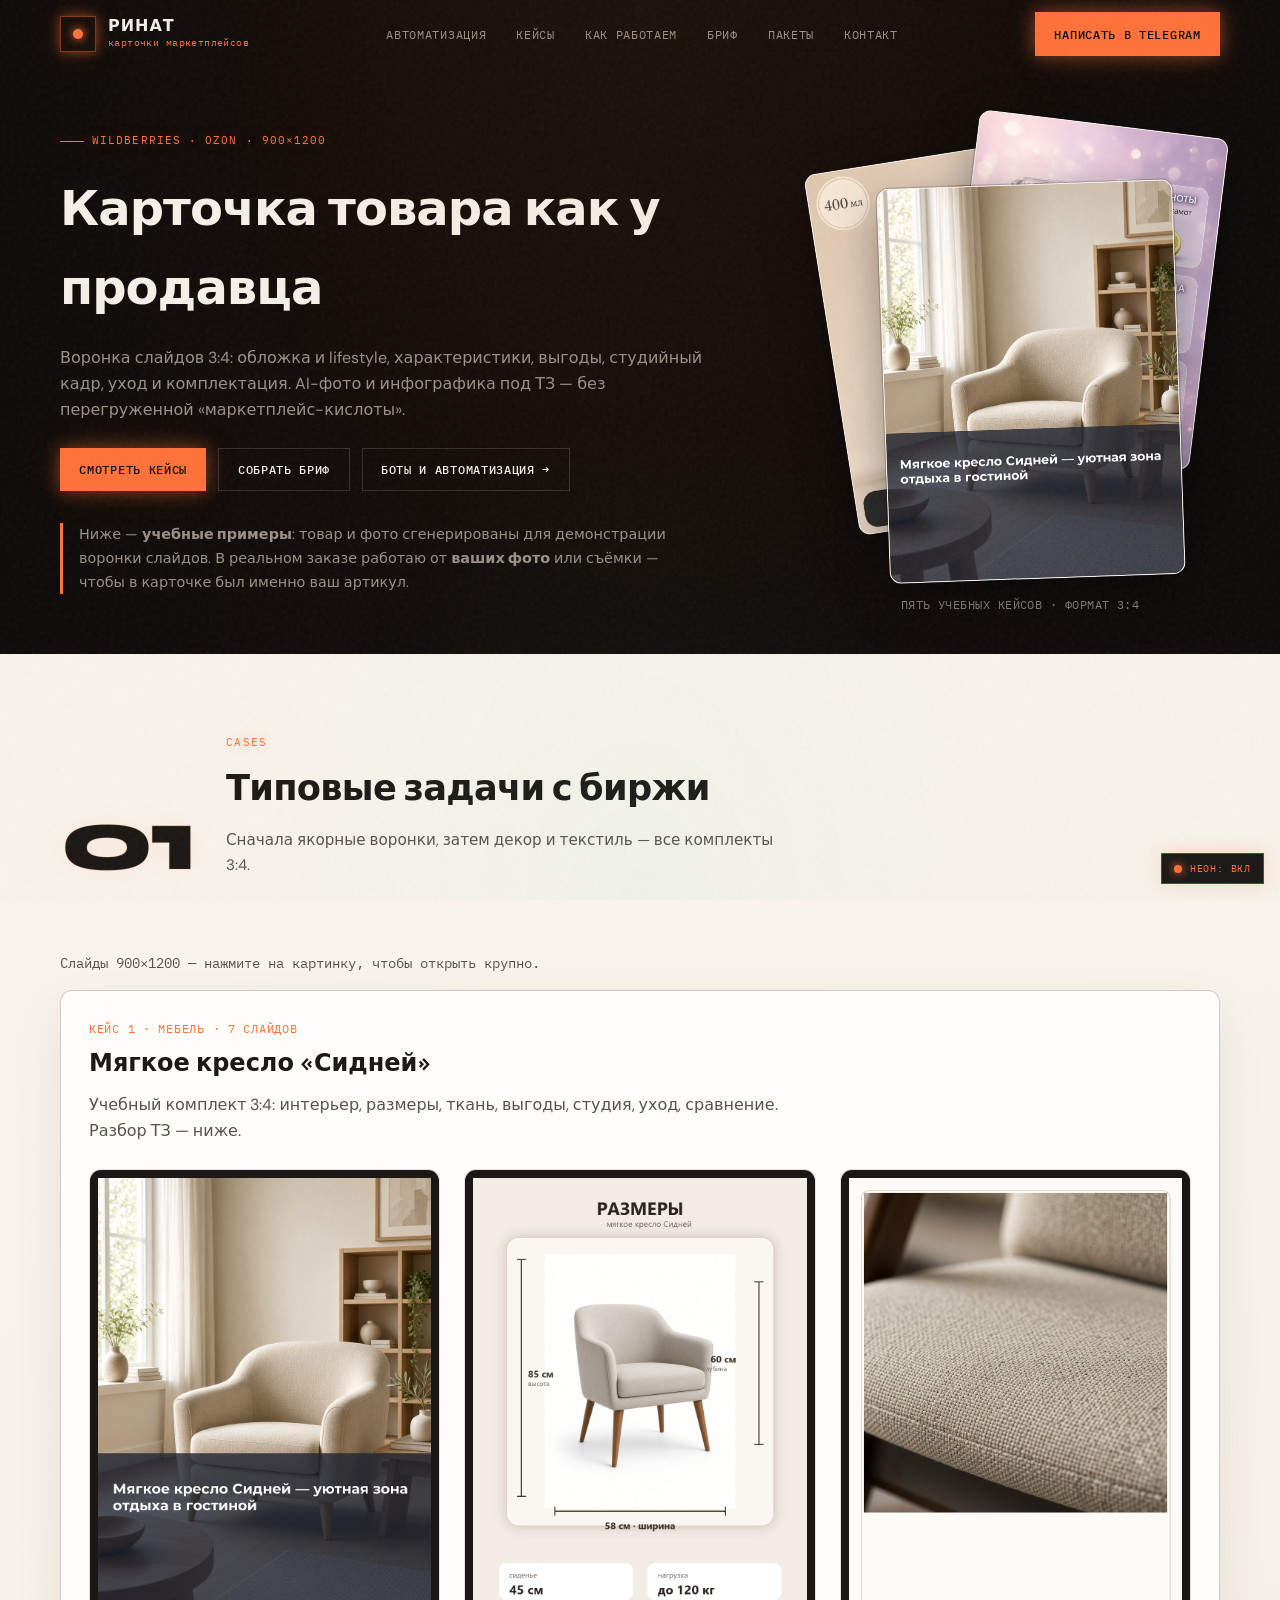
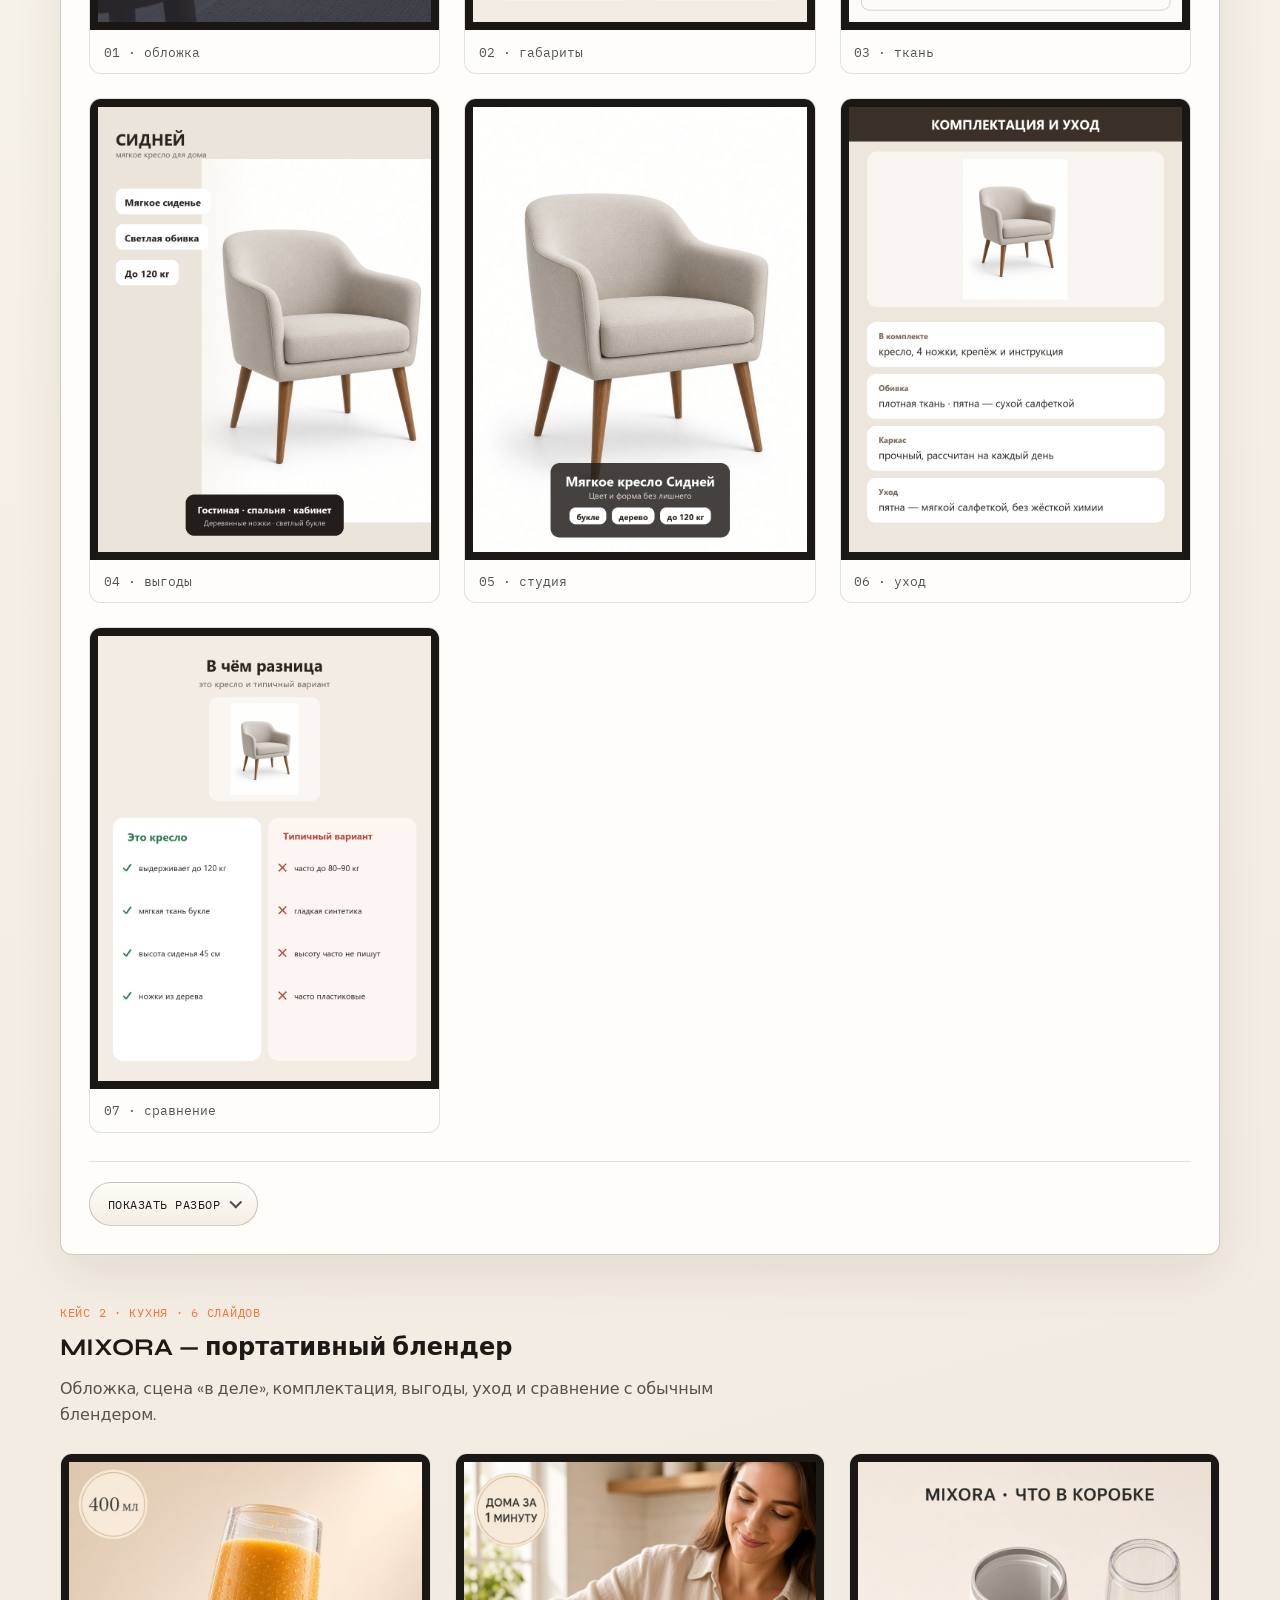
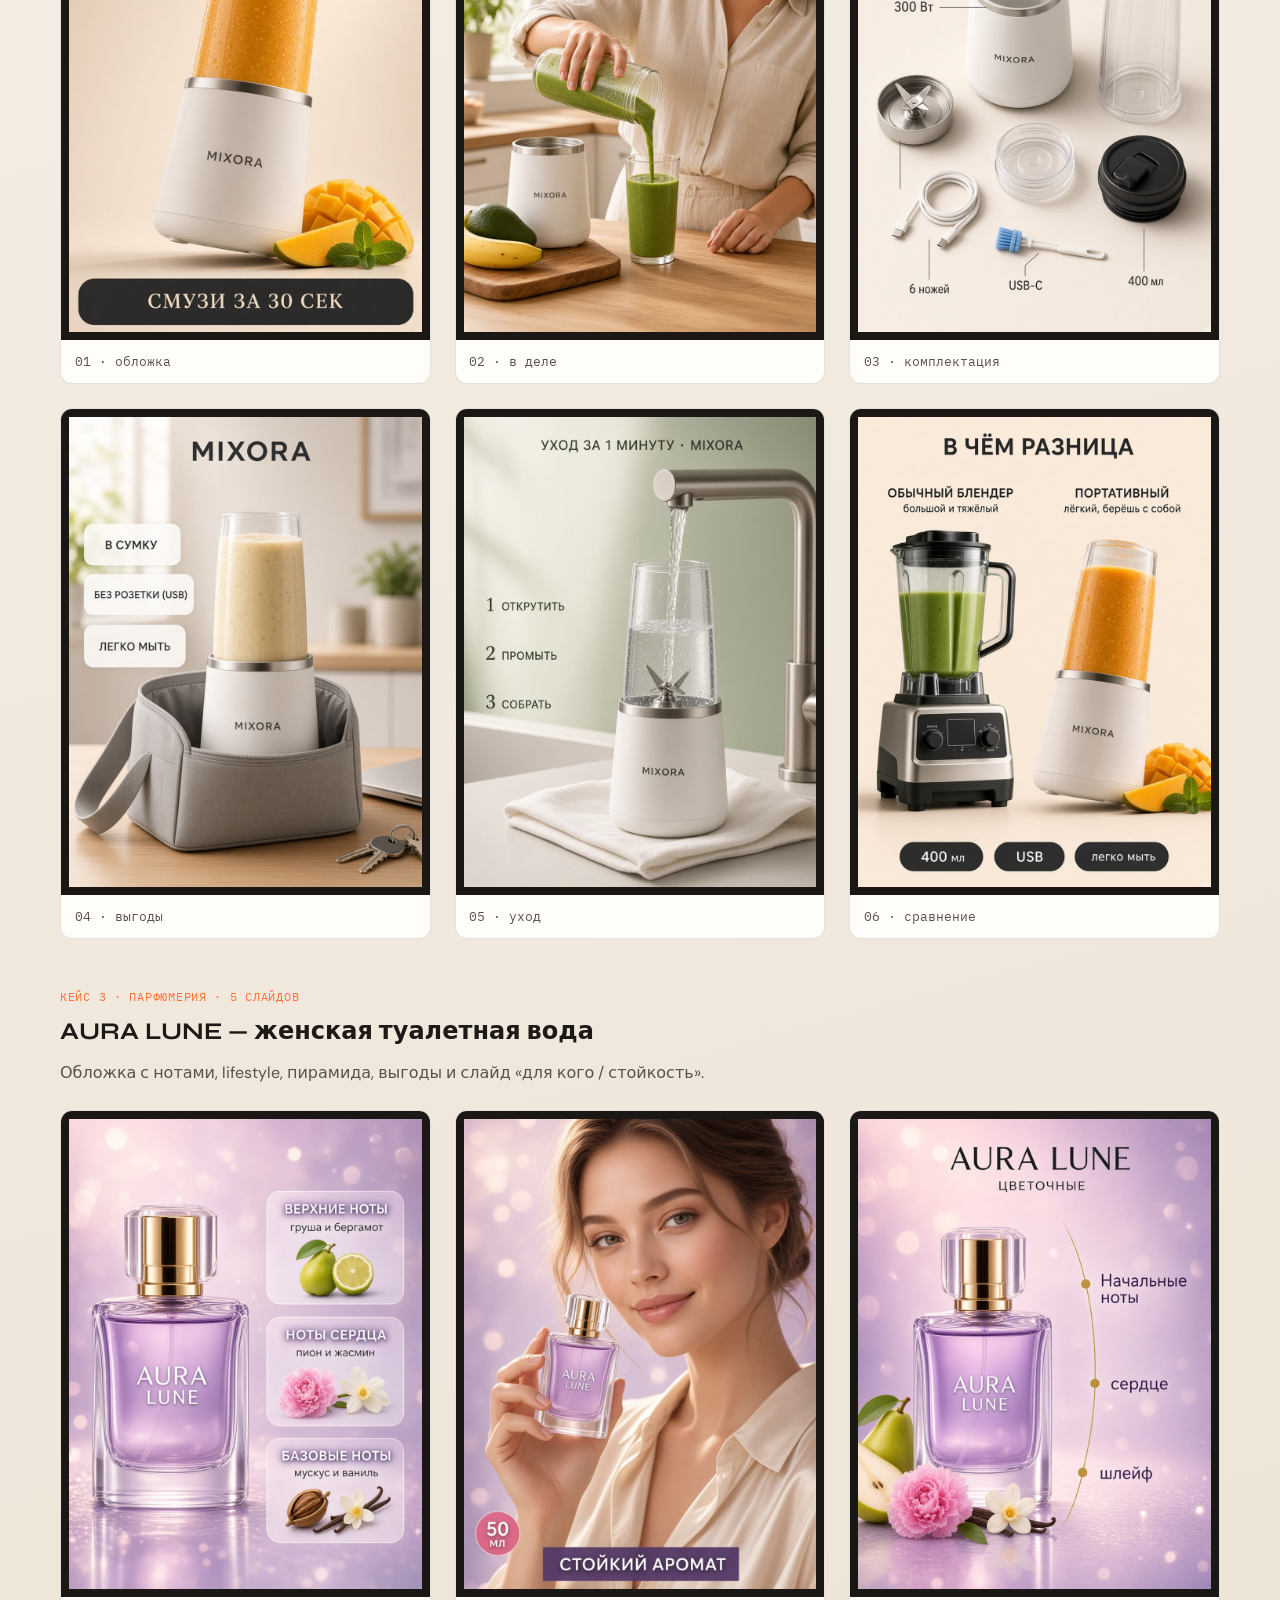
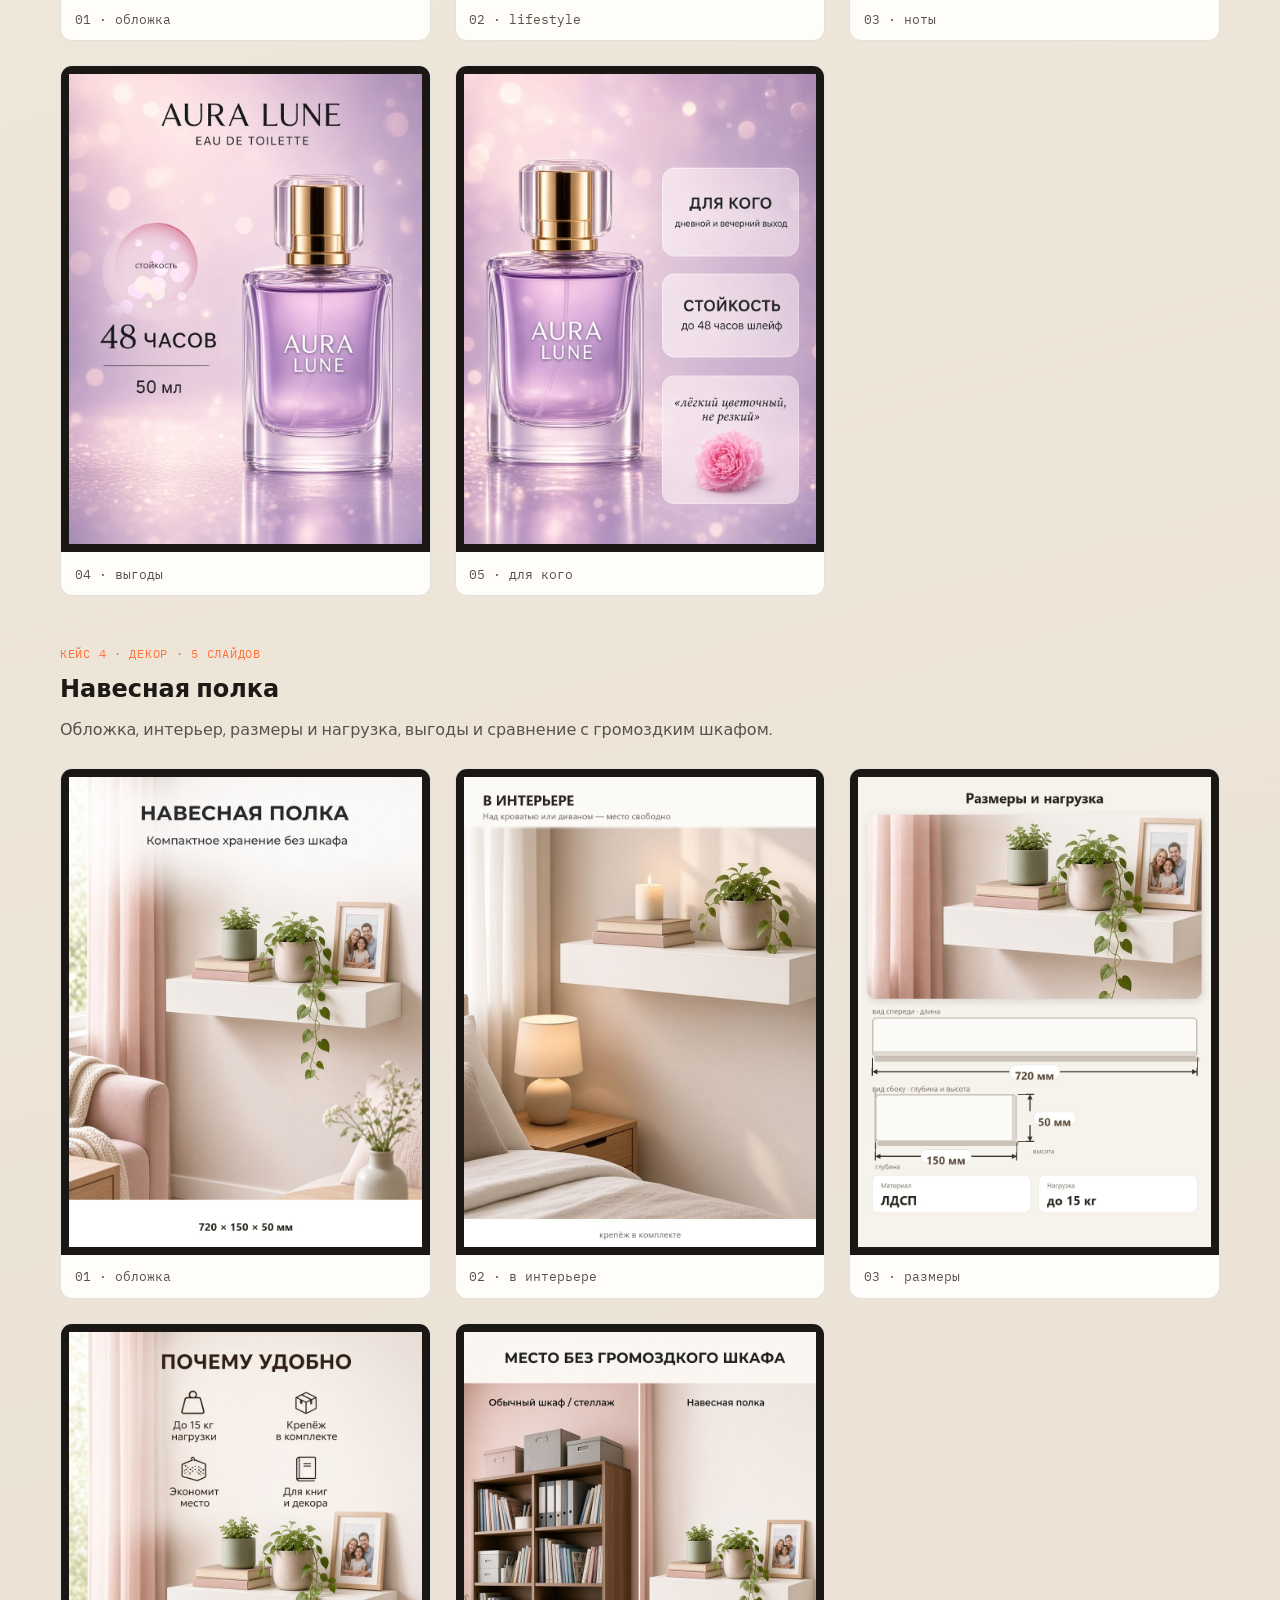
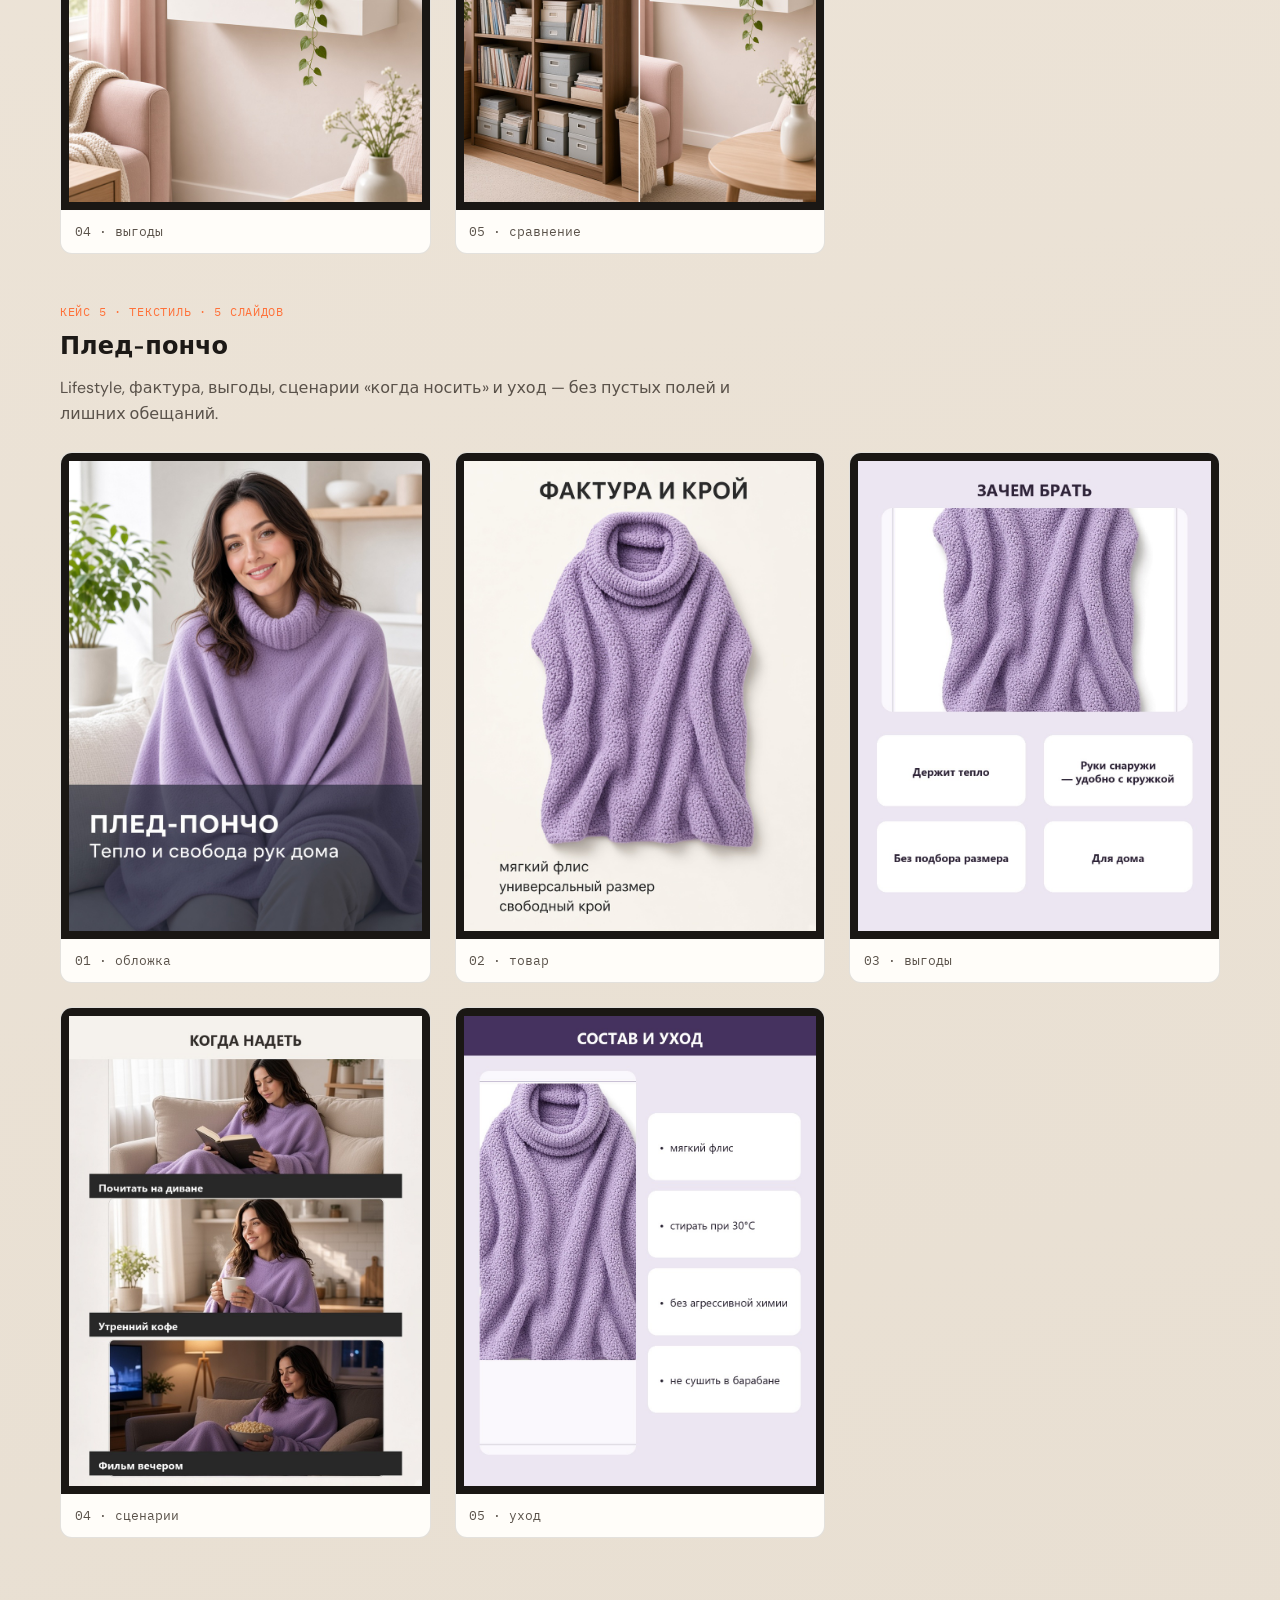
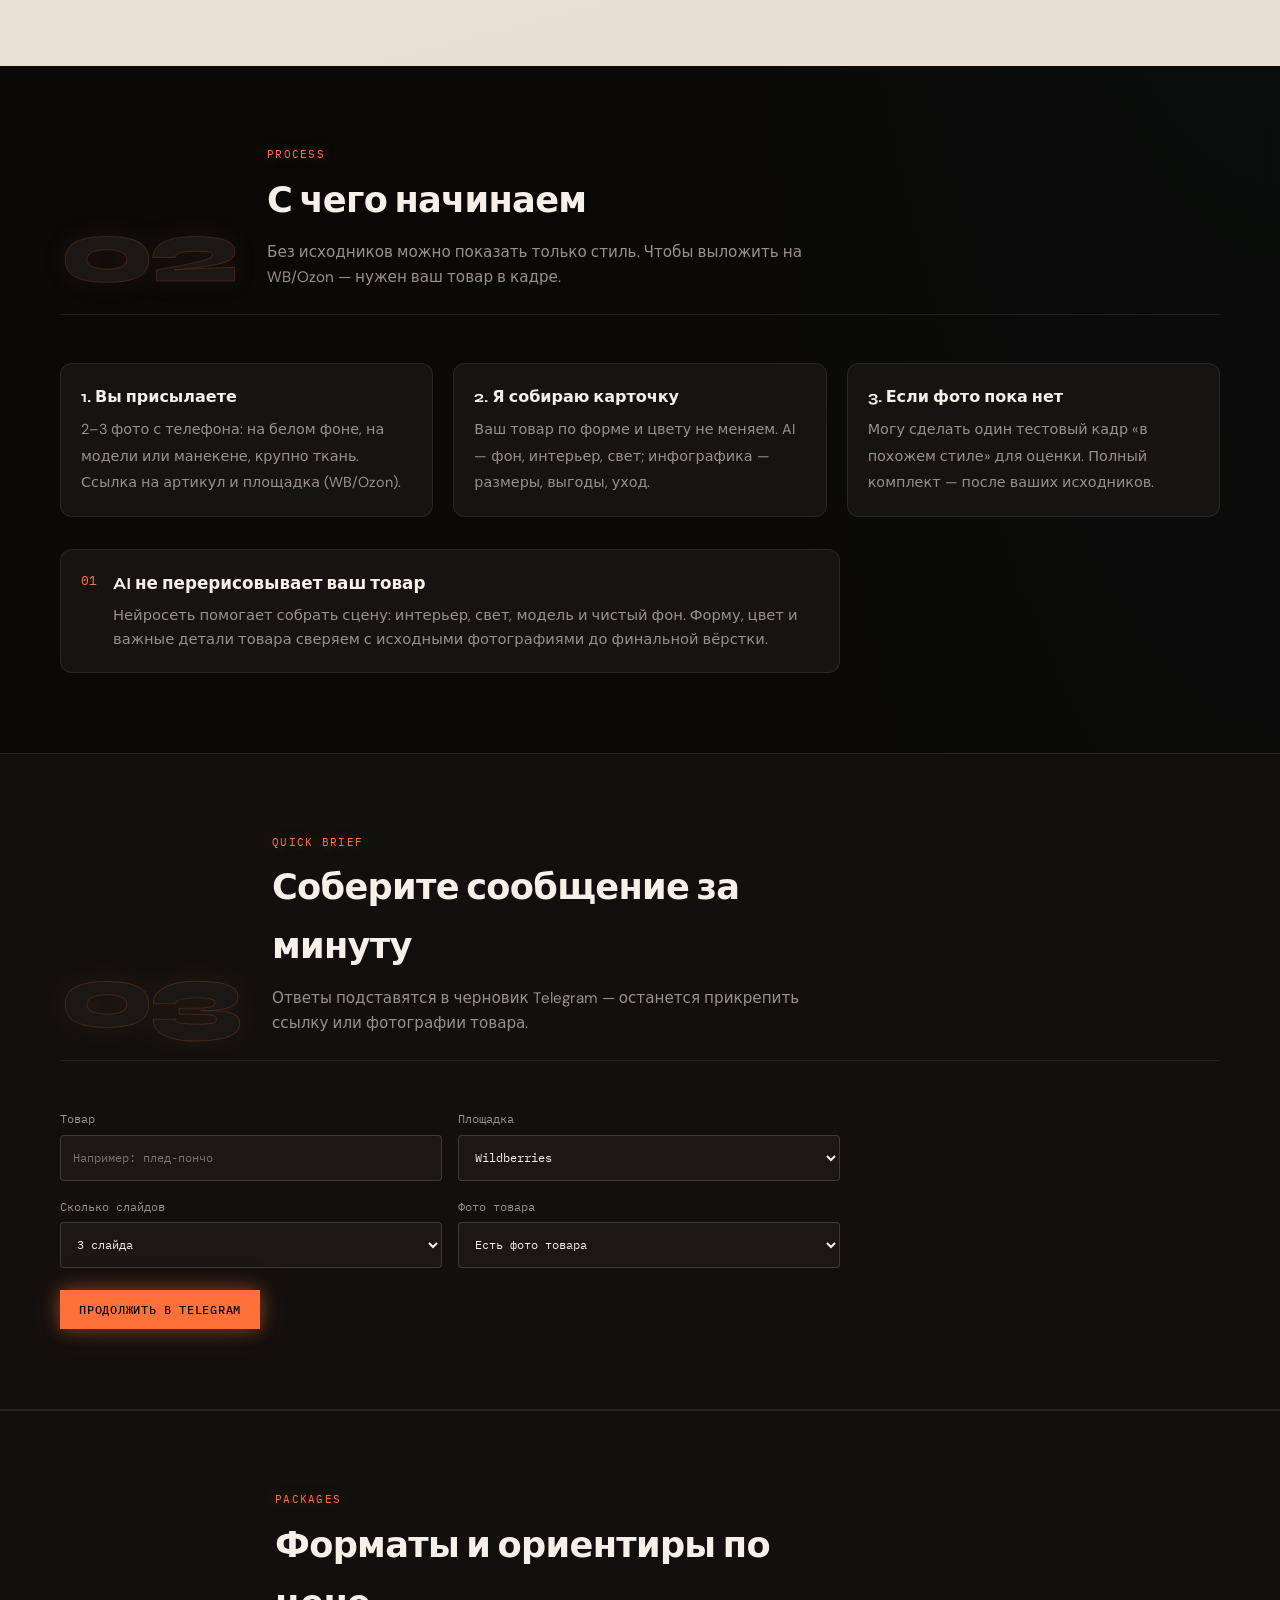
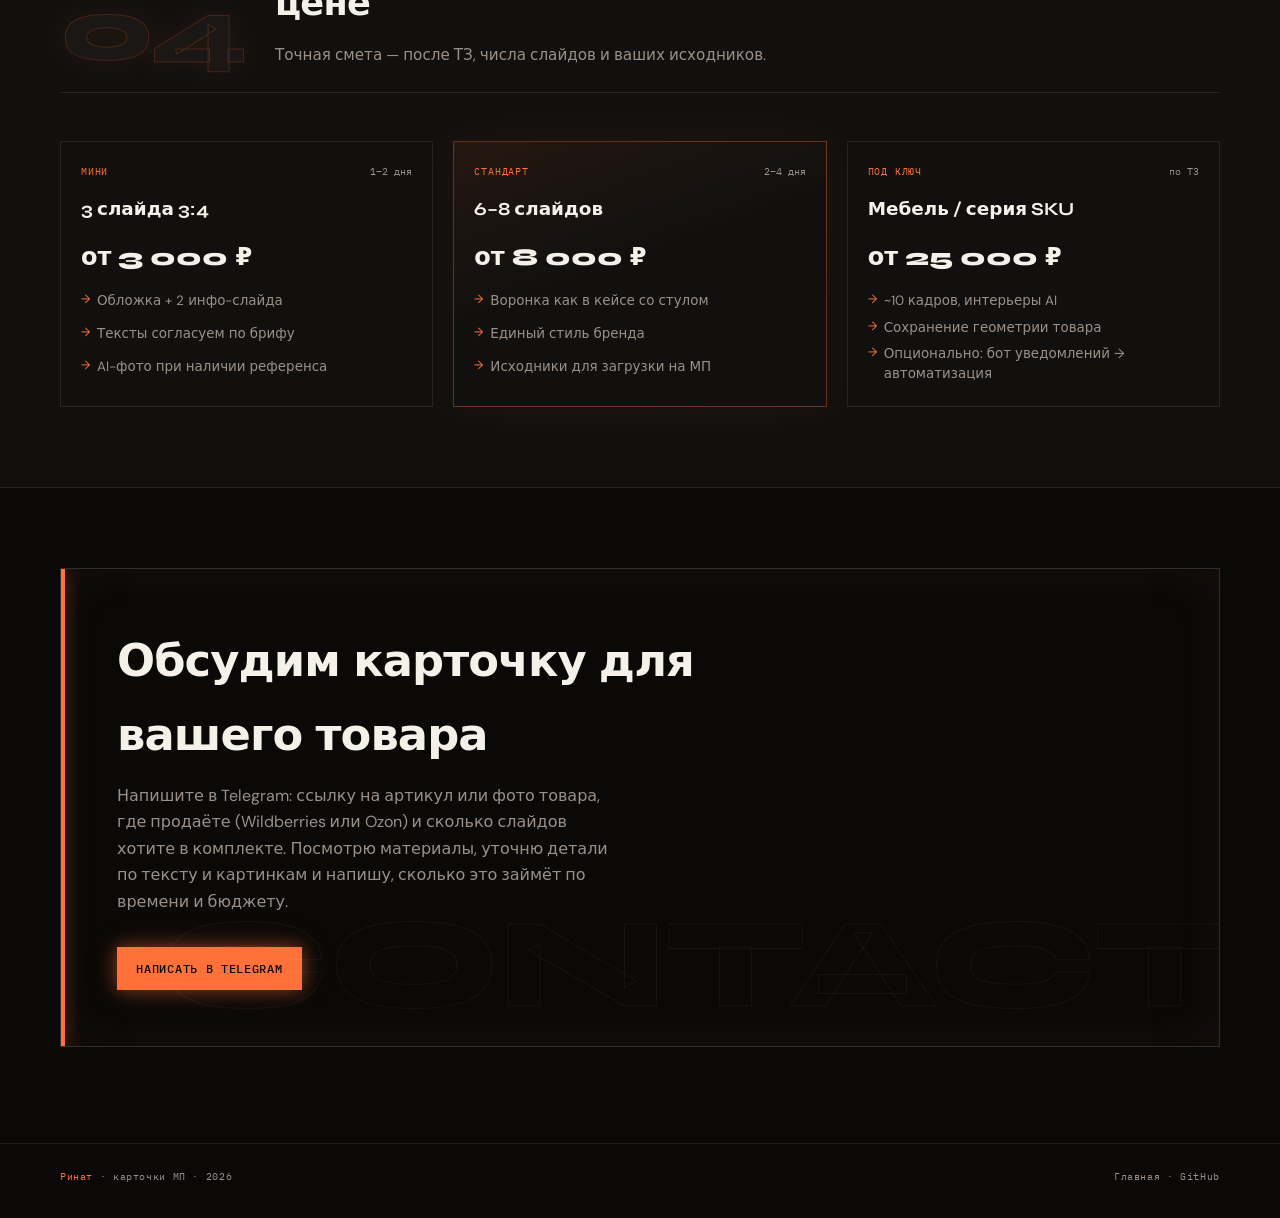
==== public/marketplace/index.html @ 420890e5 "Fix shelf 02 header strip and 03 title overlap. Remove the accidental white bar on lifestyle; give d" ====
<!DOCTYPE html>
<html lang="ru" data-theme="neon">
<head>
  <meta charset="UTF-8">
  <meta name="viewport" content="width=device-width, initial-scale=1.0">
  <title>Ринат — карточки WB/Ozon (AI + инфографика)</title>
  <meta name="description" content="Слайды 3:4 для Wildberries и Ozon: AI-фото, инфографика, воронка карточки. Примеры работ по типовым ТЗ селлеров.">
  <link rel="preconnect" href="https://fonts.googleapis.com">
  <link rel="preconnect" href="https://fonts.gstatic.com" crossorigin>
  <link href="https://fonts.googleapis.com/css2?family=DM+Sans:ital,opsz,wght@0,9..40,400;0,9..40,500;0,9..40,600&family=IBM+Plex+Mono:wght@400;500&family=Syne:wght@600;700;800&display=swap" rel="stylesheet">
  <link rel="stylesheet" href="../css/styles.css?v=20261019e">
  <link rel="stylesheet" href="../css/neon.css?v=20261019e">
  <link rel="stylesheet" href="../css/marketplace.css?v=20261019e">
</head>
<body class="page-marketplace">

  <header class="header" id="header">
    <div class="container header__inner">
      <a href="../index.html" class="logo">
        <div class="logo__mark" aria-hidden="true"></div>
        <div class="logo__text">
          <span class="logo__name">Ринат</span>
          <span class="logo__tag header__tag--mp">карточки маркетплейсов</span>
        </div>
      </a>
      <nav class="nav" id="nav">
        <a href="../index.html">Автоматизация</a>
        <a href="#cases">Кейсы</a>
        <a href="#start">Как работаем</a>
        <a href="#brief">Бриф</a>
        <a href="#packages">Пакеты</a>
        <a href="#contact">Контакт</a>
      </nav>
      <div class="header__actions">
        <a href="#" class="btn btn--primary site-link" data-site-link="telegram">Написать в Telegram</a>
      </div>
      <button class="menu-toggle" id="menuToggle" aria-label="Меню">Menu</button>
    </div>
  </header>

  <section class="mp-hero">
    <div class="container reveal">
      <div class="mp-hero__grid">
        <div class="mp-hero__copy">
          <div class="prod-label">Wildberries · Ozon · 900×1200</div>
          <h1 class="mp-hero__title">Карточка товара как у продавца</h1>
          <p class="mp-hero__lead">
            Воронка слайдов 3:4: обложка и lifestyle, характеристики, выгоды, студийный кадр, уход и комплектация.
            AI-фото и инфографика под ТЗ — без перегруженной «маркетплейс-кислоты».
          </p>
          <div class="mp-hero__links">
            <a href="#cases" class="btn btn--primary">Смотреть кейсы</a>
            <a href="#brief" class="btn btn--ghost">Собрать бриф</a>
            <a href="../index.html" class="btn btn--ghost">Боты и автоматизация →</a>
          </div>
          <p class="mp-disclaimer">
            Ниже — <strong>учебные примеры</strong>: товар и фото сгенерированы для демонстрации воронки слайдов.
            В реальном заказе работаю от <strong>ваших фото</strong> или съёмки — чтобы в карточке был именно ваш артикул.
          </p>
        </div>
        <div class="mp-hero__visual">
          <div class="mp-hero-stack" aria-hidden="true">
            <img class="mp-hero-stack__card mp-hero-stack__card--back" src="../images/marketplace/case5/01_cover.jpg" alt="" width="450" height="600" decoding="async">
            <img class="mp-hero-stack__card mp-hero-stack__card--mid" src="../images/marketplace/case4/01_cover_pyramid.jpg" alt="" width="450" height="600" decoding="async">
            <img class="mp-hero-stack__card mp-hero-stack__card--front" src="../images/marketplace/case1/01_cover_interior.png" alt="" width="450" height="600" decoding="async">
          </div>
          <p class="mp-hero-stack__caption">Пять учебных кейсов · формат 3:4</p>
        </div>
      </div>
    </div>
  </section>

  <section class="section section--mp-showcase" id="cases">
    <div class="container">
      <div class="section__head reveal">
        <div class="section__index">01</div>
        <div class="section__head-text">
          <div class="section__label">Cases</div>
          <h2 class="section__title">Типовые задачи с биржи</h2>
          <p class="section__text">Сначала якорные воронки, затем декор и текстиль — все комплекты 3:4.</p>
        </div>
      </div>
      <p class="mp-slides-hint reveal">Слайды 900×1200 — нажмите на картинку, чтобы открыть крупно.</p>

      <article class="mp-case mp-case--featured reveal" id="case-chair">
        <div class="mp-case__head">
          <div class="mp-case__tags">Кейс 1 · мебель · 7 слайдов</div>
          <h3 class="mp-case__title">Мягкое кресло «Сидней»</h3>
          <p class="mp-case__text">
            Учебный комплект 3:4: интерьер, размеры, ткань, выгоды, студия, уход, сравнение. Разбор ТЗ — ниже.
          </p>
        </div>

        <div class="mp-slides mp-slides--expandable" id="chairSlides" data-expandable>
          <figure class="mp-slide"><img src="../images/marketplace/case1/01_cover_interior.png" alt="Обложка, интерьер" loading="lazy" width="450" height="600"><figcaption>01 · обложка</figcaption></figure>
          <figure class="mp-slide"><img src="../images/marketplace/case1/02_dimensions.png?v=20261027f" alt="Габариты" loading="lazy" width="450" height="600"><figcaption>02 · габариты</figcaption></figure>
          <figure class="mp-slide"><img src="../images/marketplace/case1/03_fabric_detail.png" alt="Ткань" loading="lazy" width="450" height="600"><figcaption>03 · ткань</figcaption></figure>
          <figure class="mp-slide mp-slide--more"><img src="../images/marketplace/case1/04_benefits.png?v=20261027f" alt="Преимущества" loading="lazy" width="450" height="600"><figcaption>04 · выгоды</figcaption></figure>
          <figure class="mp-slide mp-slide--more"><img src="../images/marketplace/case1/05_studio_product.png?v=20261027" alt="Студия" loading="lazy" width="450" height="600"><figcaption>05 · студия</figcaption></figure>
          <figure class="mp-slide mp-slide--more"><img src="../images/marketplace/case1/06_care_structure.png?v=20261027" alt="Уход и комплектация" loading="lazy" width="450" height="600"><figcaption>06 · уход</figcaption></figure>
          <figure class="mp-slide mp-slide--more"><img src="../images/marketplace/case1/07_compare.png?v=20261027f" alt="Сравнение с типичным" loading="lazy" width="450" height="600"><figcaption>07 · сравнение</figcaption></figure>
        </div>
        <button type="button" class="btn btn--ghost mp-slides-more" data-expand-target="chairSlides" aria-expanded="false">Показать все 7 слайдов</button>

        <div class="mp-breakdown-wrap">
          <button
            type="button"
            class="mp-breakdown-toggle"
            id="chairBreakdownBtn"
            aria-expanded="false"
            aria-controls="chairBreakdown"
            data-breakdown-toggle
          >
            <span class="mp-breakdown-toggle__text">Показать разбор</span>
            <span class="mp-breakdown-toggle__chev" aria-hidden="true"></span>
          </button>

          <div class="mp-breakdown" id="chairBreakdown" data-breakdown hidden>
            <div class="mp-breakdown__clip">
              <div class="mp-breakdown__inner">
                <div class="mp-deep">
                  <div class="mp-deep__col">
                    <h4 class="mp-deep__title">Что требовал заказчик</h4>
                    <ul class="mp-deep__list">
                      <li><strong>Товар</strong> — мягкий стул, линейки Сидней / Нью-Йорк; геометрию, швы, ножки и цвет ткани не искажать.</li>
                      <li><strong>Визуал</strong> — светлый, тёплый, без перегруженной «маркетплейс-кислоты»; интерьер и свет можно собирать в AI.</li>
                      <li><strong>Крупные планы</strong> — опираться на реальное фото стула; окружение и lifestyle — генерация.</li>
                      <li><strong>Итог</strong> — воронка слайдов для WB/Ozon: обложка, размеры, ткань, выгоды, студия, уход, сравнение с типичным.</li>
                    </ul>
                  </div>
                  <div class="mp-deep__col">
                    <h4 class="mp-deep__title">Как это легло на слайды</h4>
                    <ol class="mp-map">
                      <li><strong>Обложка · интерьер</strong><span>Стул в светлой гостиной — первый экран карточки, эмоция и контекст.</span></li>
                      <li><strong>Габариты</strong><span>Размеры на товаре и нагрузка — ответ на «влезет ли домой».</span></li>
                      <li><strong>Ткань</strong><span>Макро обивки — фактура и цвет без сюжетного шума.</span></li>
                      <li><strong>Выгоды</strong><span>Короткие тезисы на кадре, без стены плашек.</span></li>
                      <li><strong>Студия</strong><span>Чистый предметный кадр на нейтральном фоне.</span></li>
                      <li><strong>Комплектация и уход</strong><span>Фото + текст: что в коробке и как ухаживать.</span></li>
                      <li><strong>Сравнение</strong><span>Сидней vs типичный вариант — без названий конкурентов.</span></li>
                    </ol>
                  </div>
                </div>

                <div class="mp-compare">
                  <h4 class="mp-compare__title">От AI-исходника к слайду в комплекте</h4>
                  <p class="mp-compare__note">Сначала фотореалистичная база по референсу (промпт + согласование формы), затем вёрстка под WB: поля, типографика, единый стиль серии.</p>
                  <div class="mp-compare__grid mp-compare__grid--pair">
                    <figure class="mp-compare__card">
                      <img src="../images/marketplace/case1/source_chair_interior.png" alt="Исходник: интерьерный кадр" loading="lazy" width="450" height="600">
                      <figcaption>Исходник · lifestyle (AI)</figcaption>
                    </figure>
                    <span class="mp-compare__arrow" aria-hidden="true">→</span>
                    <figure class="mp-compare__card">
                      <img src="../images/marketplace/case1/01_cover_interior.png" alt="Финал: обложка карточки" loading="lazy" width="450" height="600">
                      <figcaption>Слайд 01 · обложка в карточке</figcaption>
                    </figure>
                  </div>
                  <div class="mp-compare__grid mp-compare__grid--pair" style="margin-top:1.25rem">
                    <figure class="mp-compare__card">
                      <img src="../images/marketplace/case1/source_chair_studio.png" alt="Исходник: студийный кадр" loading="lazy" width="450" height="600">
                      <figcaption>Исходник · студия (AI)</figcaption>
                    </figure>
                    <span class="mp-compare__arrow" aria-hidden="true">→</span>
                    <figure class="mp-compare__card">
                      <img src="../images/marketplace/case1/05_studio_product.png?v=20261027" alt="Финал: студийный слайд" loading="lazy" width="450" height="600">
                      <figcaption>Слайд 05 · в комплекте с инфографикой</figcaption>
                    </figure>
                  </div>
                </div>

                <p class="mp-footnote">В коммерческом заказе на этом этапе уточняем город съёмки, файл xlsx с артикулами и эталонные фото «до → после». Здесь — демонстрация логики воронки на учебных материалах.</p>
              </div>
            </div>
          </div>
        </div>
      </article>

      <article class="mp-case reveal" id="case-blender">
        <div class="mp-case__head">
          <div class="mp-case__tags">Кейс 2 · кухня · 6 слайдов</div>
          <h3 class="mp-case__title">MIXORA — портативный блендер</h3>
          <p class="mp-case__text">Обложка, сцена «в деле», комплектация, выгоды, уход и сравнение с обычным блендером.</p>
        </div>
        <div class="mp-slides">
          <figure class="mp-slide"><img src="../images/marketplace/case5/01_cover.jpg" alt="Обложка блендера" loading="lazy" width="450" height="600"><figcaption>01 · обложка</figcaption></figure>
          <figure class="mp-slide"><img src="../images/marketplace/case5/02_lifestyle.jpg" alt="Lifestyle: наливает смузи" loading="lazy" width="450" height="600"><figcaption>02 · в деле</figcaption></figure>
          <figure class="mp-slide"><img src="../images/marketplace/case5/03_kit.jpg?v=20261027f" alt="Комплектация" loading="lazy" width="450" height="600"><figcaption>03 · комплектация</figcaption></figure>
          <figure class="mp-slide"><img src="../images/marketplace/case5/04_benefits.jpg?v=20261027f" alt="Выгоды" loading="lazy" width="450" height="600"><figcaption>04 · выгоды</figcaption></figure>
          <figure class="mp-slide"><img src="../images/marketplace/case5/05_care.jpg?v=20261027f" alt="Уход за блендером" loading="lazy" width="450" height="600"><figcaption>05 · уход</figcaption></figure>
          <figure class="mp-slide"><img src="../images/marketplace/case5/06_compare.jpg?v=20261027f" alt="Сравнение: обычный и портативный блендер" loading="lazy" width="450" height="600"><figcaption>06 · сравнение</figcaption></figure>
        </div>
      </article>

      <article class="mp-case reveal" id="case-perfume">
        <div class="mp-case__head">
          <div class="mp-case__tags">Кейс 3 · парфюмерия · 5 слайдов</div>
          <h3 class="mp-case__title">AURA LUNE — женская туалетная вода</h3>
          <p class="mp-case__text">Обложка с нотами, lifestyle, пирамида, выгоды и слайд «для кого / стойкость».</p>
        </div>
        <div class="mp-slides">
          <figure class="mp-slide"><img src="../images/marketplace/case4/01_cover_pyramid.jpg" alt="Обложка с пирамидой нот" loading="lazy" width="450" height="600"><figcaption>01 · обложка</figcaption></figure>
          <figure class="mp-slide"><img src="../images/marketplace/case4/02_lifestyle.jpg" alt="Lifestyle с моделью" loading="lazy" width="450" height="600"><figcaption>02 · lifestyle</figcaption></figure>
          <figure class="mp-slide"><img src="../images/marketplace/case4/03_notes.jpg?v=20261027f" alt="Инфографика нот" loading="lazy" width="450" height="600"><figcaption>03 · ноты</figcaption></figure>
          <figure class="mp-slide"><img src="../images/marketplace/case4/04_benefits.jpg?v=20261027f" alt="Выгоды" loading="lazy" width="450" height="600"><figcaption>04 · выгоды</figcaption></figure>
          <figure class="mp-slide"><img src="../images/marketplace/case4/05_proof.jpg?v=20261027f" alt="Для кого и стойкость" loading="lazy" width="450" height="600"><figcaption>05 · для кого</figcaption></figure>
        </div>
      </article>

      <article class="mp-case reveal" id="case-shelf">
        <div class="mp-case__head">
          <div class="mp-case__tags">Кейс 4 · декор · 5 слайдов</div>
          <h3 class="mp-case__title">Навесная полка</h3>
          <p class="mp-case__text">Обложка, интерьер, размеры и нагрузка, выгоды и сравнение с громоздким шкафом.</p>
        </div>
        <div class="mp-slides">
          <figure class="mp-slide"><img src="../images/marketplace/case2/01_cover.jpg?v=20261027h" alt="Обложка навесной полки" loading="lazy" width="450" height="600"><figcaption>01 · обложка</figcaption></figure>
          <figure class="mp-slide"><img src="../images/marketplace/case2/02_lifestyle.jpg?v=20261027j" alt="Полка в интерьере" loading="lazy" width="450" height="600"><figcaption>02 · в интерьере</figcaption></figure>
          <figure class="mp-slide"><img src="../images/marketplace/case2/03_specs_dims.jpg?v=20261027j" alt="Размеры и нагрузка" loading="lazy" width="450" height="600"><figcaption>03 · размеры</figcaption></figure>
          <figure class="mp-slide"><img src="../images/marketplace/case2/04_benefits.jpg?v=20261027f" alt="Выгоды полки" loading="lazy" width="450" height="600"><figcaption>04 · выгоды</figcaption></figure>
          <figure class="mp-slide"><img src="../images/marketplace/case2/05_compare.jpg?v=20261027f" alt="Сравнение со шкафом" loading="lazy" width="450" height="600"><figcaption>05 · сравнение</figcaption></figure>
        </div>
      </article>

      <article class="mp-case reveal" id="case-poncho">
        <div class="mp-case__head">
          <div class="mp-case__tags">Кейс 5 · текстиль · 5 слайдов</div>
          <h3 class="mp-case__title">Плед-пончо</h3>
          <p class="mp-case__text">Lifestyle, фактура, выгоды, сценарии «когда носить» и уход — без пустых полей и лишних обещаний.</p>
        </div>
        <div class="mp-slides">
          <figure class="mp-slide"><img src="../images/marketplace/case3/01_cover.jpg" alt="Обложка плед-пончо" loading="lazy" width="450" height="600"><figcaption>01 · обложка</figcaption></figure>
          <figure class="mp-slide"><img src="../images/marketplace/case3/02_product.jpg" alt="Фактура и крой" loading="lazy" width="450" height="600"><figcaption>02 · товар</figcaption></figure>
          <figure class="mp-slide"><img src="../images/marketplace/case3/03_benefits.jpg?v=20261027h" alt="Выгоды" loading="lazy" width="450" height="600"><figcaption>03 · выгоды</figcaption></figure>
          <figure class="mp-slide"><img src="../images/marketplace/case3/04_scenarios.jpg?v=20261027f" alt="Когда носить" loading="lazy" width="450" height="600"><figcaption>04 · сценарии</figcaption></figure>
          <figure class="mp-slide"><img src="../images/marketplace/case3/05_care.jpg?v=20261027h" alt="Состав и уход" loading="lazy" width="450" height="600"><figcaption>05 · уход</figcaption></figure>
        </div>
      </article>
    </div>
  </section>

  <section class="section" id="start">
    <div class="container">
      <div class="section__head reveal">
        <div class="section__index">02</div>
        <div class="section__head-text">
          <div class="section__label">Process</div>
          <h2 class="section__title">С чего начинаем</h2>
          <p class="section__text">Без исходников можно показать только стиль. Чтобы выложить на WB/Ozon — нужен ваш товар в кадре.</p>
        </div>
      </div>
      <div class="mp-teaser-grid reveal">
        <div class="mp-teaser-card" style="cursor:default">
          <strong>1. Вы присылаете</strong>
          <span>2–3 фото с телефона: на белом фоне, на модели или манекене, крупно ткань. Ссылка на артикул и площадка (WB/Ozon).</span>
        </div>
        <div class="mp-teaser-card" style="cursor:default">
          <strong>2. Я собираю карточку</strong>
          <span>Ваш товар по форме и цвету не меняем. AI — фон, интерьер, свет; инфографика — размеры, выгоды, уход.</span>
        </div>
        <div class="mp-teaser-card" style="cursor:default">
          <strong>3. Если фото пока нет</strong>
          <span>Могу сделать один тестовый кадр «в похожем стиле» для оценки. Полный комплект — после ваших исходников.</span>
        </div>
      </div>
      <div class="mp-rule reveal">
        <div class="mp-rule__mark" aria-hidden="true">01</div>
        <div>
          <h3 class="mp-rule__title">AI не перерисовывает ваш товар</h3>
          <p class="mp-rule__text">Нейросеть помогает собрать сцену: интерьер, свет, модель и чистый фон. Форму, цвет и важные детали товара сверяем с исходными фотографиями до финальной вёрстки.</p>
        </div>
      </div>
    </div>
  </section>

  <section class="section section--ink" id="brief">
    <div class="container">
      <div class="section__head reveal">
        <div class="section__index">03</div>
        <div class="section__head-text">
          <div class="section__label">Quick brief</div>
          <h2 class="section__title">Соберите сообщение за минуту</h2>
          <p class="section__text">Ответы подставятся в черновик Telegram — останется прикрепить ссылку или фотографии товара.</p>
        </div>
      </div>
      <form class="mp-brief reveal" id="mpBrief">
        <label class="mp-brief__field">
          <span>Товар</span>
          <input name="product" type="text" placeholder="Например: плед-пончо" required>
        </label>
        <label class="mp-brief__field">
          <span>Площадка</span>
          <select name="platform">
            <option>Wildberries</option>
            <option>Ozon</option>
            <option>WB и Ozon</option>
            <option>Другая</option>
          </select>
        </label>
        <label class="mp-brief__field">
          <span>Сколько слайдов</span>
          <select name="slides">
            <option>3 слайда</option>
            <option>6–8 слайдов</option>
            <option>10+ слайдов / серия SKU</option>
            <option>Нужна рекомендация</option>
          </select>
        </label>
        <label class="mp-brief__field">
          <span>Фото товара</span>
          <select name="photos">
            <option>Есть фото товара</option>
            <option>Пока нет, нужен тестовый кадр</option>
          </select>
        </label>
        <button type="submit" class="btn btn--primary mp-brief__submit">Продолжить в Telegram</button>
      </form>
    </div>
  </section>

  <section class="section section--ink" id="packages">
    <div class="container">
      <div class="section__head reveal">
        <div class="section__index">04</div>
        <div class="section__head-text">
          <div class="section__label">Packages</div>
          <h2 class="section__title">Форматы и ориентиры по цене</h2>
          <p class="section__text">Точная смета — после ТЗ, числа слайдов и ваших исходников.</p>
        </div>
      </div>
      <div class="packages-grid reveal">
        <article class="package-card">
          <div class="package-card__head">
            <span class="package-card__tier">Мини</span>
            <span class="package-card__term">1–2 дня</span>
          </div>
          <h3 class="package-card__title">3 слайда 3:4</h3>
          <p class="package-card__price">от 3 000 ₽</p>
          <ul class="package-card__list">
            <li>Обложка + 2 инфо-слайда</li>
            <li>Тексты согласуем по брифу</li>
            <li>AI-фото при наличии референса</li>
          </ul>
        </article>
        <article class="package-card package-card--featured">
          <div class="package-card__head">
            <span class="package-card__tier">Стандарт</span>
            <span class="package-card__term">2–4 дня</span>
          </div>
          <h3 class="package-card__title">6–8 слайдов</h3>
          <p class="package-card__price">от 8 000 ₽</p>
          <ul class="package-card__list">
            <li>Воронка как в кейсе со стулом</li>
            <li>Единый стиль бренда</li>
            <li>Исходники для загрузки на МП</li>
          </ul>
        </article>
        <article class="package-card">
          <div class="package-card__head">
            <span class="package-card__tier">Под ключ</span>
            <span class="package-card__term">по ТЗ</span>
          </div>
          <h3 class="package-card__title">Мебель / серия SKU</h3>
          <p class="package-card__price">от 25 000 ₽</p>
          <ul class="package-card__list">
            <li>~10 кадров, интерьеры AI</li>
            <li>Сохранение геометрии товара</li>
            <li>Опционально: бот уведомлений → <a href="../index.html">автоматизация</a></li>
          </ul>
        </article>
      </div>
    </div>
  </section>

  <section class="cta" id="contact">
    <div class="container">
      <div class="cta__panel reveal">
        <h2 class="cta__title">Обсудим карточку для вашего товара</h2>
        <p class="cta__text">
          Напишите в Telegram: ссылку на артикул или фото товара, где продаёте (Wildberries или Ozon) и сколько слайдов хотите в комплекте.
          Посмотрю материалы, уточню детали по тексту и картинкам и напишу, сколько это займёт по времени и бюджету.
        </p>
        <div class="cta__actions">
          <a href="#" class="btn btn--primary site-link" data-site-link="telegram">Написать в Telegram</a>
        </div>
      </div>
    </div>
  </section>

  <footer class="footer">
    <div class="container footer__inner">
      <span><span class="footer__brand">Ринат</span> · карточки МП · 2026</span>
      <span><a href="../index.html">Главная</a> · <a href="https://github.com/SpiritWalker84" target="_blank" rel="noopener">GitHub</a></span>
    </div>
  </footer>

  <button type="button" class="theme-toggle" id="themeToggle" aria-label="Переключить оформление">
    <span class="theme-toggle__dot" aria-hidden="true"></span>
    <span id="themeToggleLabel">Неон: вкл</span>
  </button>

  <script src="../js/site-config.js?v=20261019e"></script>
  <script src="../js/apply-site-config.js?v=20261019e"></script>
  <script src="../js/marketplace-lightbox.js?v=20261019e"></script>
  <script src="../js/marketplace-case-expand.js?v=20261019e"></script>
  <script src="../js/marketplace-breakdown.js?v=20261019e"></script>
  <script src="../js/marketplace-brief.js?v=20261019e"></script>
  <script src="../js/main.js?v=20261019e"></script>
</body>
</html>
---- public/css/styles.css ----
/* ── SIGNAL brand system ──────────────────────────────────────────
   Accent: one color only (#e07840 clay signal)
   Type: Syne (display) + DM Sans (body) + IBM Plex Mono (tags)
   Layout: editorial rows, production labels, warm ink background
   Ref: editorial portfolios 2026, Swiss grid, mono production tags
   ─────────────────────────────────────────────────────────────── */

:root {
  --ink: #0a0908;
  --ink-2: #12100e;
  --ink-3: #1a1714;
  --surface: #161412;
  --border: rgba(245, 240, 232, 0.09);
  --border-strong: rgba(245, 240, 232, 0.16);
  --text: #f5f0e8;
  --muted: #9a9088;
  --accent: #e07840;
  --accent-dim: rgba(224, 120, 64, 0.14);
  --accent-glow: rgba(224, 120, 64, 0.35);
  --shadow: 0 32px 80px rgba(0, 0, 0, 0.55);
  --radius: 4px;
  --radius-lg: 12px;
  --container: 1160px;
  --font-display: "Syne", system-ui, sans-serif;
  --font-body: "DM Sans", system-ui, sans-serif;
  --font-mono: "IBM Plex Mono", ui-monospace, monospace;
}

*,
*::before,
*::after {
  box-sizing: border-box;
}

html {
  scroll-behavior: smooth;
}

body {
  margin: 0;
  font-family: var(--font-body);
  background: var(--ink);
  color: var(--text);
  line-height: 1.65;
  -webkit-font-smoothing: antialiased;
  overflow-x: hidden;
}

body::before {
  content: "";
  position: fixed;
  inset: 0;
  pointer-events: none;
  z-index: 9999;
  opacity: 0.045;
  background-image: url("data:image/svg+xml,%3Csvg viewBox='0 0 256 256' xmlns='http://www.w3.org/2000/svg'%3E%3Cfilter id='n'%3E%3CfeTurbulence type='fractalNoise' baseFrequency='0.85' numOctaves='4' stitchTiles='stitch'/%3E%3C/filter%3E%3Crect width='100%25' height='100%25' filter='url(%23n)'/%3E%3C/svg%3E");
}

a {
  color: inherit;
  text-decoration: none;
}

.container {
  width: min(var(--container), calc(100% - 2.5rem));
  margin: 0 auto;
}

/* ── Header ─────────────────────────────────────────────────────── */

.header {
  position: fixed;
  top: 0;
  left: 0;
  right: 0;
  z-index: 100;
  border-bottom: 1px solid transparent;
  transition: border-color 0.3s, background 0.3s;
}

.header.is-scrolled {
  background: rgba(10, 9, 8, 0.88);
  backdrop-filter: blur(16px);
  border-bottom-color: var(--border);
}

.header__inner {
  display: flex;
  align-items: center;
  justify-content: space-between;
  gap: 1rem;
  min-height: 68px;
}

.logo {
  display: flex;
  align-items: center;
  gap: 0.75rem;
}

.logo__mark {
  width: 36px;
  height: 36px;
  border: 1px solid var(--border-strong);
  display: grid;
  place-items: center;
  position: relative;
}

.logo__mark::before {
  content: "";
  width: 10px;
  height: 10px;
  background: var(--accent);
  border-radius: 50%;
  box-shadow: 0 0 16px var(--accent-glow);
  animation: pulse 2.4s ease-in-out infinite;
}

@keyframes pulse {
  0%, 100% { opacity: 1; transform: scale(1); }
  50% { opacity: 0.65; transform: scale(0.88); }
}

.logo__text {
  display: flex;
  flex-direction: column;
  gap: 0;
}

.logo__name {
  font-family: var(--font-display);
  font-weight: 800;
  font-size: 1rem;
  letter-spacing: 0.06em;
  text-transform: uppercase;
  line-height: 1.1;
}

.logo__tag {
  font-family: var(--font-mono);
  font-size: 0.65rem;
  color: var(--muted);
  letter-spacing: 0.04em;
}

.nav {
  display: flex;
  gap: 0.25rem;
}

.nav a {
  font-family: var(--font-mono);
  font-size: 0.72rem;
  letter-spacing: 0.06em;
  text-transform: uppercase;
  color: var(--muted);
  padding: 0.45rem 0.75rem;
  border: 1px solid transparent;
  transition: color 0.2s, border-color 0.2s;
}

.nav a:hover {
  color: var(--text);
  border-color: var(--border);
}

.header__actions {
  display: flex;
  gap: 0.5rem;
}

.btn {
  display: inline-flex;
  align-items: center;
  justify-content: center;
  gap: 0.5rem;
  padding: 0.7rem 1.15rem;
  font-family: var(--font-mono);
  font-size: 0.72rem;
  font-weight: 500;
  letter-spacing: 0.06em;
  text-transform: uppercase;
  border: 1px solid var(--border-strong);
  transition: background 0.2s, border-color 0.2s, transform 0.2s;
}

.btn:hover {
  transform: translateY(-1px);
}

.btn--primary {
  background: var(--accent);
  border-color: var(--accent);
  color: var(--ink);
}

.btn--primary:hover {
  background: #eb8a52;
  border-color: #eb8a52;
}

.btn--ghost {
  background: transparent;
  color: var(--text);
}

.btn--ghost:hover {
  border-color: var(--accent);
  color: var(--accent);
}

.menu-toggle {
  display: none;
  background: none;
  border: 1px solid var(--border);
  color: var(--text);
  font-family: var(--font-mono);
  font-size: 0.75rem;
  padding: 0.4rem 0.6rem;
  cursor: pointer;
}

/* ── Hero ─────────────────────────────────────────────────────── */

.hero {
  position: relative;
  min-height: 100svh;
  display: flex;
  align-items: center;
  padding: 6.5rem 0 4rem;
  overflow: hidden;
  isolation: isolate;
}

.hero__rain {
  position: absolute;
  inset: 0;
  z-index: 0;
  opacity: 0.55;
  pointer-events: none;
}

.hero__scanlines {
  position: absolute;
  inset: 0;
  z-index: 1;
  pointer-events: none;
  background: repeating-linear-gradient(
    0deg,
    transparent,
    transparent 2px,
    rgba(0, 0, 0, 0.03) 2px,
    rgba(0, 0, 0, 0.03) 4px
  );
  opacity: 0.4;
}

.hero__scanlines::after {
  content: "";
  position: absolute;
  inset: 0;
  background: linear-gradient(
    180deg,
    transparent 0%,
    rgba(224, 120, 64, 0.03) 50%,
    transparent 100%
  );
  animation: scan-sweep 8s linear infinite;
}

@keyframes scan-sweep {
  0% { transform: translateY(-100%); }
  100% { transform: translateY(100%); }
}

.hero__grid-bg {
  position: absolute;
  inset: 0;
  z-index: 0;
  background-image:
    linear-gradient(var(--border) 1px, transparent 1px),
    linear-gradient(90deg, var(--border) 1px, transparent 1px);
  background-size: 64px 64px;
  mask-image: radial-gradient(ellipse 70% 60% at 50% 40%, black, transparent);
  pointer-events: none;
}

.hero__orb {
  position: absolute;
  top: -10%;
  right: -5%;
  z-index: 0;
  width: min(55vw, 520px);
  height: min(55vw, 520px);
  border-radius: 50%;
  background: radial-gradient(circle, var(--accent-glow), transparent 68%);
  filter: blur(40px);
  pointer-events: none;
  animation: orb-drift 12s ease-in-out infinite alternate;
}

@keyframes orb-drift {
  from { transform: translate(0, 0); }
  to { transform: translate(-40px, 30px); }
}

.hero__watermark {
  position: absolute;
  bottom: 5%;
  left: -2%;
  z-index: 0;
  font-family: var(--font-display);
  font-size: clamp(5rem, 16vw, 14rem);
  font-weight: 800;
  letter-spacing: -0.04em;
  color: transparent;
  -webkit-text-stroke: 1px rgba(245, 240, 232, 0.04);
  pointer-events: none;
  user-select: none;
  line-height: 0.85;
}

.hero__layout {
  position: relative;
  z-index: 2;
  display: grid;
  grid-template-columns: 1fr minmax(300px, 360px);
  gap: 2rem;
  align-items: start;
}

.hero__aside {
  display: flex;
  flex-direction: column;
  gap: 1rem;
}

/* Deploy console — hero aside */
.console-panel {
  border: 1px solid var(--border);
  background: var(--ink-2);
  overflow: hidden;
}

.console-panel__bar {
  display: flex;
  align-items: center;
  gap: 0.65rem;
  padding: 0.55rem 0.85rem;
  border-bottom: 1px solid var(--border);
  background: var(--ink-3);
}

.console-panel__dots {
  display: flex;
  gap: 4px;
}

.console-panel__dots i {
  width: 7px;
  height: 7px;
  border-radius: 50%;
  background: var(--border-strong);
  font-style: normal;
}

.console-panel__dots i:first-child {
  background: var(--accent);
}

.console-panel__title {
  font-family: var(--font-mono);
  font-size: 0.62rem;
  letter-spacing: 0.06em;
  color: var(--muted);
  text-transform: uppercase;
}

.console-panel__log {
  padding: 0.75rem 0.85rem 0;
  font-family: var(--font-mono);
  font-size: 0.65rem;
  line-height: 1.55;
  color: var(--muted);
  display: grid;
  gap: 0.15rem;
  border-bottom: 1px solid var(--border);
}

.console-panel__body {
  margin: 0;
  padding: 1rem 0.85rem;
  font-family: var(--font-mono);
  font-size: 0.68rem;
  line-height: 1.65;
  color: var(--muted);
  overflow-x: auto;
  white-space: pre;
}

.console-form {
  padding: 0.85rem;
  display: grid;
  gap: 0.65rem;
}

.console-form__field {
  display: grid;
  gap: 0.25rem;
}

.console-form__label {
  font-family: var(--font-mono);
  font-size: 0.62rem;
  letter-spacing: 0.06em;
  text-transform: lowercase;
}

.console-form__input {
  width: 100%;
  padding: 0.45rem 0.55rem;
  font-family: var(--font-mono);
  font-size: 0.72rem;
  color: var(--text);
  background: rgba(0, 0, 0, 0.25);
  border: 1px solid var(--border);
  border-left: 2px solid var(--border-strong);
  outline: none;
  transition: border-color 0.2s, box-shadow 0.2s;
}

.console-form__input::placeholder {
  color: rgba(154, 144, 136, 0.55);
}

.console-form__input:focus {
  border-color: rgba(224, 120, 64, 0.45);
  border-left-color: var(--accent);
  box-shadow: inset 0 0 0 1px rgba(224, 120, 64, 0.08);
}

.console-form__input--area {
  resize: vertical;
  min-height: 2.8rem;
  line-height: 1.45;
}

.console-form__submit {
  width: 100%;
  margin-top: 0.25rem;
  cursor: pointer;
  font-size: 0.68rem;
}

.console-panel__foot {
  display: flex;
  justify-content: space-between;
  align-items: center;
  padding: 0.55rem 0.85rem;
  border-top: 1px solid var(--border);
  font-family: var(--font-mono);
  font-size: 0.62rem;
  letter-spacing: 0.06em;
  text-transform: uppercase;
}

.console-panel__status {
  color: var(--accent);
}

.console-panel__meta {
  color: var(--muted);
}

.console-line {
  display: block;
}

.console-line--dim {
  color: rgba(154, 144, 136, 0.65);
}

.console-prompt {
  color: var(--accent);
  user-select: none;
}

.console-prompt::before {
  content: ">";
  margin-right: 0.35rem;
  opacity: 0.7;
}

.console-ok {
  color: var(--accent);
}

.console-dim {
  color: rgba(154, 144, 136, 0.75);
}

.glitch {
  animation: glitch-shift 5s infinite;
}

.glitch::before,
.glitch::after {
  content: attr(data-text);
  position: absolute;
  top: 0;
  left: 0;
  width: 100%;
  height: 100%;
  opacity: 0;
}

.glitch::before {
  color: var(--accent);
  animation: glitch-1 5s infinite;
  clip-path: inset(0 0 70% 0);
}

.glitch::after {
  color: rgba(245, 240, 232, 0.6);
  animation: glitch-2 5s infinite;
  clip-path: inset(60% 0 0 0);
}

@keyframes glitch-shift {
  0%, 88%, 100% { transform: none; }
  89% { transform: skewX(-2deg); }
  90% { transform: skewX(1deg); }
  91% { transform: none; }
}

@keyframes glitch-1 {
  0%, 88%, 100% { opacity: 0; transform: none; }
  89% { opacity: 0.7; transform: translateX(-3px); }
  90% { opacity: 0; }
}

@keyframes glitch-2 {
  0%, 90%, 100% { opacity: 0; transform: none; }
  91% { opacity: 0.5; transform: translateX(3px); }
  92% { opacity: 0; }
}

.hero__main {
  max-width: 720px;
}

.prod-label {
  display: inline-flex;
  align-items: center;
  gap: 0.5rem;
  font-family: var(--font-mono);
  font-size: 0.68rem;
  letter-spacing: 0.1em;
  text-transform: uppercase;
  color: var(--accent);
  margin-bottom: 1.25rem;
}

.prod-label::before {
  content: "";
  width: 24px;
  height: 1px;
  background: var(--accent);
}

.hero__title {
  font-family: var(--font-display);
  font-size: clamp(2.8rem, 6.5vw, 5rem);
  font-weight: 800;
  line-height: 0.95;
  letter-spacing: -0.03em;
  margin: 0 0 1.25rem;
}

.hero__title em.glitch {
  font-style: normal;
  color: var(--accent);
  position: relative;
  display: inline-block;
}

.hero__lead {
  max-width: 52ch;
  color: var(--muted);
  font-size: 1.05rem;
  margin: 0 0 2rem;
}

.hero__actions {
  display: flex;
  flex-wrap: wrap;
  gap: 0.75rem;
  margin-bottom: 3rem;
}

.hero__meta {
  display: flex;
  flex-wrap: wrap;
  gap: 2rem;
  padding-top: 2rem;
  border-top: 1px solid var(--border);
}

.meta-item__val {
  font-family: var(--font-display);
  font-size: 1.75rem;
  font-weight: 800;
  letter-spacing: -0.02em;
  line-height: 1;
  margin-bottom: 0.35rem;
}

.meta-item__lbl {
  font-family: var(--font-mono);
  font-size: 0.65rem;
  letter-spacing: 0.08em;
  text-transform: uppercase;
  color: var(--muted);
}

.hero__dock {
  border: 1px solid var(--border);
  background: var(--ink-2);
  padding: 0;
}

.dock__head {
  display: flex;
  align-items: center;
  justify-content: space-between;
  padding: 0.65rem 1rem;
  border-bottom: 1px solid var(--border);
  font-family: var(--font-mono);
  font-size: 0.65rem;
  letter-spacing: 0.08em;
  text-transform: uppercase;
  color: var(--muted);
}

.dock__dots {
  display: flex;
  gap: 4px;
}

.dock__dots span {
  width: 6px;
  height: 6px;
  border-radius: 50%;
  background: var(--border-strong);
}

.dock__dots span:first-child { background: var(--accent); }

.dock__body {
  padding: 1rem;
  display: grid;
  gap: 0;
}

.dock__row {
  display: grid;
  grid-template-columns: 28px 1fr;
  gap: 0.75rem;
  padding: 0.85rem 0;
  border-bottom: 1px solid var(--border);
  align-items: start;
}

.dock__row:last-child {
  border-bottom: 0;
}

.dock__num {
  font-family: var(--font-mono);
  font-size: 0.65rem;
  color: var(--accent);
  padding-top: 0.15rem;
}

.dock__row strong {
  display: block;
  font-size: 0.92rem;
  margin-bottom: 0.2rem;
}

.dock__row span {
  font-size: 0.82rem;
  color: var(--muted);
  line-height: 1.45;
}

/* ── Marquee ────────────────────────────────────────────────────── */

.marquee-wrap {
  border-block: 1px solid var(--border);
  background: var(--ink-2);
  overflow: hidden;
  padding: 0.85rem 0;
}

.marquee {
  display: flex;
  width: max-content;
  animation: marquee 28s linear infinite;
}

.marquee__track {
  display: flex;
  align-items: center;
  gap: 2.5rem;
  padding-right: 2.5rem;
}

.marquee__item {
  font-family: var(--font-mono);
  font-size: 0.72rem;
  letter-spacing: 0.12em;
  text-transform: uppercase;
  color: var(--muted);
  white-space: nowrap;
}

.marquee__item::after {
  content: "◆";
  margin-left: 2.5rem;
  color: var(--accent);
  font-size: 0.5rem;
  vertical-align: middle;
}

@keyframes marquee {
  from { transform: translateX(0); }
  to { transform: translateX(-50%); }
}

/* ── Sections ───────────────────────────────────────────────────── */

.section {
  padding: 5rem 0;
}

.section--ink {
  background: var(--ink-2);
  border-block: 1px solid var(--border);
}

.section__head {
  display: grid;
  grid-template-columns: auto 1fr;
  gap: 2rem;
  align-items: end;
  margin-bottom: 3rem;
  padding-bottom: 1.5rem;
  border-bottom: 1px solid var(--border);
}

.section__index {
  font-family: var(--font-display);
  font-size: clamp(3rem, 8vw, 5.5rem);
  font-weight: 800;
  line-height: 0.85;
  letter-spacing: -0.04em;
  color: var(--ink-3);
  -webkit-text-stroke: 1px var(--border-strong);
}

.section__head-text {
  max-width: 560px;
}

.section__label {
  font-family: var(--font-mono);
  font-size: 0.68rem;
  letter-spacing: 0.12em;
  text-transform: uppercase;
  color: var(--accent);
  margin-bottom: 0.5rem;
}

.section__title {
  margin: 0 0 0.65rem;
  font-family: var(--font-display);
  font-size: clamp(1.6rem, 3vw, 2.2rem);
  font-weight: 700;
  letter-spacing: -0.02em;
}

.section__text {
  margin: 0;
  color: var(--muted);
  font-size: 0.95rem;
}

/* ── Service rows (editorial) ───────────────────────────────────── */

.service-rows {
  display: grid;
  gap: 0;
}

.service-row {
  display: grid;
  grid-template-columns: 56px 1fr auto;
  gap: 1.5rem;
  align-items: center;
  padding: 1.75rem 0;
  border-bottom: 1px solid var(--border);
  transition: padding-left 0.25s ease;
}

.service-row:first-child {
  border-top: 1px solid var(--border);
}

.service-row:hover {
  padding-left: 0.5rem;
}

.service-row__num {
  font-family: var(--font-mono);
  font-size: 0.72rem;
  color: var(--accent);
}

.service-row__title {
  margin: 0 0 0.3rem;
  font-family: var(--font-display);
  font-size: 1.25rem;
  font-weight: 700;
}

.service-row__desc {
  margin: 0;
  color: var(--muted);
  font-size: 0.92rem;
  max-width: 52ch;
}

.service-row__tag {
  font-family: var(--font-mono);
  font-size: 0.65rem;
  letter-spacing: 0.08em;
  text-transform: uppercase;
  color: var(--muted);
  border: 1px solid var(--border);
  padding: 0.35rem 0.65rem;
  white-space: nowrap;
}

/* ── Kwork packages ──────────────────────────────────────────────── */

.packages-grid {
  display: grid;
  grid-template-columns: repeat(3, 1fr);
  gap: 1.25rem;
}

.packages-grid--2 {
  grid-template-columns: repeat(2, 1fr);
}

.packages__group {
  font-family: var(--font-mono);
  font-size: 0.68rem;
  letter-spacing: 0.1em;
  text-transform: uppercase;
  color: var(--accent);
  margin: 0 0 1rem;
}

.packages__group:not(:first-of-type) {
  margin-top: 2.25rem;
}

.package-card {
  display: flex;
  flex-direction: column;
  gap: 0.85rem;
  padding: 1.35rem 1.25rem 1.4rem;
  border: 1px solid var(--border);
  background: var(--ink-2);
  transition: border-color 0.25s, transform 0.25s;
}

.package-card:hover {
  border-color: var(--border-strong);
  transform: translateY(-2px);
}

.package-card--featured {
  border-color: rgba(224, 120, 64, 0.35);
  background:
    linear-gradient(160deg, rgba(224, 120, 64, 0.06), transparent 45%),
    var(--ink-2);
}

.package-card__head {
  display: flex;
  align-items: center;
  justify-content: space-between;
  gap: 0.5rem;
}

.package-card__tier {
  font-family: var(--font-mono);
  font-size: 0.62rem;
  letter-spacing: 0.08em;
  text-transform: uppercase;
  color: var(--accent);
}

.package-card__term {
  font-family: var(--font-mono);
  font-size: 0.6rem;
  color: var(--muted);
}

.package-card__title {
  margin: 0;
  font-family: var(--font-display);
  font-size: 1.15rem;
  font-weight: 700;
}

.package-card__price {
  margin: 0;
  font-family: var(--font-display);
  font-size: 1.5rem;
  font-weight: 800;
  color: var(--text);
}

.package-card__list {
  margin: 0;
  padding: 0;
  list-style: none;
  display: grid;
  gap: 0.45rem;
  flex: 1;
}

.package-card__list li {
  position: relative;
  padding-left: 1rem;
  font-size: 0.84rem;
  color: var(--muted);
  line-height: 1.45;
}

.package-card__list li::before {
  content: "→";
  position: absolute;
  left: 0;
  color: var(--accent);
  font-size: 0.75rem;
}

.package-card__link {
  margin-top: auto;
  font-family: var(--font-mono);
  font-size: 0.72rem;
  letter-spacing: 0.04em;
  color: var(--text);
  text-decoration: none;
  padding-top: 0.75rem;
  border-top: 1px solid var(--border);
  transition: color 0.2s;
}

.package-card__link:hover {
  color: var(--accent);
}

.package-card__note {
  margin: auto 0 0;
  padding-top: 0.75rem;
  border-top: 1px solid var(--border);
  font-family: var(--font-mono);
  font-size: 0.68rem;
  letter-spacing: 0.04em;
  color: var(--muted);
}

.packages__note {
  margin: 1.75rem 0 0;
  font-size: 0.85rem;
  color: var(--muted);
  text-align: center;
}

.packages__note-link {
  color: var(--accent);
  text-decoration: none;
  border-bottom: 1px solid rgba(224, 120, 64, 0.35);
}

.packages__note-link:hover {
  border-bottom-color: var(--accent);
}

/* ── Case rows (editorial) ─────────────────────────────────────── */

.case-list {
  display: grid;
  gap: 0;
}

.case-row {
  display: grid;
  grid-template-columns: 56px 1fr auto;
  gap: 1.5rem;
  align-items: center;
  padding: 1.5rem 0;
  border-bottom: 1px solid var(--border);
  transition: background 0.2s;
}

.case-row:first-child {
  border-top: 1px solid var(--border);
}

.case-row:hover {
  background: rgba(224, 120, 64, 0.04);
}

.case-row__num {
  font-family: var(--font-mono);
  font-size: 0.72rem;
  color: var(--muted);
}

.case-row:hover .case-row__num {
  color: var(--accent);
}

.case-row__body {
  min-width: 0;
}

.case-row__tags {
  font-family: var(--font-mono);
  font-size: 0.62rem;
  letter-spacing: 0.08em;
  text-transform: uppercase;
  color: var(--accent);
  margin-bottom: 0.35rem;
}

.case-row__title {
  margin: 0 0 0.25rem;
  font-family: var(--font-display);
  font-size: 1.15rem;
  font-weight: 700;
}

.case-row__desc {
  margin: 0;
  color: var(--muted);
  font-size: 0.88rem;
}

.case-row__link {
  font-family: var(--font-mono);
  font-size: 0.68rem;
  letter-spacing: 0.06em;
  text-transform: uppercase;
  color: var(--text);
  border: 1px solid var(--border-strong);
  padding: 0.5rem 0.85rem;
  white-space: nowrap;
  transition: border-color 0.2s, color 0.2s;
}

.case-row__link:hover {
  border-color: var(--accent);
  color: var(--accent);
}

.case-row__link--muted {
  cursor: default;
  color: var(--muted);
  border-color: var(--border);
}

.case-row__link--muted:hover {
  color: var(--muted);
  border-color: var(--border);
}

/* ── Visual showcase ─────────────────────────────────────────────── */

.showcase {
  display: grid;
  grid-template-columns: repeat(2, 1fr);
  gap: 1.25rem;
}

.showcase__card {
  display: flex;
  flex-direction: column;
  border: 1px solid var(--border);
  background: var(--ink-2);
  transition: border-color 0.25s, transform 0.25s;
  overflow: hidden;
}

a.showcase__card:hover {
  border-color: var(--accent);
  transform: translateY(-3px);
}

.showcase__group {
  font-family: var(--font-mono);
  font-size: 0.68rem;
  letter-spacing: 0.1em;
  text-transform: uppercase;
  color: var(--accent);
  margin: 0 0 1rem;
}

.showcase__group:not(:first-of-type) {
  margin-top: 2.5rem;
}

.showcase--bots {
  grid-template-columns: repeat(3, 1fr);
}

.browser__screen--tg {
  aspect-ratio: 4 / 5;
  padding: 0;
  background: #0e1621;
}

.tg-mock {
  display: flex;
  flex-direction: column;
  height: 100%;
  font-size: 0.68rem;
  line-height: 1.45;
}

.tg-mock__head {
  display: flex;
  align-items: center;
  gap: 0.55rem;
  padding: 0.55rem 0.65rem;
  background: #17212b;
  border-bottom: 1px solid rgba(255, 255, 255, 0.05);
}

.tg-mock__avatar {
  width: 28px;
  height: 28px;
  border-radius: 50%;
  background: linear-gradient(135deg, #e07840, #c96a38);
  display: grid;
  place-items: center;
  font-family: var(--font-mono);
  font-size: 0.55rem;
  font-weight: 600;
  color: #fff;
  flex-shrink: 0;
}

.tg-mock__avatar--ai {
  background: linear-gradient(135deg, #5eb8ff, #3d8cc7);
}

.tg-mock__avatar--svc {
  background: linear-gradient(135deg, #6b7280, #4b5563);
}

.tg-mock__name {
  font-weight: 600;
  color: #f5f5f5;
  font-size: 0.72rem;
}

.tg-mock__meta {
  font-size: 0.58rem;
  color: #6d8395;
}

.tg-mock__body {
  flex: 1;
  padding: 0.55rem 0.5rem 0.65rem;
  display: flex;
  flex-direction: column;
  gap: 0.35rem;
  overflow: hidden;
  background:
    radial-gradient(circle at 100% 0%, rgba(94, 166, 255, 0.06), transparent 40%),
    #0e1621;
}

.tg-mock__day {
  align-self: center;
  font-size: 0.55rem;
  color: #6d8395;
  background: rgba(0, 0, 0, 0.2);
  padding: 0.15rem 0.45rem;
  border-radius: 999px;
  margin-bottom: 0.15rem;
}

.tg-mock__row {
  display: flex;
  max-width: 92%;
}

.tg-mock__row--in {
  align-self: flex-start;
}

.tg-mock__row--out {
  align-self: flex-end;
}

.tg-mock__bubble {
  padding: 0.4rem 0.55rem;
  border-radius: 10px 10px 10px 4px;
  background: #182533;
  color: #e8edf2;
  word-break: break-word;
}

.tg-mock__row--out .tg-mock__bubble {
  background: #2b5278;
  border-radius: 10px 10px 4px 10px;
}

.tg-mock__bubble--ok {
  background: #1a2e1f;
  border: 1px solid rgba(76, 175, 80, 0.25);
  color: #a5d6a7;
}

.tg-mock__bubble strong {
  font-weight: 600;
  color: #fff;
}

.tg-mock__bubble b {
  color: #7ec8ff;
}

.tg-mock__muted {
  display: block;
  margin-top: 0.25rem;
  color: #8fa4b5;
  font-size: 0.62rem;
}

.tg-mock__keys {
  display: grid;
  grid-template-columns: repeat(3, 1fr);
  gap: 0.25rem;
  margin: 0.15rem 0;
}

.tg-mock__keys--2 {
  grid-template-columns: 1fr 1fr;
}

.tg-mock__keys span {
  text-align: center;
  padding: 0.3rem 0.25rem;
  background: rgba(43, 82, 120, 0.35);
  border: 1px solid rgba(94, 166, 255, 0.15);
  border-radius: 6px;
  color: #7ec8ff;
  font-size: 0.58rem;
}

.showcase__card--wide {
  grid-column: 1 / -1;
}

.showcase__card--ui {
  cursor: default;
}

.browser {
  display: flex;
  flex-direction: column;
}

.browser__bar {
  display: flex;
  align-items: center;
  gap: 0.75rem;
  padding: 0.55rem 0.85rem;
  border-bottom: 1px solid var(--border);
  background: var(--ink-3);
}

.browser__dots {
  display: flex;
  gap: 4px;
}

.browser__dots i {
  width: 7px;
  height: 7px;
  border-radius: 50%;
  background: var(--border-strong);
  font-style: normal;
}

.browser__dots i:first-child { background: var(--accent); }

.browser__url {
  font-family: var(--font-mono);
  font-size: 0.62rem;
  letter-spacing: 0.04em;
  color: var(--muted);
  overflow: hidden;
  text-overflow: ellipsis;
  white-space: nowrap;
}

.browser__screen {
  aspect-ratio: 16 / 10;
  overflow: hidden;
  background: var(--ink);
}

.browser__screen img {
  width: 100%;
  height: 100%;
  object-fit: cover;
  object-position: top center;
  transition: transform 0.5s cubic-bezier(0.22, 1, 0.36, 1);
}

a.showcase__card:hover .browser__screen img {
  transform: scale(1.03);
}

.browser__screen--chat {
  display: flex;
  align-items: center;
  justify-content: center;
  padding: 1.25rem;
  background:
    radial-gradient(circle at 30% 20%, var(--accent-dim), transparent 50%),
    var(--ink);
}

.chat-mock {
  width: 100%;
  max-width: 280px;
  display: grid;
  gap: 0.55rem;
}

.chat-mock__bubble {
  padding: 0.55rem 0.75rem;
  border-radius: 12px 12px 12px 4px;
  font-size: 0.78rem;
  line-height: 1.4;
  max-width: 92%;
}

.chat-mock__bubble--bot {
  background: var(--ink-3);
  border: 1px solid var(--border);
  color: var(--text);
}

.chat-mock__bubble--user {
  justify-self: end;
  background: var(--accent-dim);
  border: 1px solid rgba(224, 120, 64, 0.25);
  color: var(--text);
  border-radius: 12px 12px 4px 12px;
}

.chat-mock__status {
  font-family: var(--font-mono);
  font-size: 0.62rem;
  letter-spacing: 0.06em;
  color: var(--accent);
  text-align: center;
  padding-top: 0.35rem;
}

.showcase__caption {
  display: grid;
  gap: 0.2rem;
  padding: 1rem 1.1rem 1.15rem;
  border-top: 1px solid var(--border);
}

.showcase__tag {
  font-family: var(--font-mono);
  font-size: 0.62rem;
  letter-spacing: 0.08em;
  text-transform: uppercase;
  color: var(--accent);
}

.showcase__caption strong {
  font-family: var(--font-display);
  font-size: 1.05rem;
  font-weight: 700;
}

.showcase__caption span:last-child {
  font-size: 0.82rem;
  color: var(--muted);
}

.showcase__note {
  margin: 1.5rem 0 0;
  font-family: var(--font-mono);
  font-size: 0.68rem;
  letter-spacing: 0.06em;
  color: var(--muted);
}

.showcase__note-link {
  color: var(--accent);
  border-bottom: 1px solid rgba(224, 120, 64, 0.35);
}

.showcase__note-link:hover {
  border-bottom-color: var(--accent);
}

/* ── Stack grid ─────────────────────────────────────────────────── */

.stack-grid {
  display: grid;
  grid-template-columns: repeat(auto-fill, minmax(140px, 1fr));
  gap: 1px;
  background: var(--border);
  border: 1px solid var(--border);
}

.stack-cell {
  background: var(--ink);
  padding: 1.1rem 1rem;
  font-family: var(--font-mono);
  font-size: 0.72rem;
  letter-spacing: 0.04em;
  color: var(--muted);
  transition: color 0.2s, background 0.2s;
}

.stack-cell:hover {
  background: var(--accent-dim);
  color: var(--text);
}

/* ── Process ────────────────────────────────────────────────────── */

.process-grid {
  display: grid;
  grid-template-columns: repeat(4, 1fr);
  gap: 1px;
  background: var(--border);
  border: 1px solid var(--border);
}

.process-step {
  background: var(--ink);
  padding: 1.5rem;
}

.process-step__num {
  font-family: var(--font-display);
  font-size: 2.5rem;
  font-weight: 800;
  color: var(--ink-3);
  -webkit-text-stroke: 1px var(--border-strong);
  line-height: 1;
  margin-bottom: 1rem;
}

.process-step__title {
  margin: 0 0 0.4rem;
  font-family: var(--font-display);
  font-size: 1rem;
  font-weight: 700;
}

.process-step__text {
  margin: 0;
  color: var(--muted);
  font-size: 0.85rem;
}

/* ── CTA ────────────────────────────────────────────────────────── */

.cta {
  padding: 5rem 0 6rem;
}

.cta__panel {
  position: relative;
  border: 1px solid var(--border-strong);
  padding: clamp(2rem, 5vw, 3.5rem);
  overflow: hidden;
}

.cta__panel::before {
  content: "";
  position: absolute;
  top: 0;
  left: 0;
  width: 4px;
  height: 100%;
  background: var(--accent);
}

.cta__panel::after {
  content: "CONTACT";
  position: absolute;
  right: -1rem;
  bottom: -1.5rem;
  font-family: var(--font-display);
  font-size: clamp(4rem, 12vw, 8rem);
  font-weight: 800;
  color: transparent;
  -webkit-text-stroke: 1px rgba(245, 240, 232, 0.05);
  pointer-events: none;
}

.cta__title {
  margin: 0 0 0.65rem;
  font-family: var(--font-display);
  font-size: clamp(1.8rem, 4vw, 2.8rem);
  font-weight: 800;
  letter-spacing: -0.02em;
  max-width: 16ch;
}

.cta__text {
  margin: 0 0 2rem;
  color: var(--muted);
  max-width: 46ch;
}

.cta__actions {
  display: flex;
  flex-wrap: wrap;
  gap: 0.75rem;
}

/* ── Footer ─────────────────────────────────────────────────────── */

.footer {
  padding: 1.5rem 0 2rem;
  border-top: 1px solid var(--border);
}

.footer__inner {
  display: flex;
  justify-content: space-between;
  align-items: center;
  gap: 1rem;
  flex-wrap: wrap;
  font-family: var(--font-mono);
  font-size: 0.65rem;
  letter-spacing: 0.06em;
  color: var(--muted);
}

.footer__brand {
  color: var(--accent);
}

/* ── Reveal ─────────────────────────────────────────────────────── */

.reveal {
  opacity: 0;
  transform: translateY(24px);
  transition: opacity 0.7s cubic-bezier(0.22, 1, 0.36, 1),
    transform 0.7s cubic-bezier(0.22, 1, 0.36, 1);
}

.reveal.is-visible {
  opacity: 1;
  transform: translateY(0);
}

/* ── Responsive ─────────────────────────────────────────────────── */

@media (max-width: 960px) {
  .nav,
  .header__actions .btn--ghost {
    display: none;
  }

  .menu-toggle {
    display: block;
  }

  .nav.is-open {
    display: flex;
    flex-direction: column;
    position: fixed;
    top: 68px;
    left: 0;
    right: 0;
    padding: 1rem;
    background: rgba(10, 9, 8, 0.97);
    border-bottom: 1px solid var(--border);
  }

  .hero__layout {
    grid-template-columns: 1fr;
  }

  .hero__aside {
    order: -1;
  }

  .console-panel {
    max-width: 100%;
  }

  .service-row,
  .case-row {
    grid-template-columns: 40px 1fr;
  }

  .service-row__tag,
  .case-row__link {
    grid-column: 2;
    justify-self: start;
    margin-top: 0.5rem;
  }

  .section__head {
    grid-template-columns: 1fr;
    gap: 0.75rem;
  }

  .process-grid {
    grid-template-columns: 1fr 1fr;
  }

  .showcase {
    grid-template-columns: 1fr;
  }

  .showcase--bots {
    grid-template-columns: 1fr;
  }

  .packages-grid {
    grid-template-columns: 1fr;
  }

  .packages-grid--2 {
    grid-template-columns: 1fr;
  }

  .showcase__card--wide {
    grid-column: auto;
  }
}

@media (max-width: 520px) {
  .process-grid {
    grid-template-columns: 1fr;
  }

  .hero__meta {
    gap: 1.25rem;
  }
}

/* ── Showcase page (Kwork, no contacts) ─────────────────────────── */

.page-showcase {
  padding-top: 4.5rem;
}

.kwork-banner {
  margin: 0 0 2rem;
  padding: 0.75rem 1rem;
  border: 1px solid var(--border);
  background: var(--ink-2);
  font-family: var(--font-mono);
  font-size: 0.72rem;
  letter-spacing: 0.03em;
  color: var(--muted);
  text-align: center;
}

.kwork-banner strong {
  color: var(--accent);
  font-weight: 500;
}

.showcase-page-hero {
  padding: 2.5rem 0 3rem;
  border-bottom: 1px solid var(--border);
}

.showcase-page-hero__title {
  margin: 0 0 0.75rem;
  font-family: var(--font-display);
  font-size: clamp(1.75rem, 4vw, 2.5rem);
  font-weight: 800;
  letter-spacing: -0.02em;
}

.showcase-page-hero__text {
  margin: 0;
  max-width: 42rem;
  color: var(--muted);
  font-size: 1rem;
  line-height: 1.6;
}

.header--minimal .header__actions .btn--primary {
  display: none;
}

.footer--minimal {
  padding: 2rem 0;
  border-top: 1px solid var(--border);
  font-size: 0.82rem;
  color: var(--muted);
}

.footer--minimal a {
  color: var(--text);
  text-decoration: none;
}

.footer--minimal a:hover {
  color: var(--accent);
}

.console-form__hp {
  position: absolute;
  left: -9999px;
  width: 1px;
  height: 1px;
  opacity: 0;
  pointer-events: none;
}

.btn--static {
  pointer-events: none;
  cursor: default;
  opacity: 0.85;
}

.site-link.is-disabled {
  opacity: 0.55;
  cursor: not-allowed;
}

@media (prefers-reduced-motion: reduce) {
  .marquee { animation: none; }
  .hero__orb { animation: none; }
  .logo__mark::before { animation: none; }
  .hero__scanlines::after { animation: none; }
  .console-cursor { animation: none; opacity: 1; }
  .glitch,
  .glitch::before,
  .glitch::after { animation: none; }
  .hero__rain { display: none; }
  .reveal { opacity: 1; transform: none; transition: none; }
}
---- public/css/neon.css ----
/* v2 neon layer — orange accent + cyan accents, toggle via html[data-theme="neon"] */

html[data-theme="neon"] {
  --accent: #ff7139;
  --accent-dim: rgba(255, 113, 57, 0.18);
  --accent-glow: rgba(255, 113, 57, 0.55);
  --neon-cyan: #2ee8d0;
  --neon-cyan-dim: rgba(46, 232, 208, 0.12);
}

html[data-theme="neon"] body {
  background:
    radial-gradient(ellipse 80% 50% at 50% -20%, rgba(255, 113, 57, 0.07), transparent),
    radial-gradient(ellipse 60% 40% at 100% 50%, rgba(46, 232, 208, 0.04), transparent),
    var(--ink);
}

html[data-theme="neon"] .header.is-scrolled {
  box-shadow: 0 1px 0 rgba(255, 113, 57, 0.12), 0 0 32px rgba(255, 113, 57, 0.06);
}

html[data-theme="neon"] .nav a:hover {
  color: var(--accent);
  text-shadow: 0 0 14px var(--accent-glow);
  border-color: rgba(255, 113, 57, 0.2);
}

html[data-theme="neon"] .logo__mark {
  box-shadow:
    0 0 12px rgba(255, 113, 57, 0.5),
    0 0 28px rgba(255, 113, 57, 0.15),
    inset 0 0 8px rgba(255, 113, 57, 0.08);
  border-color: rgba(255, 113, 57, 0.45);
}

html[data-theme="neon"] .logo__mark::before {
  box-shadow:
    0 0 10px var(--accent),
    0 0 22px var(--accent-glow);
}

html[data-theme="neon"] .btn--primary {
  box-shadow:
    0 0 18px rgba(255, 113, 57, 0.45),
    0 0 36px rgba(255, 113, 57, 0.15);
}

html[data-theme="neon"] .btn--primary:hover {
  box-shadow:
    0 0 24px rgba(255, 113, 57, 0.55),
    0 0 48px rgba(255, 113, 57, 0.2);
}

html[data-theme="neon"] .btn--ghost:hover {
  border-color: rgba(255, 113, 57, 0.55);
  color: var(--accent);
  box-shadow: 0 0 16px rgba(46, 232, 208, 0.12);
  text-shadow: 0 0 12px rgba(46, 232, 208, 0.35);
}

html[data-theme="neon"] .hero__orb {
  background: radial-gradient(
    circle,
    rgba(255, 113, 57, 0.45),
    rgba(46, 232, 208, 0.08) 45%,
    transparent 68%
  );
  filter: blur(48px);
}

html[data-theme="neon"] .hero__grid-bg {
  background-image:
    linear-gradient(rgba(255, 113, 57, 0.06) 1px, transparent 1px),
    linear-gradient(90deg, rgba(46, 232, 208, 0.04) 1px, transparent 1px);
}

html[data-theme="neon"] .hero__title {
  text-shadow: 0 0 40px rgba(255, 113, 57, 0.12);
}

html[data-theme="neon"] .hero__title em.glitch {
  text-shadow:
    0 0 20px rgba(255, 113, 57, 0.55),
    0 0 40px rgba(255, 113, 57, 0.2);
}

html[data-theme="neon"] .console-panel {
  box-shadow:
    0 0 0 1px rgba(255, 113, 57, 0.15),
    0 0 28px rgba(255, 113, 57, 0.08),
    inset 0 0 40px rgba(255, 113, 57, 0.02);
}

html[data-theme="neon"] .console-panel:focus-within {
  box-shadow:
    0 0 0 1px rgba(255, 113, 57, 0.35),
    0 0 32px rgba(255, 113, 57, 0.15),
    0 0 64px rgba(46, 232, 208, 0.06);
}

html[data-theme="neon"] .console-form__input:focus {
  border-left-color: var(--accent);
  box-shadow:
    inset 0 0 0 1px rgba(255, 113, 57, 0.12),
    0 0 14px rgba(255, 113, 57, 0.12);
}

html[data-theme="neon"] .console-prompt {
  text-shadow: 0 0 8px rgba(255, 113, 57, 0.25);
}

html[data-theme="neon"] .console-panel__status,
html[data-theme="neon"] .prod-label,
html[data-theme="neon"] .section__label {
  text-shadow: 0 0 14px rgba(255, 113, 57, 0.4);
}

html[data-theme="neon"] .hero__dock {
  box-shadow:
    0 0 22px rgba(255, 113, 57, 0.12),
    inset 0 0 24px rgba(255, 113, 57, 0.04);
  border-color: rgba(255, 113, 57, 0.14);
}

html[data-theme="neon"] .package-card--featured {
  border-color: rgba(255, 113, 57, 0.35);
  background:
    linear-gradient(160deg, rgba(255, 113, 57, 0.08), transparent 45%),
    var(--ink-2);
  box-shadow: 0 0 32px rgba(255, 113, 57, 0.06);
}

html[data-theme="neon"] .package-card:hover {
  box-shadow: 0 0 28px rgba(255, 113, 57, 0.08);
}

html[data-theme="neon"] .showcase__card:hover {
  box-shadow: 0 0 36px rgba(255, 113, 57, 0.14);
}

html[data-theme="neon"] .browser__screen--tg {
  box-shadow: inset 0 0 40px rgba(255, 113, 57, 0.06);
}

html[data-theme="neon"] .case-row:hover {
  box-shadow: inset 3px 0 0 var(--accent), 0 0 20px rgba(255, 113, 57, 0.06);
}

html[data-theme="neon"] .marquee-wrap {
  box-shadow:
    inset 0 1px 0 rgba(255, 113, 57, 0.12),
    inset 0 -1px 0 rgba(46, 232, 208, 0.08);
}

html[data-theme="neon"] .marquee__item {
  text-shadow: 0 0 8px rgba(255, 113, 57, 0.15);
}

html[data-theme="neon"] .marquee__item::after {
  color: var(--accent);
  text-shadow: 0 0 8px rgba(255, 113, 57, 0.8);
}

html[data-theme="neon"] .cta__panel::before {
  background: var(--accent);
  box-shadow: 0 0 16px rgba(255, 113, 57, 0.6);
}

html[data-theme="neon"] .cta__panel {
  box-shadow: inset 0 0 50px rgba(255, 113, 57, 0.06);
}

html[data-theme="neon"] .stack-cell:hover {
  box-shadow: inset 0 0 20px rgba(46, 232, 208, 0.08);
  text-shadow: 0 0 10px rgba(46, 232, 208, 0.35);
  color: var(--accent);
}

html[data-theme="neon"] .section__index {
  -webkit-text-stroke: 1px rgba(255, 113, 57, 0.2);
  filter: drop-shadow(0 0 12px rgba(255, 113, 57, 0.08));
}

html[data-theme="neon"] .service-row:hover {
  box-shadow: inset 0 0 28px rgba(255, 113, 57, 0.06);
}

html[data-theme="neon"] .service-row__tag {
  text-shadow: 0 0 8px rgba(255, 113, 57, 0.2);
}

html[data-theme="neon"] .case-row__link:hover {
  border-color: rgba(255, 113, 57, 0.55);
  color: var(--accent);
  box-shadow: 0 0 16px rgba(255, 113, 57, 0.2);
}

html[data-theme="neon"] .dock__num {
  text-shadow: 0 0 8px rgba(255, 113, 57, 0.35);
}

html[data-theme="neon"] .case-row__tags {
  text-shadow: 0 0 8px rgba(255, 113, 57, 0.2);
}

html[data-theme="neon"] body::after {
  content: "";
  position: fixed;
  inset: 0;
  pointer-events: none;
  z-index: 9998;
  background:
    radial-gradient(ellipse at top, rgba(255, 113, 57, 0.04), transparent 50%),
    radial-gradient(ellipse at bottom, rgba(46, 232, 208, 0.03), transparent 40%);
}

html[data-theme="neon"] .hero__rain {
  opacity: 0.65;
}

.theme-toggle {
  position: fixed;
  bottom: 1rem;
  right: 1rem;
  z-index: 10000;
  display: flex;
  align-items: center;
  gap: 0.5rem;
  padding: 0.5rem 0.75rem;
  font-family: var(--font-mono);
  font-size: 0.62rem;
  letter-spacing: 0.08em;
  text-transform: uppercase;
  color: var(--muted);
  background: rgba(10, 9, 8, 0.92);
  border: 1px solid var(--border-strong);
  cursor: pointer;
  backdrop-filter: blur(8px);
  transition: border-color 0.2s, box-shadow 0.2s, color 0.2s;
}

.theme-toggle:hover {
  color: var(--text);
  border-color: var(--accent);
}

html[data-theme="neon"] .theme-toggle {
  color: var(--accent);
  border-color: rgba(255, 113, 57, 0.4);
  box-shadow: 0 0 20px rgba(255, 113, 57, 0.2);
}

.theme-toggle__dot {
  width: 8px;
  height: 8px;
  border-radius: 50%;
  background: var(--muted);
  transition: background 0.2s, box-shadow 0.2s;
}

html[data-theme="neon"] .theme-toggle__dot {
  background: var(--accent);
  box-shadow: 0 0 10px var(--accent);
}

@media (prefers-reduced-motion: reduce) {
  html[data-theme="neon"] .logo__mark,
  html[data-theme="neon"] .btn--primary {
    box-shadow: none;
  }
}
---- public/css/marketplace.css ----
/* Карточки WB/Ozon — сетка слайдов 3:4 */
.mp-hero {
  padding: 6.5rem 0 2.5rem;
  overflow: hidden;
}

.mp-hero__grid {
  display: grid;
  gap: 2.5rem;
  align-items: center;
}

@media (min-width: 900px) {
  .mp-hero__grid {
    grid-template-columns: minmax(0, 1.05fr) minmax(260px, 400px);
    gap: 3rem;
  }
}

.mp-hero__visual {
  position: relative;
}

.mp-hero-stack {
  position: relative;
  width: min(100%, 380px);
  aspect-ratio: 4 / 5;
  margin: 0 auto;
}

.mp-hero-stack__card {
  position: absolute;
  display: block;
  width: 72%;
  height: auto;
  aspect-ratio: 3 / 4;
  object-fit: cover;
  object-position: center top;
  border-radius: var(--radius-lg);
  border: 1px solid rgba(255, 255, 255, 0.12);
  box-shadow:
    0 18px 50px rgba(0, 0, 0, 0.45),
    0 0 0 1px rgba(0, 0, 0, 0.2);
  background: #f5f0e8;
  animation: mp-hero-float 7s ease-in-out infinite;
}

.mp-hero-stack__card--back {
  left: 0;
  top: 10%;
  transform: rotate(-9deg);
  z-index: 1;
  animation-delay: -2.5s;
}

.mp-hero-stack__card--mid {
  right: 0;
  top: 4%;
  width: 66%;
  transform: rotate(7deg);
  z-index: 2;
  animation-delay: -4.5s;
}

.mp-hero-stack__card--front {
  left: 14%;
  bottom: 0;
  width: 78%;
  transform: rotate(-2deg);
  z-index: 3;
}

.mp-hero-stack__caption {
  margin: 1rem 0 0;
  text-align: center;
  font-family: var(--font-mono);
  font-size: 0.72rem;
  letter-spacing: 0.04em;
  text-transform: uppercase;
  color: var(--muted);
}

@keyframes mp-hero-float {
  0%,
  100% {
    translate: 0 0;
  }
  50% {
    translate: 0 -10px;
  }
}

@media (prefers-reduced-motion: reduce) {
  .mp-hero-stack__card {
    animation: none;
  }
}

.mp-hero__title {
  font-family: var(--font-display);
  font-size: clamp(2rem, 5vw, 3rem);
  margin: 0 0 1rem;
  letter-spacing: -0.02em;
}

.mp-hero__lead {
  max-width: 42rem;
  color: var(--muted);
  margin: 0 0 1.5rem;
}

.mp-hero__links {
  display: flex;
  flex-wrap: wrap;
  gap: 0.75rem;
  align-items: center;
}

.mp-disclaimer {
  font-size: 0.9rem;
  color: var(--muted);
  border-left: 3px solid var(--accent);
  padding-left: 1rem;
  margin: 2rem 0 0;
  max-width: 40rem;
}

.mp-case {
  margin-bottom: 4rem;
}

.mp-case__head {
  margin-bottom: 1.5rem;
}

.mp-case__tags {
  font-family: var(--font-mono);
  font-size: 0.75rem;
  color: var(--accent);
  text-transform: uppercase;
  letter-spacing: 0.06em;
}

.mp-case__title {
  font-family: var(--font-display);
  font-size: 1.5rem;
  margin: 0.35rem 0 0.5rem;
}

.mp-case__text {
  color: var(--muted);
  margin: 0;
  max-width: 46rem;
}

/* Компактный маркетинговый бриф кейса */
.mp-mkt {
  display: grid;
  gap: 0.65rem;
  margin: 1rem 0 0;
  max-width: 52rem;
  padding: 0.95rem 1.1rem;
  border-radius: var(--radius);
  border: 1px solid var(--mp-showcase-border, var(--border));
  background: rgba(255, 253, 249, 0.72);
  font-size: 0.88rem;
  color: var(--mp-showcase-muted, var(--muted));
}

.mp-mkt p {
  margin: 0;
}

.mp-mkt strong {
  color: var(--mp-showcase-text, var(--text));
  font-weight: 600;
}

.mp-mkt__row {
  display: grid;
  gap: 0.15rem;
}

@media (min-width: 720px) {
  .mp-mkt {
    grid-template-columns: 1fr 1fr;
    gap: 0.75rem 1.25rem;
  }

  .mp-mkt__row--full {
    grid-column: 1 / -1;
  }
}

.section--mp-showcase .mp-mkt {
  border-color: var(--mp-showcase-border);
}

/* Не больше 3 колонок — иначе слайды 900×1200 сжимаются до «полоски» */
.mp-slides {
  display: grid;
  gap: 1.5rem;
  grid-template-columns: 1fr;
}

@media (min-width: 640px) {
  .mp-slides {
    grid-template-columns: repeat(2, minmax(0, 1fr));
  }
}

@media (min-width: 1024px) {
  .mp-slides {
    grid-template-columns: repeat(3, minmax(0, 1fr));
  }
}

.mp-slide {
  display: flex;
  flex-direction: column;
  border-radius: var(--radius-lg);
  overflow: hidden;
  border: 1px solid var(--border);
  background: var(--surface);
  transition:
    border-color 0.22s ease,
    box-shadow 0.28s ease,
    transform 0.28s ease;
  margin: 0;
}

.mp-slide:hover {
  border-color: var(--border-strong);
  box-shadow: 0 14px 44px rgba(0, 0, 0, 0.28);
  transform: translateY(-5px);
}

.mp-slide__link {
  display: block;
  flex: 1;
  padding: 0.5rem;
  background: var(--ink-3);
  cursor: zoom-in;
  text-decoration: none;
  line-height: 0;
}

.mp-slide img {
  display: block;
  width: 100%;
  height: auto;
  aspect-ratio: 3 / 4;
  object-fit: contain;
  object-position: center top;
  background: #f5f0e8;
}

[data-theme="neon"] .mp-slide img {
  background: #eae6df;
}

.mp-slide figcaption {
  padding: 0.65rem 0.85rem;
  font-size: 0.8rem;
  color: var(--muted);
  font-family: var(--font-mono);
  border-top: 1px solid var(--border);
}

.mp-slides-hint {
  font-size: 0.85rem;
  color: var(--muted);
  margin: 0 0 1rem;
  font-family: var(--font-mono);
}

/* Лайтбокс */
.mp-lightbox {
  padding: 0;
  border: none;
  max-width: min(96vw, 520px);
  width: 100%;
  background: transparent;
  color: var(--text);
  opacity: 0;
  transition: opacity 0.22s ease, overlay 0.22s ease allow-discrete;
}

.mp-lightbox[open] {
  opacity: 1;
}

@starting-style {
  .mp-lightbox[open] {
    opacity: 0;
  }
}

.mp-lightbox::backdrop {
  background: rgba(5, 5, 5, 0.88);
}

.mp-lightbox__inner {
  position: relative;
  margin: 0;
  padding: 0.5rem;
  background: var(--ink-2);
  border: 1px solid var(--border-strong);
  border-radius: var(--radius-lg);
}

.mp-lightbox__img {
  display: block;
  width: 100%;
  height: auto;
  max-height: 90vh;
  object-fit: contain;
}

.mp-lightbox__close {
  position: absolute;
  top: 0.35rem;
  right: 0.35rem;
  z-index: 2;
  width: 2.25rem;
  height: 2.25rem;
  border: none;
  border-radius: var(--radius);
  background: rgba(0, 0, 0, 0.65);
  color: #fff;
  font-size: 1.35rem;
  line-height: 1;
  cursor: pointer;
}

.mp-lightbox__close:hover {
  background: var(--accent);
}

.mp-teaser-grid {
  display: grid;
  grid-template-columns: repeat(auto-fit, minmax(240px, 1fr));
  gap: 1.25rem;
}

.mp-teaser-card {
  display: block;
  padding: 1.25rem;
  border: 1px solid var(--border);
  border-radius: var(--radius-lg);
  text-decoration: none;
  color: inherit;
  background: var(--surface);
  transition: border-color 0.2s;
}

.mp-teaser-card:hover {
  border-color: var(--accent);
}

.mp-teaser-card strong {
  display: block;
  font-family: var(--font-display);
  margin-bottom: 0.35rem;
}

.mp-teaser-card span {
  font-size: 0.9rem;
  color: var(--muted);
}

.mp-rule {
  display: grid;
  grid-template-columns: auto 1fr;
  gap: 1rem;
  max-width: 780px;
  margin: 2rem 0 0;
  padding: 1.25rem;
  border: 1px solid var(--border);
  border-radius: var(--radius-lg);
  background: var(--surface);
}

.mp-rule__mark {
  font-family: var(--font-mono);
  color: var(--accent);
  font-size: 0.8rem;
}

.mp-rule__title {
  font-family: var(--font-display);
  font-size: 1.05rem;
  margin: 0 0 0.35rem;
}

.mp-rule__text {
  color: var(--muted);
  font-size: 0.92rem;
  margin: 0;
}

.mp-brief {
  display: grid;
  grid-template-columns: repeat(2, minmax(0, 1fr));
  gap: 1rem;
  max-width: 780px;
}

.mp-brief__field {
  display: grid;
  gap: 0.35rem;
  font-family: var(--font-mono);
  font-size: 0.75rem;
  color: var(--muted);
}

.mp-brief input,
.mp-brief select {
  width: 100%;
  min-height: 46px;
  padding: 0.65rem 0.75rem;
  border: 1px solid var(--border-strong);
  border-radius: var(--radius);
  background: var(--ink-3);
  color: var(--text);
  font: inherit;
}

.mp-brief input:focus,
.mp-brief select:focus {
  border-color: var(--accent);
  outline: 2px solid rgba(224, 120, 64, 0.18);
  outline-offset: 2px;
}

.mp-brief__submit {
  grid-column: 1 / -1;
  justify-self: start;
  margin-top: 0.35rem;
}

@media (max-width: 640px) {
  .mp-brief {
    grid-template-columns: 1fr;
  }
}

.page-marketplace .header__tag--mp {
  color: var(--accent);
}

/* Светлая витрина кейсов */
.section--mp-showcase {
  --mp-showcase-text: #1c1916;
  --mp-showcase-muted: #5a524a;
  --mp-showcase-border: rgba(28, 25, 22, 0.12);
  --mp-showcase-border-strong: rgba(28, 25, 22, 0.22);
  --mp-showcase-surface: #fffdf9;
  --mp-showcase-ink: #f3ebe0;

  background: linear-gradient(165deg, #f8f4ed 0%, #efe6da 55%, #e8dfd2 100%);
  color: var(--mp-showcase-text);
}

.section--mp-showcase .section__title,
.section--mp-showcase .mp-case__title,
.section--mp-showcase .mp-deep__title,
.section--mp-showcase .mp-compare__title {
  color: var(--mp-showcase-text);
}

.section--mp-showcase .section__text,
.section--mp-showcase .mp-case__text,
.section--mp-showcase .mp-deep__list,
.section--mp-showcase .mp-map li,
.section--mp-showcase .mp-compare__note,
.section--mp-showcase .mp-footnote,
.section--mp-showcase .mp-slides-hint,
.section--mp-showcase .mp-slide figcaption,
.section--mp-showcase .mp-compare__card figcaption {
  color: var(--mp-showcase-muted);
}

.section--mp-showcase .mp-map li {
  border-bottom-color: var(--mp-showcase-border);
}

.section--mp-showcase .mp-map strong,
.section--mp-showcase .mp-deep__list strong {
  color: var(--mp-showcase-text);
}

.section--mp-showcase .mp-slide,
.section--mp-showcase .mp-compare__card,
.section--mp-showcase .mp-teaser-card {
  border-color: var(--mp-showcase-border);
  background: var(--mp-showcase-surface);
}

.section--mp-showcase .mp-slide:hover {
  border-color: var(--mp-showcase-border-strong);
  box-shadow: 0 16px 40px rgba(60, 45, 30, 0.14);
}

.section--mp-showcase .mp-footnote {
  border-top-color: var(--mp-showcase-border);
}

.section--mp-showcase .mp-case {
  margin-bottom: 3rem;
}

.mp-slides-block__title {
  margin: 1.5rem 0 1rem;
}

.mp-slides-more {
  margin-top: 1rem;
}

@media (min-width: 768px) {
  .mp-slides-more {
    display: none;
  }
}

@media (max-width: 767px) {
  .mp-slides--expandable:not(.is-expanded) .mp-slide--more {
    display: none;
  }

  .mp-slides--expandable.is-expanded + .mp-slides-more {
    display: none;
  }
}

/* Углублённый разбор кейса */
.mp-case--featured {
  padding: 1.75rem;
  border: 1px solid var(--border-strong);
  border-radius: var(--radius-lg);
  background: rgba(22, 20, 18, 0.55);
}

.section--mp-showcase .mp-case--featured {
  border-color: var(--mp-showcase-border-strong);
  background: var(--mp-showcase-surface);
  box-shadow: 0 20px 50px rgba(50, 38, 28, 0.08);
}

.mp-deep {
  display: grid;
  gap: 1.75rem;
  margin-bottom: 2rem;
}

@media (min-width: 800px) {
  .mp-deep {
    grid-template-columns: 1fr 1fr;
  }
}

.mp-deep__title {
  font-family: var(--font-display);
  font-size: 1.05rem;
  margin: 0 0 0.75rem;
}

.mp-deep__list {
  margin: 0;
  padding-left: 1.15rem;
  color: var(--muted);
  font-size: 0.95rem;
}

.mp-deep__list li {
  margin-bottom: 0.45rem;
}

.mp-deep__list strong {
  color: var(--text);
  font-weight: 600;
}

.mp-map {
  margin: 0;
  padding: 0;
  list-style: none;
  counter-reset: mpmap;
}

.mp-map li {
  counter-increment: mpmap;
  position: relative;
  padding: 0.65rem 0 0.65rem 2.5rem;
  border-bottom: 1px solid var(--border);
  font-size: 0.92rem;
  color: var(--muted);
}

.mp-map li:last-child {
  border-bottom: none;
}

.mp-map li::before {
  content: counter(mpmap, decimal-leading-zero);
  position: absolute;
  left: 0;
  top: 0.6rem;
  font-family: var(--font-mono);
  font-size: 0.72rem;
  color: var(--accent);
}

.mp-map strong {
  display: block;
  color: var(--text);
  font-weight: 600;
  margin-bottom: 0.2rem;
}

.mp-map li span {
  display: block;
}

.mp-compare {
  margin-bottom: 2rem;
}

.mp-compare__title {
  font-family: var(--font-display);
  font-size: 1.05rem;
  margin: 0 0 0.35rem;
}

.mp-compare__note {
  font-size: 0.88rem;
  color: var(--muted);
  margin: 0 0 1rem;
  max-width: 40rem;
}

.mp-compare__grid {
  display: grid;
  gap: 1.25rem;
  grid-template-columns: 1fr;
}

@media (min-width: 720px) {
  .mp-compare__grid {
    grid-template-columns: 1fr 1fr;
  }
}

.mp-compare__card {
  margin: 0;
  border-radius: var(--radius-lg);
  overflow: hidden;
  border: 1px solid var(--border);
  background: var(--ink-3);
}

.mp-compare__card img {
  display: block;
  width: 100%;
  aspect-ratio: 3 / 4;
  object-fit: contain;
  background: #eae6df;
}

.mp-compare__card figcaption {
  padding: 0.6rem 0.85rem;
  font-size: 0.8rem;
  font-family: var(--font-mono);
  color: var(--muted);
  border-top: 1px solid var(--border);
}

.mp-compare__arrow {
  display: none;
  align-items: center;
  justify-content: center;
  color: var(--accent);
  font-size: 1.5rem;
}

@media (min-width: 720px) {
  .mp-compare__grid--pair {
    grid-template-columns: 1fr auto 1fr;
  }

  .mp-compare__arrow {
    display: flex;
  }
}

.mp-footnote {
  font-size: 0.85rem;
  color: var(--muted);
  margin: 1.25rem 0 0;
  padding-top: 1rem;
  border-top: 1px dashed var(--border);
}

/* Кейс гаджета — другая компоновка, не сетка 3 в ряд */
.mp-case--gadget {
  padding: 1.75rem;
  border: 1px solid var(--mp-showcase-border-strong, var(--border-strong));
  border-radius: var(--radius-lg);
  background:
    radial-gradient(120% 80% at 100% 0%, rgba(224, 120, 64, 0.1), transparent 55%),
    var(--mp-showcase-surface, var(--surface));
  box-shadow: 0 18px 48px rgba(50, 38, 28, 0.07);
}

.mp-funnel-strip {
  list-style: none;
  margin: 0 0 1.5rem;
  padding: 0;
  display: grid;
  gap: 0.65rem;
  grid-template-columns: 1fr;
}

@media (min-width: 720px) {
  .mp-funnel-strip {
    grid-template-columns: repeat(4, minmax(0, 1fr));
    gap: 0.75rem;
  }

  .mp-funnel-strip--5 {
    grid-template-columns: repeat(5, minmax(0, 1fr));
  }

  .mp-funnel-strip--6 {
    grid-template-columns: repeat(3, minmax(0, 1fr));
  }
}

@media (min-width: 1100px) {
  .mp-funnel-strip--6 {
    grid-template-columns: repeat(6, minmax(0, 1fr));
  }
}

@media (max-width: 1100px) and (min-width: 720px) {
  .mp-funnel-strip--5 {
    grid-template-columns: repeat(3, minmax(0, 1fr));
  }
}

.mp-gadget-proof {
  margin-top: 1.25rem;
}

@media (min-width: 900px) {
  .mp-gadget-proof {
    max-width: 42%;
  }
}

.mp-pro-badge {
  display: inline-block;
  margin-bottom: 0.35rem;
  padding: 0.2rem 0.55rem;
  border-radius: 999px;
  font-family: var(--font-mono);
  font-size: 0.68rem;
  letter-spacing: 0.06em;
  text-transform: uppercase;
  color: var(--accent);
  border: 1px solid rgba(224, 120, 64, 0.35);
  background: rgba(224, 120, 64, 0.08);
}

.mp-funnel-strip li {
  display: grid;
  gap: 0.2rem;
  padding: 0.85rem 0.9rem;
  border-radius: var(--radius);
  border: 1px solid var(--mp-showcase-border, var(--border));
  background: rgba(255, 253, 249, 0.85);
  font-size: 0.82rem;
  color: var(--mp-showcase-muted, var(--muted));
}

.mp-funnel-strip__n {
  font-family: var(--font-mono);
  font-size: 0.68rem;
  letter-spacing: 0.06em;
  color: var(--accent);
}

.mp-funnel-strip strong {
  color: var(--mp-showcase-text, var(--text));
  font-size: 0.92rem;
}

.mp-gadget-layout {
  display: grid;
  gap: 1.25rem;
  grid-template-columns: 1fr;
}

@media (min-width: 900px) {
  .mp-gadget-layout {
    grid-template-columns: 1.2fr 1fr 1fr;
    grid-template-rows: auto auto;
    align-items: stretch;
  }

  .mp-gadget-layout__hero {
    grid-column: 1;
    grid-row: 1 / span 2;
    align-self: start;
  }

  /* contain — не обрезать баннеры и текст внизу обложки */
  .mp-gadget-layout__hero img {
    width: 100%;
    height: auto;
    aspect-ratio: 3 / 4;
    object-fit: contain;
    object-position: center top;
  }

  /* 5 слайдов: обложка слева на 2 ряда, справа 2×2 */
  .mp-gadget-layout--5 {
    grid-template-columns: 1.15fr 1fr 1fr;
    grid-template-rows: auto auto;
  }

  .mp-gadget-layout--5 .mp-gadget-layout__hero {
    grid-column: 1;
    grid-row: 1 / span 2;
  }
}

.mp-gadget-logic {
  display: grid;
  gap: 1rem;
}

@media (min-width: 720px) {
  .mp-gadget-logic {
    grid-template-columns: 1fr 1fr;
  }
}

.mp-gadget-logic__card {
  padding: 1.1rem 1.15rem;
  border: 1px solid var(--mp-showcase-border, var(--border));
  border-radius: var(--radius);
  background: rgba(255, 253, 249, 0.75);
}

.section--mp-showcase .mp-funnel-strip li,
.section--mp-showcase .mp-gadget-logic__card {
  border-color: var(--mp-showcase-border);
}

/* Раскрывающийся разбор кейса */
.mp-breakdown-wrap {
  margin-top: 1.75rem;
  padding-top: 1.25rem;
  border-top: 1px solid var(--mp-showcase-border, var(--border));
}

.mp-breakdown-toggle {
  display: inline-flex;
  align-items: center;
  gap: 0.65rem;
  min-height: 44px;
  padding: 0.55rem 1.1rem;
  border: 1px solid var(--mp-showcase-border-strong, var(--border-strong));
  border-radius: 999px;
  background: linear-gradient(180deg, rgba(255, 253, 249, 0.95), rgba(243, 235, 224, 0.9));
  color: var(--mp-showcase-text, var(--text));
  font-family: var(--font-mono);
  font-size: 0.78rem;
  letter-spacing: 0.04em;
  text-transform: uppercase;
  cursor: pointer;
  transition:
    border-color 0.25s ease,
    box-shadow 0.3s ease,
    transform 0.25s ease,
    background 0.25s ease;
}

.mp-breakdown-toggle:hover {
  border-color: var(--accent);
  box-shadow: 0 8px 24px rgba(60, 45, 30, 0.1);
  transform: translateY(-1px);
}

.mp-breakdown-toggle:focus-visible {
  outline: 2px solid var(--accent);
  outline-offset: 3px;
}

.mp-breakdown-toggle__chev {
  width: 0.55rem;
  height: 0.55rem;
  border-right: 2px solid currentColor;
  border-bottom: 2px solid currentColor;
  transform: rotate(45deg) translateY(-2px);
  transition: transform 0.45s cubic-bezier(0.22, 1, 0.36, 1);
  opacity: 0.75;
}

.mp-breakdown-toggle.is-open .mp-breakdown-toggle__chev {
  transform: rotate(225deg) translateY(-1px);
}

.mp-breakdown {
  height: 0;
  overflow: hidden;
  opacity: 0;
  margin-top: 0;
  transition:
    height 0.55s cubic-bezier(0.22, 1, 0.36, 1),
    opacity 0.35s ease,
    margin-top 0.35s ease;
}

.mp-breakdown.is-open {
  opacity: 1;
  margin-top: 1.25rem;
}

.mp-breakdown[hidden] {
  display: none;
}

.mp-breakdown__clip {
  overflow: hidden;
}

.mp-breakdown__inner {
  padding-top: 0.25rem;
}

.mp-breakdown__inner > * {
  opacity: 0;
  transform: translateY(14px);
  transition:
    opacity 0.45s ease,
    transform 0.55s cubic-bezier(0.22, 1, 0.36, 1);
}

.mp-breakdown.is-open .mp-breakdown__inner > *:nth-child(1) {
  transition-delay: 0.06s;
}
.mp-breakdown.is-open .mp-breakdown__inner > *:nth-child(2) {
  transition-delay: 0.14s;
}
.mp-breakdown.is-open .mp-breakdown__inner > *:nth-child(3) {
  transition-delay: 0.22s;
}

.mp-breakdown.is-open .mp-breakdown__inner > * {
  opacity: 1;
  transform: translateY(0);
}

@media (prefers-reduced-motion: reduce) {
  .mp-breakdown,
  .mp-breakdown__inner > *,
  .mp-breakdown-toggle,
  .mp-breakdown-toggle__chev {
    transition: none !important;
  }

  .mp-breakdown.is-open .mp-breakdown__inner > * {
    opacity: 1;
    transform: none;
  }
}
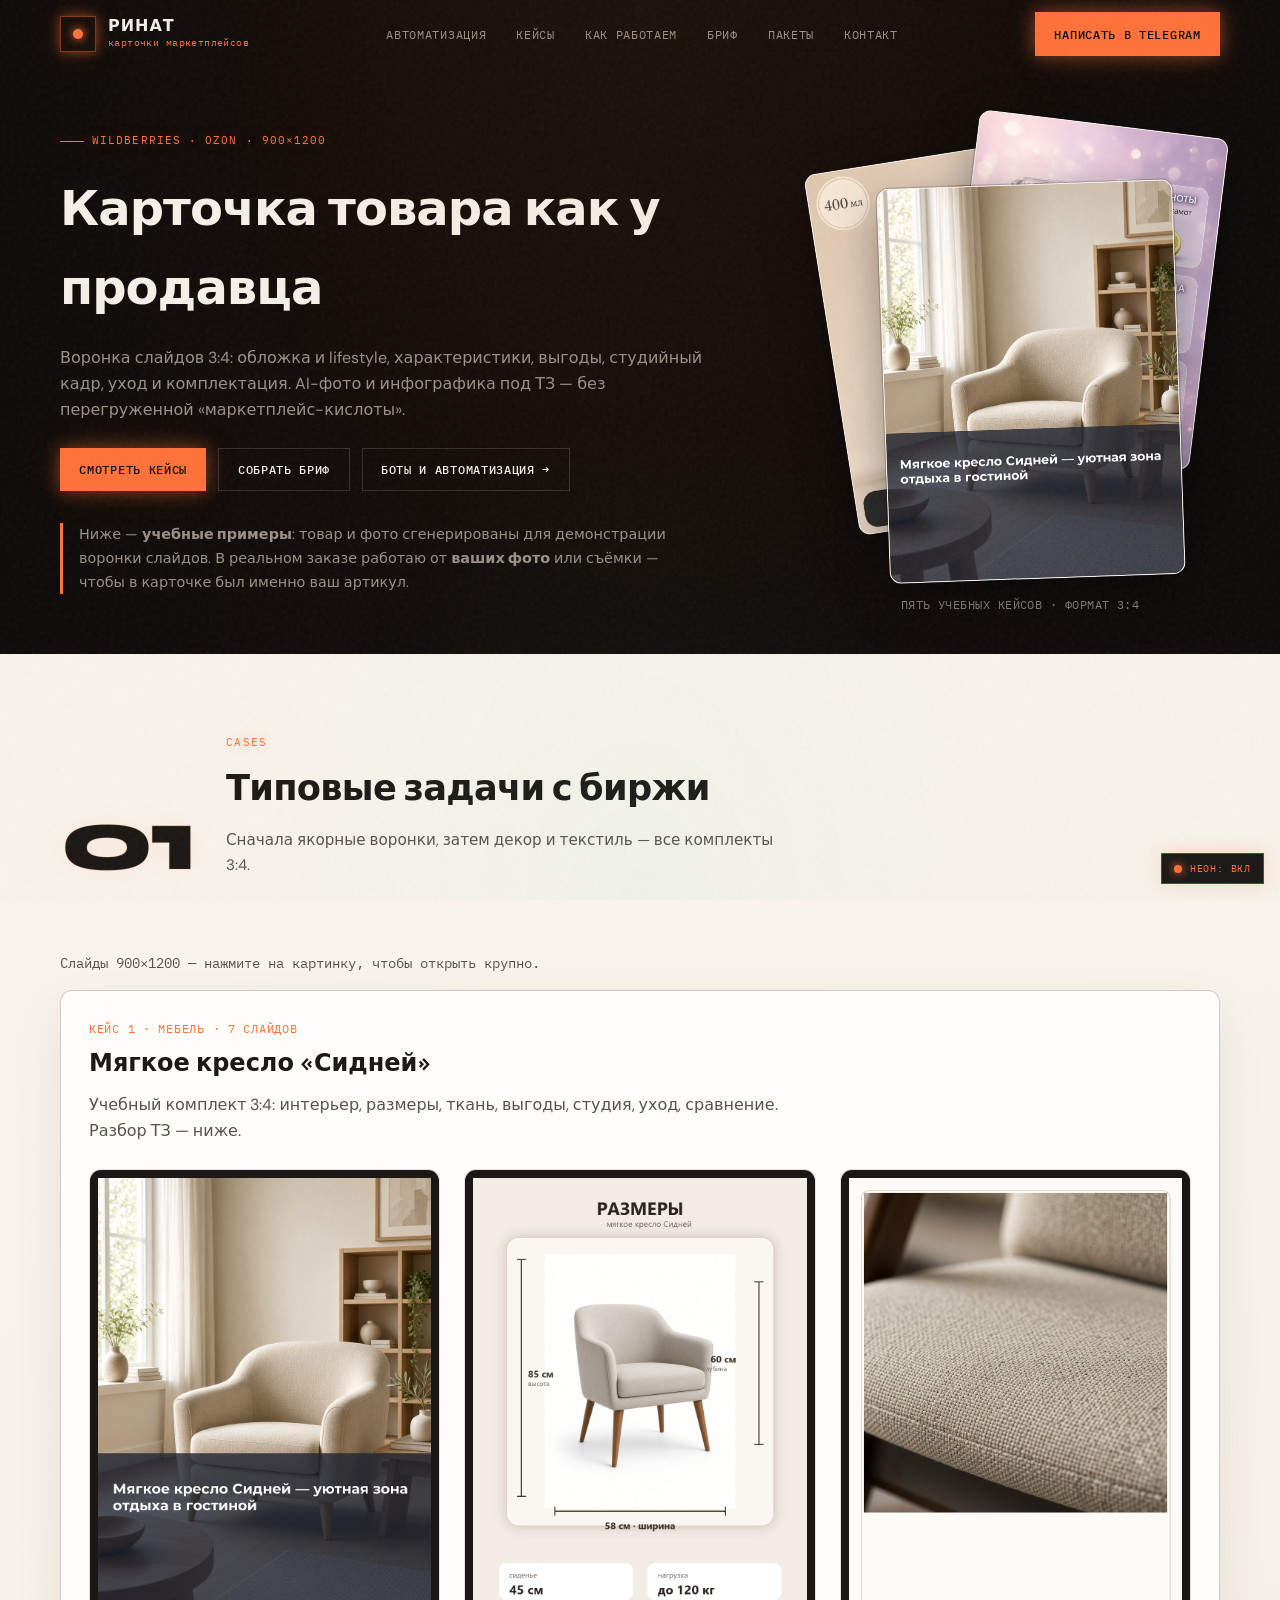
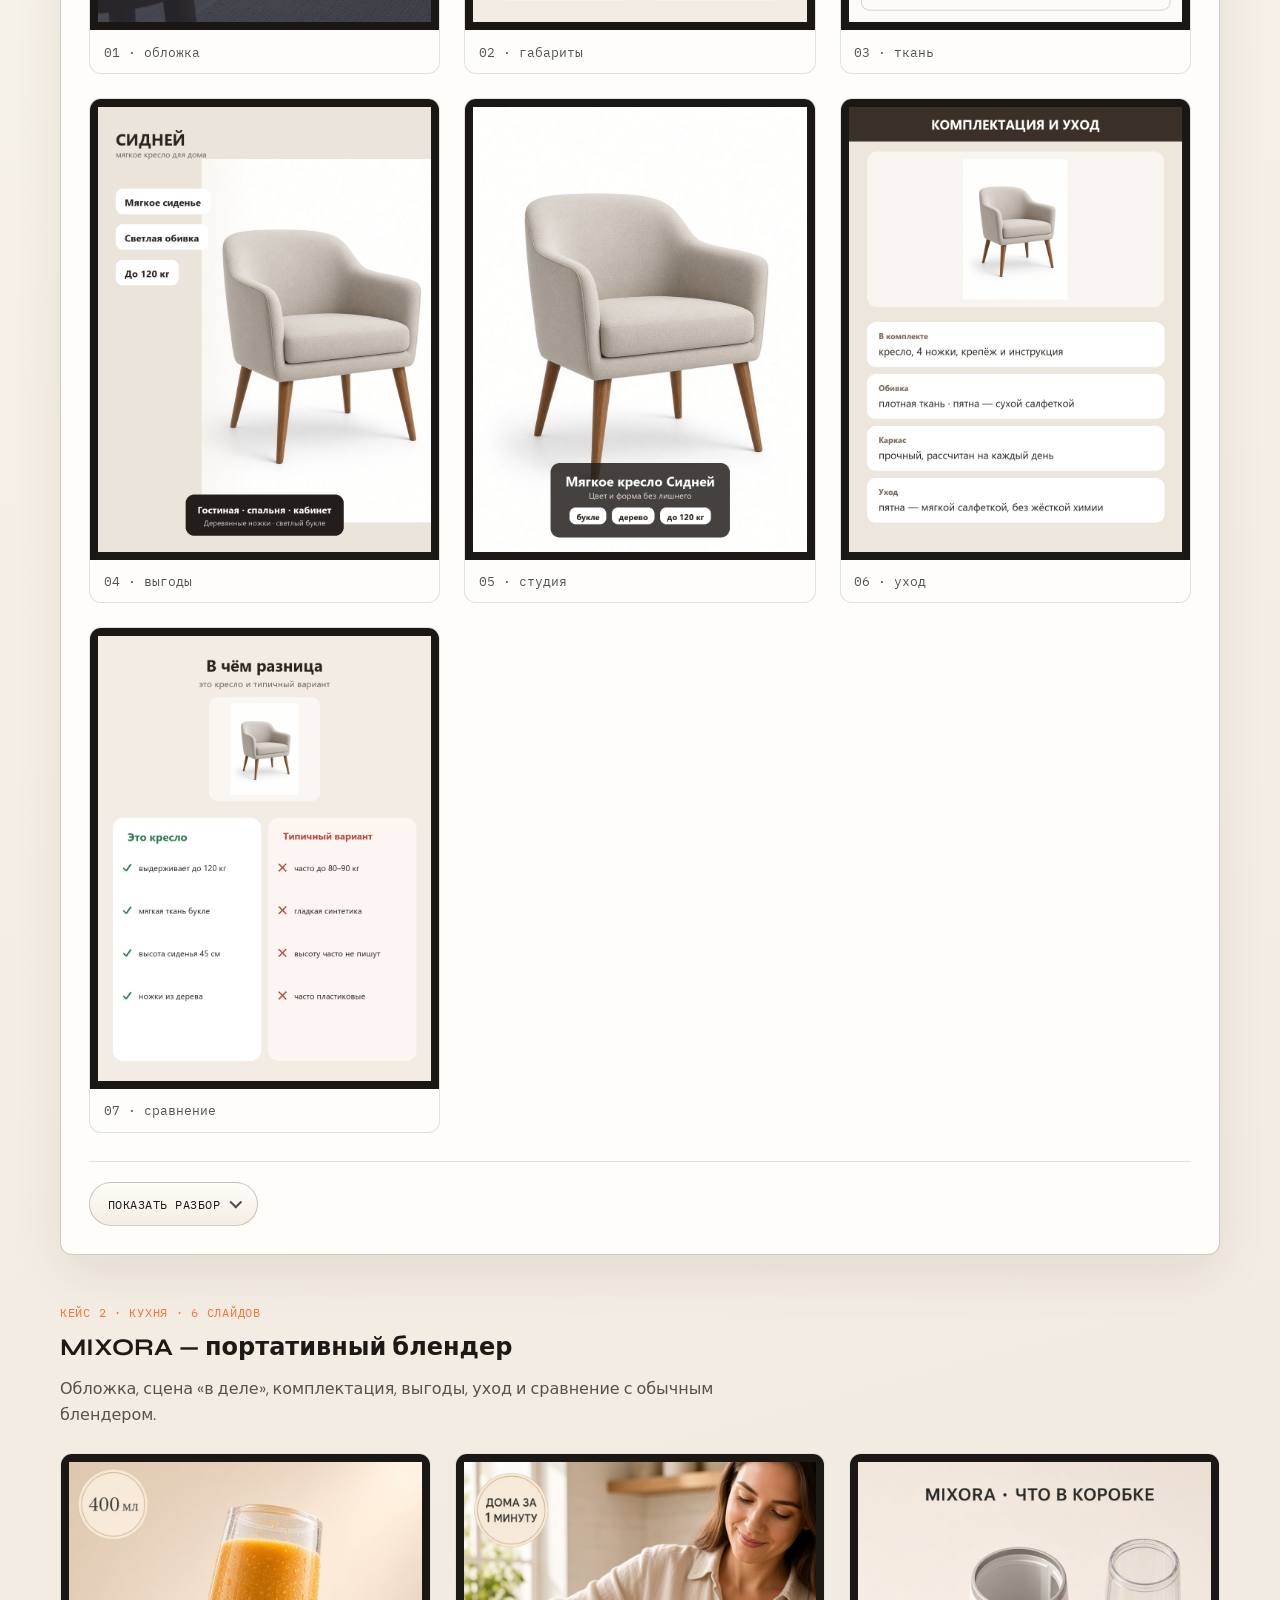
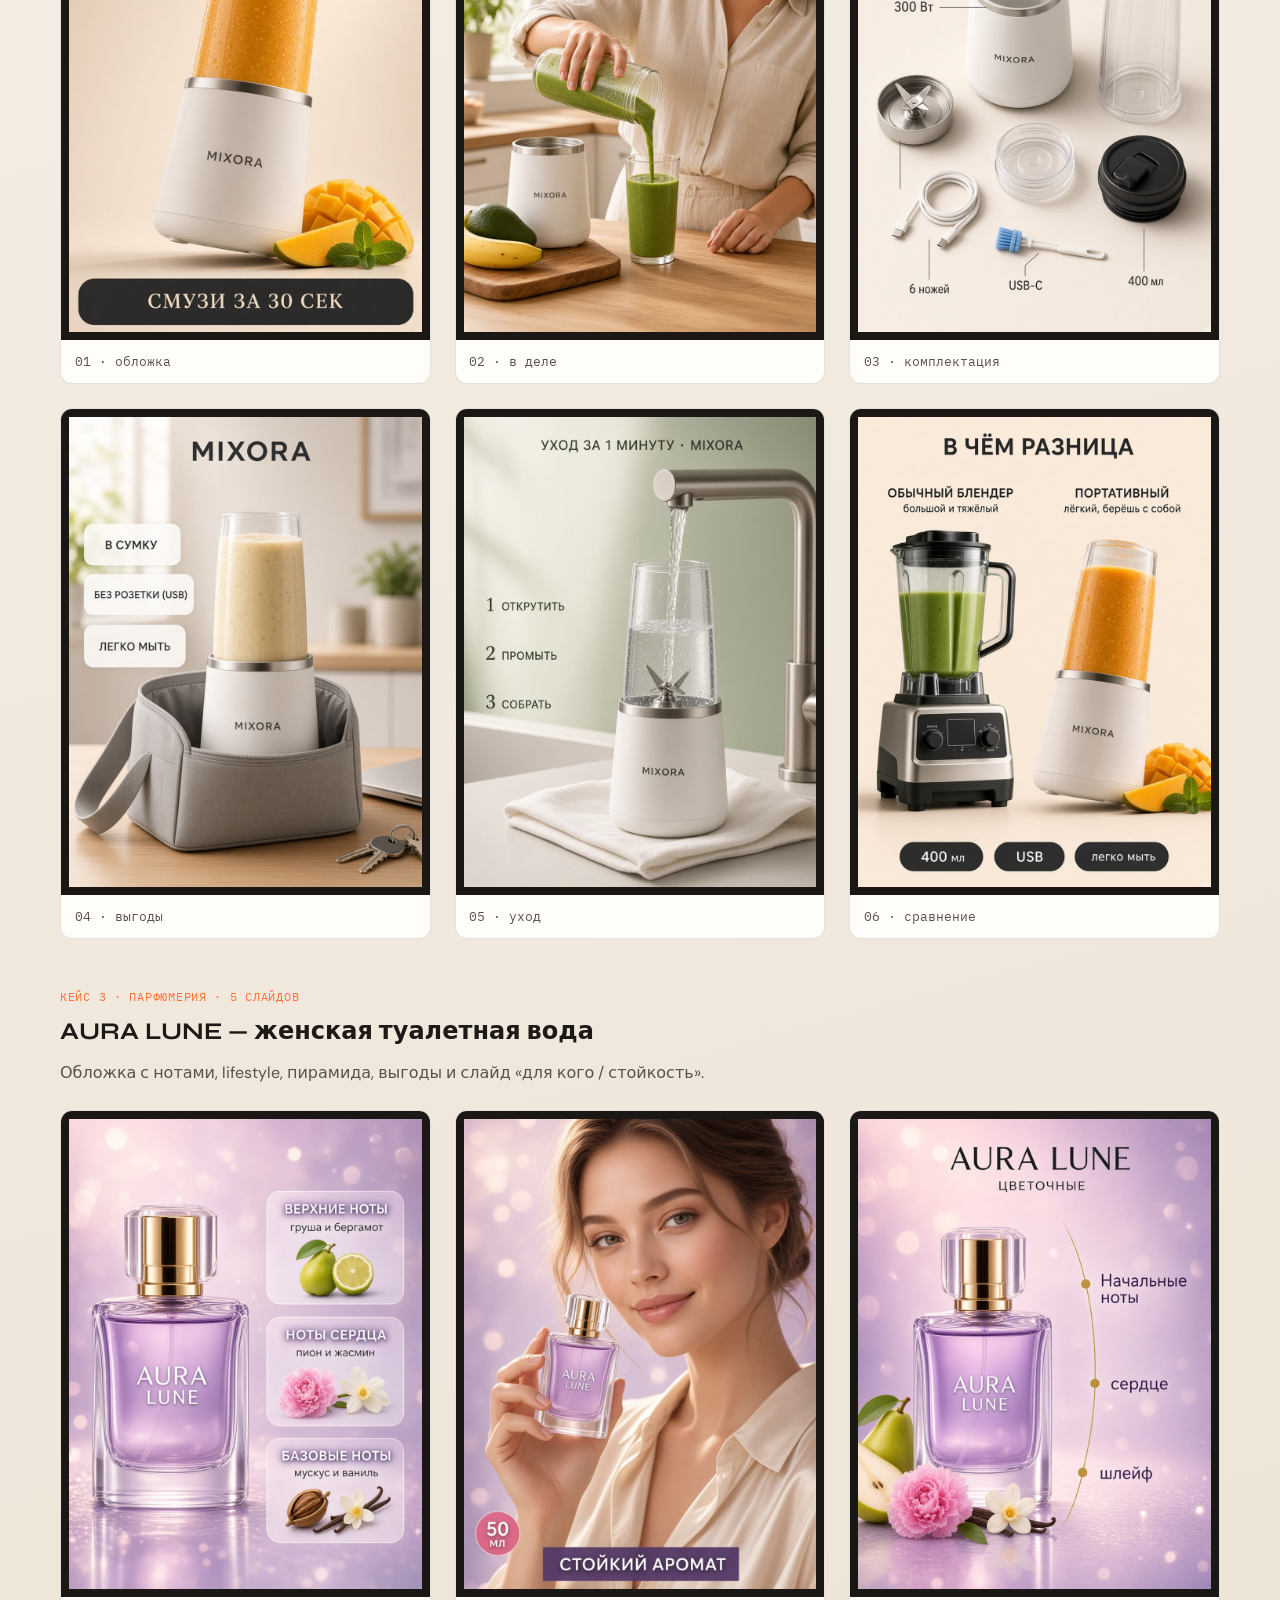
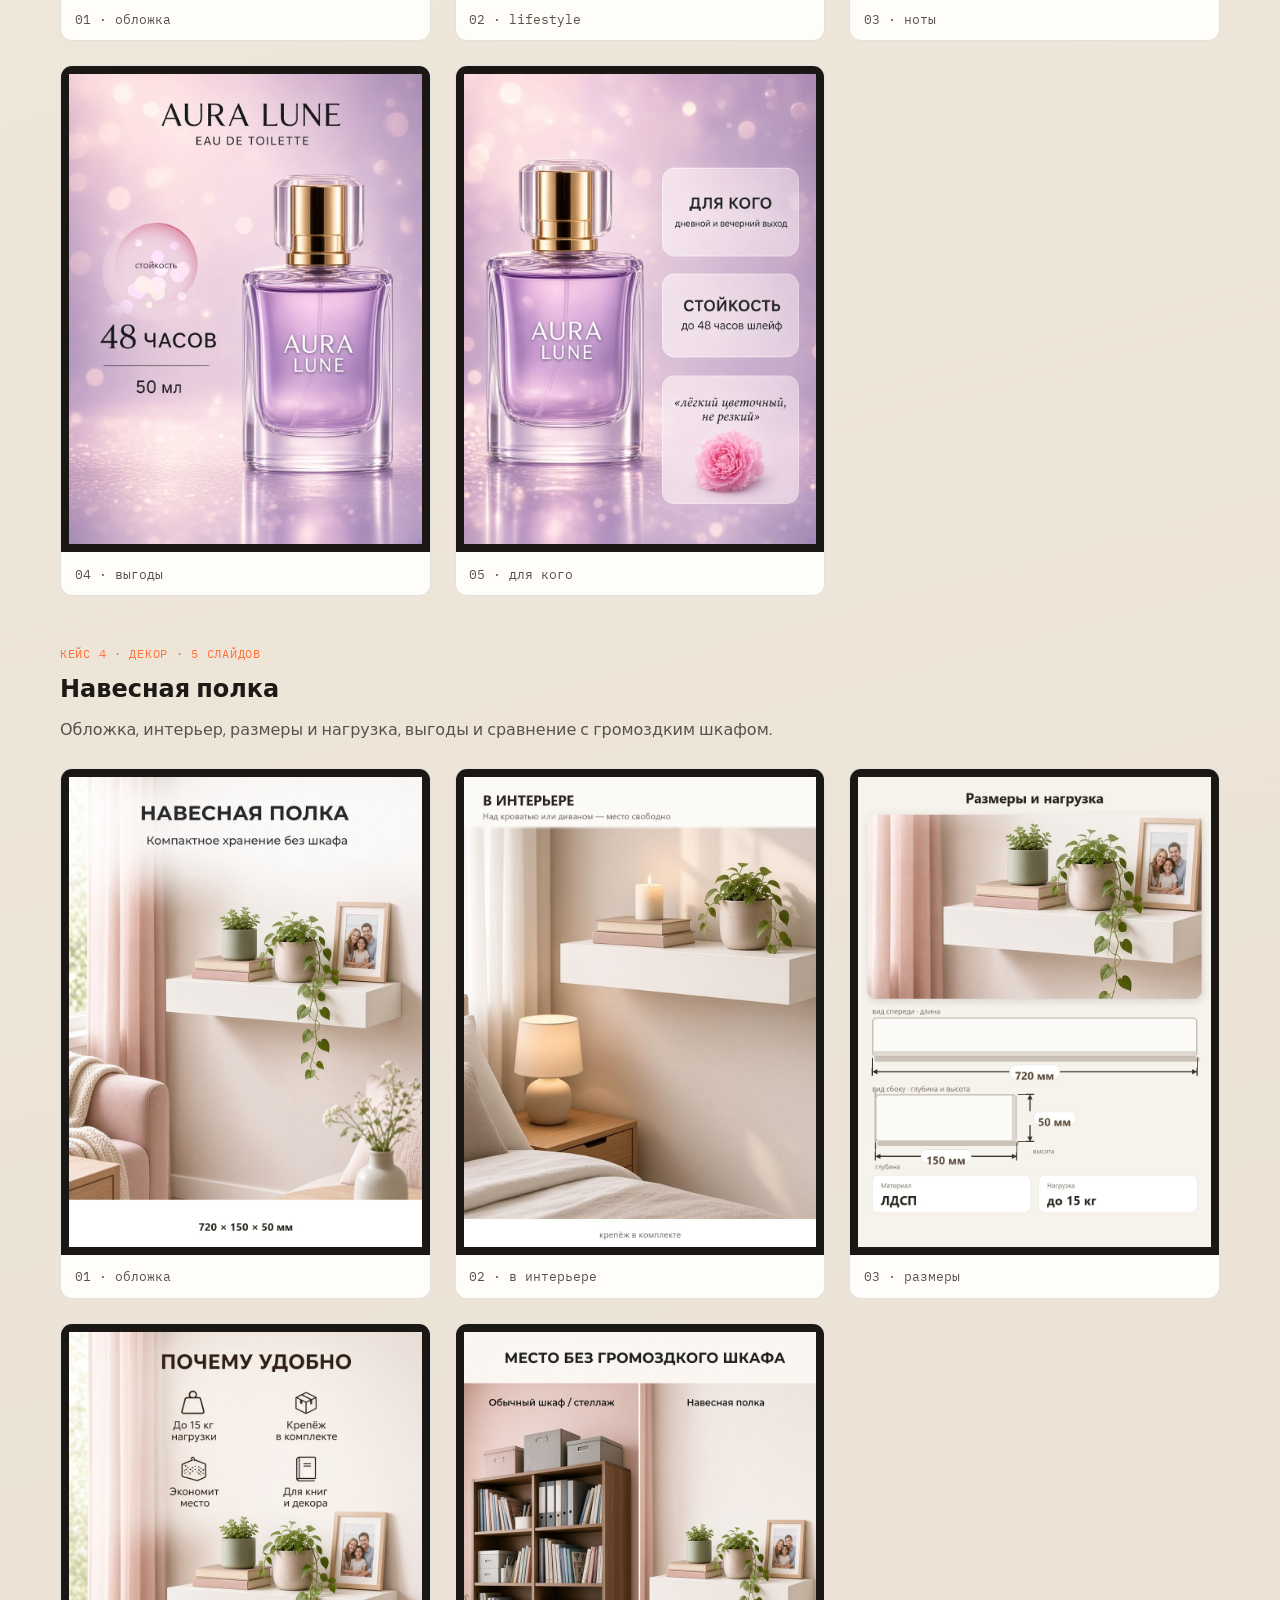
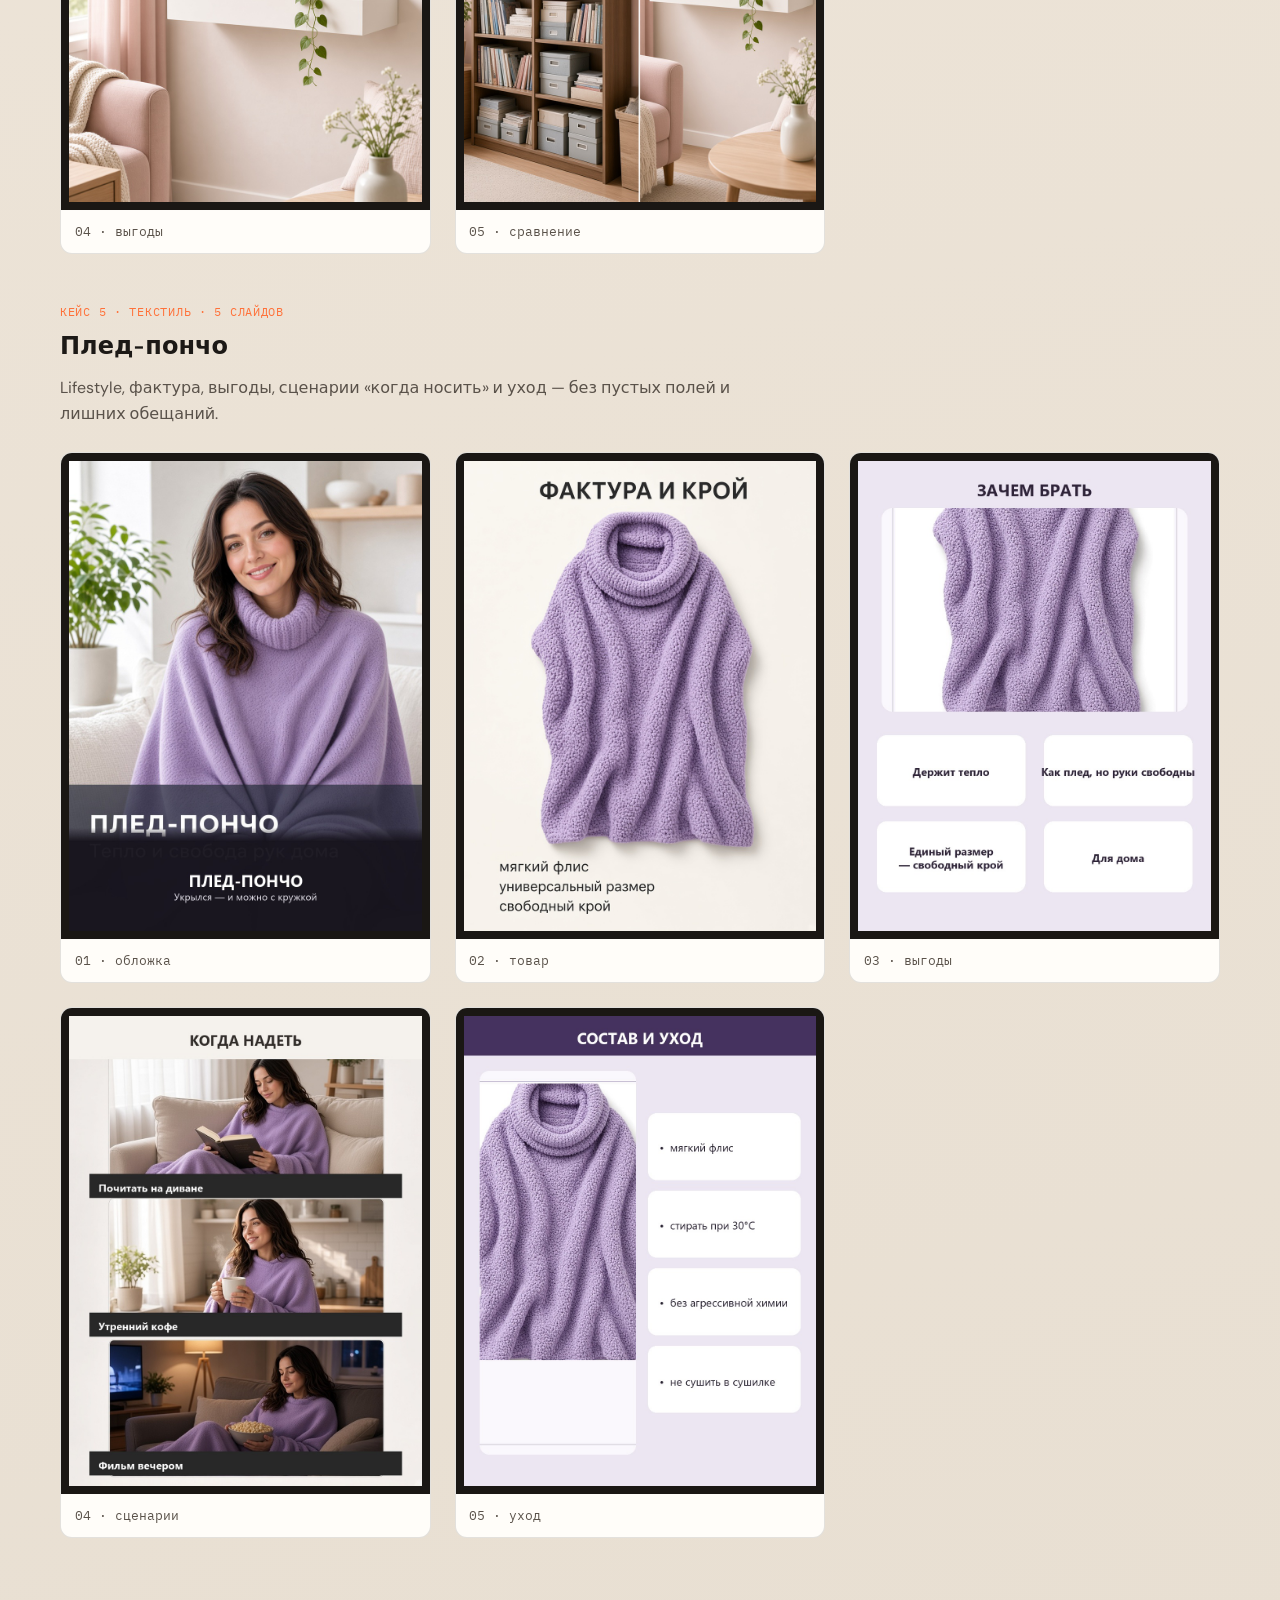
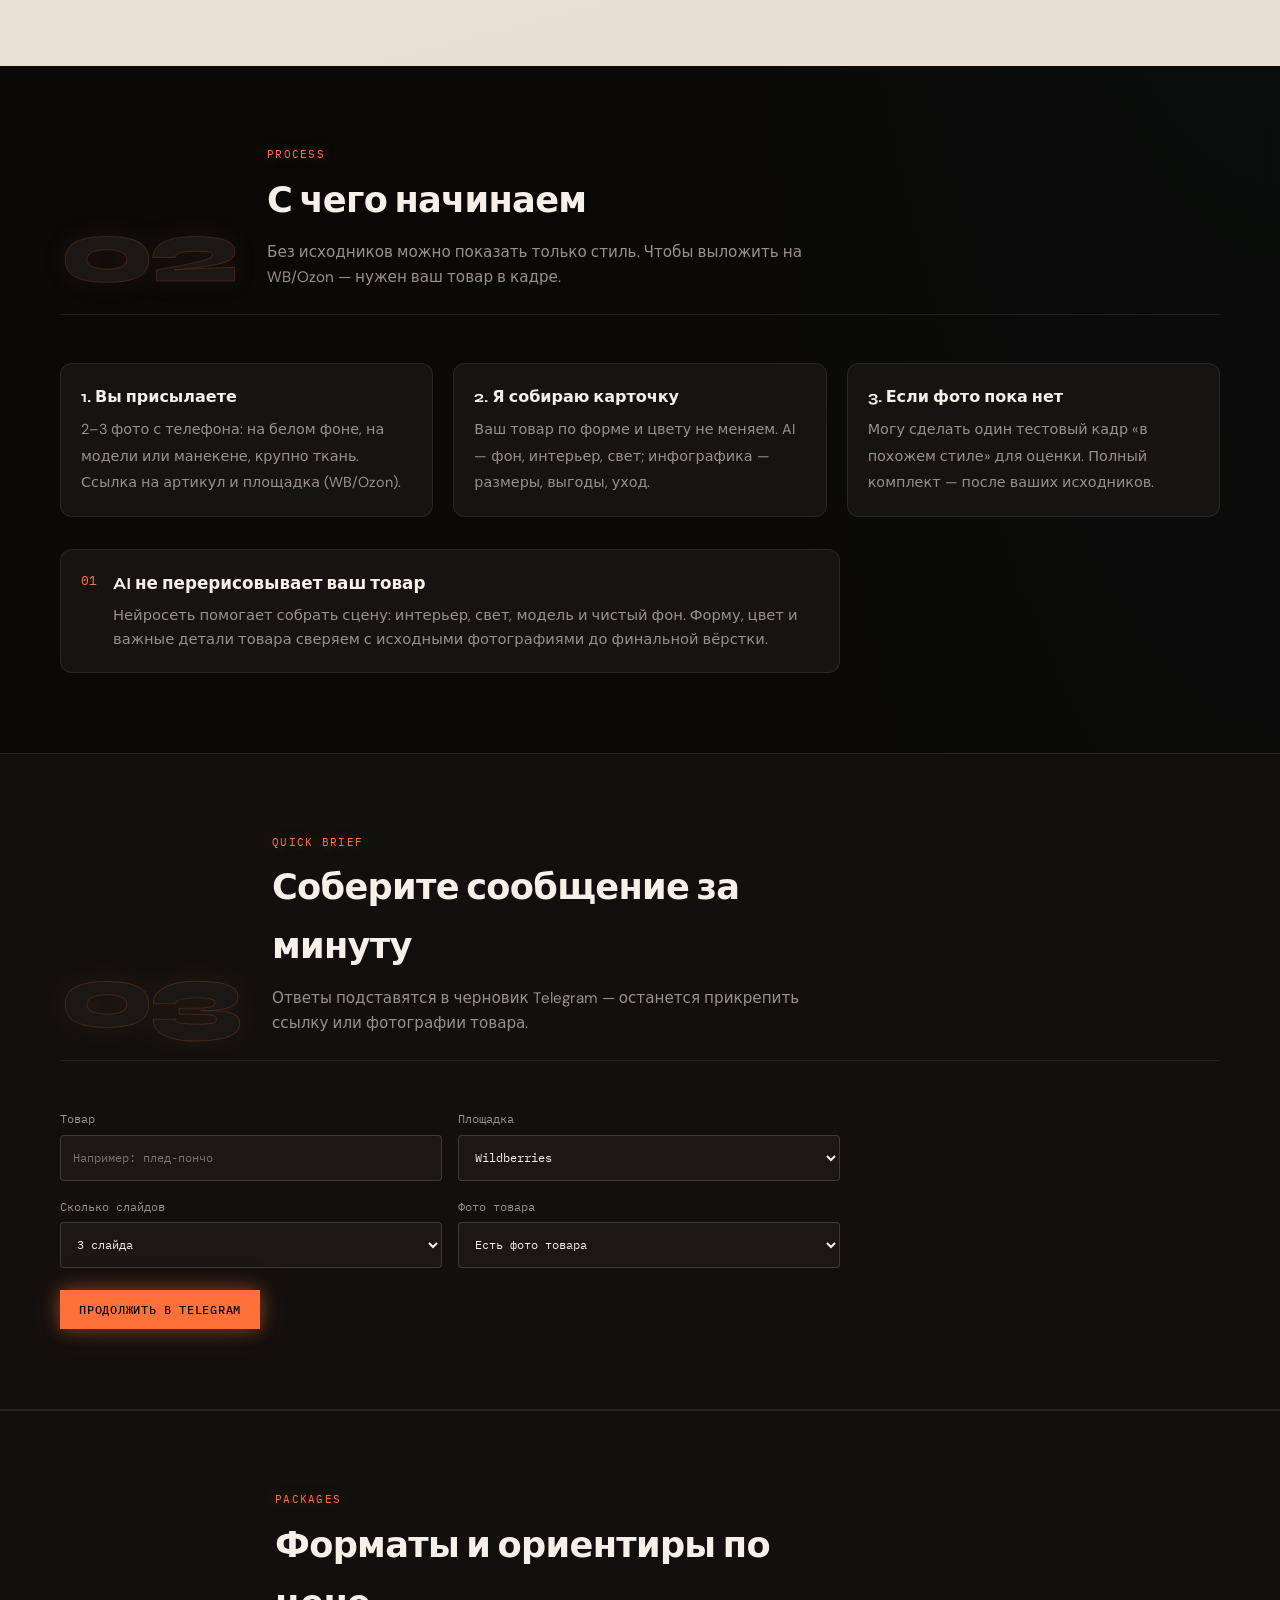
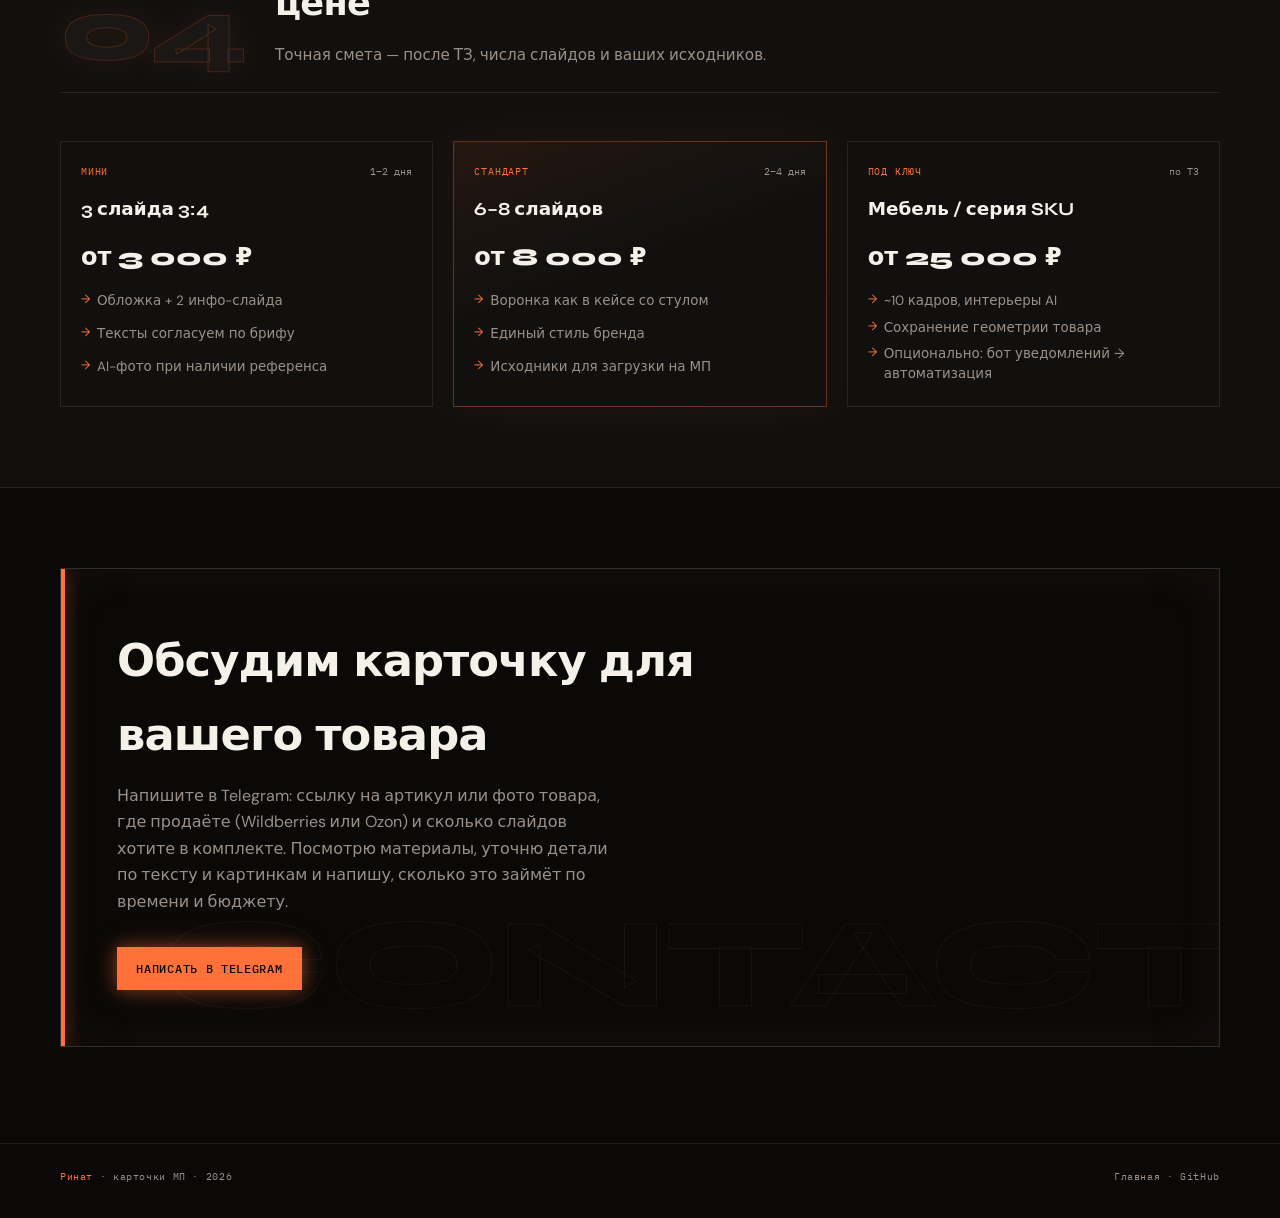
==== commit d26998dc: "Update poncho cover and benefit copy from buyer research. Stronger cover sub and clarified sizing/ha" ====
--- a/public/marketplace/index.html
+++ b/public/marketplace/index.html
@@ -229,11 +229,11 @@
           <p class="mp-case__text">Lifestyle, фактура, выгоды, сценарии «когда носить» и уход — без пустых полей и лишних обещаний.</p>
         </div>
         <div class="mp-slides">
-          <figure class="mp-slide"><img src="../images/marketplace/case3/01_cover.jpg" alt="Обложка плед-пончо" loading="lazy" width="450" height="600"><figcaption>01 · обложка</figcaption></figure>
+          <figure class="mp-slide"><img src="../images/marketplace/case3/01_cover.jpg?v=20261027k" alt="Обложка плед-пончо" loading="lazy" width="450" height="600"><figcaption>01 · обложка</figcaption></figure>
           <figure class="mp-slide"><img src="../images/marketplace/case3/02_product.jpg" alt="Фактура и крой" loading="lazy" width="450" height="600"><figcaption>02 · товар</figcaption></figure>
-          <figure class="mp-slide"><img src="../images/marketplace/case3/03_benefits.jpg?v=20261027h" alt="Выгоды" loading="lazy" width="450" height="600"><figcaption>03 · выгоды</figcaption></figure>
+          <figure class="mp-slide"><img src="../images/marketplace/case3/03_benefits.jpg?v=20261027k" alt="Выгоды" loading="lazy" width="450" height="600"><figcaption>03 · выгоды</figcaption></figure>
           <figure class="mp-slide"><img src="../images/marketplace/case3/04_scenarios.jpg?v=20261027f" alt="Когда носить" loading="lazy" width="450" height="600"><figcaption>04 · сценарии</figcaption></figure>
-          <figure class="mp-slide"><img src="../images/marketplace/case3/05_care.jpg?v=20261027h" alt="Состав и уход" loading="lazy" width="450" height="600"><figcaption>05 · уход</figcaption></figure>
+          <figure class="mp-slide"><img src="../images/marketplace/case3/05_care.jpg?v=20261027k" alt="Состав и уход" loading="lazy" width="450" height="600"><figcaption>05 · уход</figcaption></figure>
         </div>
       </article>
     </div>
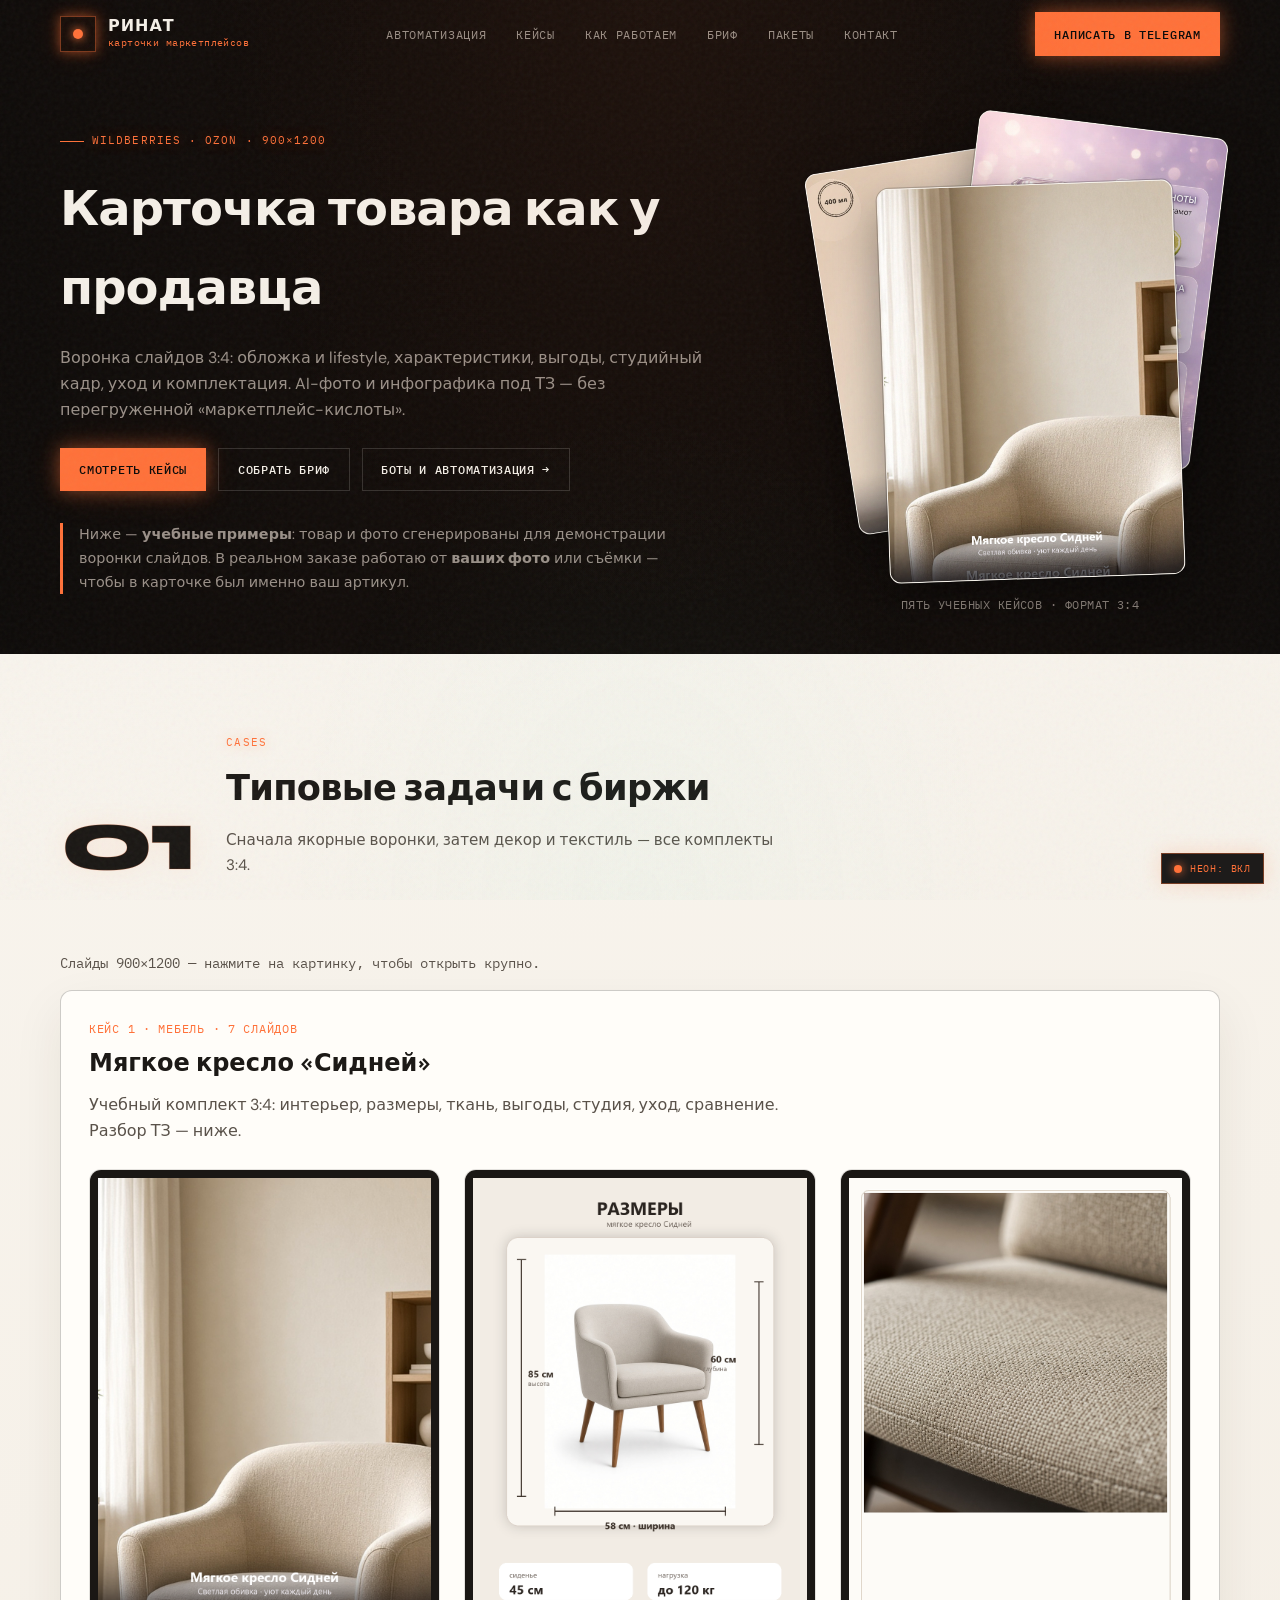
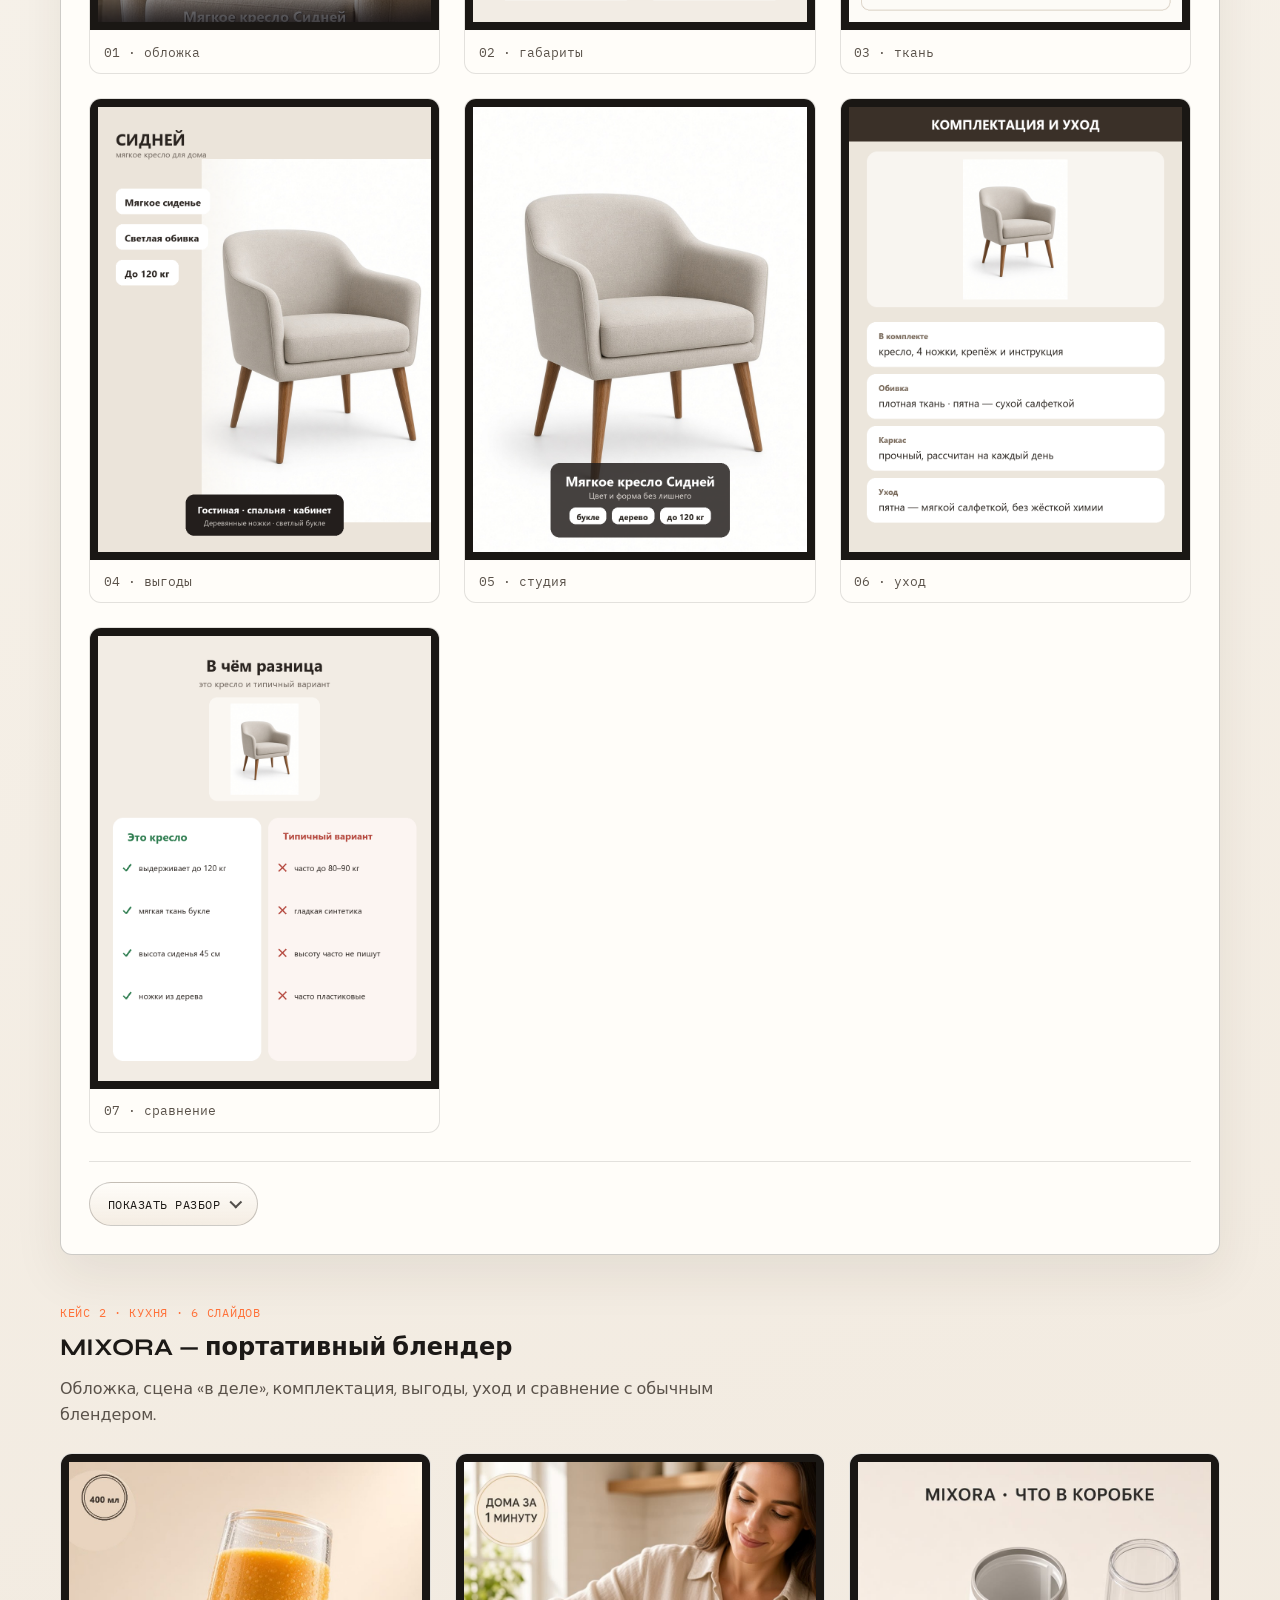
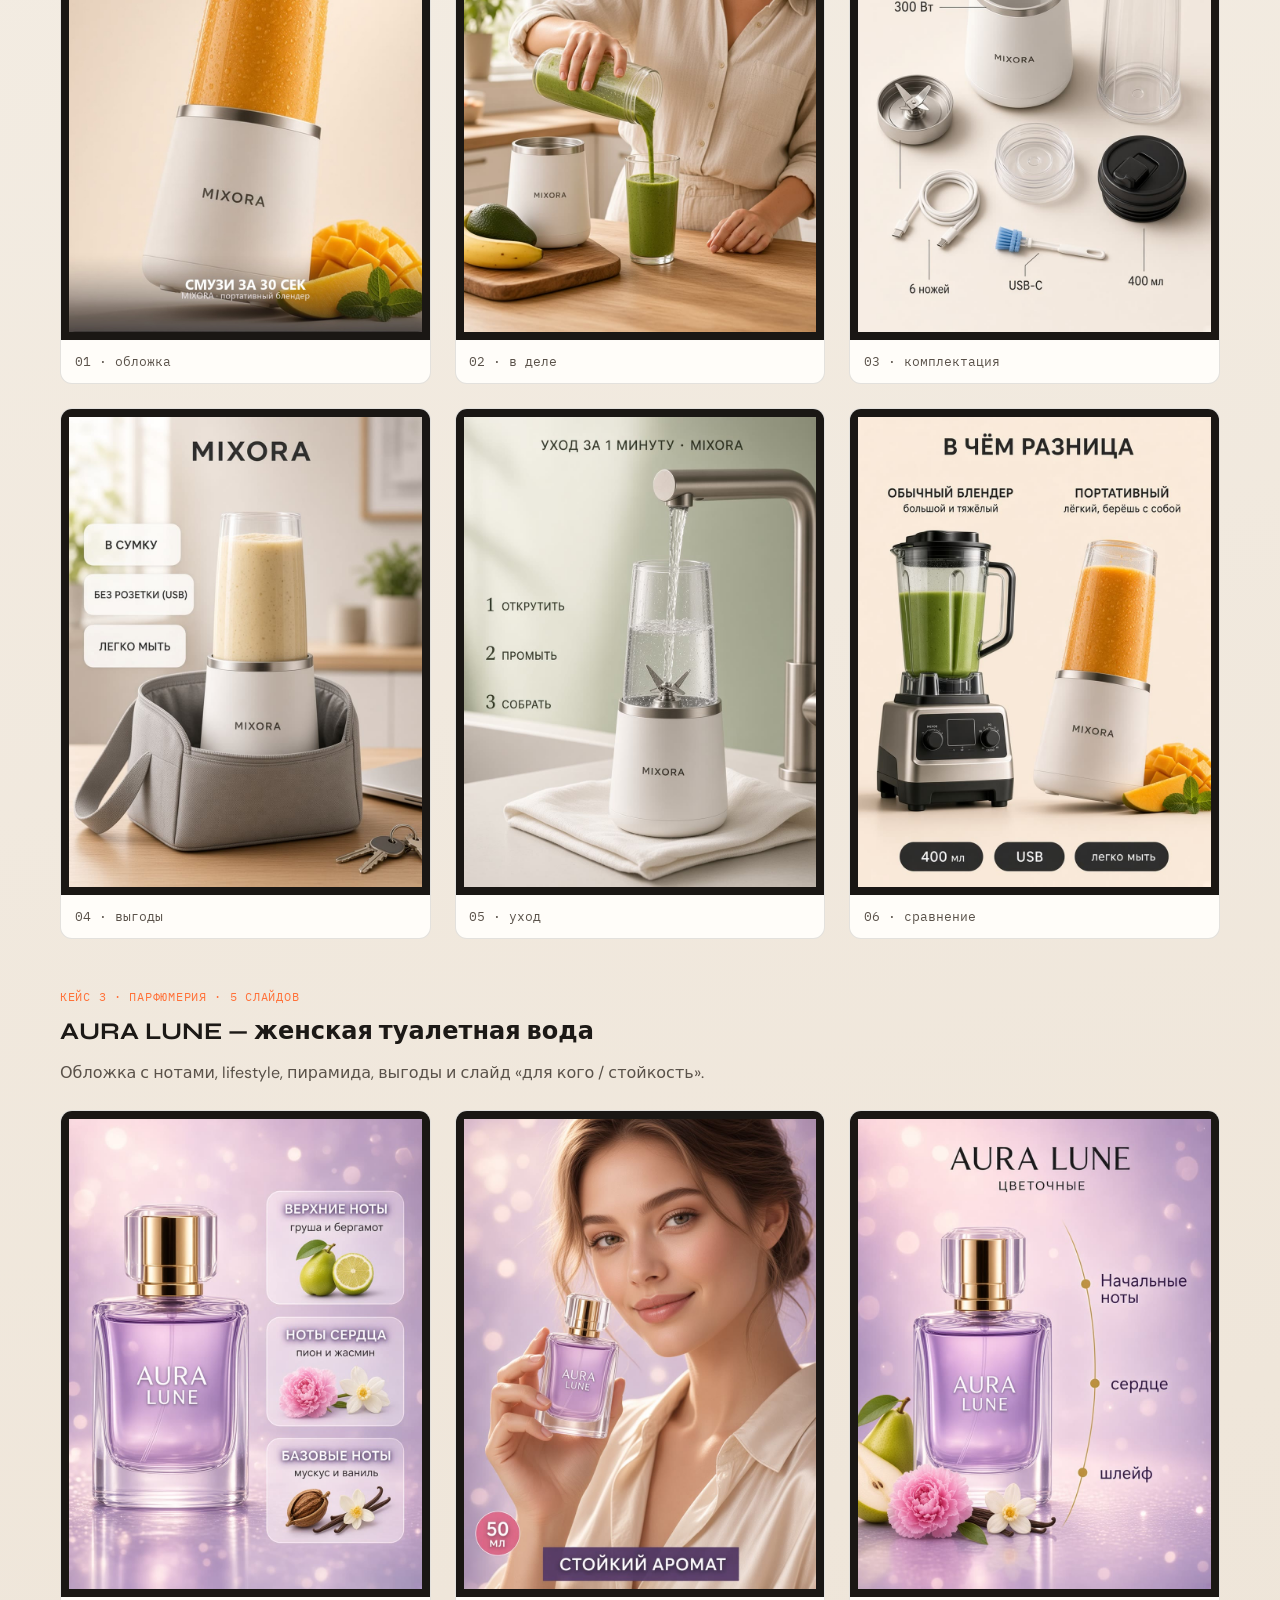
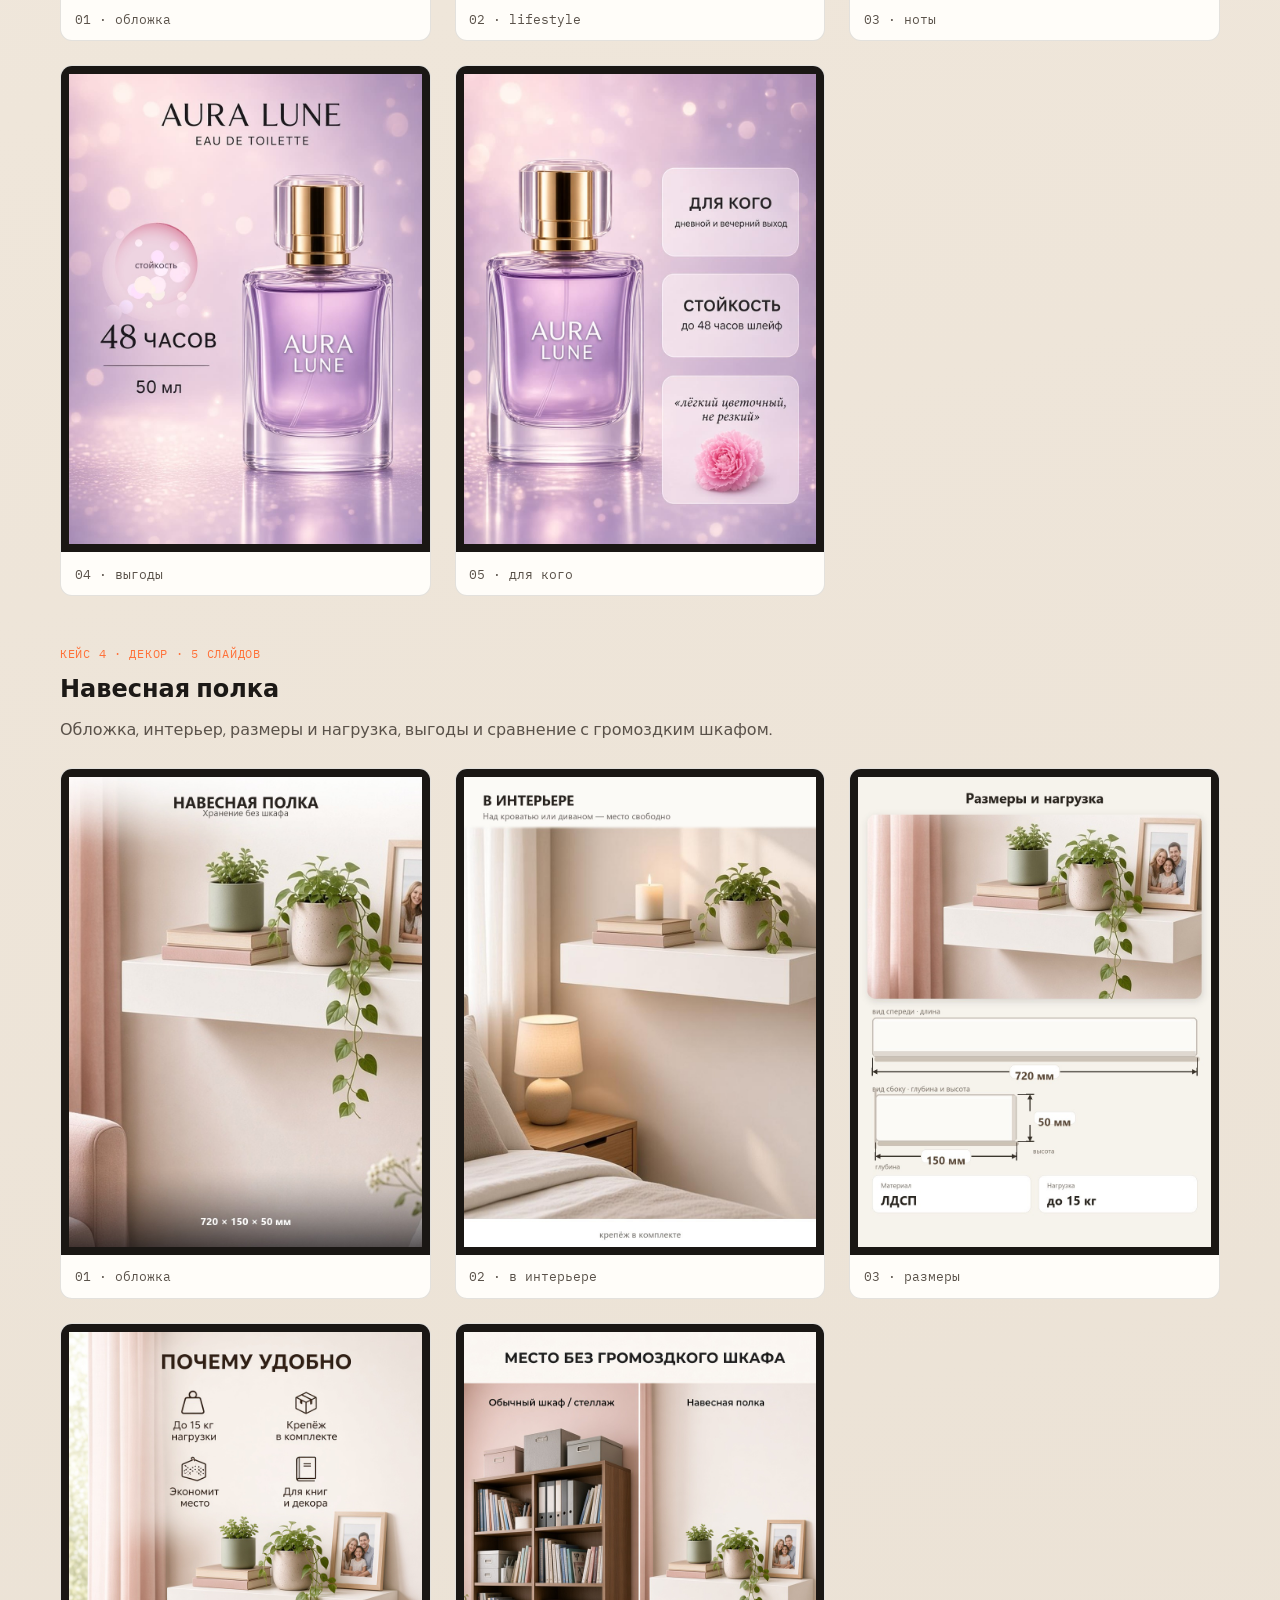
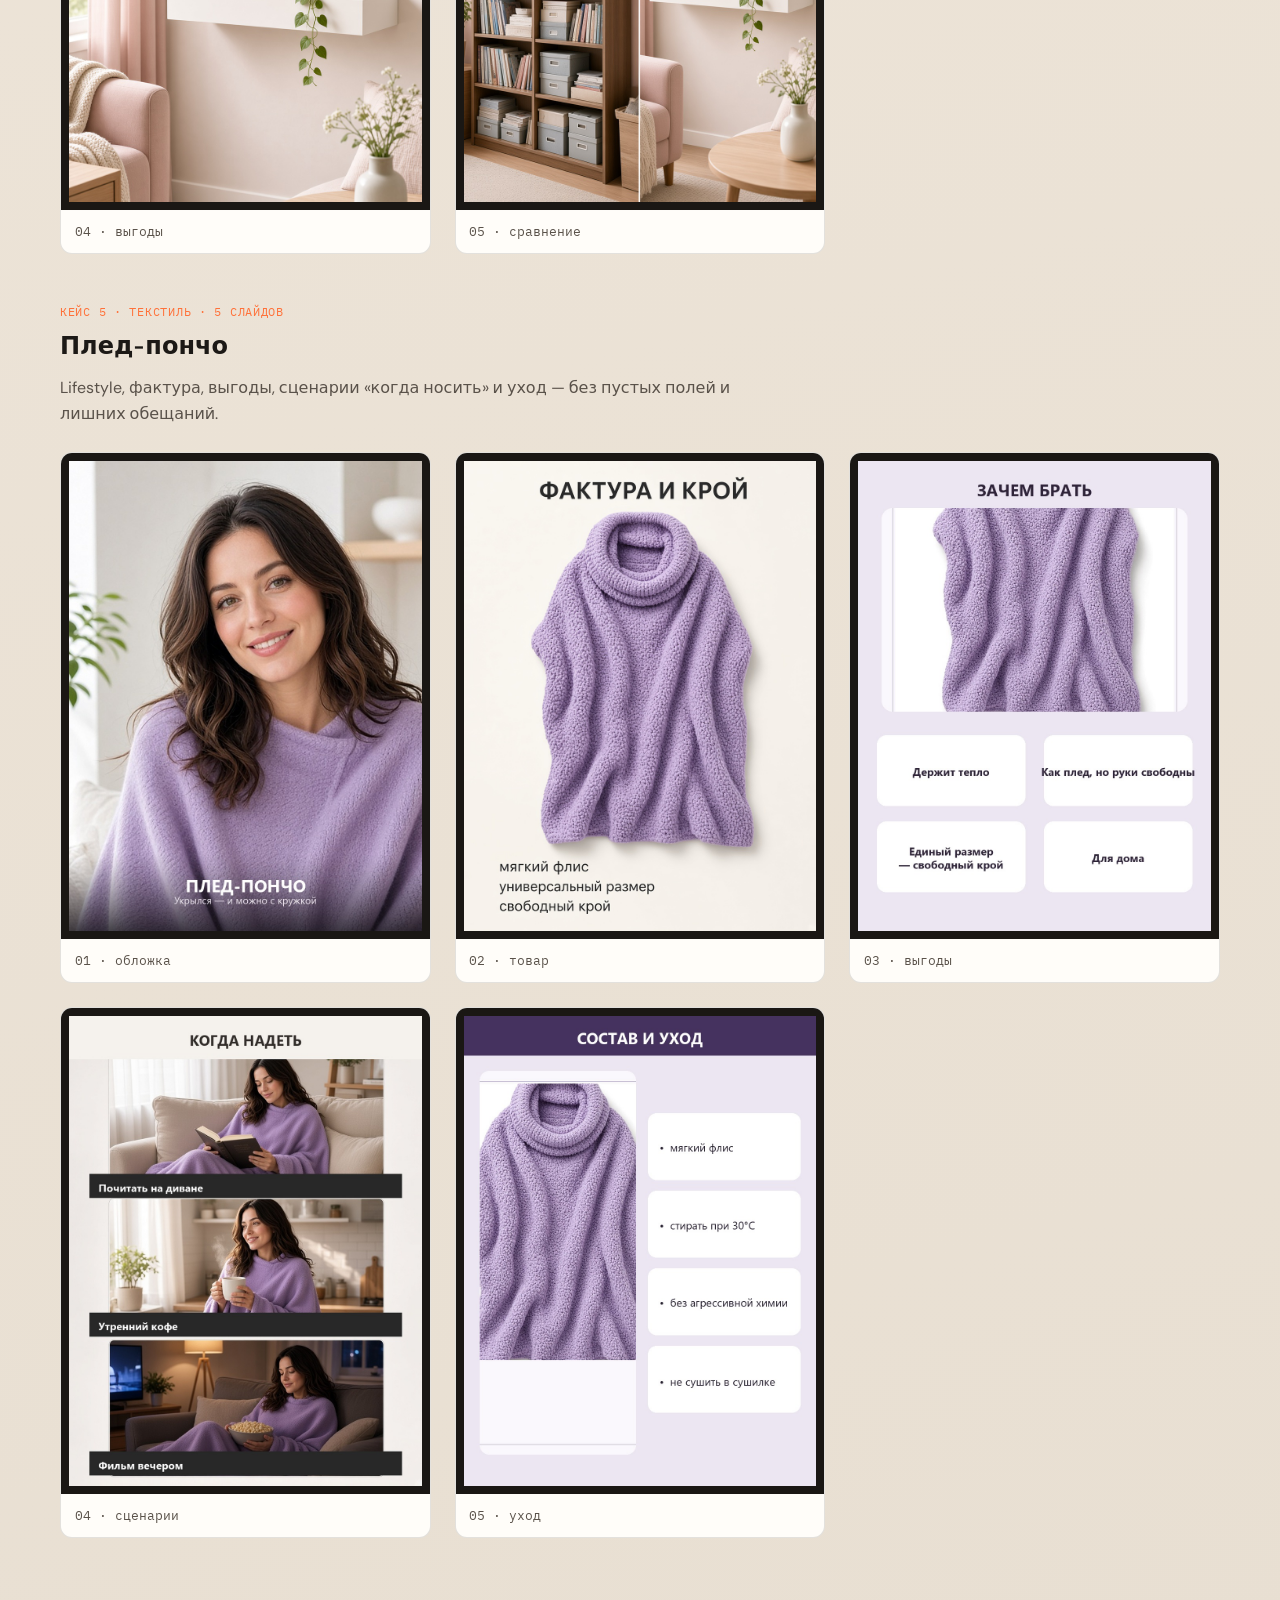
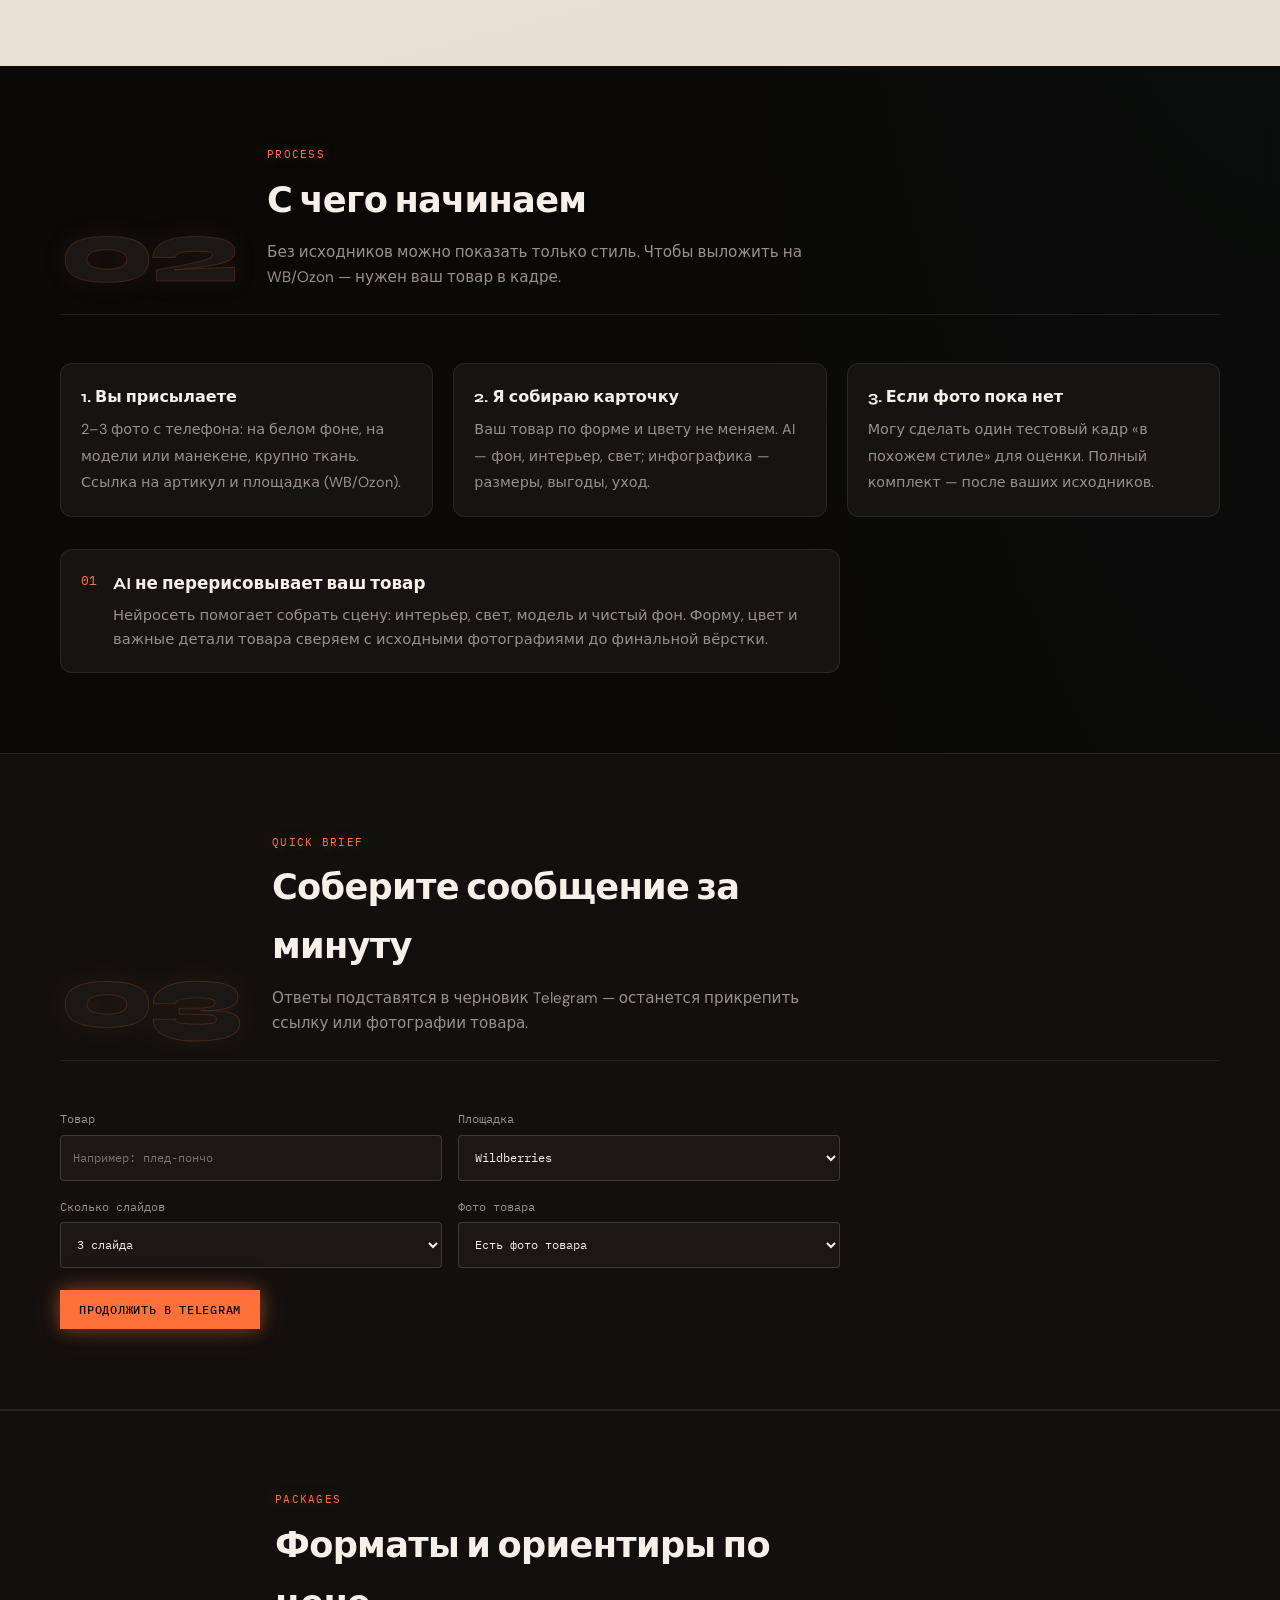
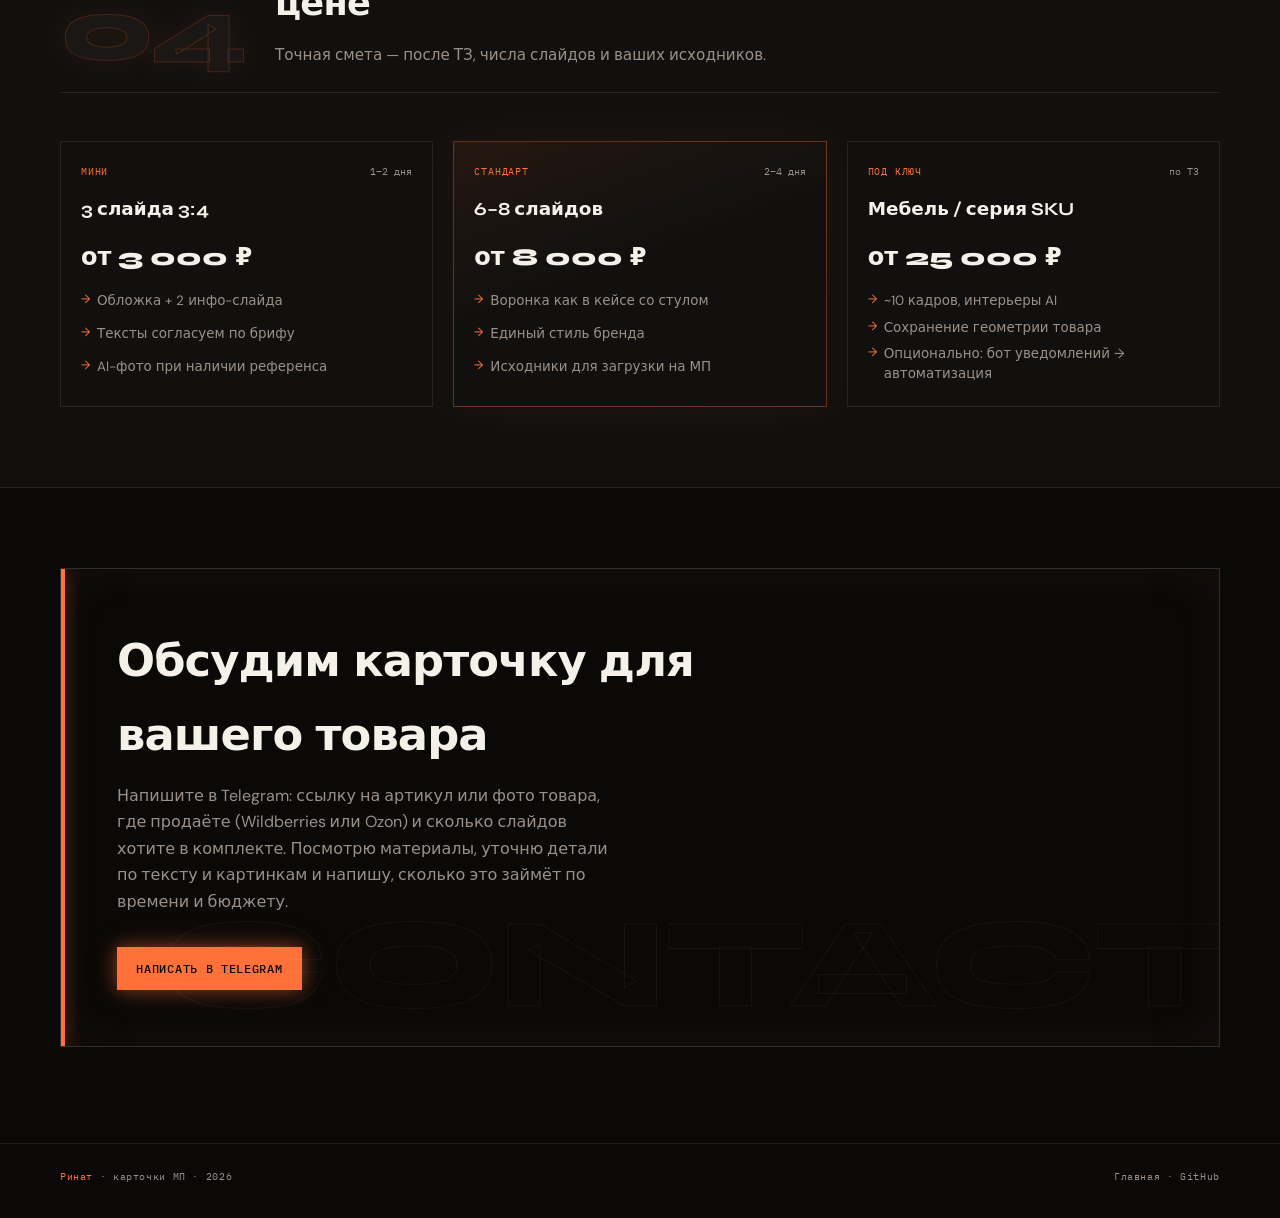
==== commit 0a8b3259: "Bust cache for full-bleed cover images. Co-authored-by: Cursor <cursoragent@cursor.com>" ====
--- a/public/marketplace/index.html
+++ b/public/marketplace/index.html
@@ -60,9 +60,9 @@
         </div>
         <div class="mp-hero__visual">
           <div class="mp-hero-stack" aria-hidden="true">
-            <img class="mp-hero-stack__card mp-hero-stack__card--back" src="../images/marketplace/case5/01_cover.jpg" alt="" width="450" height="600" decoding="async">
+            <img class="mp-hero-stack__card mp-hero-stack__card--back" src="../images/marketplace/case5/01_cover.jpg?v=20261027m" alt="" width="450" height="600" decoding="async">
             <img class="mp-hero-stack__card mp-hero-stack__card--mid" src="../images/marketplace/case4/01_cover_pyramid.jpg" alt="" width="450" height="600" decoding="async">
-            <img class="mp-hero-stack__card mp-hero-stack__card--front" src="../images/marketplace/case1/01_cover_interior.png" alt="" width="450" height="600" decoding="async">
+            <img class="mp-hero-stack__card mp-hero-stack__card--front" src="../images/marketplace/case1/01_cover_interior.png?v=20261027m" alt="" width="450" height="600" decoding="async">
           </div>
           <p class="mp-hero-stack__caption">Пять учебных кейсов · формат 3:4</p>
         </div>
@@ -92,7 +92,7 @@
         </div>
 
         <div class="mp-slides mp-slides--expandable" id="chairSlides" data-expandable>
-          <figure class="mp-slide"><img src="../images/marketplace/case1/01_cover_interior.png" alt="Обложка, интерьер" loading="lazy" width="450" height="600"><figcaption>01 · обложка</figcaption></figure>
+          <figure class="mp-slide"><img src="../images/marketplace/case1/01_cover_interior.png?v=20261027m" alt="Обложка, интерьер" loading="lazy" width="450" height="600"><figcaption>01 · обложка</figcaption></figure>
           <figure class="mp-slide"><img src="../images/marketplace/case1/02_dimensions.png?v=20261027f" alt="Габариты" loading="lazy" width="450" height="600"><figcaption>02 · габариты</figcaption></figure>
           <figure class="mp-slide"><img src="../images/marketplace/case1/03_fabric_detail.png" alt="Ткань" loading="lazy" width="450" height="600"><figcaption>03 · ткань</figcaption></figure>
           <figure class="mp-slide mp-slide--more"><img src="../images/marketplace/case1/04_benefits.png?v=20261027f" alt="Преимущества" loading="lazy" width="450" height="600"><figcaption>04 · выгоды</figcaption></figure>
@@ -152,7 +152,7 @@
                     </figure>
                     <span class="mp-compare__arrow" aria-hidden="true">→</span>
                     <figure class="mp-compare__card">
-                      <img src="../images/marketplace/case1/01_cover_interior.png" alt="Финал: обложка карточки" loading="lazy" width="450" height="600">
+                      <img src="../images/marketplace/case1/01_cover_interior.png?v=20261027m" alt="Финал: обложка карточки" loading="lazy" width="450" height="600">
                       <figcaption>Слайд 01 · обложка в карточке</figcaption>
                     </figure>
                   </div>
@@ -183,7 +183,7 @@
           <p class="mp-case__text">Обложка, сцена «в деле», комплектация, выгоды, уход и сравнение с обычным блендером.</p>
         </div>
         <div class="mp-slides">
-          <figure class="mp-slide"><img src="../images/marketplace/case5/01_cover.jpg" alt="Обложка блендера" loading="lazy" width="450" height="600"><figcaption>01 · обложка</figcaption></figure>
+          <figure class="mp-slide"><img src="../images/marketplace/case5/01_cover.jpg?v=20261027m" alt="Обложка блендера" loading="lazy" width="450" height="600"><figcaption>01 · обложка</figcaption></figure>
           <figure class="mp-slide"><img src="../images/marketplace/case5/02_lifestyle.jpg" alt="Lifestyle: наливает смузи" loading="lazy" width="450" height="600"><figcaption>02 · в деле</figcaption></figure>
           <figure class="mp-slide"><img src="../images/marketplace/case5/03_kit.jpg?v=20261027f" alt="Комплектация" loading="lazy" width="450" height="600"><figcaption>03 · комплектация</figcaption></figure>
           <figure class="mp-slide"><img src="../images/marketplace/case5/04_benefits.jpg?v=20261027f" alt="Выгоды" loading="lazy" width="450" height="600"><figcaption>04 · выгоды</figcaption></figure>
@@ -214,7 +214,7 @@
           <p class="mp-case__text">Обложка, интерьер, размеры и нагрузка, выгоды и сравнение с громоздким шкафом.</p>
         </div>
         <div class="mp-slides">
-          <figure class="mp-slide"><img src="../images/marketplace/case2/01_cover.jpg?v=20261027h" alt="Обложка навесной полки" loading="lazy" width="450" height="600"><figcaption>01 · обложка</figcaption></figure>
+          <figure class="mp-slide"><img src="../images/marketplace/case2/01_cover.jpg?v=20261027m" alt="Обложка навесной полки" loading="lazy" width="450" height="600"><figcaption>01 · обложка</figcaption></figure>
           <figure class="mp-slide"><img src="../images/marketplace/case2/02_lifestyle.jpg?v=20261027j" alt="Полка в интерьере" loading="lazy" width="450" height="600"><figcaption>02 · в интерьере</figcaption></figure>
           <figure class="mp-slide"><img src="../images/marketplace/case2/03_specs_dims.jpg?v=20261027j" alt="Размеры и нагрузка" loading="lazy" width="450" height="600"><figcaption>03 · размеры</figcaption></figure>
           <figure class="mp-slide"><img src="../images/marketplace/case2/04_benefits.jpg?v=20261027f" alt="Выгоды полки" loading="lazy" width="450" height="600"><figcaption>04 · выгоды</figcaption></figure>
@@ -229,7 +229,7 @@
           <p class="mp-case__text">Lifestyle, фактура, выгоды, сценарии «когда носить» и уход — без пустых полей и лишних обещаний.</p>
         </div>
         <div class="mp-slides">
-          <figure class="mp-slide"><img src="../images/marketplace/case3/01_cover.jpg?v=20261027k" alt="Обложка плед-пончо" loading="lazy" width="450" height="600"><figcaption>01 · обложка</figcaption></figure>
+          <figure class="mp-slide"><img src="../images/marketplace/case3/01_cover.jpg?v=20261027m" alt="Обложка плед-пончо" loading="lazy" width="450" height="600"><figcaption>01 · обложка</figcaption></figure>
           <figure class="mp-slide"><img src="../images/marketplace/case3/02_product.jpg" alt="Фактура и крой" loading="lazy" width="450" height="600"><figcaption>02 · товар</figcaption></figure>
           <figure class="mp-slide"><img src="../images/marketplace/case3/03_benefits.jpg?v=20261027k" alt="Выгоды" loading="lazy" width="450" height="600"><figcaption>03 · выгоды</figcaption></figure>
           <figure class="mp-slide"><img src="../images/marketplace/case3/04_scenarios.jpg?v=20261027f" alt="Когда носить" loading="lazy" width="450" height="600"><figcaption>04 · сценарии</figcaption></figure>
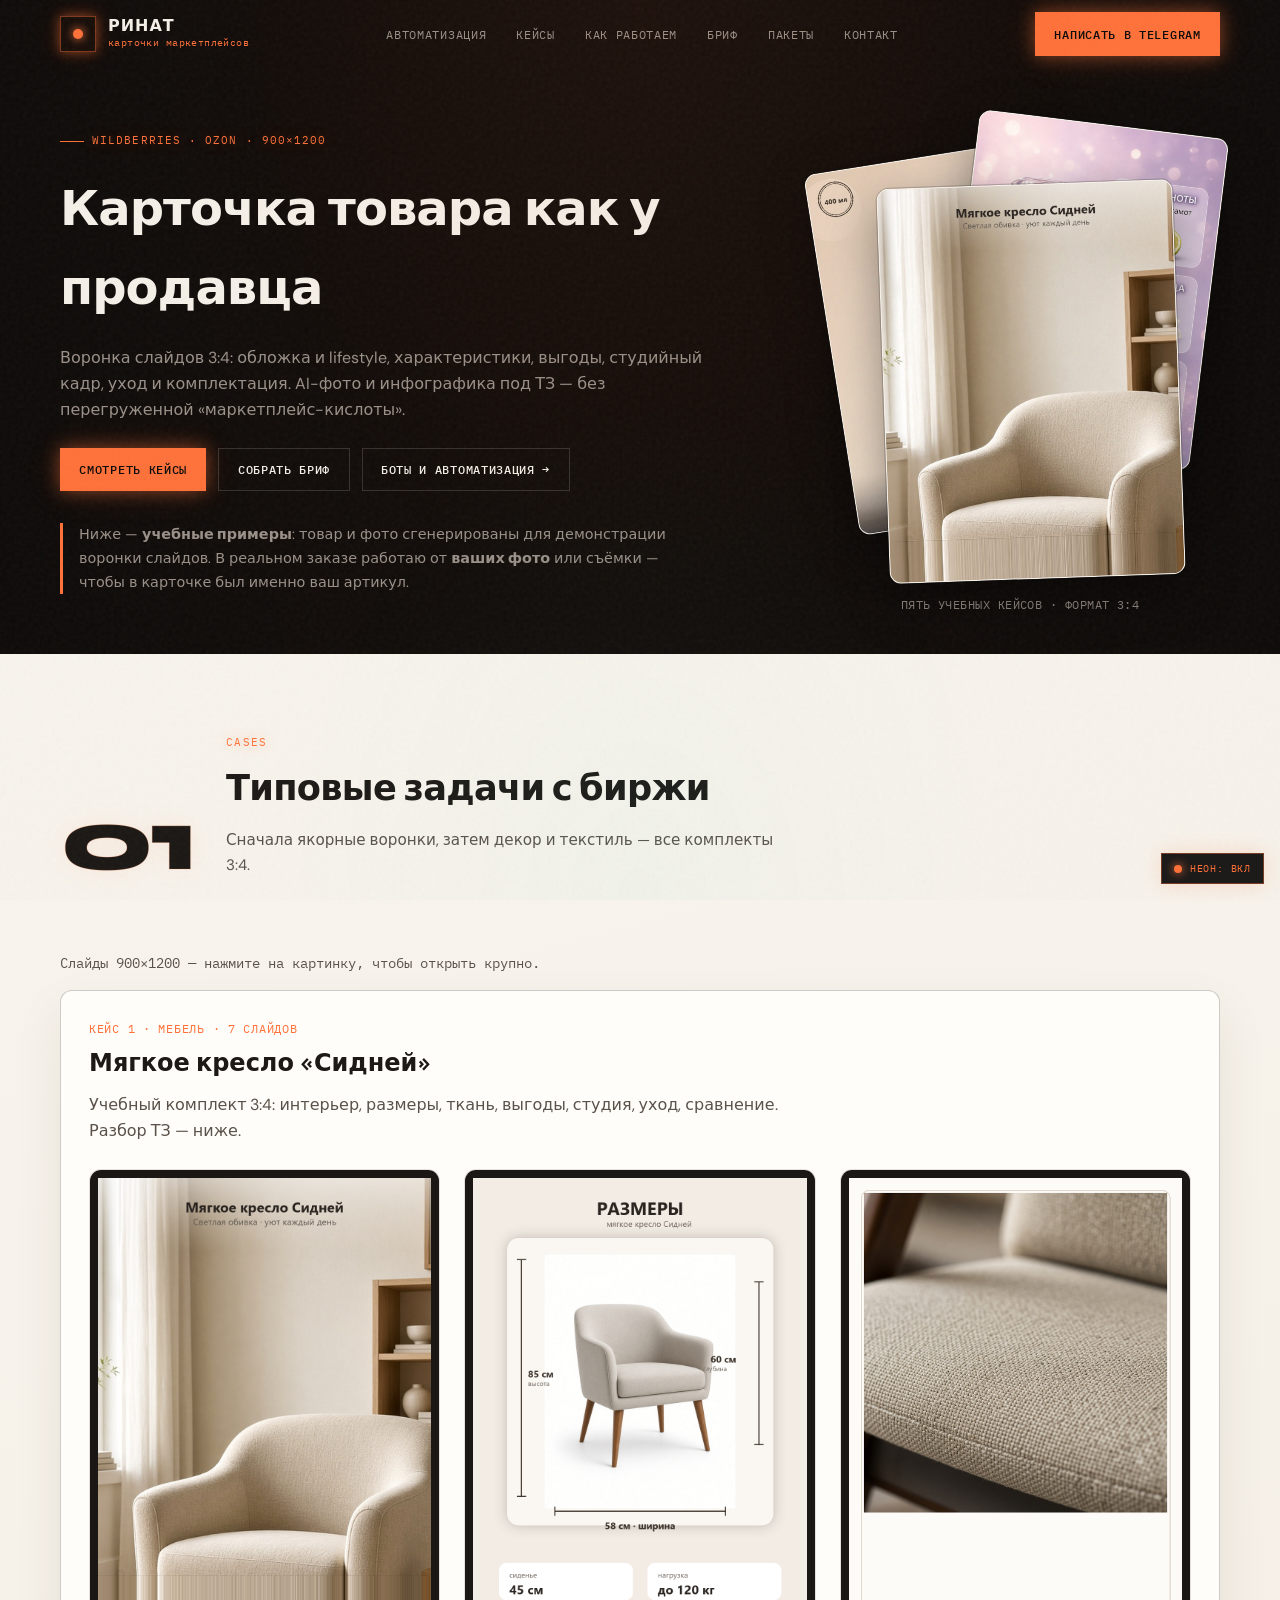
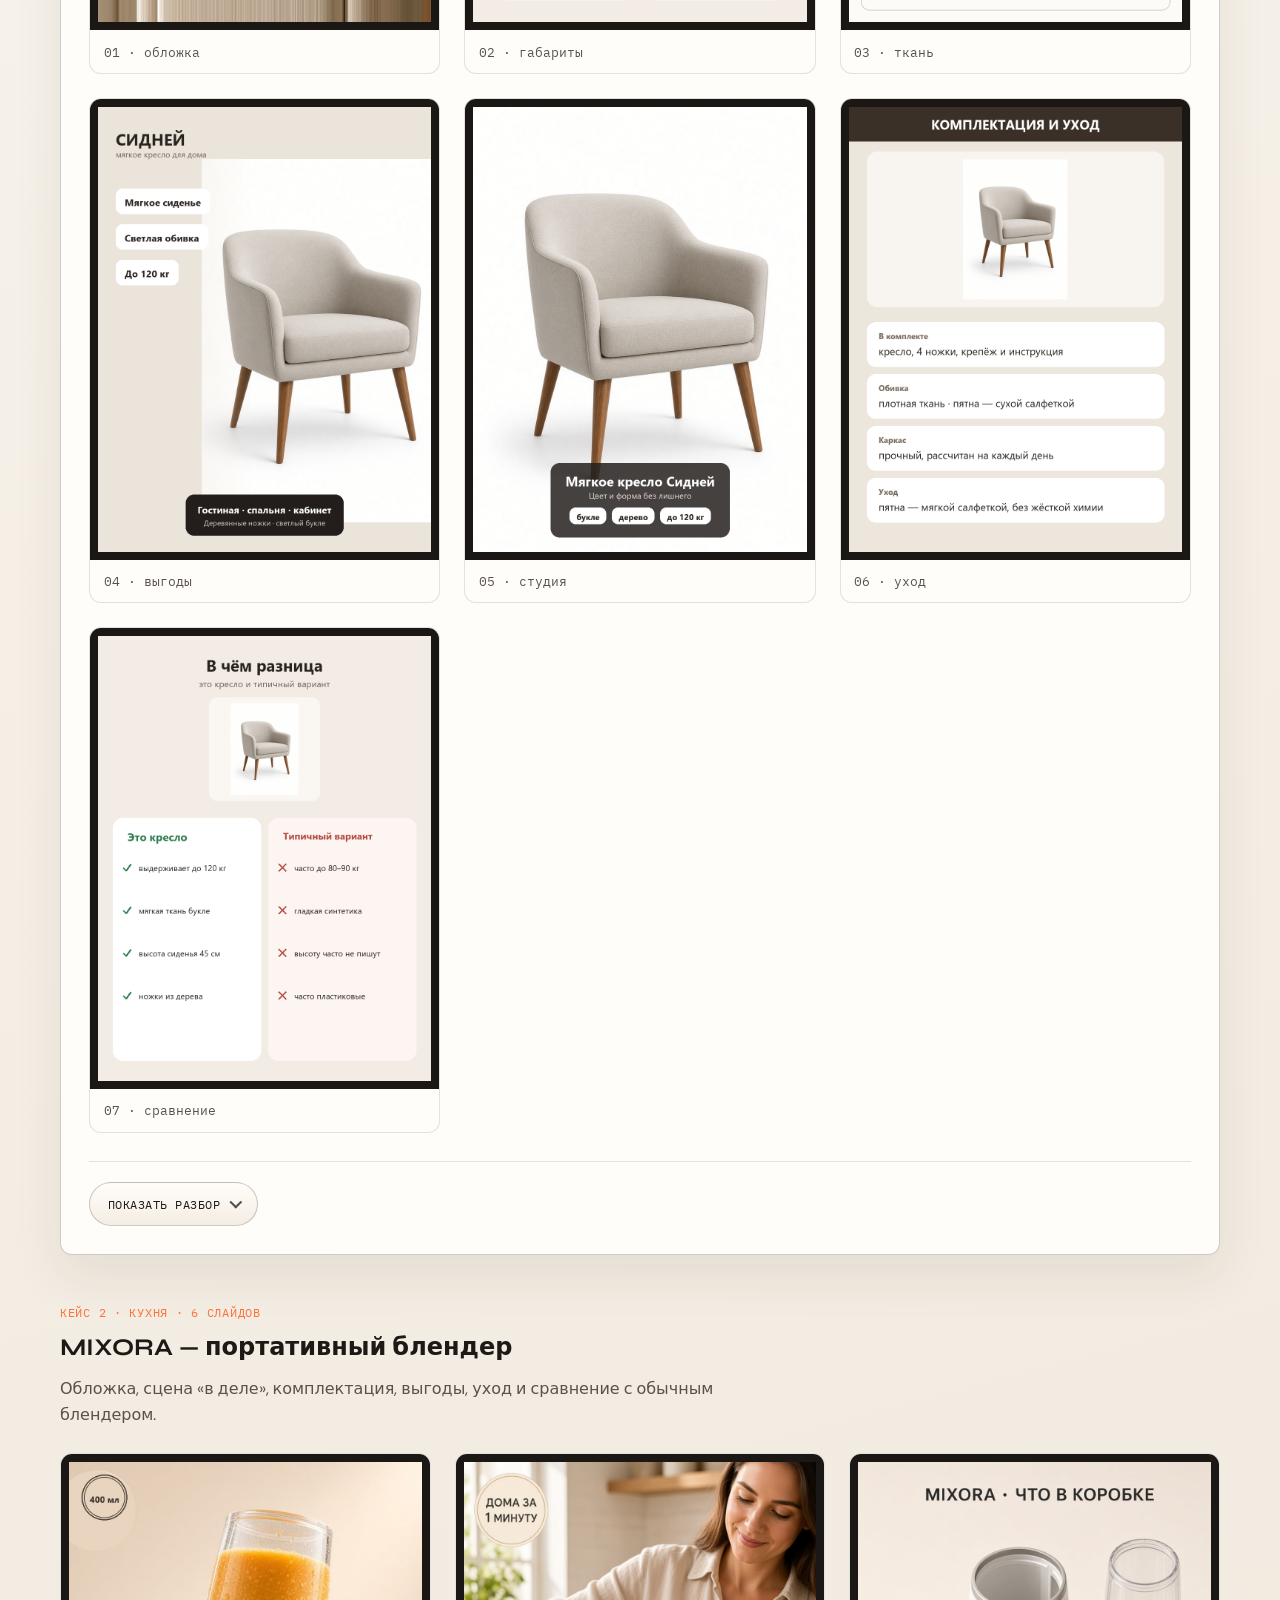
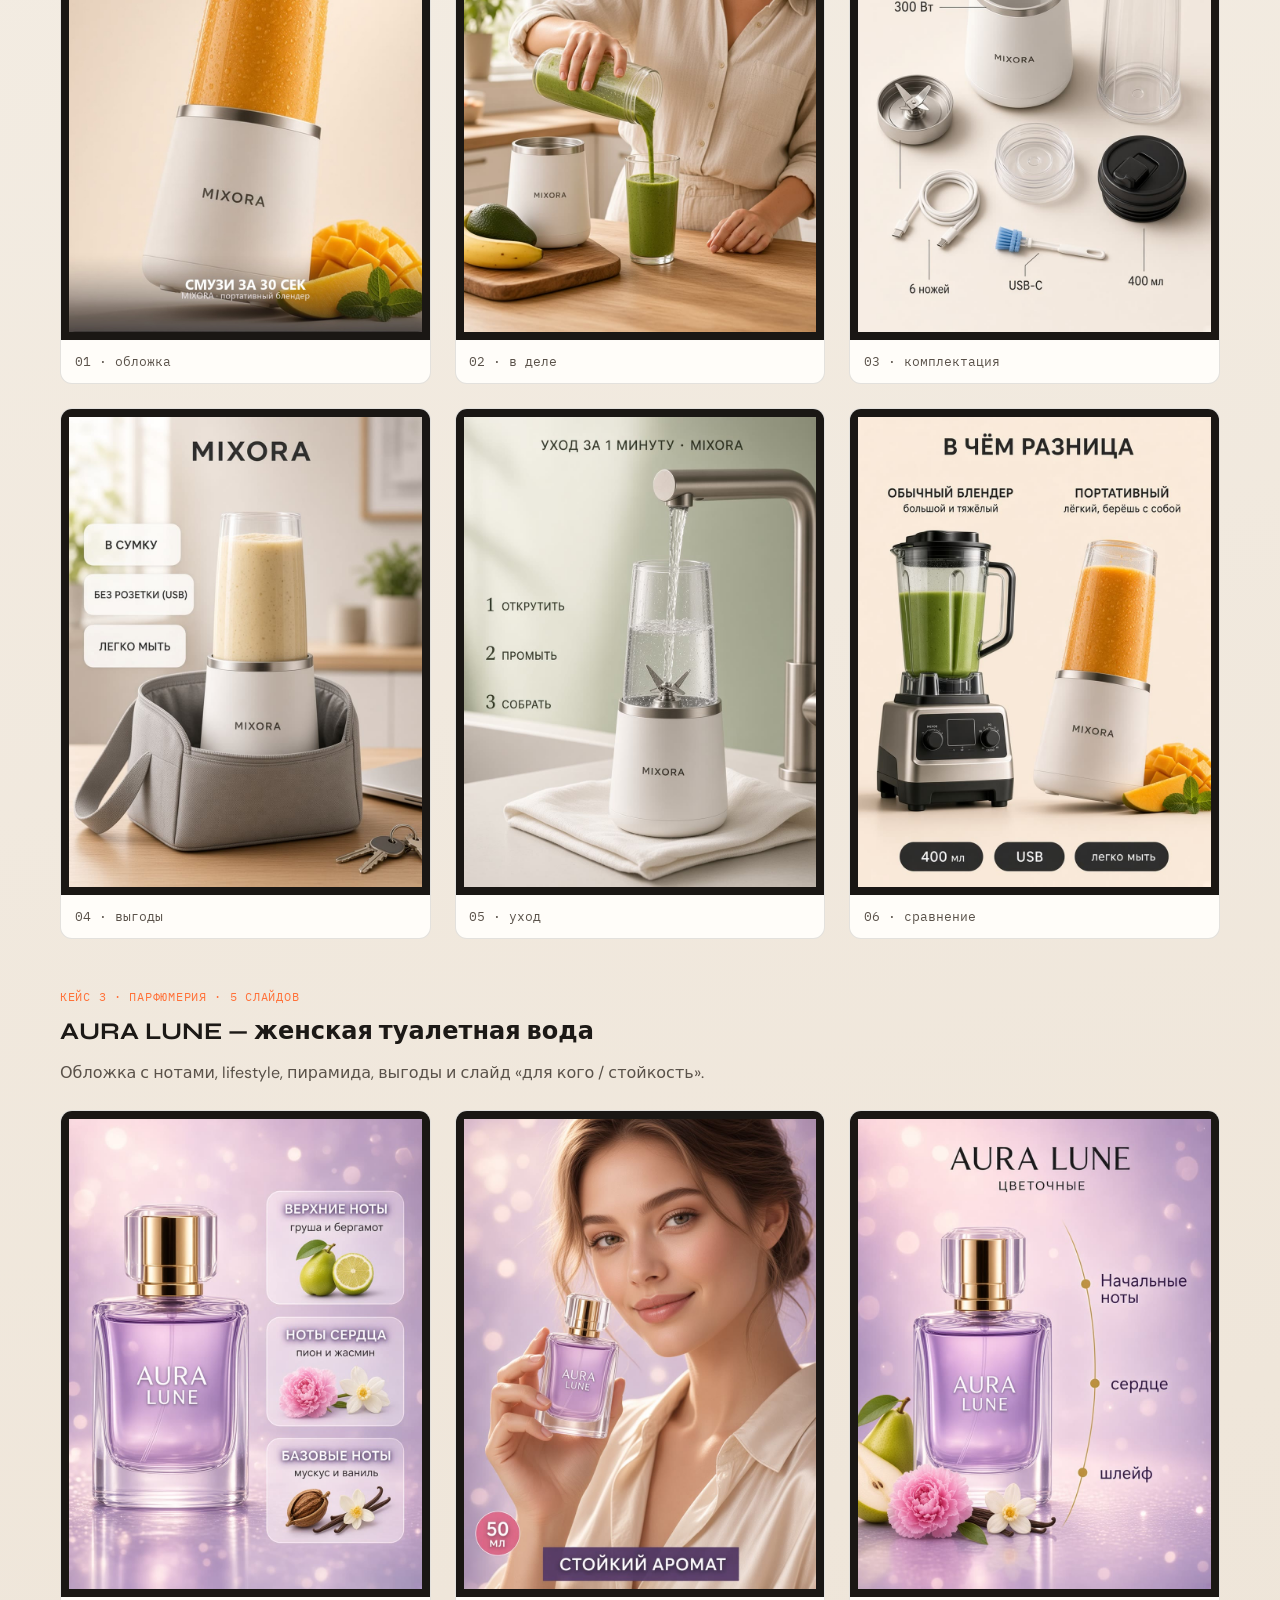
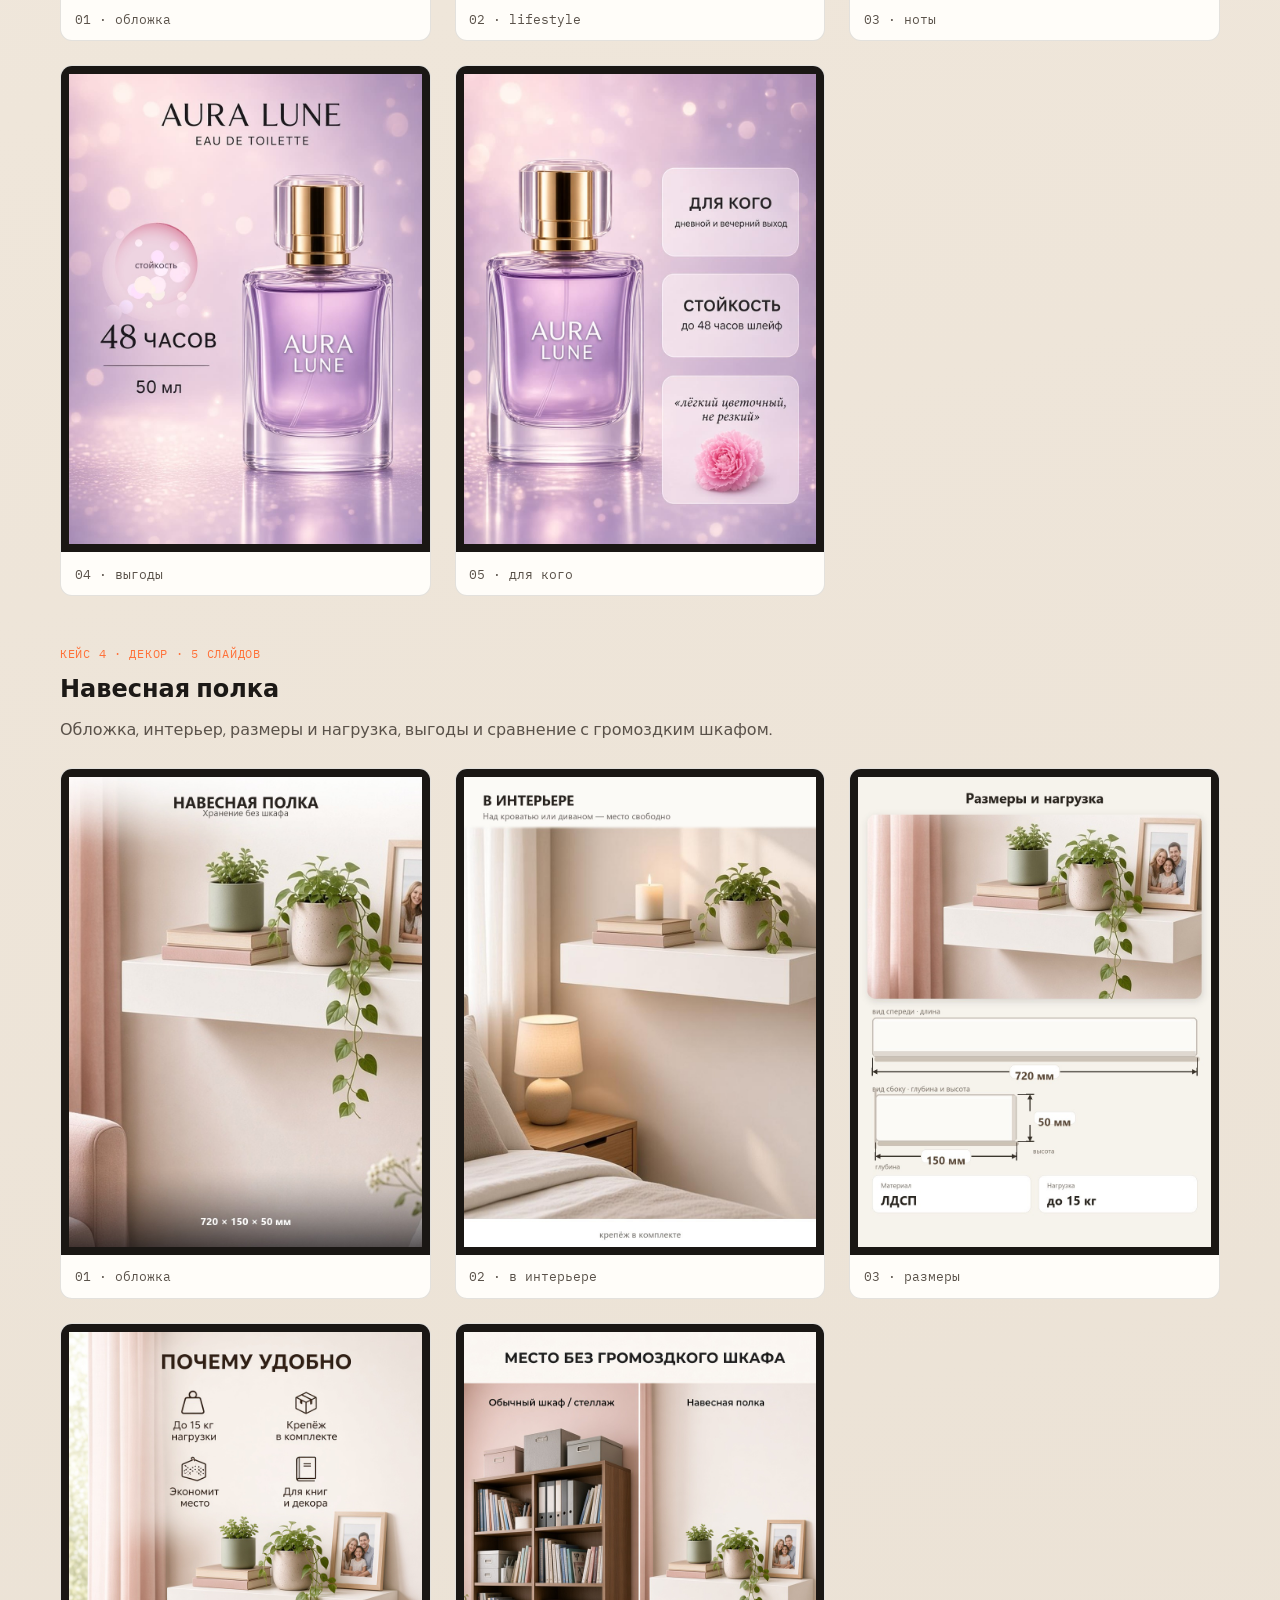
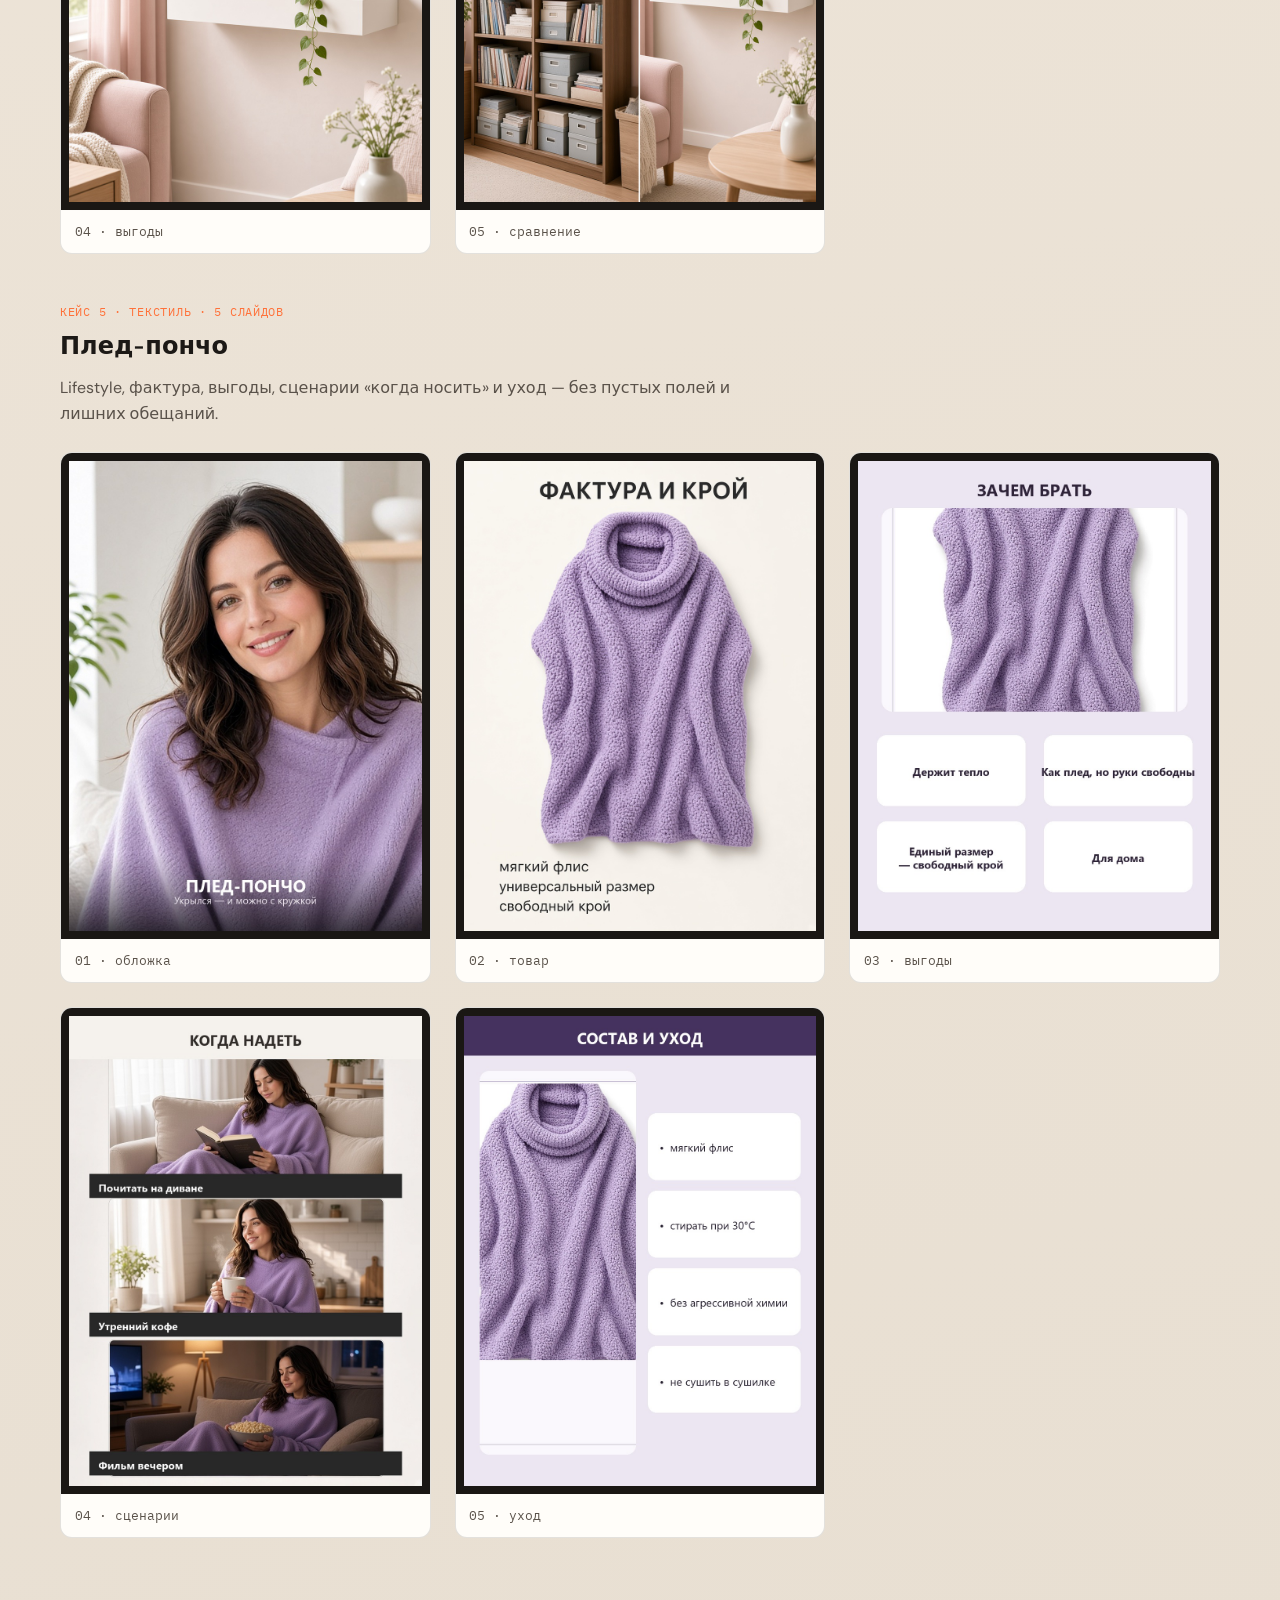
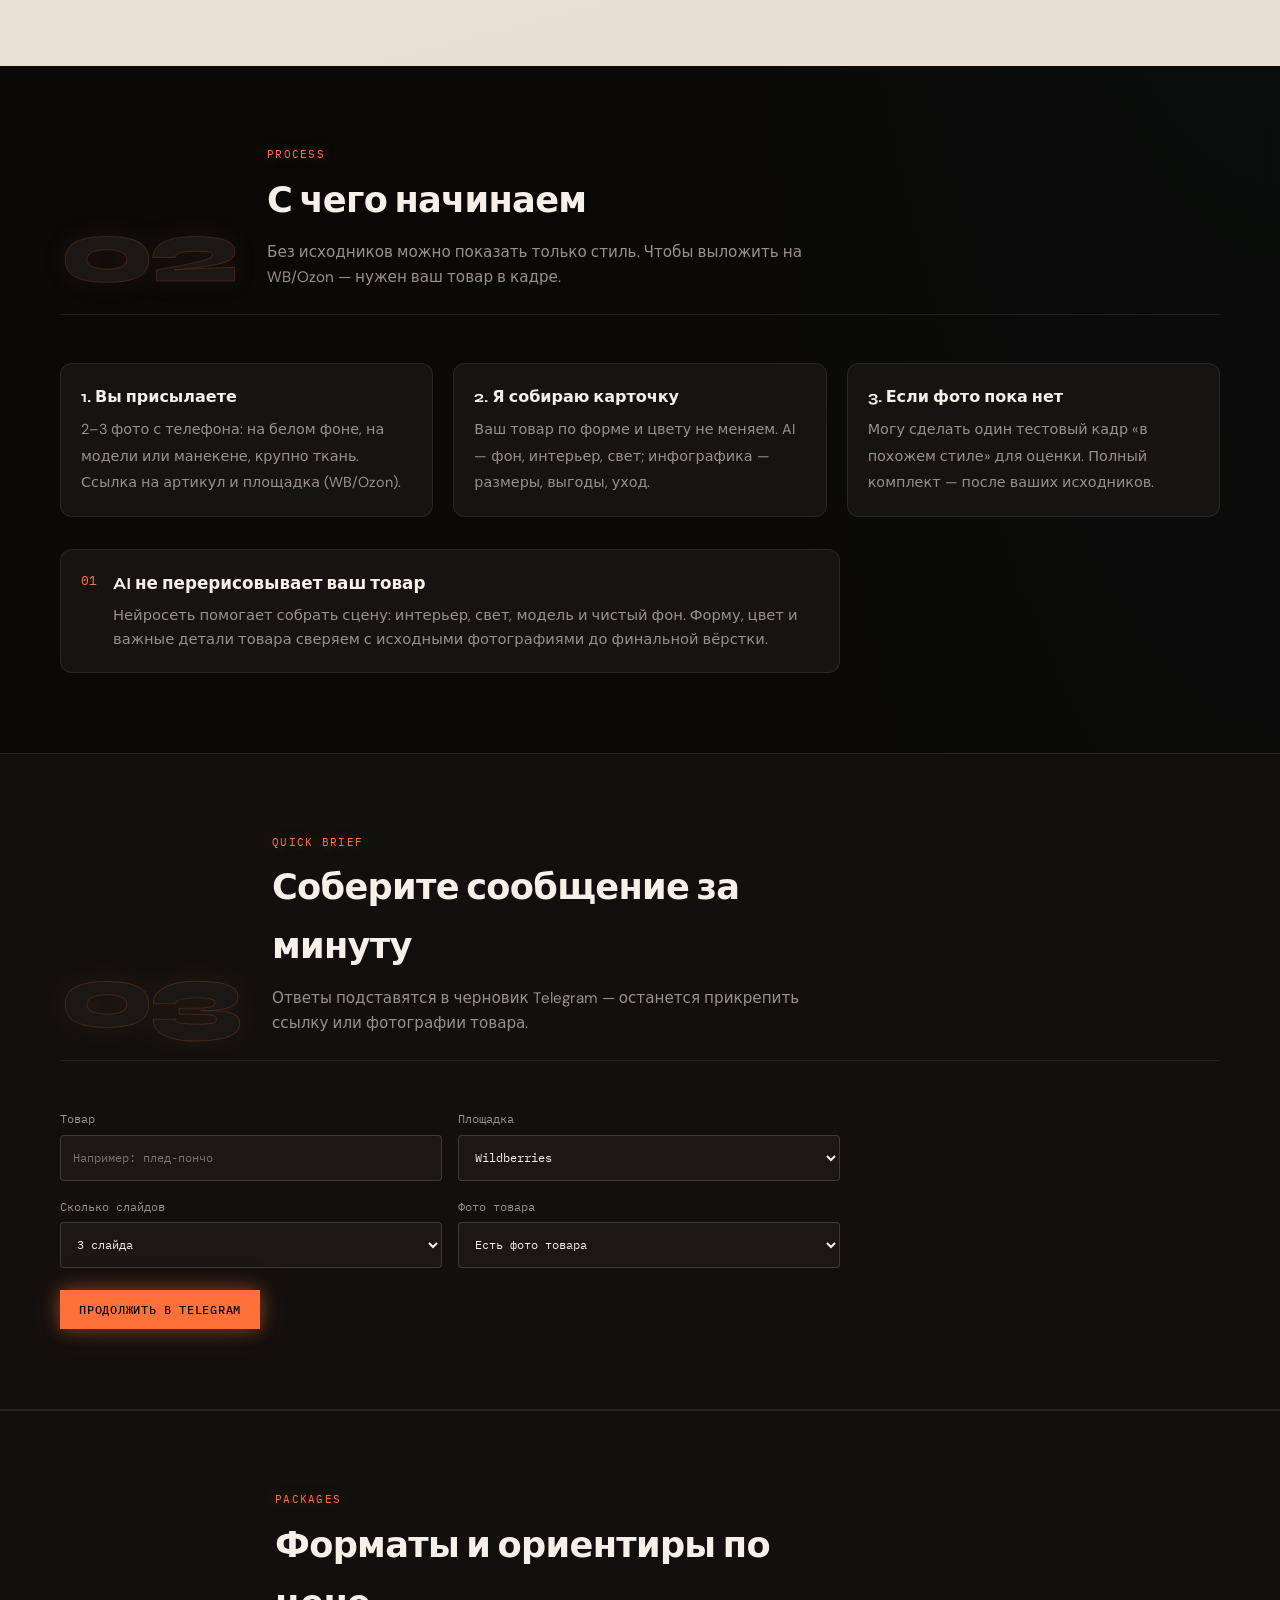
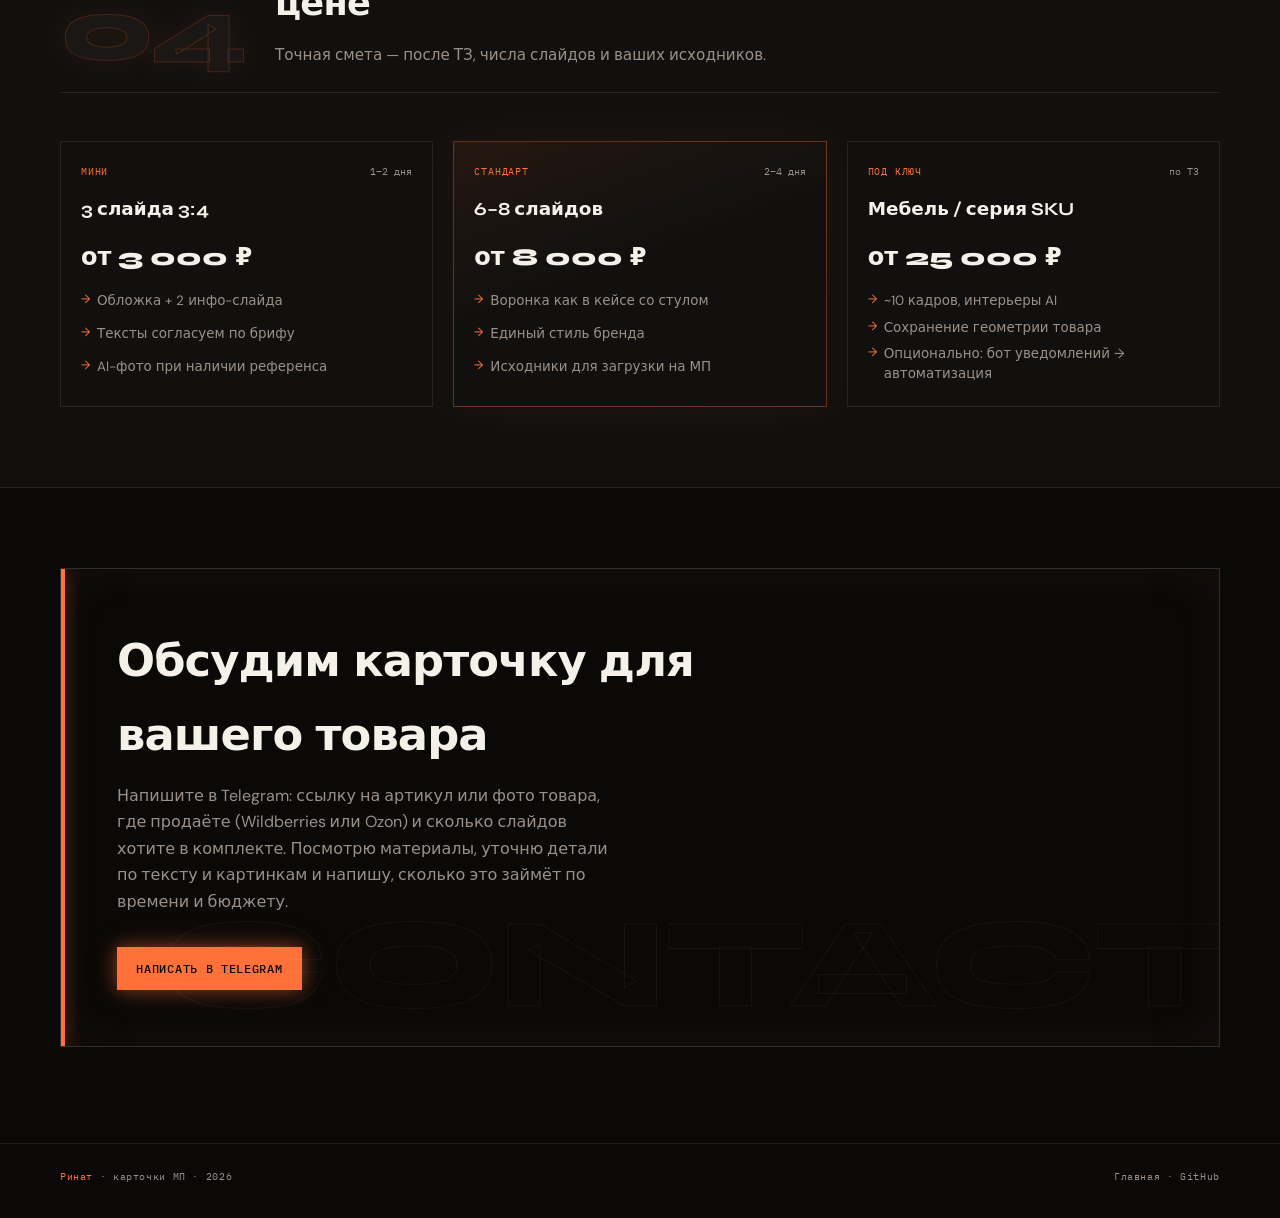
==== commit dd7cb417: "Bust cache for updated chair cover without footer bar. Co-authored-by: Cursor <cursoragent@cursor.co" ====
--- a/public/marketplace/index.html
+++ b/public/marketplace/index.html
@@ -62,7 +62,7 @@
           <div class="mp-hero-stack" aria-hidden="true">
             <img class="mp-hero-stack__card mp-hero-stack__card--back" src="../images/marketplace/case5/01_cover.jpg?v=20261027m" alt="" width="450" height="600" decoding="async">
             <img class="mp-hero-stack__card mp-hero-stack__card--mid" src="../images/marketplace/case4/01_cover_pyramid.jpg" alt="" width="450" height="600" decoding="async">
-            <img class="mp-hero-stack__card mp-hero-stack__card--front" src="../images/marketplace/case1/01_cover_interior.png?v=20261027m" alt="" width="450" height="600" decoding="async">
+            <img class="mp-hero-stack__card mp-hero-stack__card--front" src="../images/marketplace/case1/01_cover_interior.png?v=20261027n" alt="" width="450" height="600" decoding="async">
           </div>
           <p class="mp-hero-stack__caption">Пять учебных кейсов · формат 3:4</p>
         </div>
@@ -92,7 +92,7 @@
         </div>
 
         <div class="mp-slides mp-slides--expandable" id="chairSlides" data-expandable>
-          <figure class="mp-slide"><img src="../images/marketplace/case1/01_cover_interior.png?v=20261027m" alt="Обложка, интерьер" loading="lazy" width="450" height="600"><figcaption>01 · обложка</figcaption></figure>
+          <figure class="mp-slide"><img src="../images/marketplace/case1/01_cover_interior.png?v=20261027n" alt="Обложка, интерьер" loading="lazy" width="450" height="600"><figcaption>01 · обложка</figcaption></figure>
           <figure class="mp-slide"><img src="../images/marketplace/case1/02_dimensions.png?v=20261027f" alt="Габариты" loading="lazy" width="450" height="600"><figcaption>02 · габариты</figcaption></figure>
           <figure class="mp-slide"><img src="../images/marketplace/case1/03_fabric_detail.png" alt="Ткань" loading="lazy" width="450" height="600"><figcaption>03 · ткань</figcaption></figure>
           <figure class="mp-slide mp-slide--more"><img src="../images/marketplace/case1/04_benefits.png?v=20261027f" alt="Преимущества" loading="lazy" width="450" height="600"><figcaption>04 · выгоды</figcaption></figure>
@@ -152,7 +152,7 @@
                     </figure>
                     <span class="mp-compare__arrow" aria-hidden="true">→</span>
                     <figure class="mp-compare__card">
-                      <img src="../images/marketplace/case1/01_cover_interior.png?v=20261027m" alt="Финал: обложка карточки" loading="lazy" width="450" height="600">
+                      <img src="../images/marketplace/case1/01_cover_interior.png?v=20261027n" alt="Финал: обложка карточки" loading="lazy" width="450" height="600">
                       <figcaption>Слайд 01 · обложка в карточке</figcaption>
                     </figure>
                   </div>
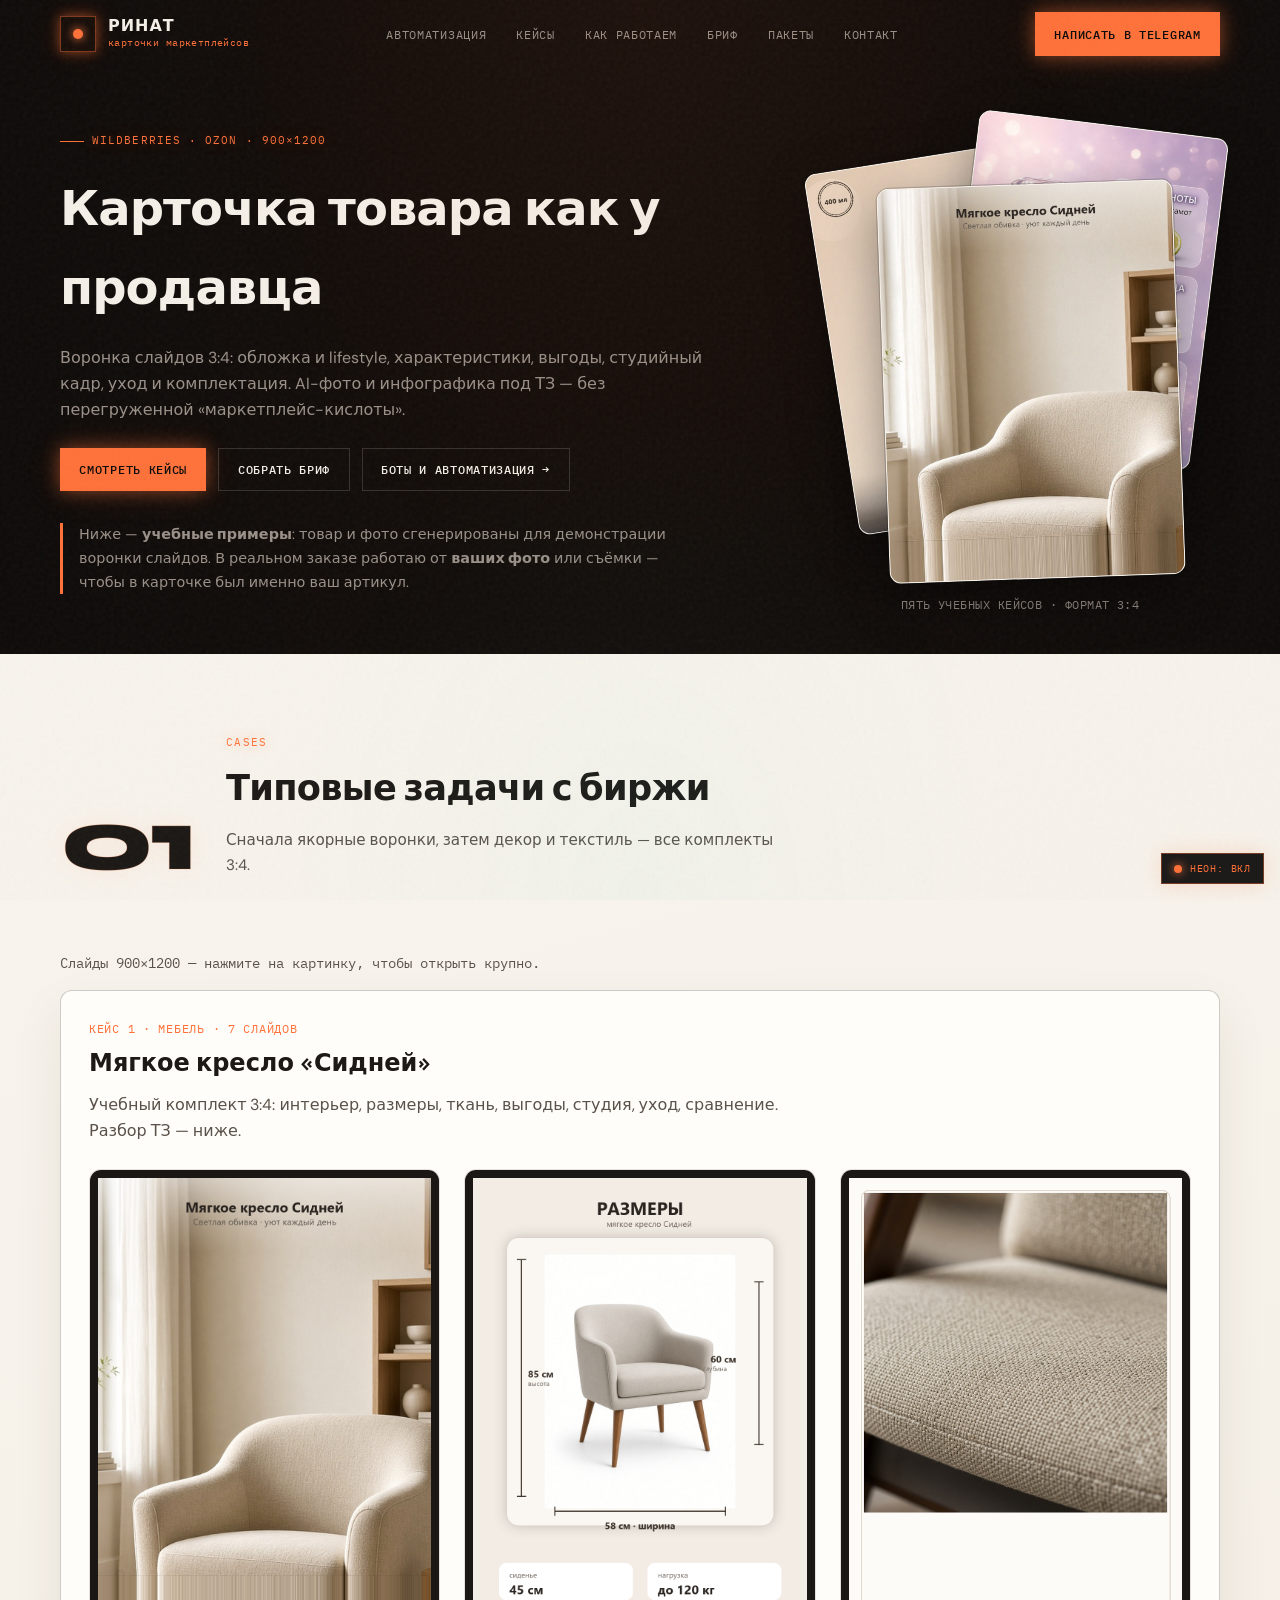
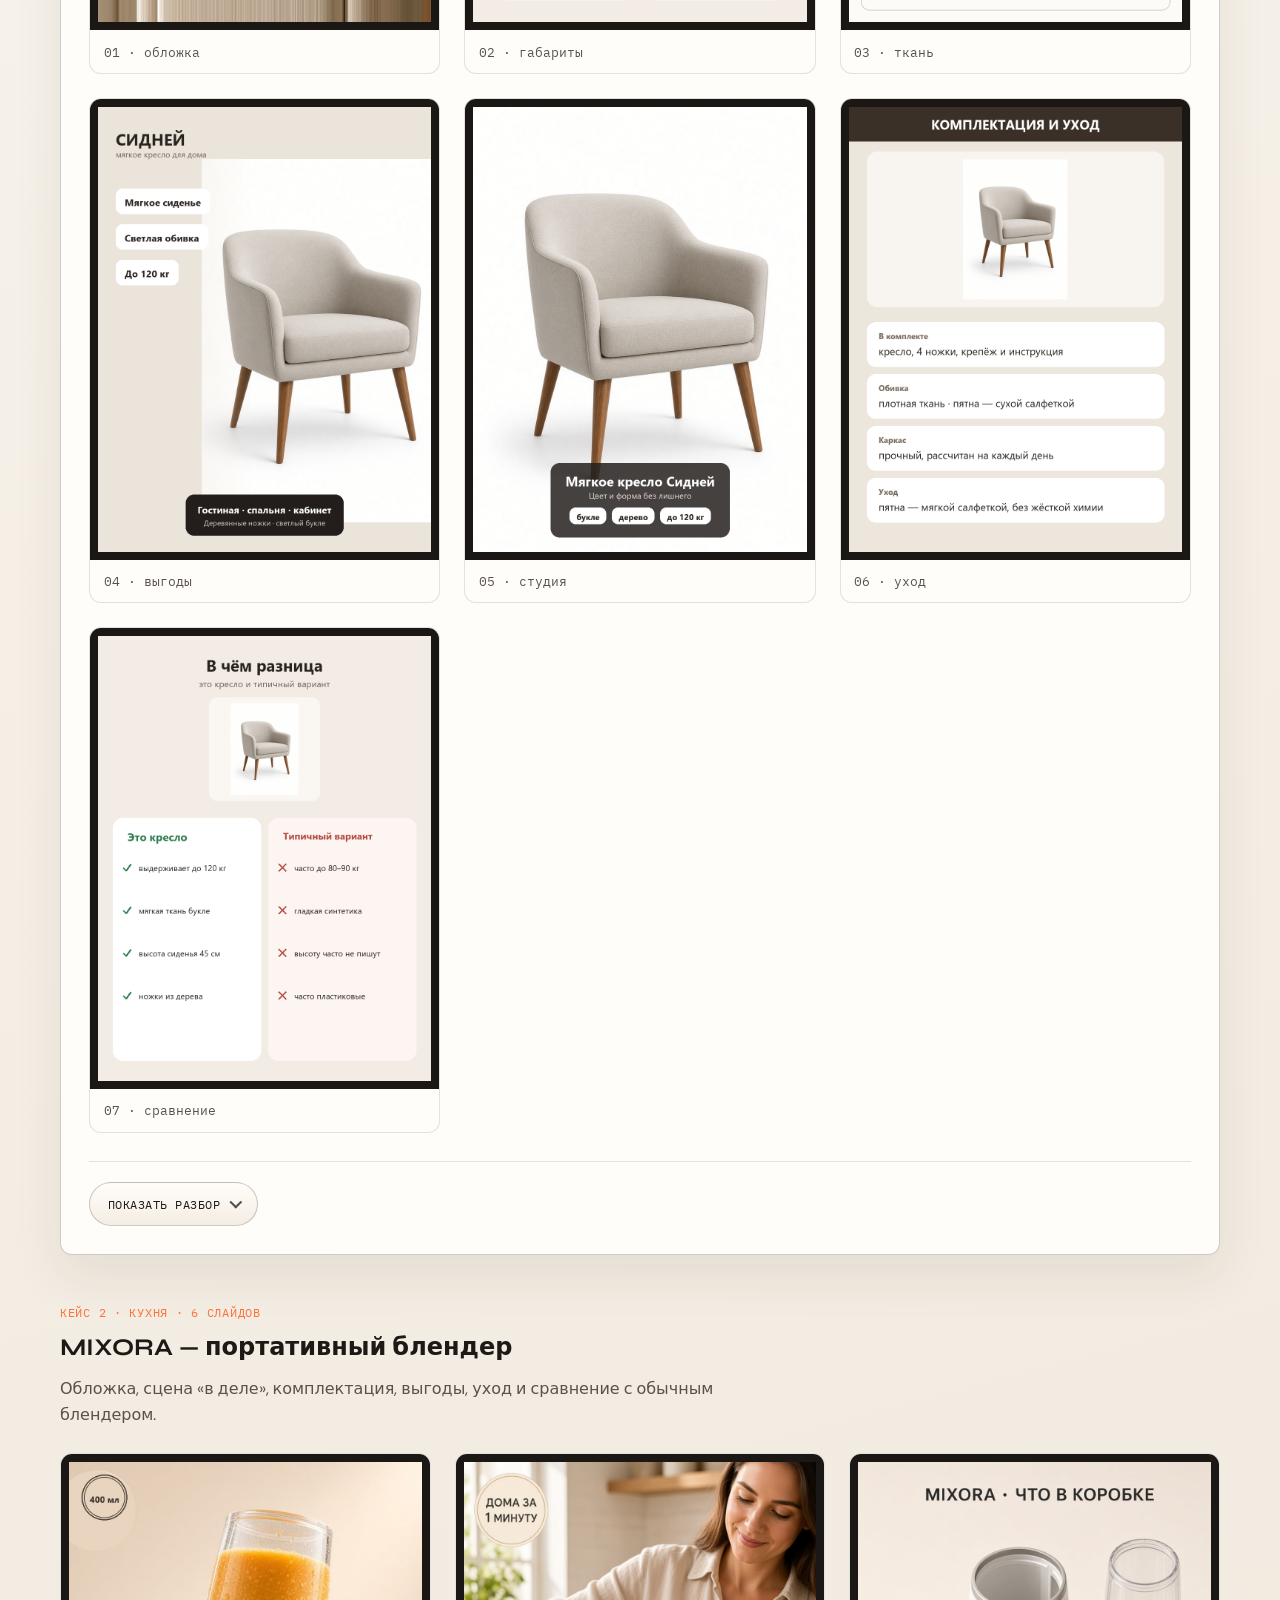
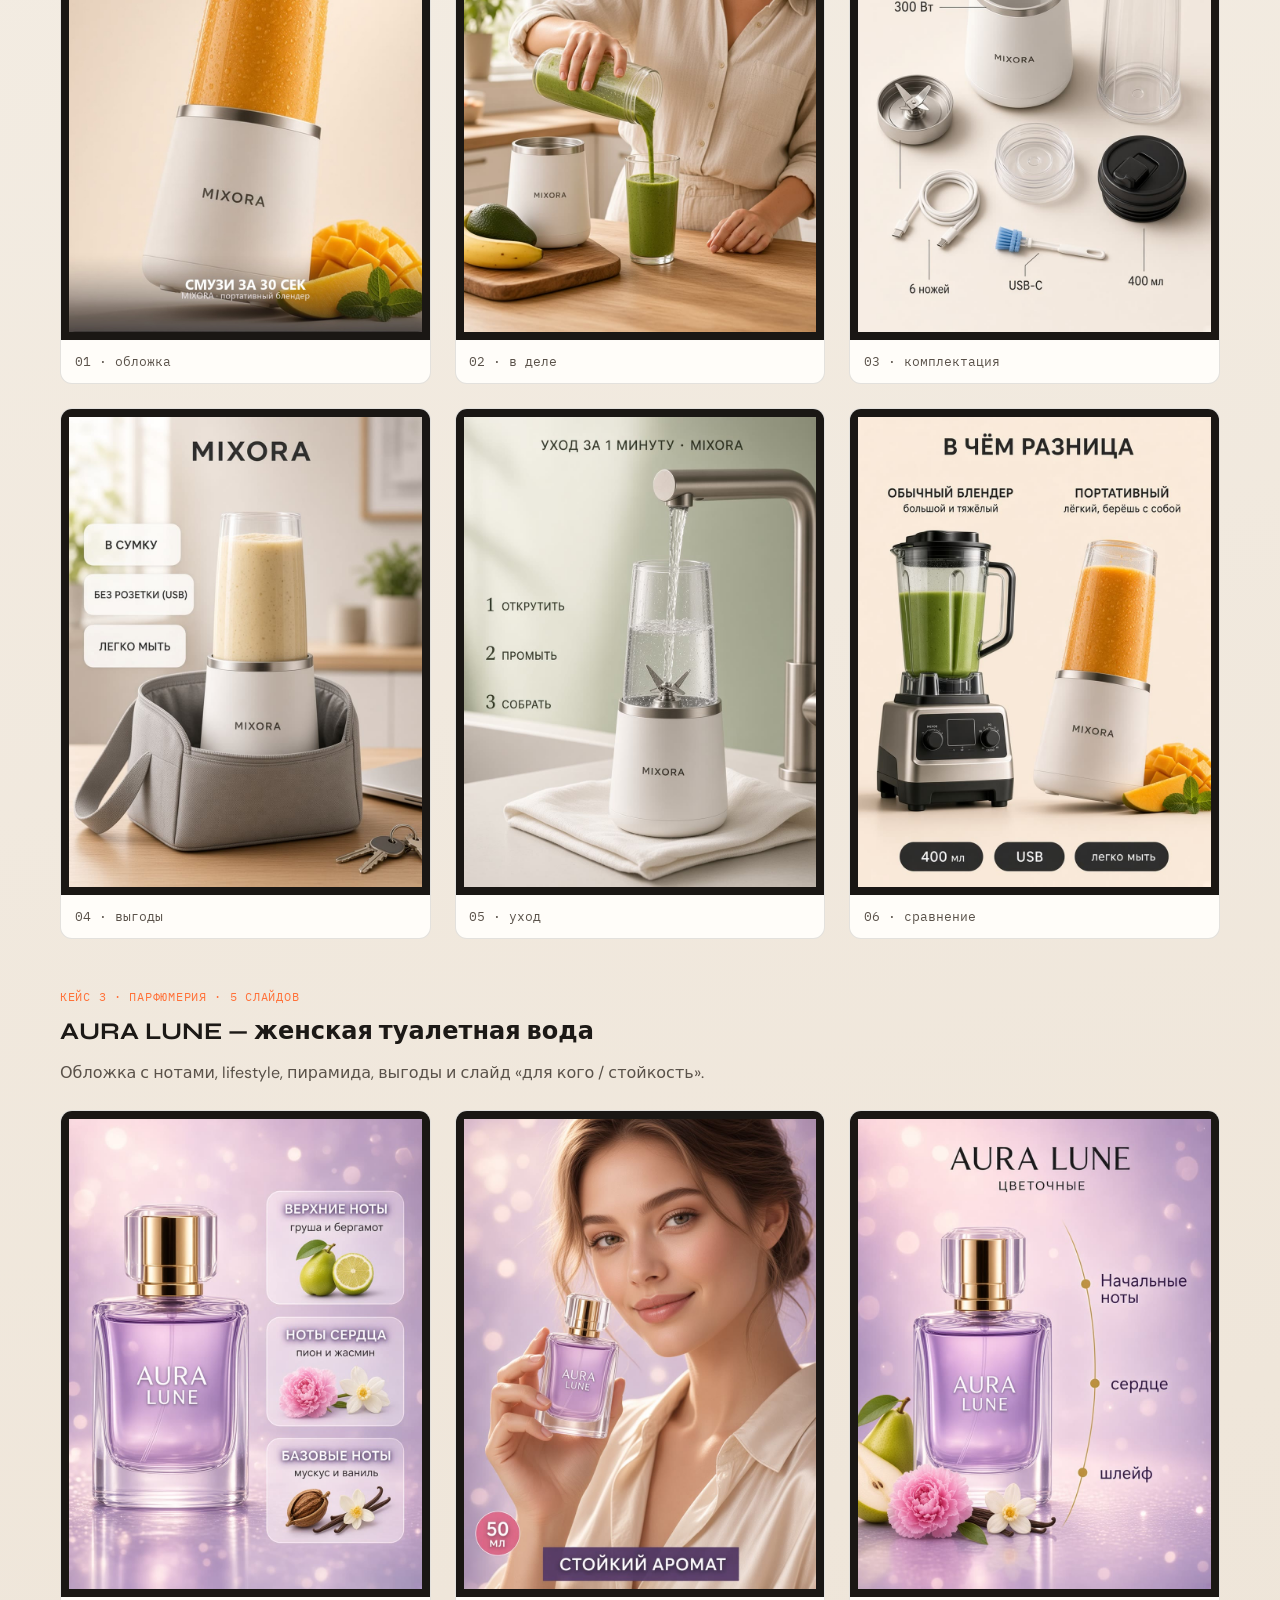
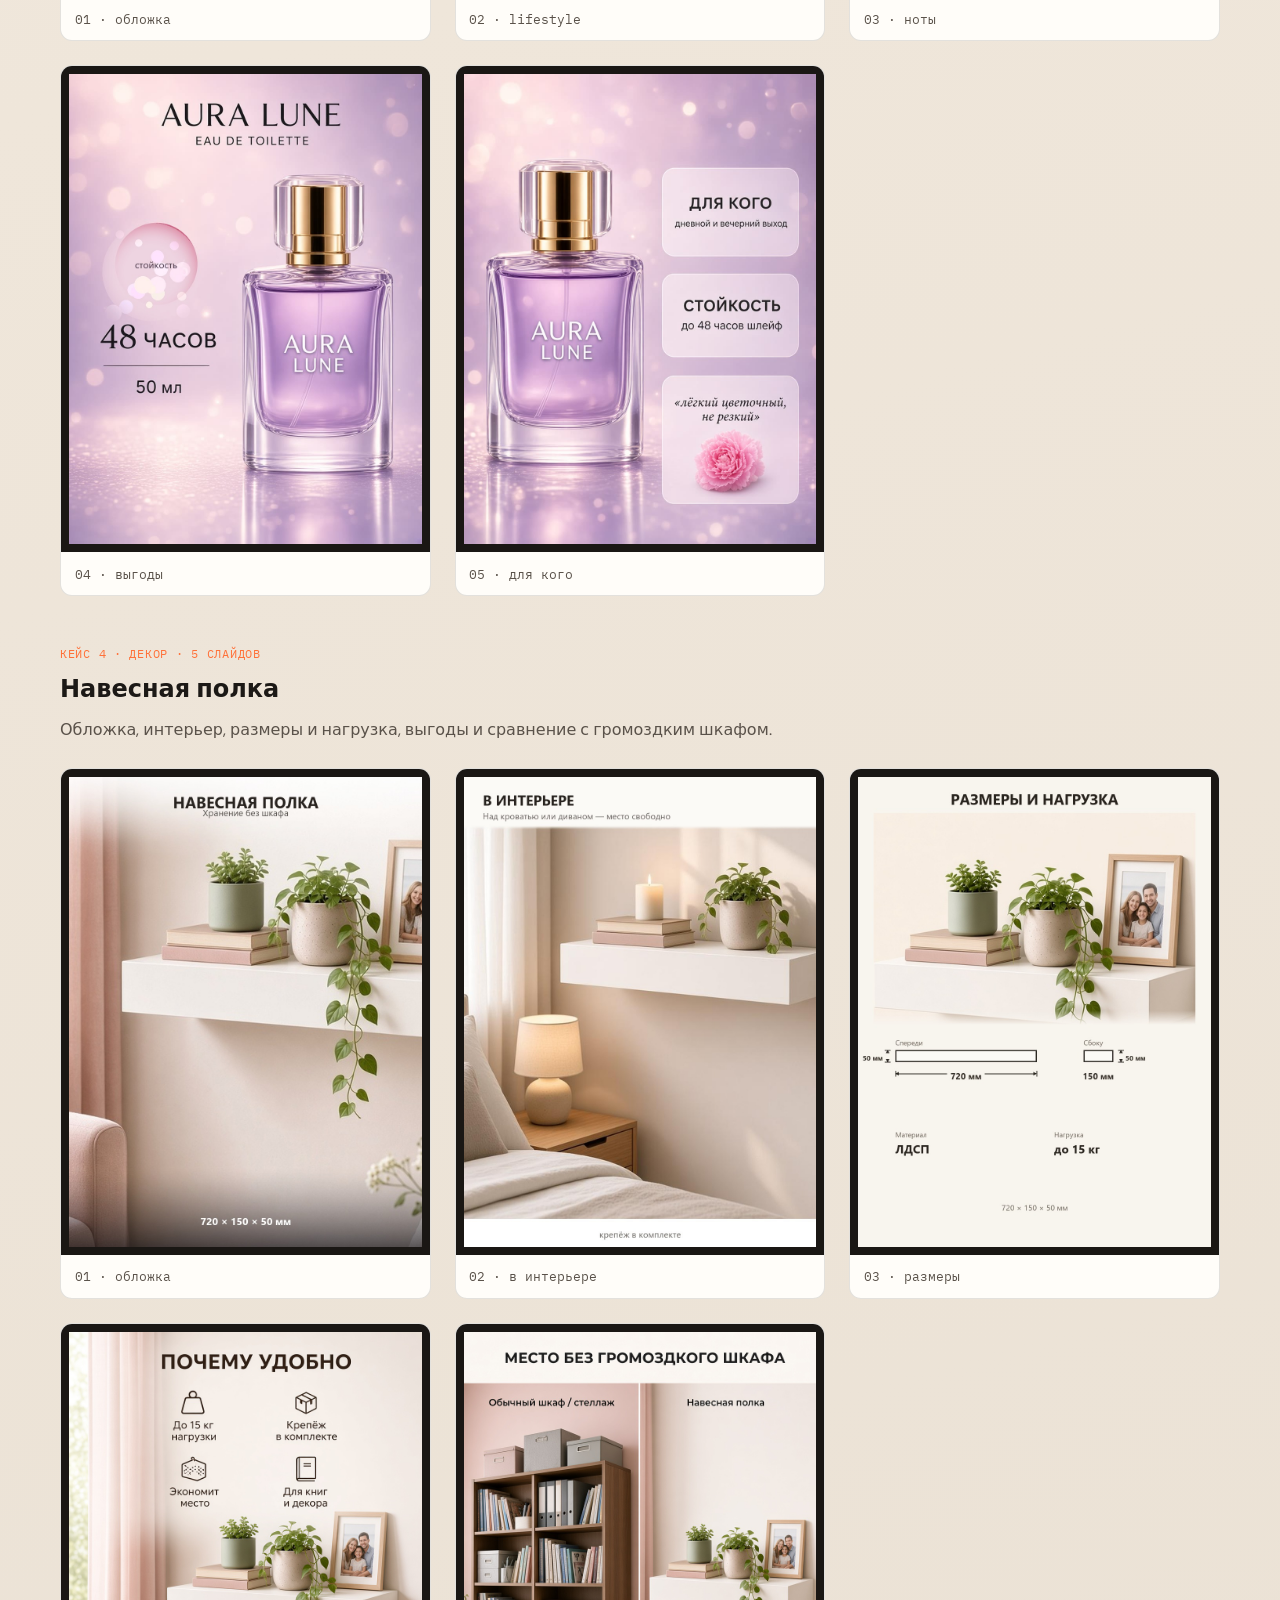
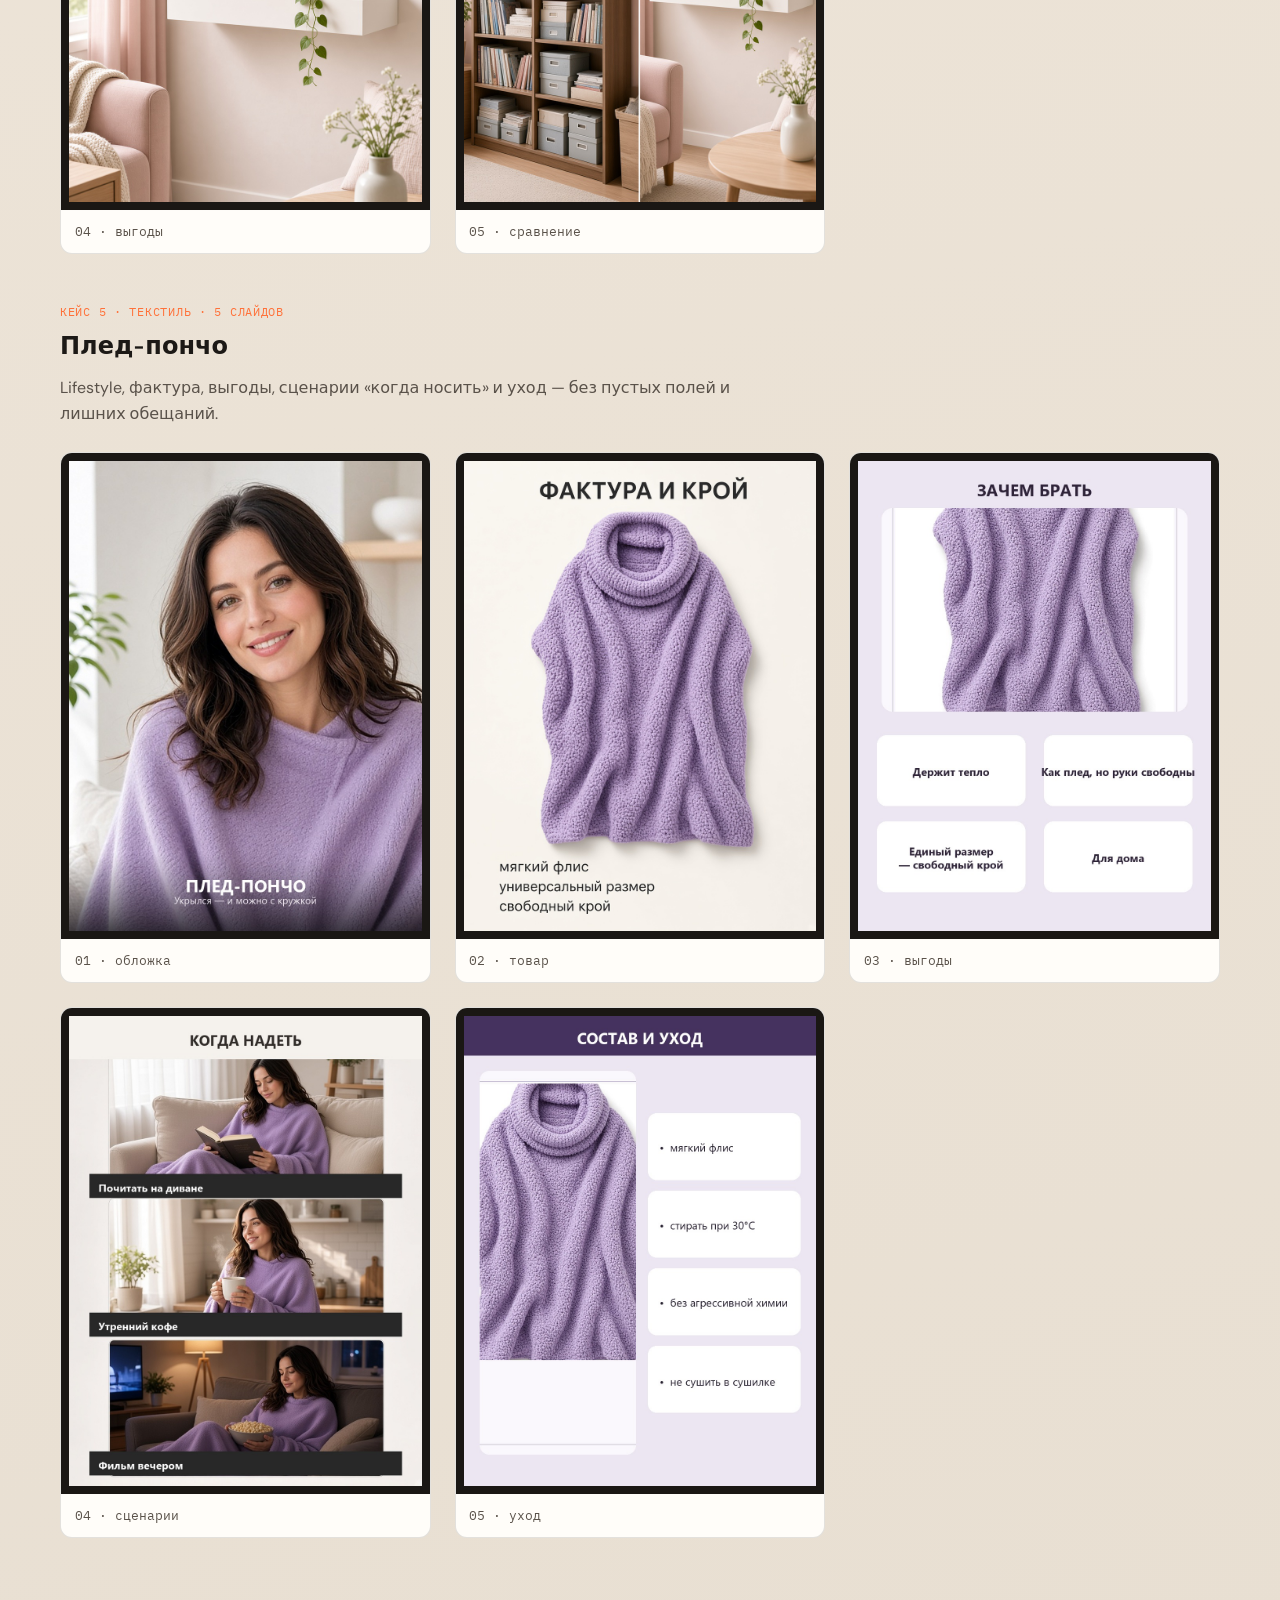
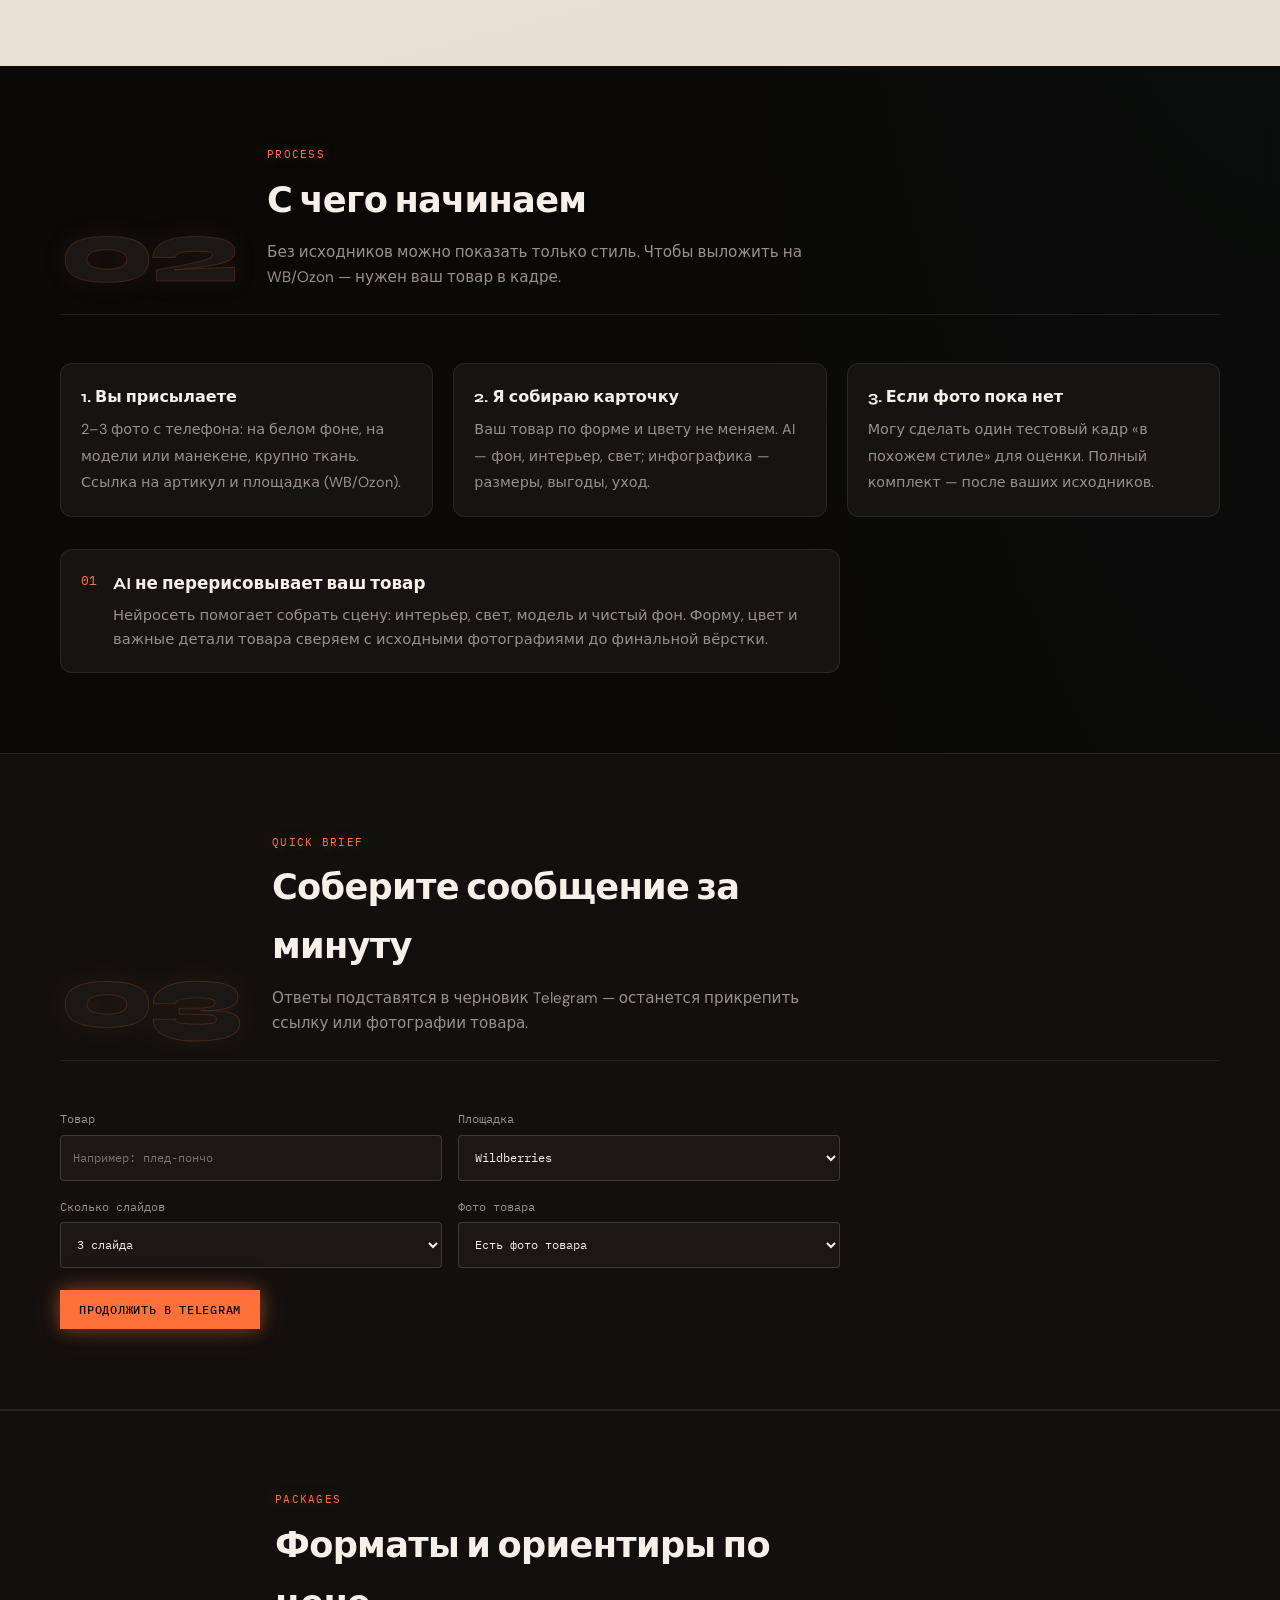
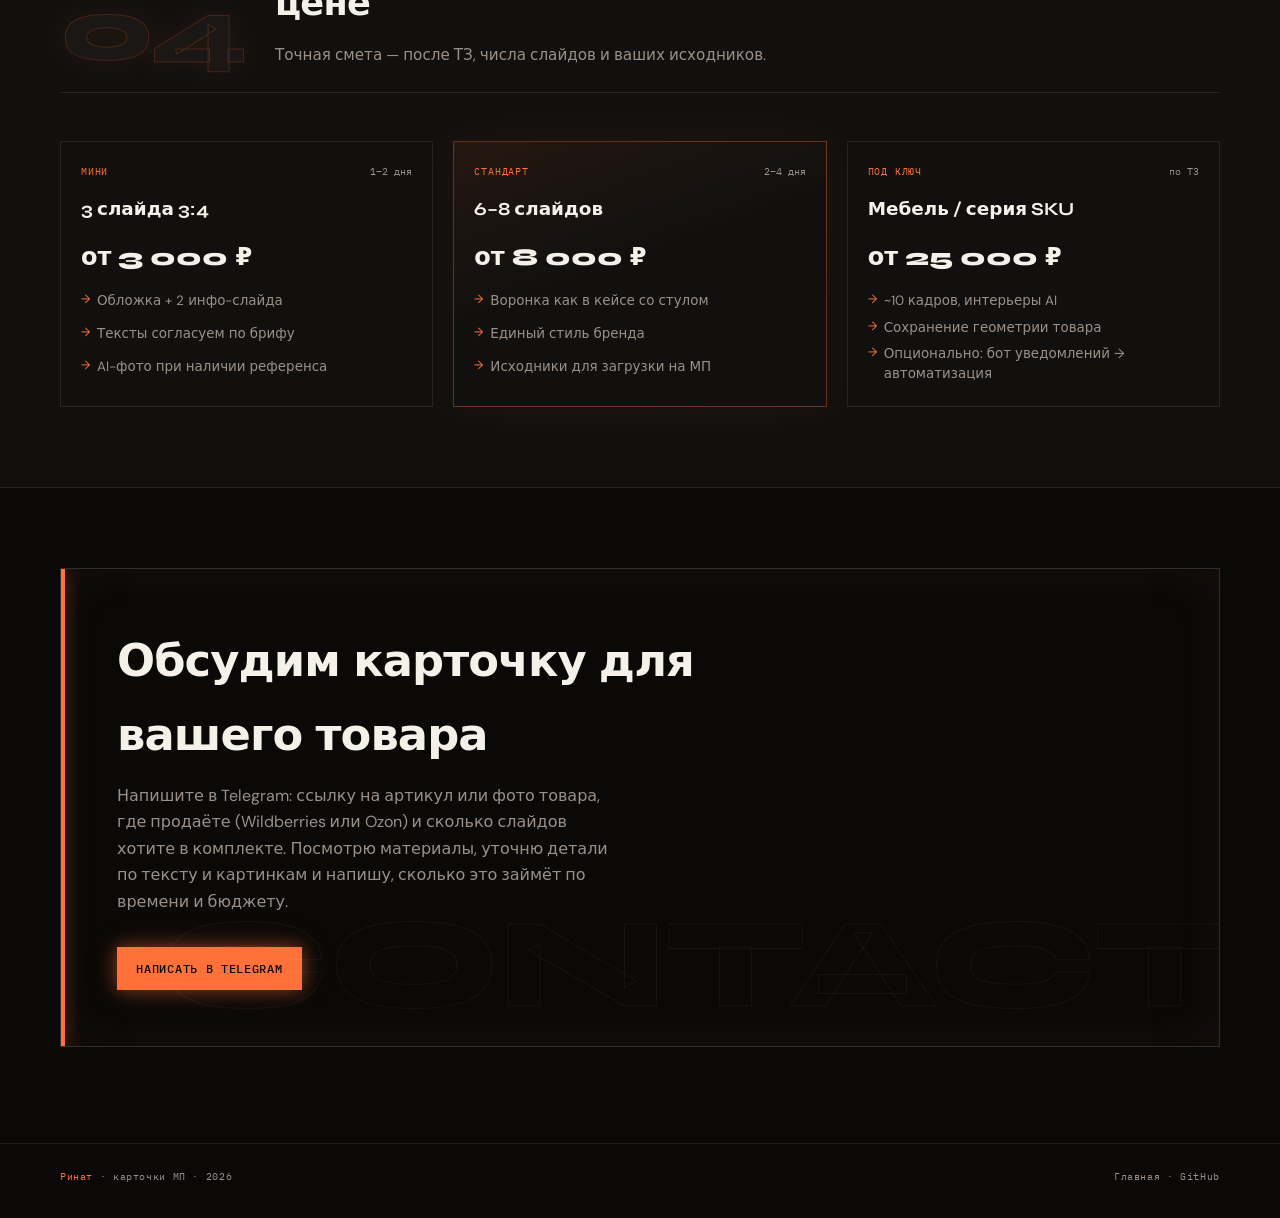
==== commit 3747b214: "Ship shelf dims slide: lifestyle photo plus front/side schemes. Co-authored-by: Cursor <cursoragent@" ====
--- a/public/marketplace/index.html
+++ b/public/marketplace/index.html
@@ -216,7 +216,7 @@
         <div class="mp-slides">
           <figure class="mp-slide"><img src="../images/marketplace/case2/01_cover.jpg?v=20261027m" alt="Обложка навесной полки" loading="lazy" width="450" height="600"><figcaption>01 · обложка</figcaption></figure>
           <figure class="mp-slide"><img src="../images/marketplace/case2/02_lifestyle.jpg?v=20261027j" alt="Полка в интерьере" loading="lazy" width="450" height="600"><figcaption>02 · в интерьере</figcaption></figure>
-          <figure class="mp-slide"><img src="../images/marketplace/case2/03_specs_dims.jpg?v=20261027j" alt="Размеры и нагрузка" loading="lazy" width="450" height="600"><figcaption>03 · размеры</figcaption></figure>
+          <figure class="mp-slide"><img src="../images/marketplace/case2/03_specs_dims.jpg?v=20261027o" alt="Размеры и нагрузка" loading="lazy" width="450" height="600"><figcaption>03 · размеры</figcaption></figure>
           <figure class="mp-slide"><img src="../images/marketplace/case2/04_benefits.jpg?v=20261027f" alt="Выгоды полки" loading="lazy" width="450" height="600"><figcaption>04 · выгоды</figcaption></figure>
           <figure class="mp-slide"><img src="../images/marketplace/case2/05_compare.jpg?v=20261027f" alt="Сравнение со шкафом" loading="lazy" width="450" height="600"><figcaption>05 · сравнение</figcaption></figure>
         </div>
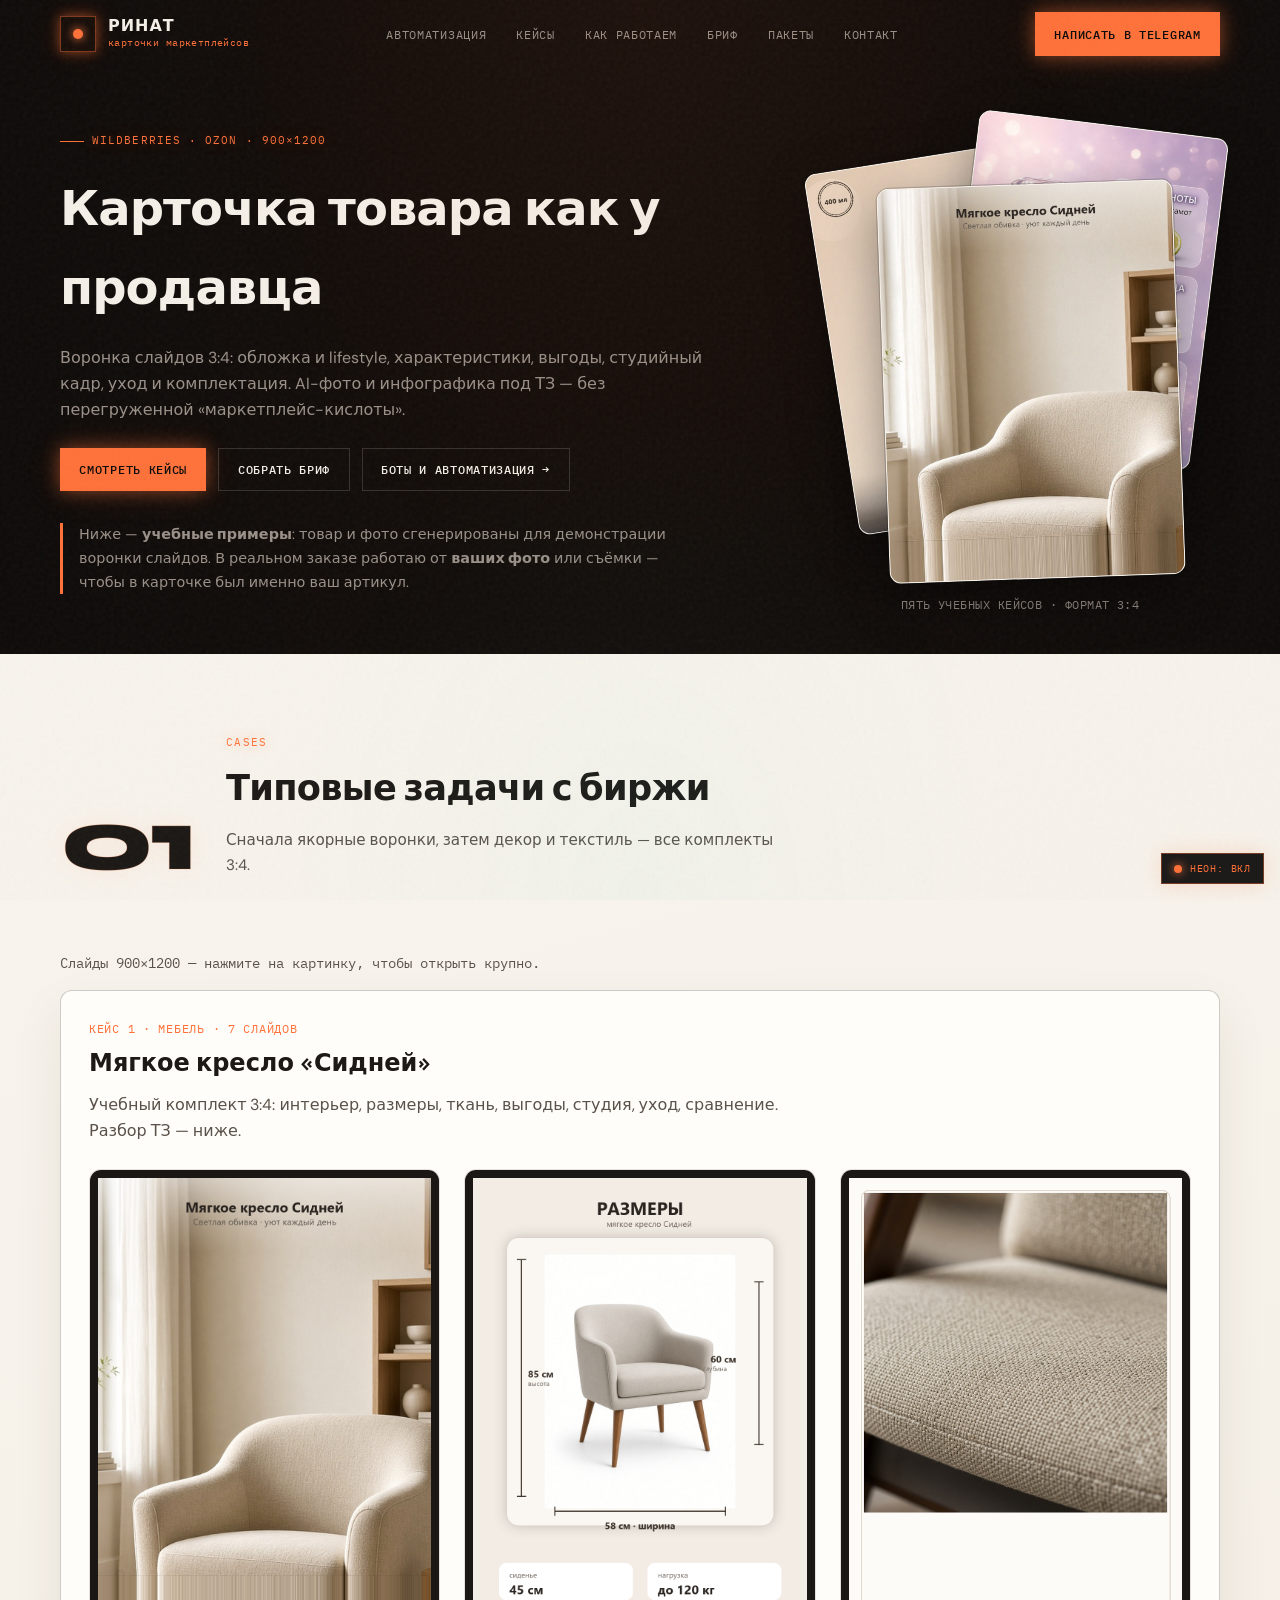
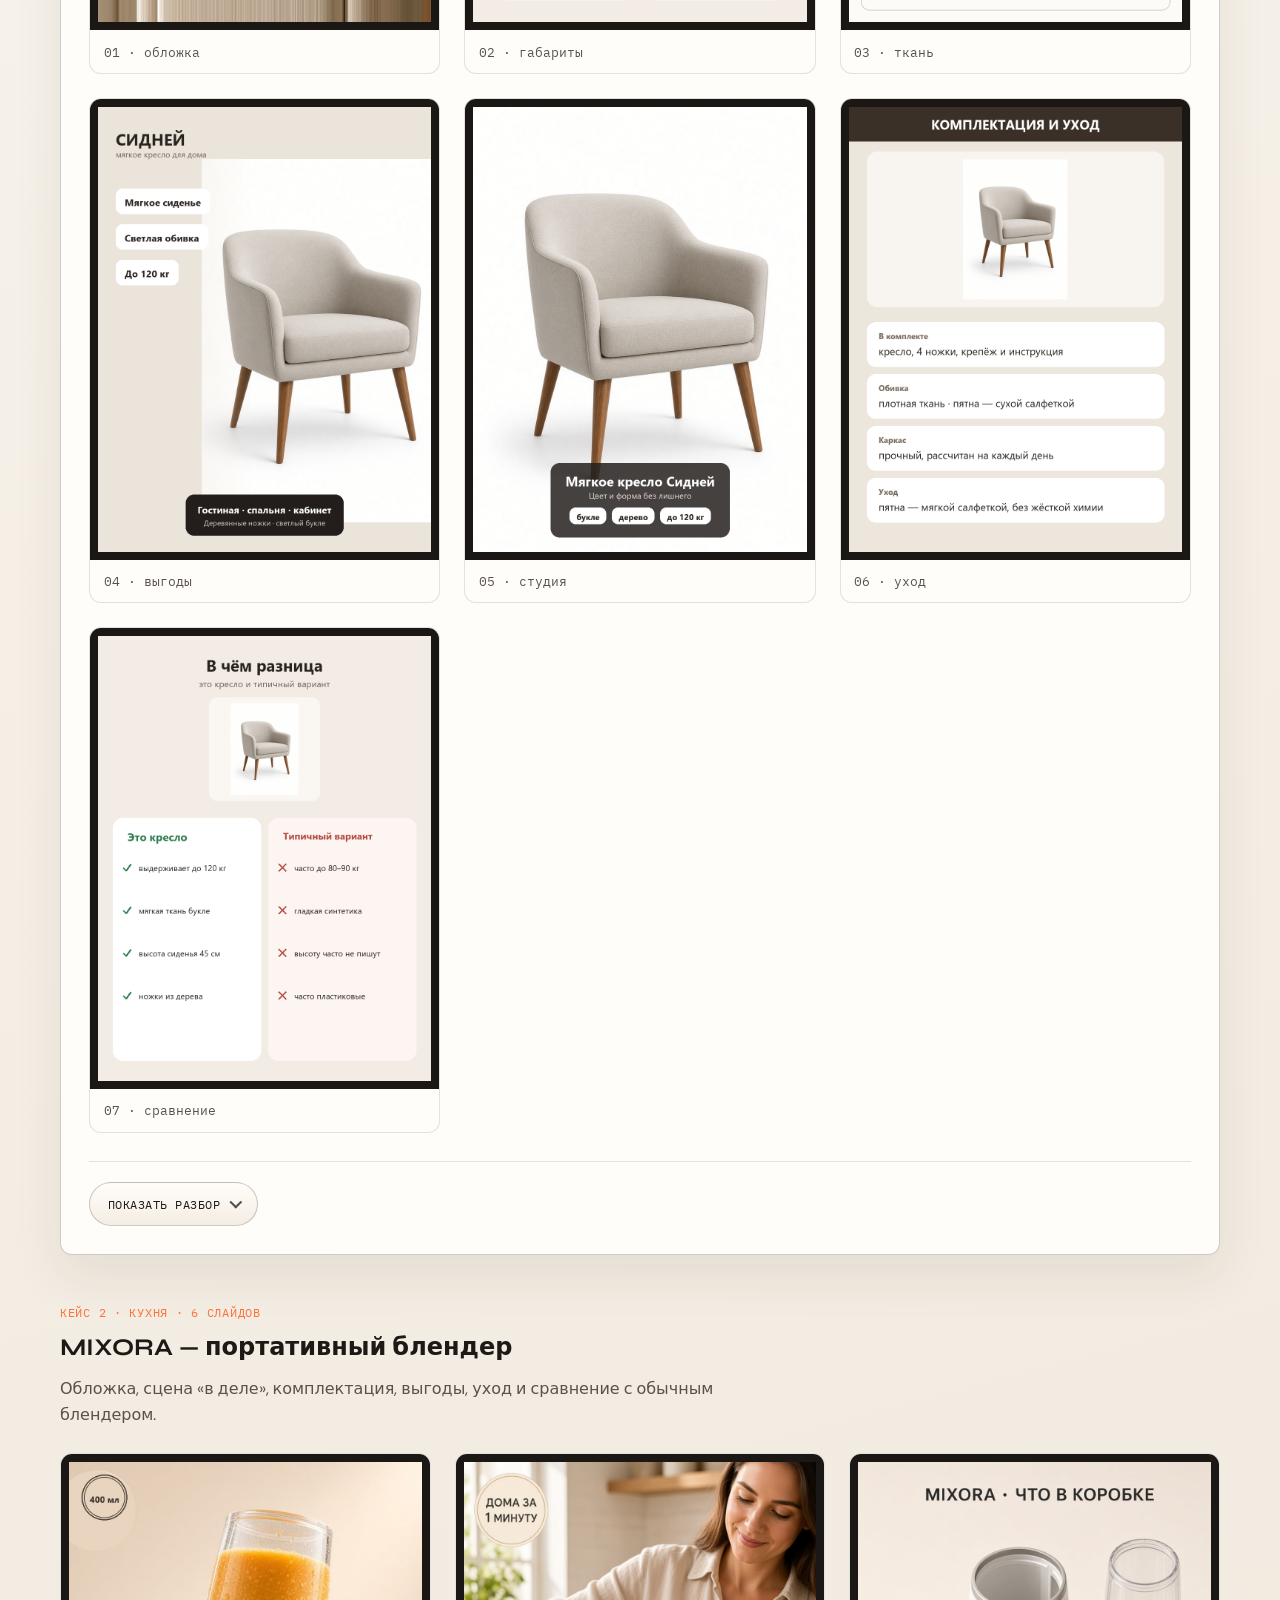
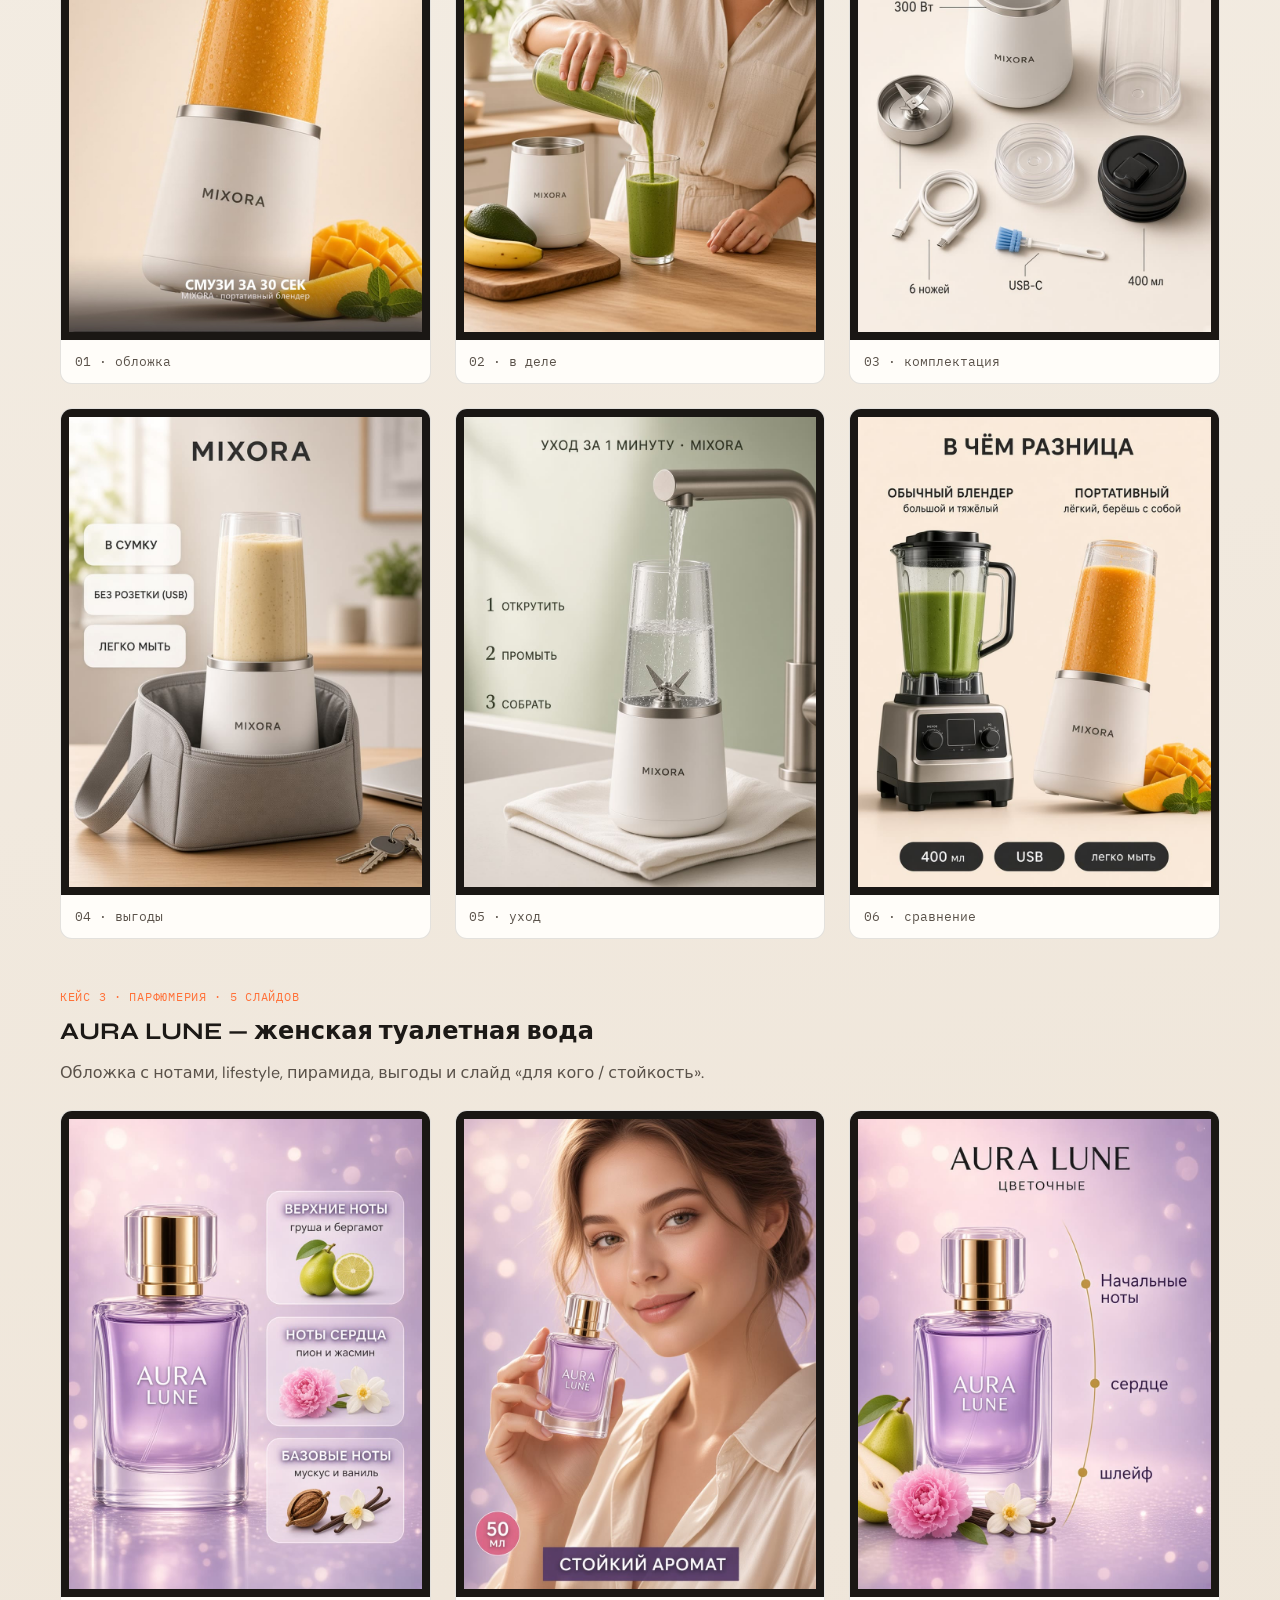
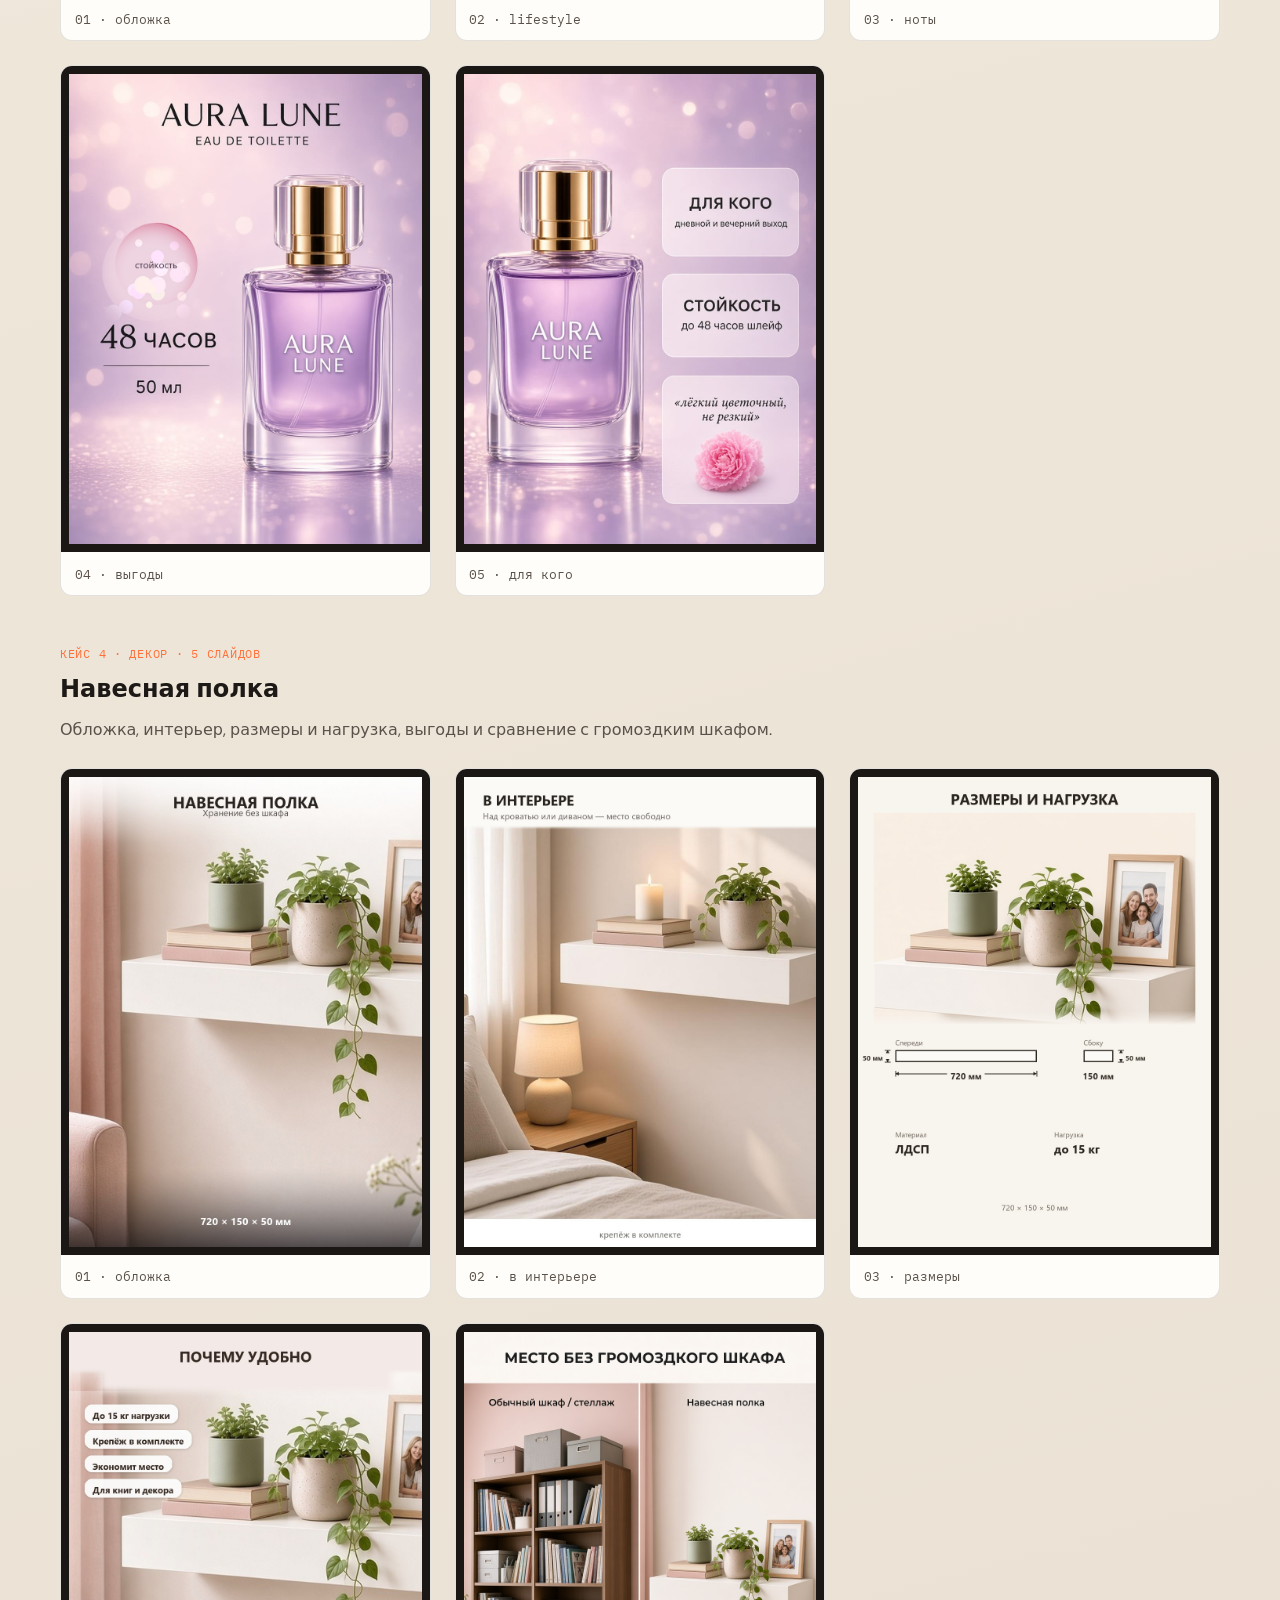
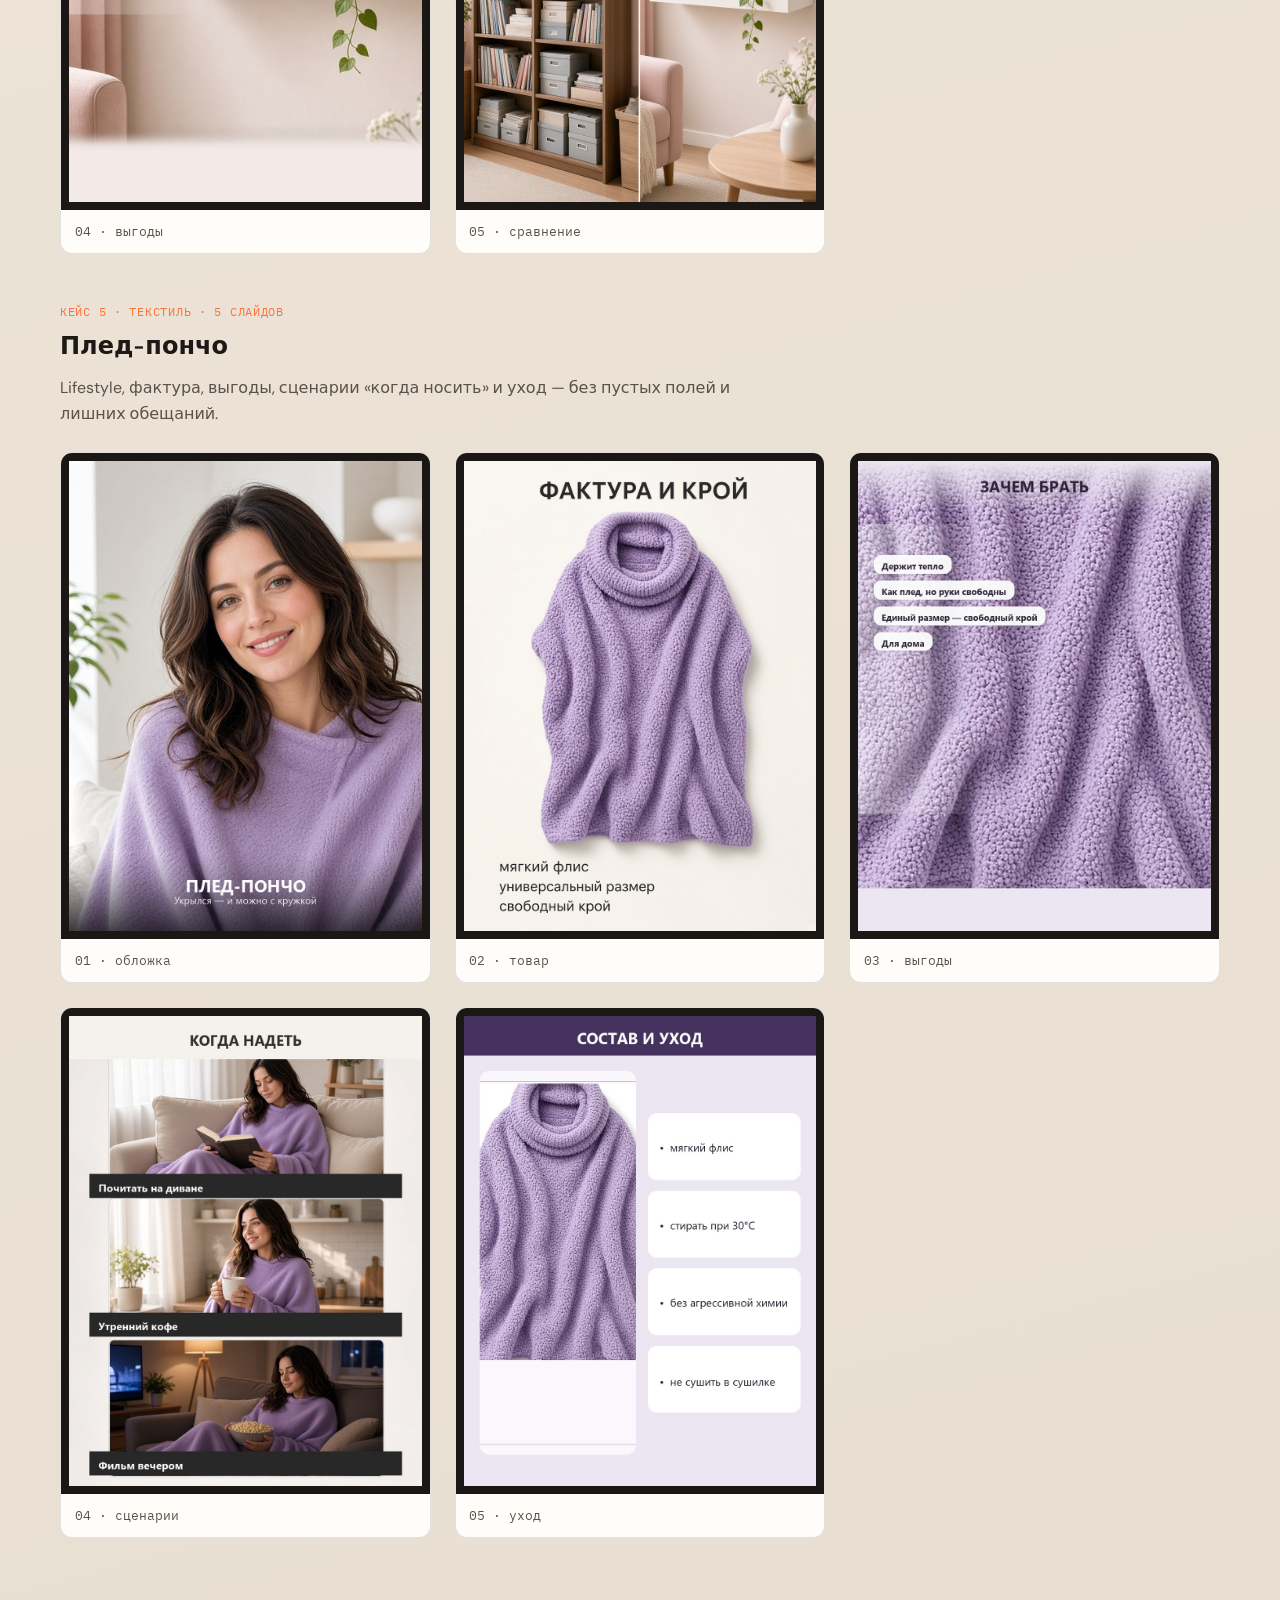
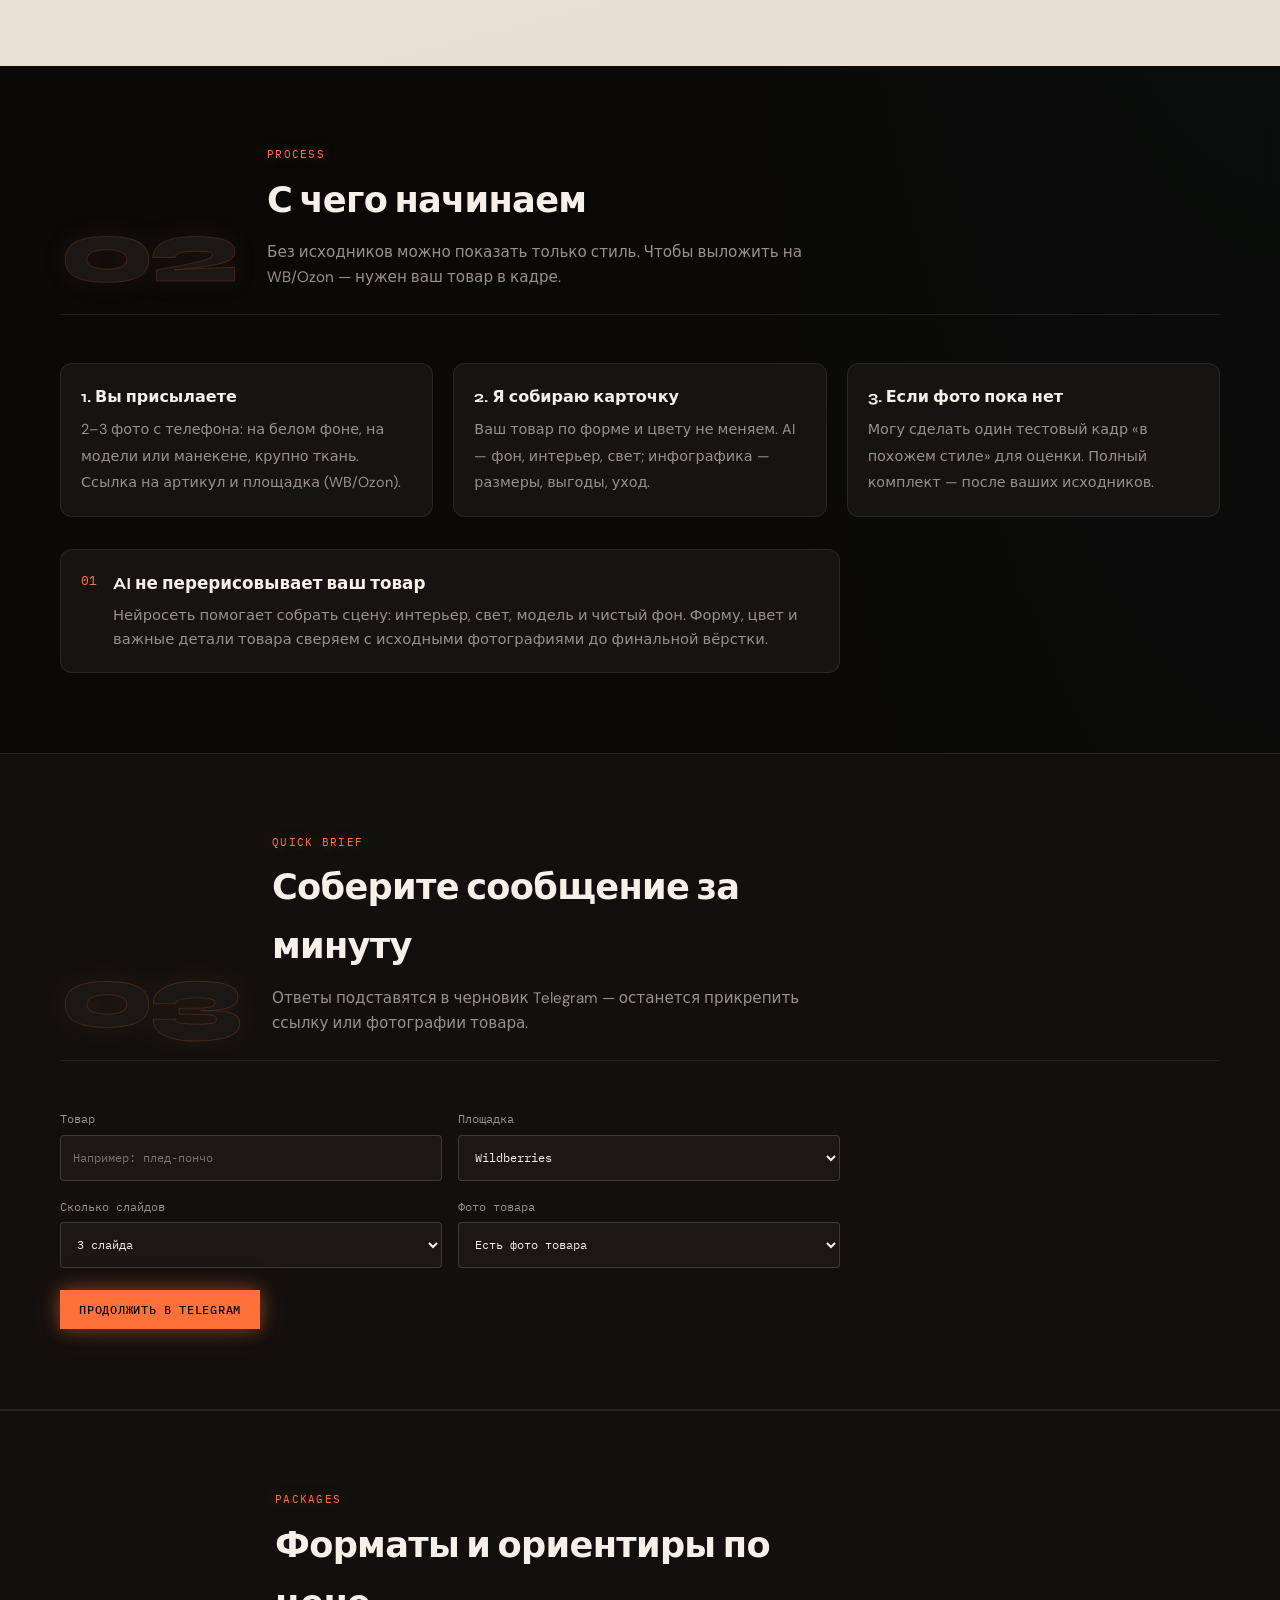
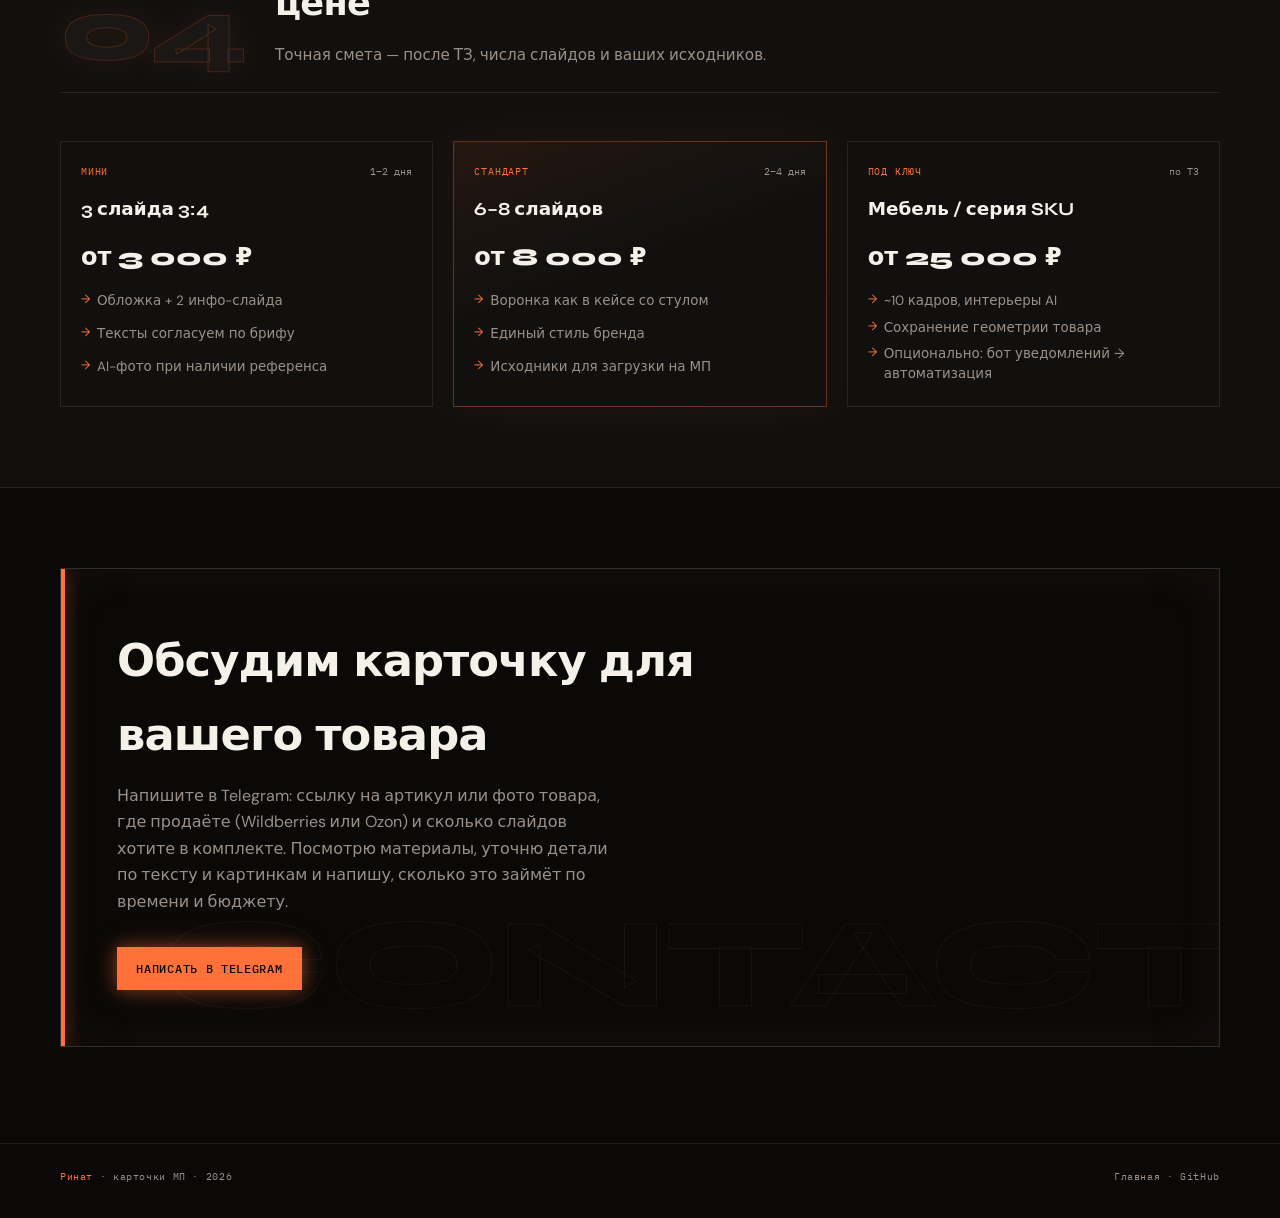
==== commit 3ed62609: "Replace 2x2 benefit cards with lifestyle callout pills for shelf and poncho. Co-authored-by: Cursor " ====
--- a/public/marketplace/index.html
+++ b/public/marketplace/index.html
@@ -217,7 +217,7 @@
           <figure class="mp-slide"><img src="../images/marketplace/case2/01_cover.jpg?v=20261027m" alt="Обложка навесной полки" loading="lazy" width="450" height="600"><figcaption>01 · обложка</figcaption></figure>
           <figure class="mp-slide"><img src="../images/marketplace/case2/02_lifestyle.jpg?v=20261027j" alt="Полка в интерьере" loading="lazy" width="450" height="600"><figcaption>02 · в интерьере</figcaption></figure>
           <figure class="mp-slide"><img src="../images/marketplace/case2/03_specs_dims.jpg?v=20261027o" alt="Размеры и нагрузка" loading="lazy" width="450" height="600"><figcaption>03 · размеры</figcaption></figure>
-          <figure class="mp-slide"><img src="../images/marketplace/case2/04_benefits.jpg?v=20261027f" alt="Выгоды полки" loading="lazy" width="450" height="600"><figcaption>04 · выгоды</figcaption></figure>
+          <figure class="mp-slide"><img src="../images/marketplace/case2/04_benefits.jpg?v=20261027p" alt="Выгоды полки" loading="lazy" width="450" height="600"><figcaption>04 · выгоды</figcaption></figure>
           <figure class="mp-slide"><img src="../images/marketplace/case2/05_compare.jpg?v=20261027f" alt="Сравнение со шкафом" loading="lazy" width="450" height="600"><figcaption>05 · сравнение</figcaption></figure>
         </div>
       </article>
@@ -231,7 +231,7 @@
         <div class="mp-slides">
           <figure class="mp-slide"><img src="../images/marketplace/case3/01_cover.jpg?v=20261027m" alt="Обложка плед-пончо" loading="lazy" width="450" height="600"><figcaption>01 · обложка</figcaption></figure>
           <figure class="mp-slide"><img src="../images/marketplace/case3/02_product.jpg" alt="Фактура и крой" loading="lazy" width="450" height="600"><figcaption>02 · товар</figcaption></figure>
-          <figure class="mp-slide"><img src="../images/marketplace/case3/03_benefits.jpg?v=20261027k" alt="Выгоды" loading="lazy" width="450" height="600"><figcaption>03 · выгоды</figcaption></figure>
+          <figure class="mp-slide"><img src="../images/marketplace/case3/03_benefits.jpg?v=20261027p" alt="Выгоды" loading="lazy" width="450" height="600"><figcaption>03 · выгоды</figcaption></figure>
           <figure class="mp-slide"><img src="../images/marketplace/case3/04_scenarios.jpg?v=20261027f" alt="Когда носить" loading="lazy" width="450" height="600"><figcaption>04 · сценарии</figcaption></figure>
           <figure class="mp-slide"><img src="../images/marketplace/case3/05_care.jpg?v=20261027k" alt="Состав и уход" loading="lazy" width="450" height="600"><figcaption>05 · уход</figcaption></figure>
         </div>
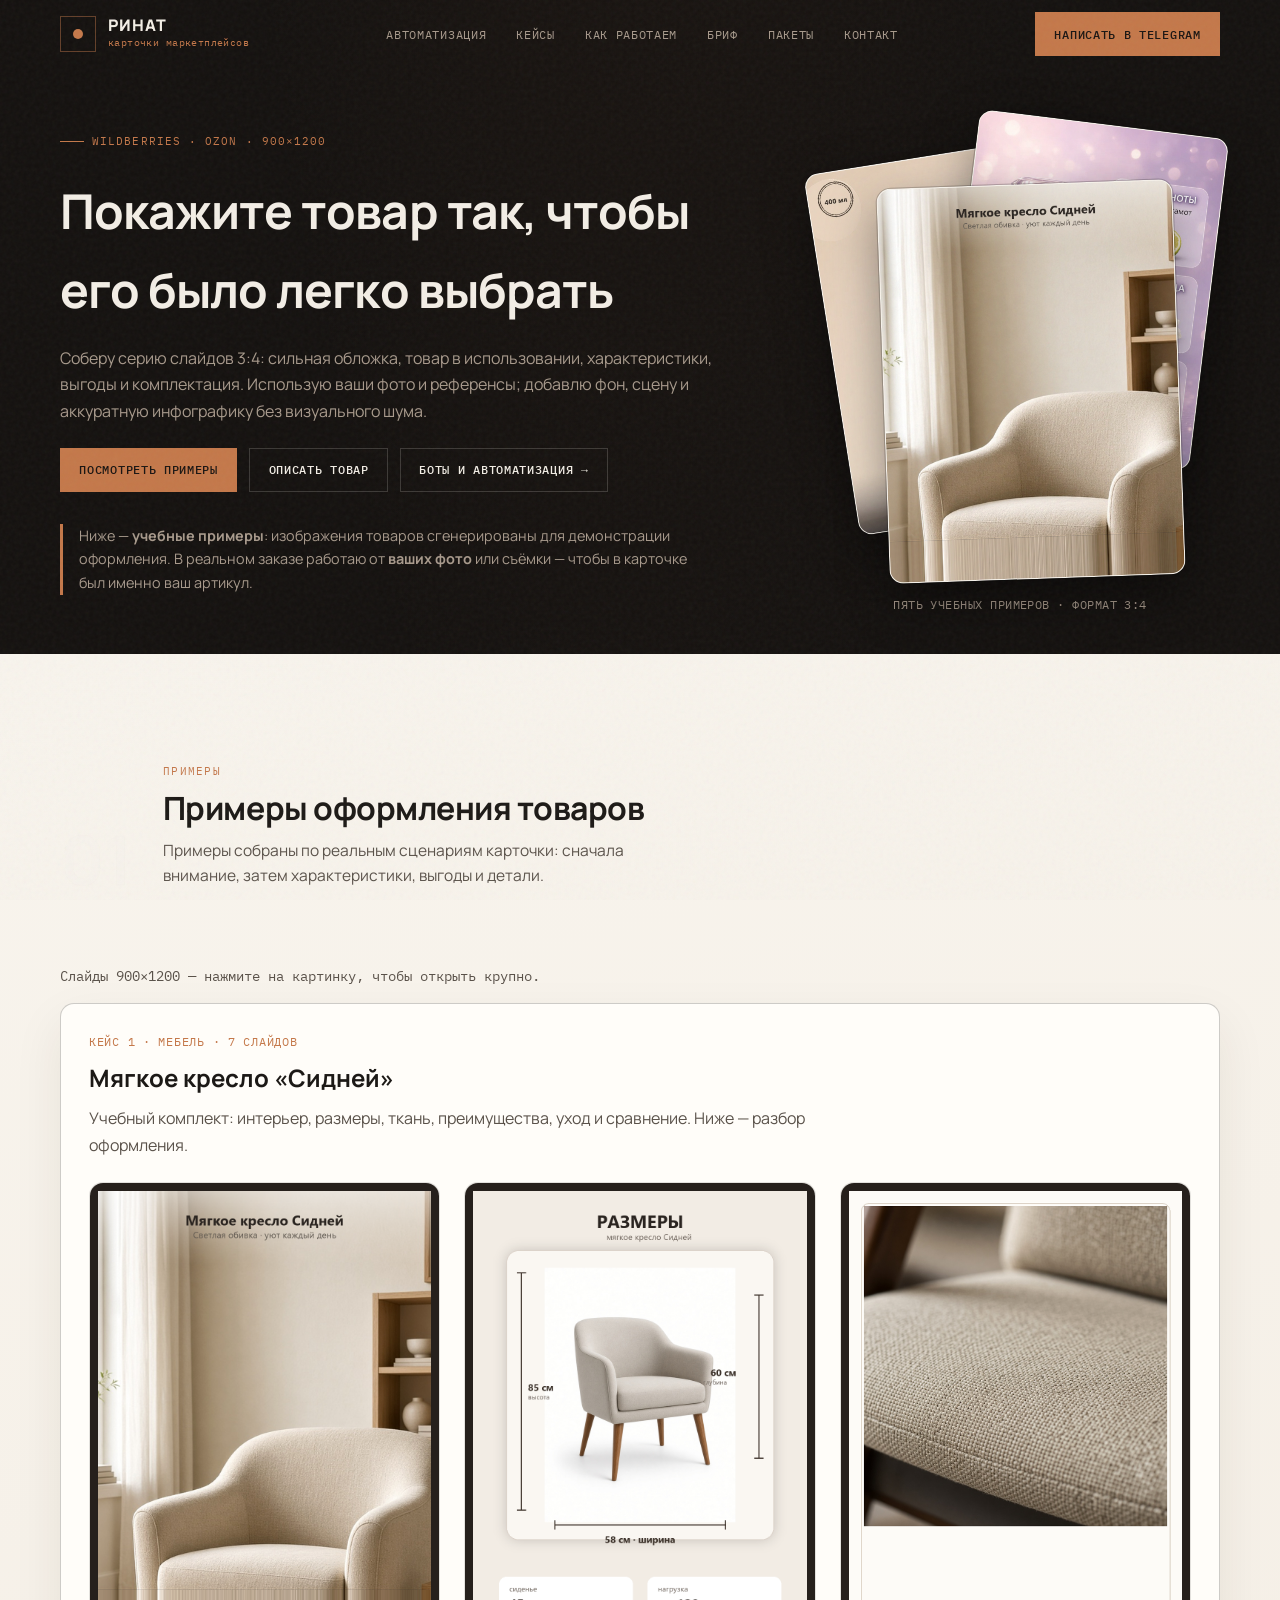
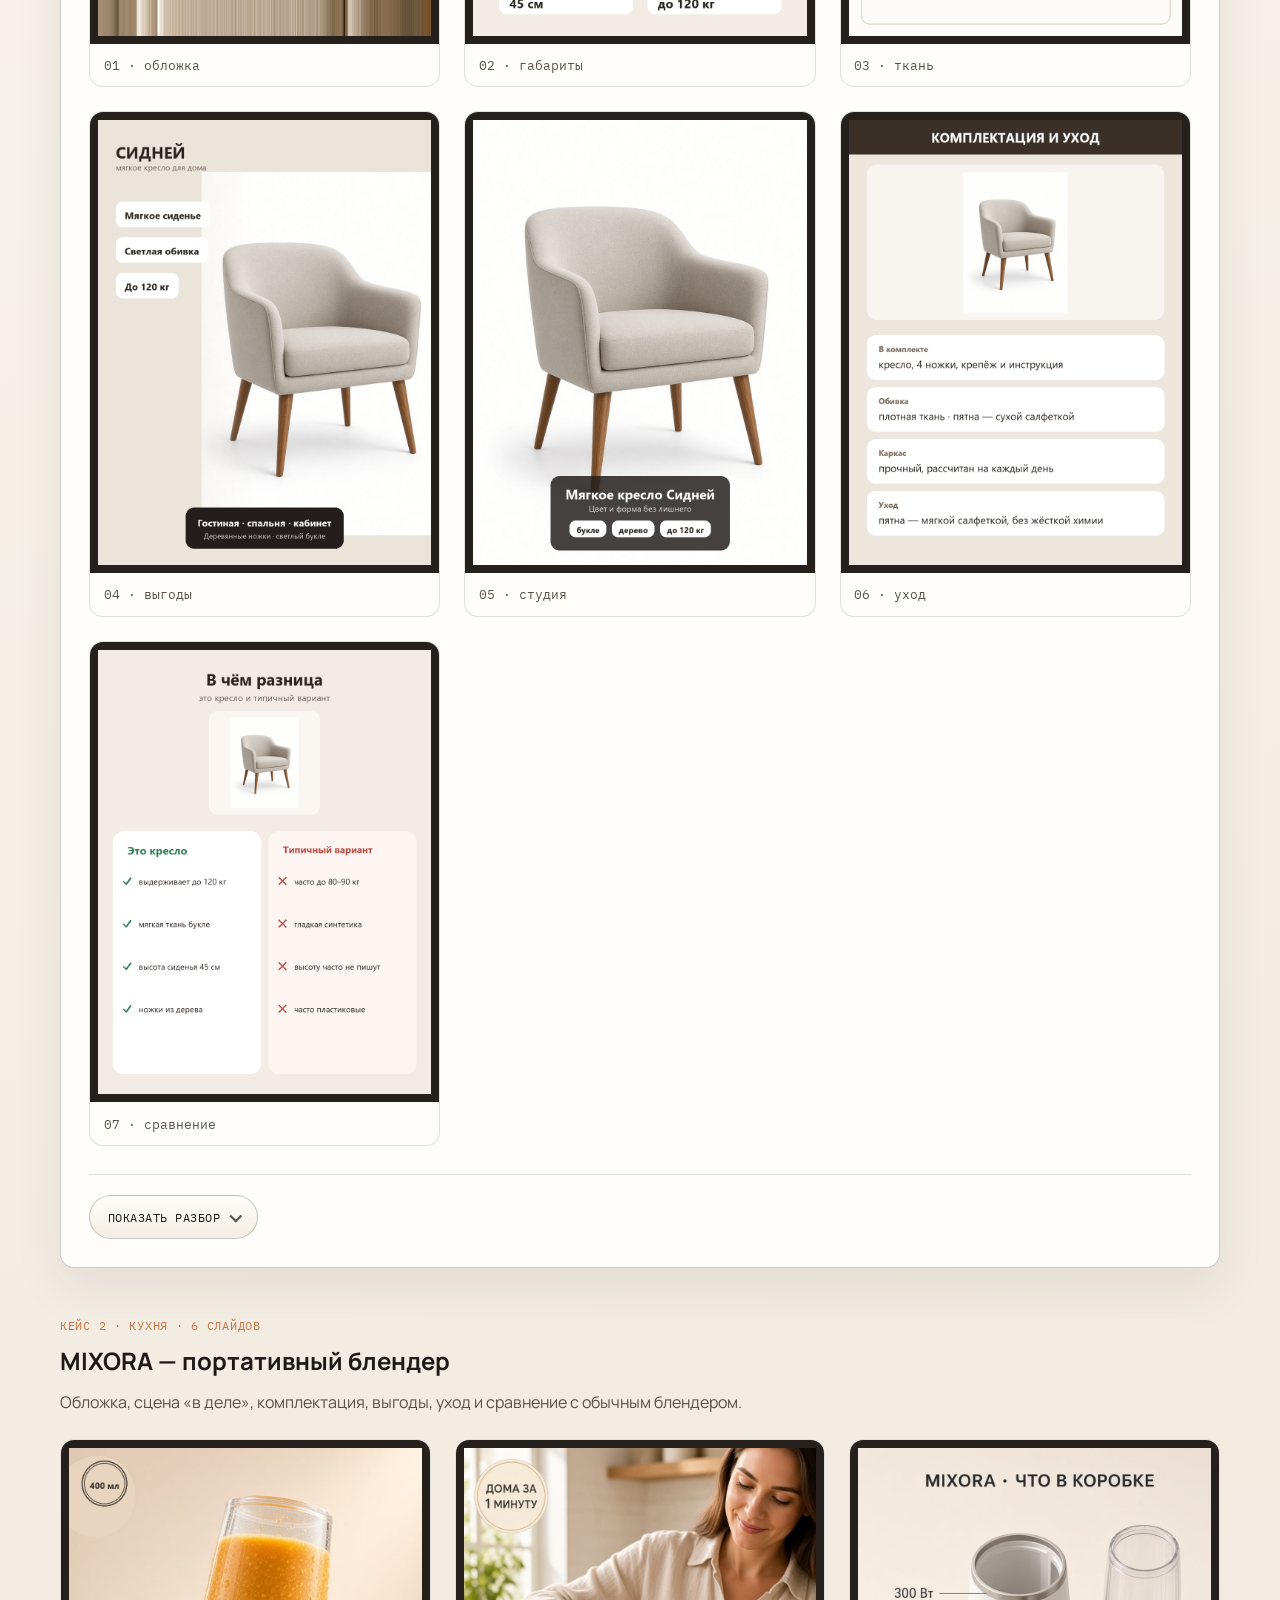
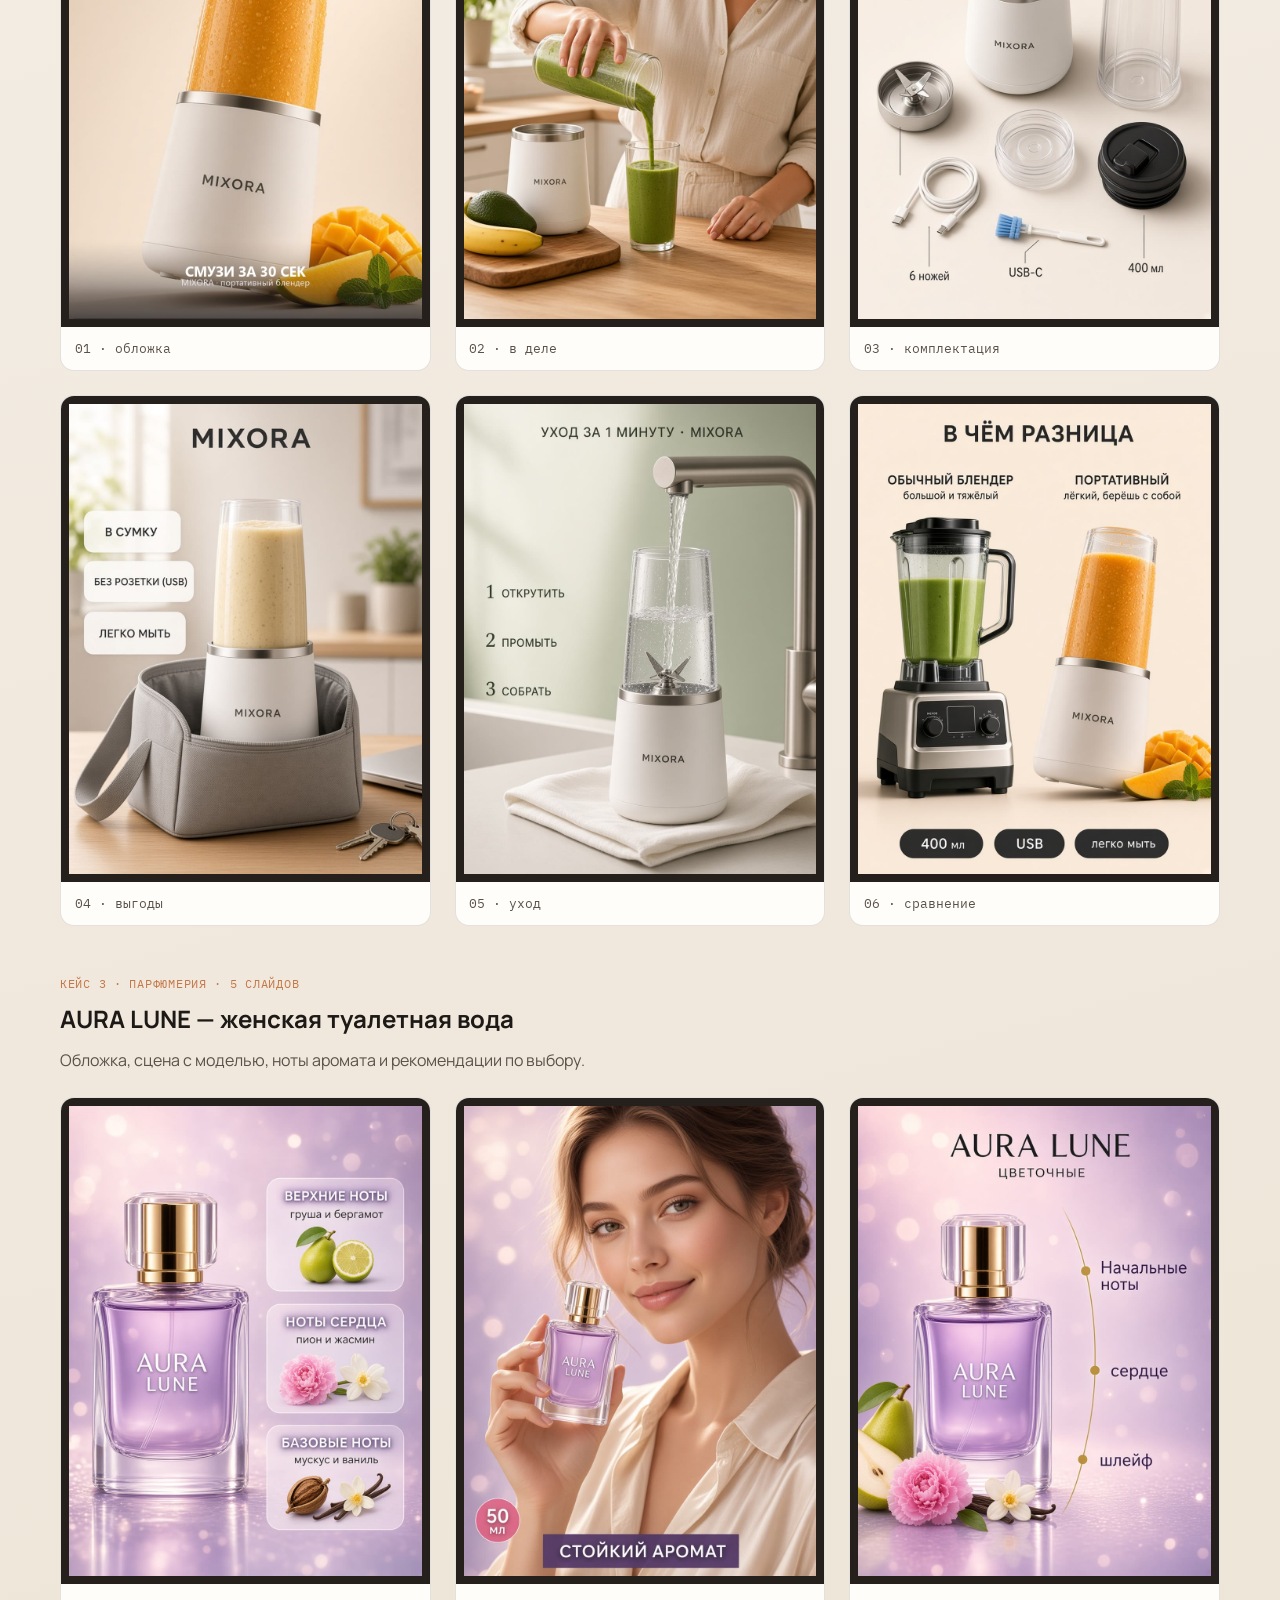
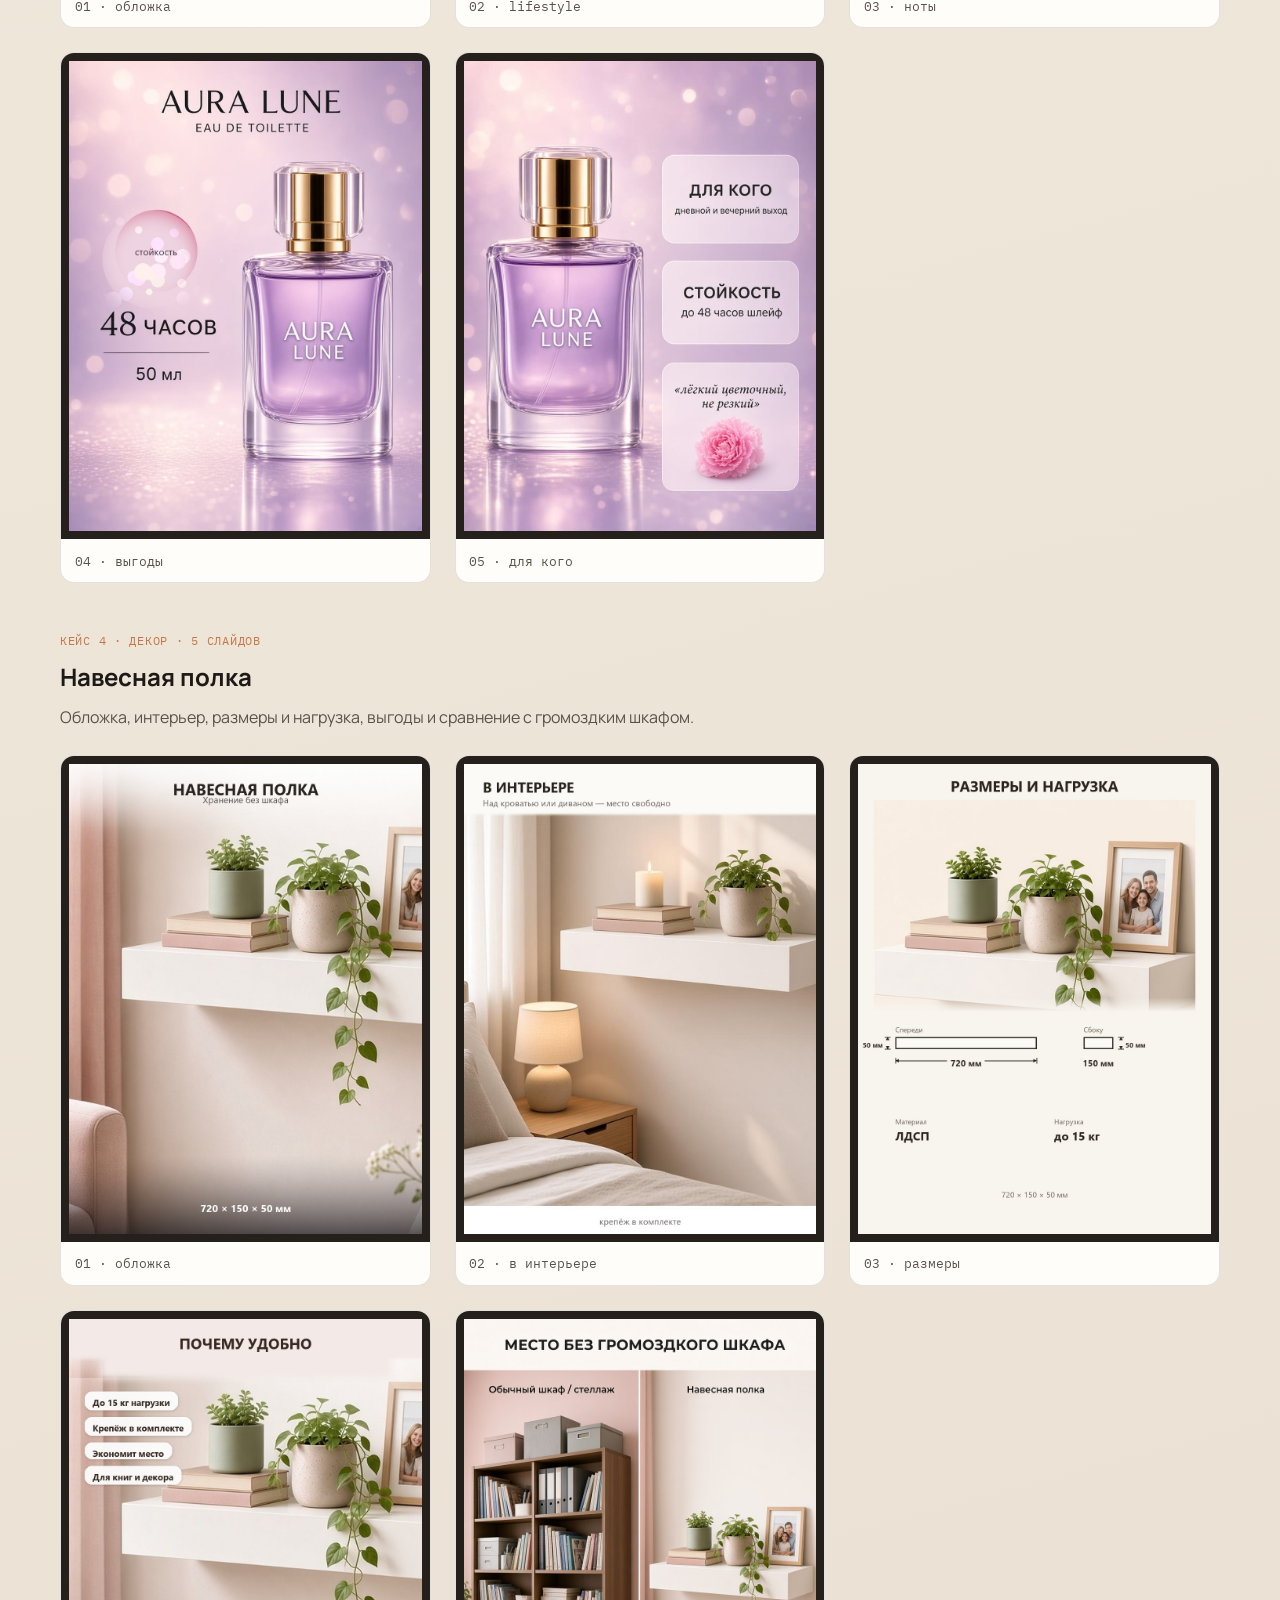
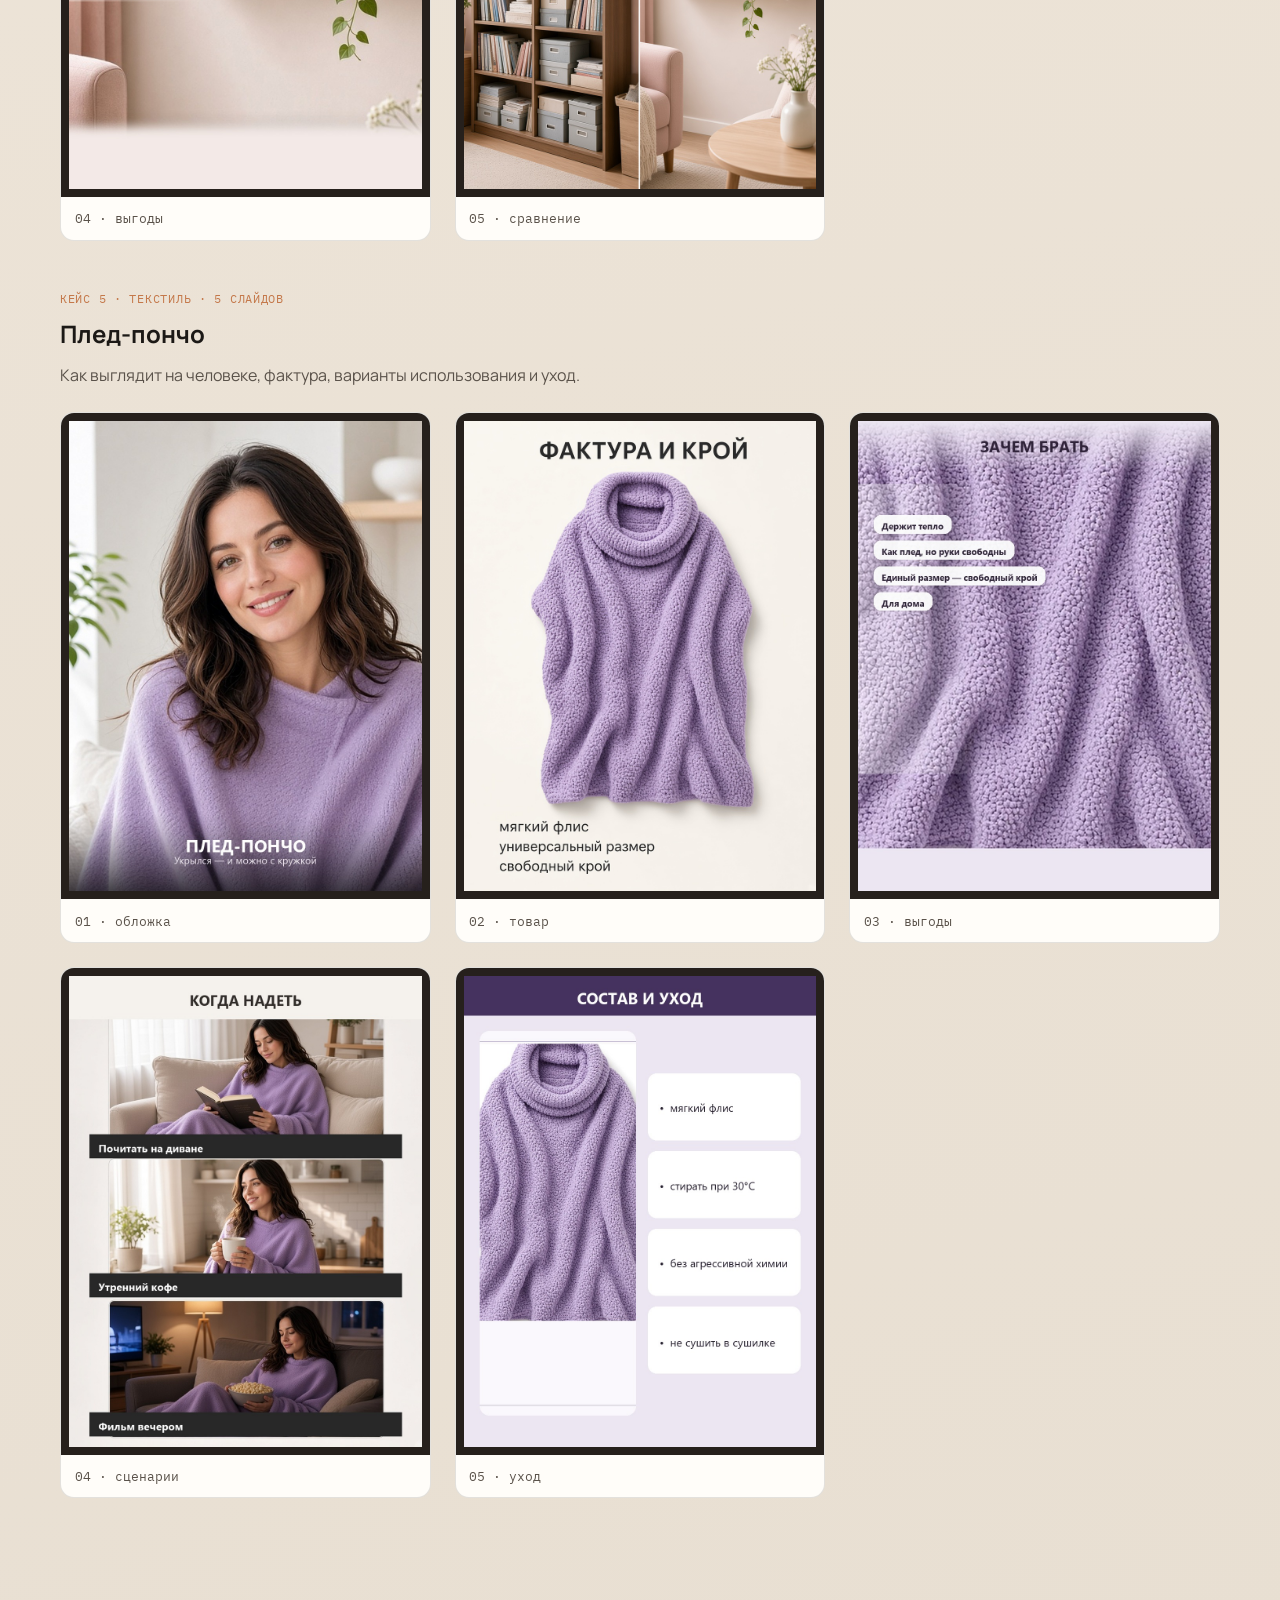
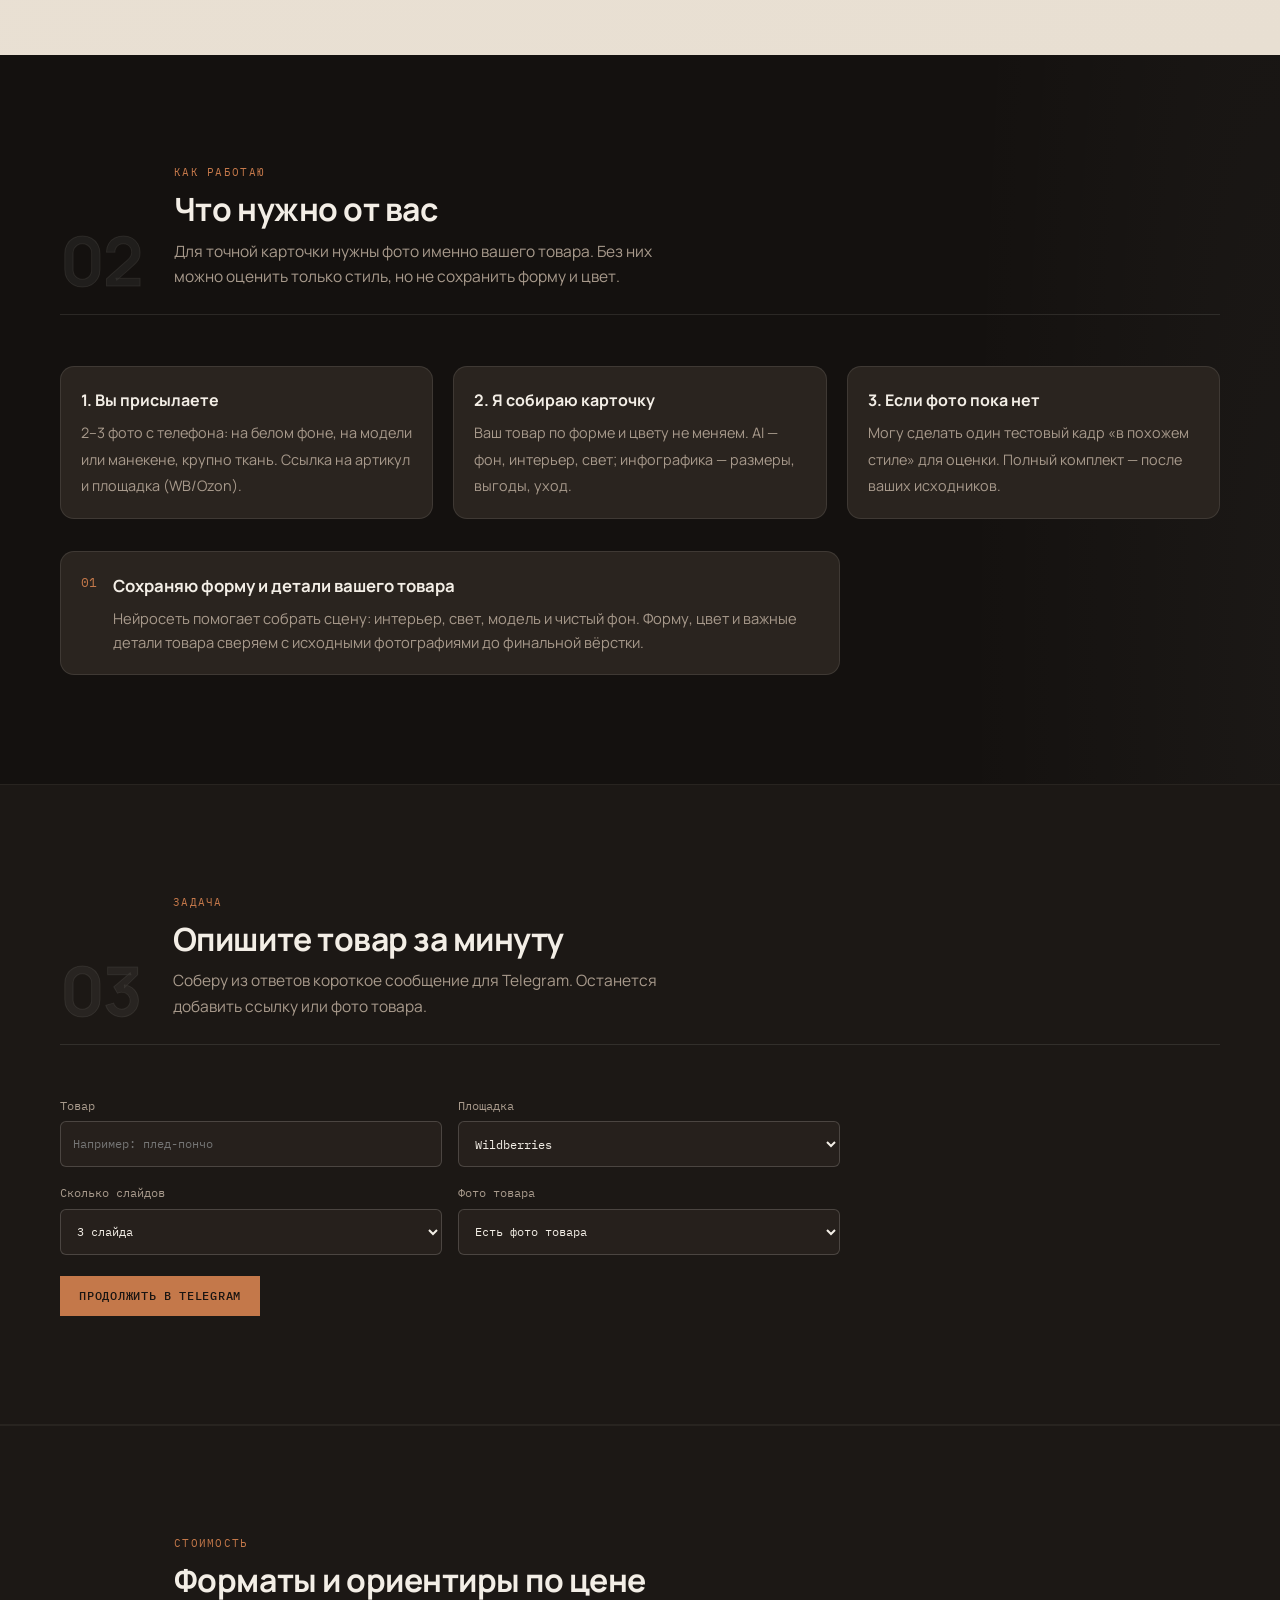
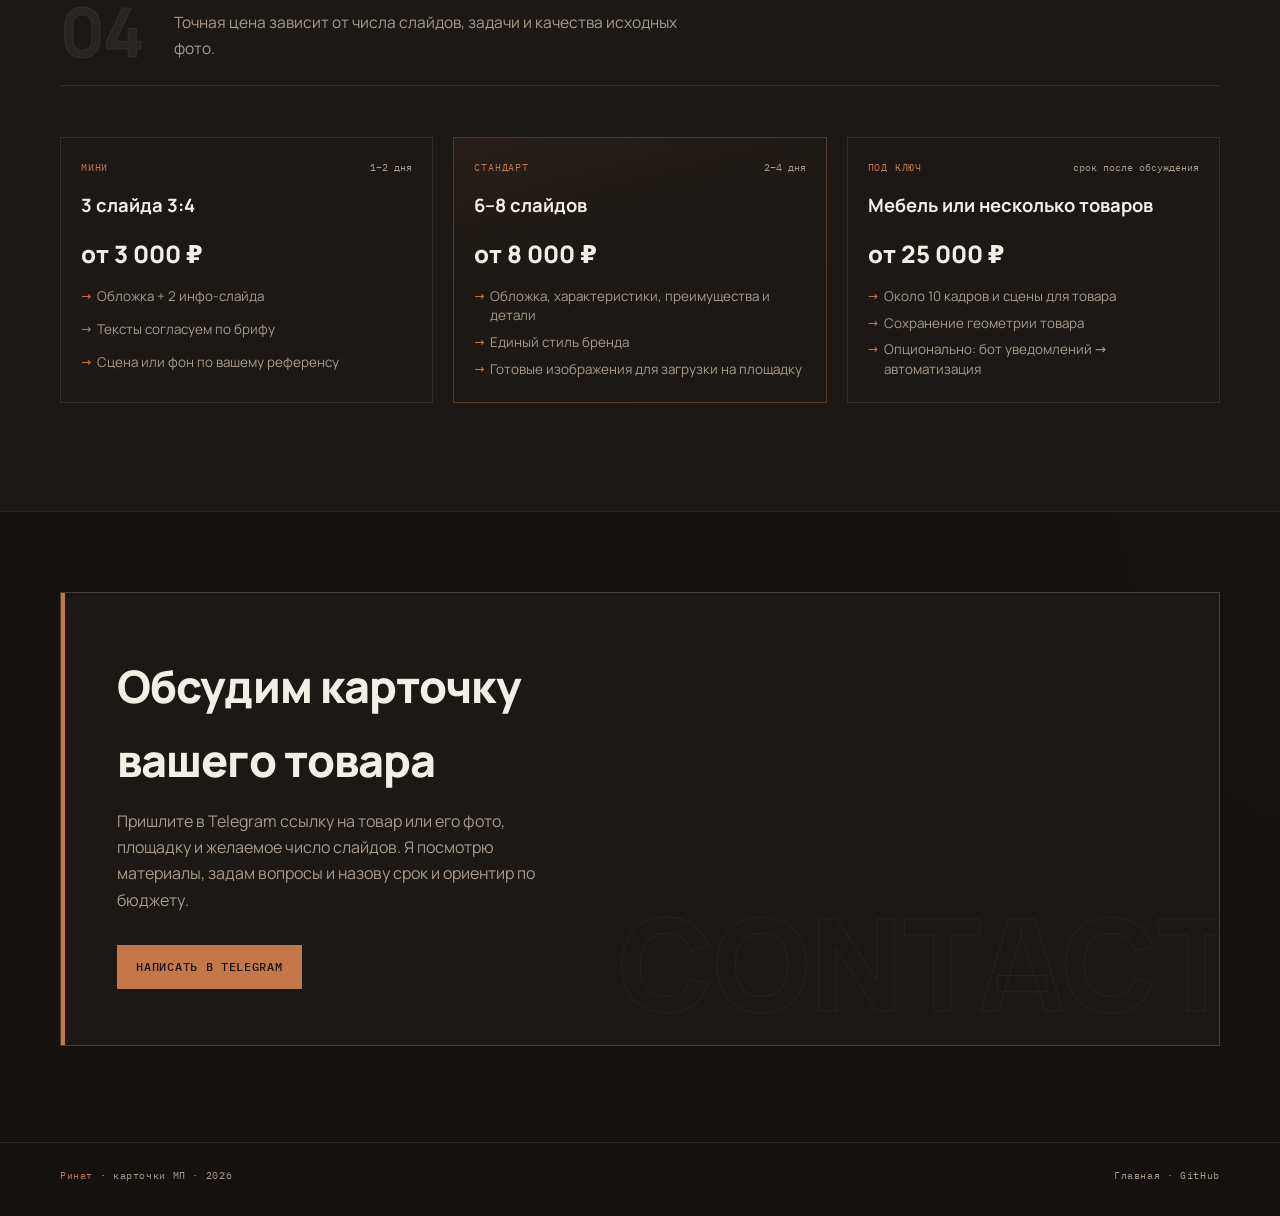
==== commit 03b9f3db: "Refine portfolio copy and typography, self-host fonts and optimize images Co-authored-by: Cursor <cu" ====
--- a/public/marketplace/index.html
+++ b/public/marketplace/index.html
@@ -3,11 +3,11 @@
 <head>
   <meta charset="UTF-8">
   <meta name="viewport" content="width=device-width, initial-scale=1.0">
-  <title>Ринат — карточки WB/Ozon (AI + инфографика)</title>
-  <meta name="description" content="Слайды 3:4 для Wildberries и Ozon: AI-фото, инфографика, воронка карточки. Примеры работ по типовым ТЗ селлеров.">
-  <link rel="preconnect" href="https://fonts.googleapis.com">
-  <link rel="preconnect" href="https://fonts.gstatic.com" crossorigin>
-  <link href="https://fonts.googleapis.com/css2?family=DM+Sans:ital,opsz,wght@0,9..40,400;0,9..40,500;0,9..40,600&family=IBM+Plex+Mono:wght@400;500&family=Syne:wght@600;700;800&display=swap" rel="stylesheet">
+  <title>Ринат — карточки товаров для Wildberries и Ozon</title>
+  <meta name="description" content="Собираю понятные карточки товаров для Wildberries и Ozon: обложка, характеристики, выгоды и детали. Примеры сделаны по типовым задачам продавцов.">
+  <link rel="preload" href="../fonts/manrope-400-800-cyrillic.woff2" as="font" type="font/woff2" crossorigin>
+  <link rel="preload" href="../fonts/manrope-400-800-latin.woff2" as="font" type="font/woff2" crossorigin>
+  <link rel="stylesheet" href="../css/fonts.css">
   <link rel="stylesheet" href="../css/styles.css?v=20261019e">
   <link rel="stylesheet" href="../css/neon.css?v=20261019e">
   <link rel="stylesheet" href="../css/marketplace.css?v=20261019e">
@@ -34,7 +34,7 @@
       <div class="header__actions">
         <a href="#" class="btn btn--primary site-link" data-site-link="telegram">Написать в Telegram</a>
       </div>
-      <button class="menu-toggle" id="menuToggle" aria-label="Меню">Menu</button>
+      <button class="menu-toggle" id="menuToggle" aria-label="Меню">Меню</button>
     </div>
   </header>
 
@@ -43,18 +43,18 @@
       <div class="mp-hero__grid">
         <div class="mp-hero__copy">
           <div class="prod-label">Wildberries · Ozon · 900×1200</div>
-          <h1 class="mp-hero__title">Карточка товара как у продавца</h1>
+          <h1 class="mp-hero__title">Покажите товар так, чтобы его было легко выбрать</h1>
           <p class="mp-hero__lead">
-            Воронка слайдов 3:4: обложка и lifestyle, характеристики, выгоды, студийный кадр, уход и комплектация.
-            AI-фото и инфографика под ТЗ — без перегруженной «маркетплейс-кислоты».
+            Соберу серию слайдов 3:4: сильная обложка, товар в использовании, характеристики, выгоды и комплектация.
+            Использую ваши фото и референсы; добавлю фон, сцену и аккуратную инфографику без визуального шума.
           </p>
           <div class="mp-hero__links">
-            <a href="#cases" class="btn btn--primary">Смотреть кейсы</a>
-            <a href="#brief" class="btn btn--ghost">Собрать бриф</a>
+            <a href="#cases" class="btn btn--primary">Посмотреть примеры</a>
+            <a href="#brief" class="btn btn--ghost">Описать товар</a>
             <a href="../index.html" class="btn btn--ghost">Боты и автоматизация →</a>
           </div>
           <p class="mp-disclaimer">
-            Ниже — <strong>учебные примеры</strong>: товар и фото сгенерированы для демонстрации воронки слайдов.
+            Ниже — <strong>учебные примеры</strong>: изображения товаров сгенерированы для демонстрации оформления.
             В реальном заказе работаю от <strong>ваших фото</strong> или съёмки — чтобы в карточке был именно ваш артикул.
           </p>
         </div>
@@ -64,7 +64,7 @@
             <img class="mp-hero-stack__card mp-hero-stack__card--mid" src="../images/marketplace/case4/01_cover_pyramid.jpg" alt="" width="450" height="600" decoding="async">
             <img class="mp-hero-stack__card mp-hero-stack__card--front" src="../images/marketplace/case1/01_cover_interior.png?v=20261027n" alt="" width="450" height="600" decoding="async">
           </div>
-          <p class="mp-hero-stack__caption">Пять учебных кейсов · формат 3:4</p>
+          <p class="mp-hero-stack__caption">Пять учебных примеров · формат 3:4</p>
         </div>
       </div>
     </div>
@@ -75,9 +75,9 @@
       <div class="section__head reveal">
         <div class="section__index">01</div>
         <div class="section__head-text">
-          <div class="section__label">Cases</div>
-          <h2 class="section__title">Типовые задачи с биржи</h2>
-          <p class="section__text">Сначала якорные воронки, затем декор и текстиль — все комплекты 3:4.</p>
+          <div class="section__label">Примеры</div>
+          <h2 class="section__title">Примеры оформления товаров</h2>
+          <p class="section__text">Примеры собраны по реальным сценариям карточки: сначала внимание, затем характеристики, выгоды и детали.</p>
         </div>
       </div>
       <p class="mp-slides-hint reveal">Слайды 900×1200 — нажмите на картинку, чтобы открыть крупно.</p>
@@ -87,7 +87,7 @@
           <div class="mp-case__tags">Кейс 1 · мебель · 7 слайдов</div>
           <h3 class="mp-case__title">Мягкое кресло «Сидней»</h3>
           <p class="mp-case__text">
-            Учебный комплект 3:4: интерьер, размеры, ткань, выгоды, студия, уход, сравнение. Разбор ТЗ — ниже.
+            Учебный комплект: интерьер, размеры, ткань, преимущества, уход и сравнение. Ниже — разбор оформления.
           </p>
         </div>
 
@@ -120,16 +120,16 @@
               <div class="mp-breakdown__inner">
                 <div class="mp-deep">
                   <div class="mp-deep__col">
-                    <h4 class="mp-deep__title">Что требовал заказчик</h4>
+                    <h4 class="mp-deep__title">Задача учебного примера</h4>
                     <ul class="mp-deep__list">
                       <li><strong>Товар</strong> — мягкий стул, линейки Сидней / Нью-Йорк; геометрию, швы, ножки и цвет ткани не искажать.</li>
-                      <li><strong>Визуал</strong> — светлый, тёплый, без перегруженной «маркетплейс-кислоты»; интерьер и свет можно собирать в AI.</li>
-                      <li><strong>Крупные планы</strong> — опираться на реальное фото стула; окружение и lifestyle — генерация.</li>
-                      <li><strong>Итог</strong> — воронка слайдов для WB/Ozon: обложка, размеры, ткань, выгоды, студия, уход, сравнение с типичным.</li>
+                      <li><strong>Визуал</strong> — светлый, тёплый, без ярких плашек и перегруженного фона; интерьер и свет можно собирать в AI.</li>
+                      <li><strong>Крупные планы</strong> — опираться на реальное фото стула; окружение и сцены использования — генерация.</li>
+                      <li><strong>Итог</strong> — серия слайдов для WB/Ozon: обложка, размеры, ткань, выгоды, студия, уход, сравнение с типичным.</li>
                     </ul>
                   </div>
                   <div class="mp-deep__col">
-                    <h4 class="mp-deep__title">Как это легло на слайды</h4>
+                    <h4 class="mp-deep__title">Что показывает каждый слайд</h4>
                     <ol class="mp-map">
                       <li><strong>Обложка · интерьер</strong><span>Стул в светлой гостиной — первый экран карточки, эмоция и контекст.</span></li>
                       <li><strong>Габариты</strong><span>Размеры на товаре и нагрузка — ответ на «влезет ли домой».</span></li>
@@ -169,7 +169,7 @@
                   </div>
                 </div>
 
-                <p class="mp-footnote">В коммерческом заказе на этом этапе уточняем город съёмки, файл xlsx с артикулами и эталонные фото «до → после». Здесь — демонстрация логики воронки на учебных материалах.</p>
+                <p class="mp-footnote">Для заказа нужны фото товара, характеристики и список артикулов. Здесь показан учебный пример оформления.</p>
               </div>
             </div>
           </div>
@@ -196,7 +196,7 @@
         <div class="mp-case__head">
           <div class="mp-case__tags">Кейс 3 · парфюмерия · 5 слайдов</div>
           <h3 class="mp-case__title">AURA LUNE — женская туалетная вода</h3>
-          <p class="mp-case__text">Обложка с нотами, lifestyle, пирамида, выгоды и слайд «для кого / стойкость».</p>
+          <p class="mp-case__text">Обложка, сцена с моделью, ноты аромата и рекомендации по выбору.</p>
         </div>
         <div class="mp-slides">
           <figure class="mp-slide"><img src="../images/marketplace/case4/01_cover_pyramid.jpg" alt="Обложка с пирамидой нот" loading="lazy" width="450" height="600"><figcaption>01 · обложка</figcaption></figure>
@@ -226,7 +226,7 @@
         <div class="mp-case__head">
           <div class="mp-case__tags">Кейс 5 · текстиль · 5 слайдов</div>
           <h3 class="mp-case__title">Плед-пончо</h3>
-          <p class="mp-case__text">Lifestyle, фактура, выгоды, сценарии «когда носить» и уход — без пустых полей и лишних обещаний.</p>
+          <p class="mp-case__text">Как выглядит на человеке, фактура, варианты использования и уход.</p>
         </div>
         <div class="mp-slides">
           <figure class="mp-slide"><img src="../images/marketplace/case3/01_cover.jpg?v=20261027m" alt="Обложка плед-пончо" loading="lazy" width="450" height="600"><figcaption>01 · обложка</figcaption></figure>
@@ -244,9 +244,9 @@
       <div class="section__head reveal">
         <div class="section__index">02</div>
         <div class="section__head-text">
-          <div class="section__label">Process</div>
-          <h2 class="section__title">С чего начинаем</h2>
-          <p class="section__text">Без исходников можно показать только стиль. Чтобы выложить на WB/Ozon — нужен ваш товар в кадре.</p>
+          <div class="section__label">Как работаю</div>
+          <h2 class="section__title">Что нужно от вас</h2>
+          <p class="section__text">Для точной карточки нужны фото именно вашего товара. Без них можно оценить только стиль, но не сохранить форму и цвет.</p>
         </div>
       </div>
       <div class="mp-teaser-grid reveal">
@@ -266,7 +266,7 @@
       <div class="mp-rule reveal">
         <div class="mp-rule__mark" aria-hidden="true">01</div>
         <div>
-          <h3 class="mp-rule__title">AI не перерисовывает ваш товар</h3>
+          <h3 class="mp-rule__title">Сохраняю форму и детали вашего товара</h3>
           <p class="mp-rule__text">Нейросеть помогает собрать сцену: интерьер, свет, модель и чистый фон. Форму, цвет и важные детали товара сверяем с исходными фотографиями до финальной вёрстки.</p>
         </div>
       </div>
@@ -278,9 +278,9 @@
       <div class="section__head reveal">
         <div class="section__index">03</div>
         <div class="section__head-text">
-          <div class="section__label">Quick brief</div>
-          <h2 class="section__title">Соберите сообщение за минуту</h2>
-          <p class="section__text">Ответы подставятся в черновик Telegram — останется прикрепить ссылку или фотографии товара.</p>
+          <div class="section__label">Задача</div>
+          <h2 class="section__title">Опишите товар за минуту</h2>
+          <p class="section__text">Соберу из ответов короткое сообщение для Telegram. Останется добавить ссылку или фото товара.</p>
         </div>
       </div>
       <form class="mp-brief reveal" id="mpBrief">
@@ -302,7 +302,7 @@
           <select name="slides">
             <option>3 слайда</option>
             <option>6–8 слайдов</option>
-            <option>10+ слайдов / серия SKU</option>
+            <option>10+ слайдов или несколько товаров</option>
             <option>Нужна рекомендация</option>
           </select>
         </label>
@@ -323,9 +323,9 @@
       <div class="section__head reveal">
         <div class="section__index">04</div>
         <div class="section__head-text">
-          <div class="section__label">Packages</div>
+          <div class="section__label">Стоимость</div>
           <h2 class="section__title">Форматы и ориентиры по цене</h2>
-          <p class="section__text">Точная смета — после ТЗ, числа слайдов и ваших исходников.</p>
+          <p class="section__text">Точная цена зависит от числа слайдов, задачи и качества исходных фото.</p>
         </div>
       </div>
       <div class="packages-grid reveal">
@@ -339,7 +339,7 @@
           <ul class="package-card__list">
             <li>Обложка + 2 инфо-слайда</li>
             <li>Тексты согласуем по брифу</li>
-            <li>AI-фото при наличии референса</li>
+            <li>Сцена или фон по вашему референсу</li>
           </ul>
         </article>
         <article class="package-card package-card--featured">
@@ -350,20 +350,20 @@
           <h3 class="package-card__title">6–8 слайдов</h3>
           <p class="package-card__price">от 8 000 ₽</p>
           <ul class="package-card__list">
-            <li>Воронка как в кейсе со стулом</li>
+            <li>Обложка, характеристики, преимущества и детали</li>
             <li>Единый стиль бренда</li>
-            <li>Исходники для загрузки на МП</li>
+            <li>Готовые изображения для загрузки на площадку</li>
           </ul>
         </article>
         <article class="package-card">
           <div class="package-card__head">
             <span class="package-card__tier">Под ключ</span>
-            <span class="package-card__term">по ТЗ</span>
-          </div>
-          <h3 class="package-card__title">Мебель / серия SKU</h3>
+            <span class="package-card__term">срок после обсуждения</span>
+          </div>
+          <h3 class="package-card__title">Мебель или несколько товаров</h3>
           <p class="package-card__price">от 25 000 ₽</p>
           <ul class="package-card__list">
-            <li>~10 кадров, интерьеры AI</li>
+            <li>Около 10 кадров и сцены для товара</li>
             <li>Сохранение геометрии товара</li>
             <li>Опционально: бот уведомлений → <a href="../index.html">автоматизация</a></li>
           </ul>
@@ -375,10 +375,10 @@
   <section class="cta" id="contact">
     <div class="container">
       <div class="cta__panel reveal">
-        <h2 class="cta__title">Обсудим карточку для вашего товара</h2>
+        <h2 class="cta__title">Обсудим карточку вашего товара</h2>
         <p class="cta__text">
-          Напишите в Telegram: ссылку на артикул или фото товара, где продаёте (Wildberries или Ozon) и сколько слайдов хотите в комплекте.
-          Посмотрю материалы, уточню детали по тексту и картинкам и напишу, сколько это займёт по времени и бюджету.
+          Пришлите в Telegram ссылку на товар или его фото, площадку и желаемое число слайдов.
+          Я посмотрю материалы, задам вопросы и назову срок и ориентир по бюджету.
         </p>
         <div class="cta__actions">
           <a href="#" class="btn btn--primary site-link" data-site-link="telegram">Написать в Telegram</a>
@@ -394,10 +394,6 @@
     </div>
   </footer>
 
-  <button type="button" class="theme-toggle" id="themeToggle" aria-label="Переключить оформление">
-    <span class="theme-toggle__dot" aria-hidden="true"></span>
-    <span id="themeToggleLabel">Неон: вкл</span>
-  </button>
 
   <script src="../js/site-config.js?v=20261019e"></script>
   <script src="../js/apply-site-config.js?v=20261019e"></script>
--- a/public/css/fonts.css
+++ b/public/css/fonts.css
@@ -0,0 +1,55 @@
+/* Self-hosted subsets (cyrillic + latin). Generated once, edit freely. */
+
+@font-face {
+  font-family: 'IBM Plex Mono';
+  font-style: normal;
+  font-weight: 400;
+  font-display: swap;
+  src: url('../fonts/ibm-plex-mono-400-cyrillic.woff2') format('woff2');
+  unicode-range: U+0301, U+0400-045F, U+0490-0491, U+04B0-04B1, U+2116;
+}
+
+@font-face {
+  font-family: 'IBM Plex Mono';
+  font-style: normal;
+  font-weight: 400;
+  font-display: swap;
+  src: url('../fonts/ibm-plex-mono-400-latin.woff2') format('woff2');
+  unicode-range: U+0000-00FF, U+0131, U+0152-0153, U+02BB-02BC, U+02C6, U+02DA, U+02DC, U+0304, U+0308, U+0329, U+2000-206F, U+20AC, U+2122, U+2191, U+2193, U+2212, U+2215, U+FEFF, U+FFFD;
+}
+
+@font-face {
+  font-family: 'IBM Plex Mono';
+  font-style: normal;
+  font-weight: 500;
+  font-display: swap;
+  src: url('../fonts/ibm-plex-mono-500-cyrillic.woff2') format('woff2');
+  unicode-range: U+0301, U+0400-045F, U+0490-0491, U+04B0-04B1, U+2116;
+}
+
+@font-face {
+  font-family: 'IBM Plex Mono';
+  font-style: normal;
+  font-weight: 500;
+  font-display: swap;
+  src: url('../fonts/ibm-plex-mono-500-latin.woff2') format('woff2');
+  unicode-range: U+0000-00FF, U+0131, U+0152-0153, U+02BB-02BC, U+02C6, U+02DA, U+02DC, U+0304, U+0308, U+0329, U+2000-206F, U+20AC, U+2122, U+2191, U+2193, U+2212, U+2215, U+FEFF, U+FFFD;
+}
+
+@font-face {
+  font-family: 'Manrope';
+  font-style: normal;
+  font-weight: 400 800;
+  font-display: swap;
+  src: url('../fonts/manrope-400-800-cyrillic.woff2') format('woff2');
+  unicode-range: U+0301, U+0400-045F, U+0490-0491, U+04B0-04B1, U+2116;
+}
+
+@font-face {
+  font-family: 'Manrope';
+  font-style: normal;
+  font-weight: 400 800;
+  font-display: swap;
+  src: url('../fonts/manrope-400-800-latin.woff2') format('woff2');
+  unicode-range: U+0000-00FF, U+0131, U+0152-0153, U+02BB-02BC, U+02C6, U+02DA, U+02DC, U+0304, U+0308, U+0329, U+2000-206F, U+20AC, U+2122, U+2191, U+2193, U+2212, U+2215, U+FEFF, U+FFFD;
+}
--- a/public/css/styles.css
+++ b/public/css/styles.css
@@ -1,28 +1,29 @@
-/* ── SIGNAL brand system ──────────────────────────────────────────
-   Accent: one color only (#e07840 clay signal)
-   Type: Syne (display) + DM Sans (body) + IBM Plex Mono (tags)
-   Layout: editorial rows, production labels, warm ink background
-   Ref: editorial portfolios 2026, Swiss grid, mono production tags
+/* ── Brand: warm dark (A) + soft terracotta editorial (C) ─────────
+   Dark ink base, cream text, muted terracotta accent.
+   No neon cyan / heavy glow — calm B2B portfolio feel.
+   Type: Manrope + IBM Plex Mono (self-hosted, cyrillic subsets)
    ─────────────────────────────────────────────────────────────── */
 
 :root {
-  --ink: #0a0908;
-  --ink-2: #12100e;
-  --ink-3: #1a1714;
-  --surface: #161412;
-  --border: rgba(245, 240, 232, 0.09);
-  --border-strong: rgba(245, 240, 232, 0.16);
-  --text: #f5f0e8;
-  --muted: #9a9088;
-  --accent: #e07840;
-  --accent-dim: rgba(224, 120, 64, 0.14);
-  --accent-glow: rgba(224, 120, 64, 0.35);
-  --shadow: 0 32px 80px rgba(0, 0, 0, 0.55);
-  --radius: 4px;
-  --radius-lg: 12px;
+  --ink: #14110f;
+  --ink-2: #1c1815;
+  --ink-3: #26201c;
+  --surface: #2a241f;
+  --cream: #f3eee6;
+  --border-subtle: rgba(243, 238, 230, 0.05);
+  --border: rgba(243, 238, 230, 0.1);
+  --border-strong: rgba(243, 238, 230, 0.18);
+  --text: #f3eee6;
+  --muted: #a89a8c;
+  --accent: #c4784a;
+  --accent-dim: rgba(196, 120, 74, 0.12);
+  --accent-glow: rgba(196, 120, 74, 0.22);
+  --shadow: 0 24px 64px rgba(12, 10, 8, 0.45);
+  --radius: 6px;
+  --radius-lg: 14px;
   --container: 1160px;
-  --font-display: "Syne", system-ui, sans-serif;
-  --font-body: "DM Sans", system-ui, sans-serif;
+  --font-display: "Manrope", system-ui, sans-serif;
+  --font-body: "Manrope", system-ui, sans-serif;
   --font-mono: "IBM Plex Mono", ui-monospace, monospace;
 }
 
@@ -113,13 +114,7 @@
   height: 10px;
   background: var(--accent);
   border-radius: 50%;
-  box-shadow: 0 0 16px var(--accent-glow);
-  animation: pulse 2.4s ease-in-out infinite;
-}
-
-@keyframes pulse {
-  0%, 100% { opacity: 1; transform: scale(1); }
-  50% { opacity: 0.65; transform: scale(0.88); }
+  box-shadow: none;
 }
 
 .logo__text {
@@ -196,8 +191,8 @@
 }
 
 .btn--primary:hover {
-  background: #eb8a52;
-  border-color: #eb8a52;
+  background: #d4895c;
+  border-color: #d4895c;
 }
 
 .btn--ghost {
@@ -233,92 +228,17 @@
   isolation: isolate;
 }
 
-.hero__rain {
-  position: absolute;
-  inset: 0;
-  z-index: 0;
-  opacity: 0.55;
-  pointer-events: none;
-}
-
-.hero__scanlines {
-  position: absolute;
-  inset: 0;
-  z-index: 1;
-  pointer-events: none;
-  background: repeating-linear-gradient(
-    0deg,
-    transparent,
-    transparent 2px,
-    rgba(0, 0, 0, 0.03) 2px,
-    rgba(0, 0, 0, 0.03) 4px
-  );
-  opacity: 0.4;
-}
-
-.hero__scanlines::after {
-  content: "";
-  position: absolute;
-  inset: 0;
-  background: linear-gradient(
-    180deg,
-    transparent 0%,
-    rgba(224, 120, 64, 0.03) 50%,
-    transparent 100%
-  );
-  animation: scan-sweep 8s linear infinite;
-}
-
-@keyframes scan-sweep {
-  0% { transform: translateY(-100%); }
-  100% { transform: translateY(100%); }
-}
-
 .hero__grid-bg {
   position: absolute;
   inset: 0;
   z-index: 0;
   background-image:
-    linear-gradient(var(--border) 1px, transparent 1px),
-    linear-gradient(90deg, var(--border) 1px, transparent 1px);
-  background-size: 64px 64px;
-  mask-image: radial-gradient(ellipse 70% 60% at 50% 40%, black, transparent);
+    linear-gradient(rgba(243, 238, 230, 0.035) 1px, transparent 1px),
+    linear-gradient(90deg, rgba(243, 238, 230, 0.035) 1px, transparent 1px);
+  background-size: 72px 72px;
+  mask-image: radial-gradient(ellipse 65% 55% at 50% 35%, black, transparent);
+  opacity: 0.55;
   pointer-events: none;
-}
-
-.hero__orb {
-  position: absolute;
-  top: -10%;
-  right: -5%;
-  z-index: 0;
-  width: min(55vw, 520px);
-  height: min(55vw, 520px);
-  border-radius: 50%;
-  background: radial-gradient(circle, var(--accent-glow), transparent 68%);
-  filter: blur(40px);
-  pointer-events: none;
-  animation: orb-drift 12s ease-in-out infinite alternate;
-}
-
-@keyframes orb-drift {
-  from { transform: translate(0, 0); }
-  to { transform: translate(-40px, 30px); }
-}
-
-.hero__watermark {
-  position: absolute;
-  bottom: 5%;
-  left: -2%;
-  z-index: 0;
-  font-family: var(--font-display);
-  font-size: clamp(5rem, 16vw, 14rem);
-  font-weight: 800;
-  letter-spacing: -0.04em;
-  color: transparent;
-  -webkit-text-stroke: 1px rgba(245, 240, 232, 0.04);
-  pointer-events: none;
-  user-select: none;
-  line-height: 0.85;
 }
 
 .hero__layout {
@@ -435,9 +355,9 @@
 }
 
 .console-form__input:focus {
-  border-color: rgba(224, 120, 64, 0.45);
+  border-color: rgba(196, 120, 74, 0.45);
   border-left-color: var(--accent);
-  box-shadow: inset 0 0 0 1px rgba(224, 120, 64, 0.08);
+  box-shadow: inset 0 0 0 1px rgba(196, 120, 74, 0.08);
 }
 
 .console-form__input--area {
@@ -571,11 +491,11 @@
 
 .hero__title {
   font-family: var(--font-display);
-  font-size: clamp(2.8rem, 6.5vw, 5rem);
-  font-weight: 800;
-  line-height: 0.95;
-  letter-spacing: -0.03em;
-  margin: 0 0 1.25rem;
+  font-size: clamp(2.3rem, 4.6vw, 3.9rem);
+  font-weight: 700;
+  line-height: 1.06;
+  letter-spacing: -0.02em;
+  margin: 0 0 1.4rem;
 }
 
 .hero__title em.glitch {
@@ -586,10 +506,11 @@
 }
 
 .hero__lead {
-  max-width: 52ch;
-  color: var(--muted);
-  font-size: 1.05rem;
-  margin: 0 0 2rem;
+  max-width: 58ch;
+  color: var(--muted);
+  font-size: 1.08rem;
+  line-height: 1.7;
+  margin: 0 0 2.25rem;
 }
 
 .hero__actions {
@@ -695,59 +616,15 @@
   line-height: 1.45;
 }
 
-/* ── Marquee ────────────────────────────────────────────────────── */
-
-.marquee-wrap {
-  border-block: 1px solid var(--border);
-  background: var(--ink-2);
-  overflow: hidden;
-  padding: 0.85rem 0;
-}
-
-.marquee {
-  display: flex;
-  width: max-content;
-  animation: marquee 28s linear infinite;
-}
-
-.marquee__track {
-  display: flex;
-  align-items: center;
-  gap: 2.5rem;
-  padding-right: 2.5rem;
-}
-
-.marquee__item {
-  font-family: var(--font-mono);
-  font-size: 0.72rem;
-  letter-spacing: 0.12em;
-  text-transform: uppercase;
-  color: var(--muted);
-  white-space: nowrap;
-}
-
-.marquee__item::after {
-  content: "◆";
-  margin-left: 2.5rem;
-  color: var(--accent);
-  font-size: 0.5rem;
-  vertical-align: middle;
-}
-
-@keyframes marquee {
-  from { transform: translateX(0); }
-  to { transform: translateX(-50%); }
-}
-
 /* ── Sections ───────────────────────────────────────────────────── */
 
 .section {
-  padding: 5rem 0;
+  padding: clamp(5rem, 8.5vw, 8rem) 0;
 }
 
 .section--ink {
   background: var(--ink-2);
-  border-block: 1px solid var(--border);
+  border-block: 1px solid var(--border-subtle);
 }
 
 .section__head {
@@ -755,17 +632,17 @@
   grid-template-columns: auto 1fr;
   gap: 2rem;
   align-items: end;
-  margin-bottom: 3rem;
+  margin-bottom: clamp(2.5rem, 4vw, 4rem);
   padding-bottom: 1.5rem;
   border-bottom: 1px solid var(--border);
 }
 
 .section__index {
   font-family: var(--font-display);
-  font-size: clamp(3rem, 8vw, 5.5rem);
-  font-weight: 800;
+  font-size: clamp(2.6rem, 6vw, 4.25rem);
+  font-weight: 700;
   line-height: 0.85;
-  letter-spacing: -0.04em;
+  letter-spacing: -0.03em;
   color: var(--ink-3);
   -webkit-text-stroke: 1px var(--border-strong);
 }
@@ -786,15 +663,17 @@
 .section__title {
   margin: 0 0 0.65rem;
   font-family: var(--font-display);
-  font-size: clamp(1.6rem, 3vw, 2.2rem);
+  font-size: clamp(1.5rem, 2.6vw, 2rem);
   font-weight: 700;
-  letter-spacing: -0.02em;
+  line-height: 1.2;
+  letter-spacing: -0.015em;
 }
 
 .section__text {
   margin: 0;
   color: var(--muted);
-  font-size: 0.95rem;
+  font-size: 0.97rem;
+  max-width: 58ch;
 }
 
 /* ── Service rows (editorial) ───────────────────────────────────── */
@@ -894,9 +773,9 @@
 }
 
 .package-card--featured {
-  border-color: rgba(224, 120, 64, 0.35);
+  border-color: rgba(196, 120, 74, 0.35);
   background:
-    linear-gradient(160deg, rgba(224, 120, 64, 0.06), transparent 45%),
+    linear-gradient(160deg, rgba(196, 120, 74, 0.06), transparent 45%),
     var(--ink-2);
 }
 
@@ -997,7 +876,7 @@
 .packages__note-link {
   color: var(--accent);
   text-decoration: none;
-  border-bottom: 1px solid rgba(224, 120, 64, 0.35);
+  border-bottom: 1px solid rgba(196, 120, 74, 0.35);
 }
 
 .packages__note-link:hover {
@@ -1026,7 +905,7 @@
 }
 
 .case-row:hover {
-  background: rgba(224, 120, 64, 0.04);
+  background: rgba(196, 120, 74, 0.04);
 }
 
 .case-row__num {
@@ -1074,6 +953,7 @@
   border: 1px solid var(--border-strong);
   padding: 0.5rem 0.85rem;
   white-space: nowrap;
+  display: inline-block;
   transition: border-color 0.2s, color 0.2s;
 }
 
@@ -1091,6 +971,221 @@
 .case-row__link--muted:hover {
   color: var(--muted);
   border-color: var(--border);
+}
+
+/* ── Case accordion ─────────────────────────────────────────────── */
+
+.case-acc {
+  border-bottom: 1px solid var(--border);
+}
+
+.case-acc:first-child {
+  border-top: 1px solid var(--border);
+}
+
+.case-acc__summary {
+  display: grid;
+  grid-template-columns: 56px 1fr auto;
+  gap: 1.5rem;
+  align-items: center;
+  padding: 1.35rem 0;
+  cursor: pointer;
+  list-style: none;
+  transition: background 0.2s;
+}
+
+.case-acc__summary::-webkit-details-marker {
+  display: none;
+}
+
+.case-acc__summary::marker {
+  content: "";
+}
+
+.case-acc__summary:hover {
+  background: rgba(196, 120, 74, 0.04);
+}
+
+.case-acc[open] .case-acc__summary {
+  background: rgba(196, 120, 74, 0.06);
+}
+
+.case-acc__num {
+  font-family: var(--font-mono);
+  font-size: 0.72rem;
+  color: var(--muted);
+}
+
+.case-acc__summary:hover .case-acc__num,
+.case-acc[open] .case-acc__num {
+  color: var(--accent);
+}
+
+.case-acc__head {
+  min-width: 0;
+}
+
+.case-acc__tags {
+  font-family: var(--font-mono);
+  font-size: 0.62rem;
+  letter-spacing: 0.08em;
+  text-transform: uppercase;
+  color: var(--accent);
+  margin-bottom: 0.3rem;
+}
+
+.case-acc__title {
+  margin: 0 0 0.2rem;
+  font-family: var(--font-display);
+  font-size: 1.15rem;
+  font-weight: 700;
+}
+
+.case-acc__teaser {
+  margin: 0;
+  color: var(--muted);
+  font-size: 0.88rem;
+}
+
+.case-acc__chev {
+  width: 1.75rem;
+  height: 1.75rem;
+  border: 1px solid var(--border-strong);
+  border-radius: 2px;
+  position: relative;
+  flex-shrink: 0;
+  transition: border-color 0.2s, transform 0.25s ease;
+}
+
+.case-acc__chev::before,
+.case-acc__chev::after {
+  content: "";
+  position: absolute;
+  top: 50%;
+  left: 50%;
+  background: var(--text);
+  transition: transform 0.25s ease, opacity 0.2s;
+}
+
+.case-acc__chev::before {
+  width: 10px;
+  height: 1.5px;
+  transform: translate(-50%, -50%);
+}
+
+.case-acc__chev::after {
+  width: 1.5px;
+  height: 10px;
+  transform: translate(-50%, -50%);
+}
+
+.case-acc[open] .case-acc__chev {
+  border-color: var(--accent);
+}
+
+.case-acc[open] .case-acc__chev::after {
+  opacity: 0;
+  transform: translate(-50%, -50%) scaleY(0);
+}
+
+.case-acc__panel {
+  padding: 0 0 1.5rem 56px;
+  animation: caseAccIn 0.28s ease;
+}
+
+@keyframes caseAccIn {
+  from {
+    opacity: 0;
+    transform: translateY(-6px);
+  }
+  to {
+    opacity: 1;
+    transform: translateY(0);
+  }
+}
+
+@media (prefers-reduced-motion: reduce) {
+  .case-acc__panel {
+    animation: none;
+  }
+
+  .case-acc__chev,
+  .case-acc__chev::before,
+  .case-acc__chev::after {
+    transition: none;
+  }
+}
+
+.case-acc__grid {
+  display: grid;
+  grid-template-columns: repeat(3, 1fr);
+  gap: 1rem 1.25rem;
+  margin-bottom: 1.15rem;
+}
+
+.case-acc__block {
+  min-width: 0;
+}
+
+.case-acc__label {
+  display: block;
+  font-family: var(--font-mono);
+  font-size: 0.62rem;
+  letter-spacing: 0.08em;
+  text-transform: uppercase;
+  color: var(--accent);
+  margin-bottom: 0.4rem;
+}
+
+.case-acc__block p {
+  margin: 0;
+  color: var(--muted);
+  font-size: 0.9rem;
+  line-height: 1.45;
+}
+
+.case-acc__media {
+  margin: 0 0 1.15rem;
+}
+
+.case-acc__media.showcase {
+  margin-top: 0.25rem;
+  grid-template-columns: repeat(2, minmax(0, 1fr));
+  align-items: stretch;
+}
+
+.case-acc__media .showcase__card,
+.case-acc__media .showcase__card--wide {
+  grid-column: auto;
+  height: 100%;
+  min-width: 0;
+}
+
+.case-acc__media .browser {
+  flex: 1;
+  min-height: 0;
+}
+
+.case-acc__media .browser__screen,
+.case-acc__media .browser__screen--slide,
+.case-acc__media .browser__screen--tg {
+  aspect-ratio: 16 / 10;
+}
+
+.case-acc__media .browser__screen--tg {
+  padding: 0;
+}
+
+.case-acc__media .showcase__caption {
+  flex: 0 0 auto;
+  min-height: 4.25rem;
+}
+
+.case-acc__actions {
+  display: flex;
+  flex-wrap: wrap;
+  gap: 0.5rem;
+  align-items: center;
 }
 
 /* ── Visual showcase ─────────────────────────────────────────────── */
@@ -1159,7 +1254,7 @@
   width: 28px;
   height: 28px;
   border-radius: 50%;
-  background: linear-gradient(135deg, #e07840, #c96a38);
+  background: linear-gradient(135deg, #c4784a, #a8653a);
   display: grid;
   place-items: center;
   font-family: var(--font-mono);
@@ -1332,6 +1427,15 @@
   background: var(--ink);
 }
 
+.browser__screen--slide {
+  aspect-ratio: 16 / 9;
+}
+
+.browser__screen--slide img {
+  object-fit: cover;
+  object-position: center;
+}
+
 .browser__screen img {
   width: 100%;
   height: 100%;
@@ -1378,7 +1482,7 @@
 .chat-mock__bubble--user {
   justify-self: end;
   background: var(--accent-dim);
-  border: 1px solid rgba(224, 120, 64, 0.25);
+  border: 1px solid rgba(196, 120, 74, 0.25);
   color: var(--text);
   border-radius: 12px 12px 4px 12px;
 }
@@ -1428,7 +1532,7 @@
 
 .showcase__note-link {
   color: var(--accent);
-  border-bottom: 1px solid rgba(224, 120, 64, 0.35);
+  border-bottom: 1px solid rgba(196, 120, 74, 0.35);
 }
 
 .showcase__note-link:hover {
@@ -1620,10 +1724,6 @@
     grid-template-columns: 1fr;
   }
 
-  .hero__aside {
-    order: -1;
-  }
-
   .console-panel {
     max-width: 100%;
   }
@@ -1631,6 +1731,25 @@
   .service-row,
   .case-row {
     grid-template-columns: 40px 1fr;
+  }
+
+  .case-acc__summary {
+    grid-template-columns: 40px 1fr auto;
+    gap: 1rem;
+  }
+
+  .case-acc__panel {
+    padding-left: 0;
+  }
+
+  .case-acc__grid {
+    grid-template-columns: 1fr;
+    gap: 0.85rem;
+  }
+
+  .case-acc__media.showcase,
+  .case-acc__media.showcase--bots {
+    grid-template-columns: 1fr;
   }
 
   .service-row__tag,
@@ -1704,15 +1823,16 @@
 }
 
 .showcase-page-hero {
-  padding: 2.5rem 0 3rem;
+  padding: clamp(3rem, 6vw, 5rem) 0 clamp(3rem, 5vw, 4rem);
   border-bottom: 1px solid var(--border);
 }
 
 .showcase-page-hero__title {
-  margin: 0 0 0.75rem;
+  margin: 0 0 0.9rem;
   font-family: var(--font-display);
-  font-size: clamp(1.75rem, 4vw, 2.5rem);
-  font-weight: 800;
+  font-size: clamp(1.75rem, 3.6vw, 2.5rem);
+  font-weight: 700;
+  line-height: 1.12;
   letter-spacing: -0.02em;
 }
 
@@ -1765,14 +1885,10 @@
 }
 
 @media (prefers-reduced-motion: reduce) {
-  .marquee { animation: none; }
-  .hero__orb { animation: none; }
   .logo__mark::before { animation: none; }
-  .hero__scanlines::after { animation: none; }
   .console-cursor { animation: none; opacity: 1; }
   .glitch,
   .glitch::before,
   .glitch::after { animation: none; }
-  .hero__rain { display: none; }
   .reveal { opacity: 1; transform: none; transition: none; }
 }
--- a/public/css/neon.css
+++ b/public/css/neon.css
@@ -1,271 +1,187 @@
-/* v2 neon layer — orange accent + cyan accents, toggle via html[data-theme="neon"] */
+/* Warm dark theme layer (A+C) — soft terracotta, no neon cyan / glow spam.
+   Toggle via html[data-theme="neon"] keeps the calm look as default brand. */
 
 html[data-theme="neon"] {
-  --accent: #ff7139;
-  --accent-dim: rgba(255, 113, 57, 0.18);
-  --accent-glow: rgba(255, 113, 57, 0.55);
-  --neon-cyan: #2ee8d0;
-  --neon-cyan-dim: rgba(46, 232, 208, 0.12);
+  --ink: #14110f;
+  --ink-2: #1c1815;
+  --ink-3: #26201c;
+  --surface: #2a241f;
+  --accent: #c4784a;
+  --accent-dim: rgba(196, 120, 74, 0.12);
+  --accent-glow: rgba(196, 120, 74, 0.2);
+  --text: #f3eee6;
+  --muted: #a89a8c;
+  --border: rgba(243, 238, 230, 0.1);
+  --border-strong: rgba(243, 238, 230, 0.18);
 }
 
 html[data-theme="neon"] body {
   background:
-    radial-gradient(ellipse 80% 50% at 50% -20%, rgba(255, 113, 57, 0.07), transparent),
-    radial-gradient(ellipse 60% 40% at 100% 50%, rgba(46, 232, 208, 0.04), transparent),
+    radial-gradient(ellipse 70% 45% at 50% -15%, rgba(196, 120, 74, 0.06), transparent 55%),
+    radial-gradient(ellipse 50% 35% at 100% 80%, rgba(243, 238, 230, 0.03), transparent 50%),
     var(--ink);
 }
 
 html[data-theme="neon"] .header.is-scrolled {
-  box-shadow: 0 1px 0 rgba(255, 113, 57, 0.12), 0 0 32px rgba(255, 113, 57, 0.06);
+  box-shadow: 0 1px 0 rgba(243, 238, 230, 0.08);
+  background: rgba(20, 17, 15, 0.92);
+  backdrop-filter: blur(12px);
 }
 
 html[data-theme="neon"] .nav a:hover {
   color: var(--accent);
-  text-shadow: 0 0 14px var(--accent-glow);
-  border-color: rgba(255, 113, 57, 0.2);
+  border-color: rgba(196, 120, 74, 0.28);
 }
 
 html[data-theme="neon"] .logo__mark {
-  box-shadow:
-    0 0 12px rgba(255, 113, 57, 0.5),
-    0 0 28px rgba(255, 113, 57, 0.15),
-    inset 0 0 8px rgba(255, 113, 57, 0.08);
-  border-color: rgba(255, 113, 57, 0.45);
+  border-color: rgba(196, 120, 74, 0.45);
+  box-shadow: none;
 }
 
 html[data-theme="neon"] .logo__mark::before {
-  box-shadow:
-    0 0 10px var(--accent),
-    0 0 22px var(--accent-glow);
+  box-shadow: none;
+  background: var(--accent);
 }
 
 html[data-theme="neon"] .btn--primary {
-  box-shadow:
-    0 0 18px rgba(255, 113, 57, 0.45),
-    0 0 36px rgba(255, 113, 57, 0.15);
+  color: #1a1512;
+  box-shadow: none;
 }
 
 html[data-theme="neon"] .btn--primary:hover {
-  box-shadow:
-    0 0 24px rgba(255, 113, 57, 0.55),
-    0 0 48px rgba(255, 113, 57, 0.2);
+  box-shadow: 0 8px 24px rgba(12, 10, 8, 0.35);
 }
 
 html[data-theme="neon"] .btn--ghost:hover {
-  border-color: rgba(255, 113, 57, 0.55);
+  border-color: rgba(196, 120, 74, 0.5);
   color: var(--accent);
-  box-shadow: 0 0 16px rgba(46, 232, 208, 0.12);
-  text-shadow: 0 0 12px rgba(46, 232, 208, 0.35);
-}
-
-html[data-theme="neon"] .hero__orb {
-  background: radial-gradient(
-    circle,
-    rgba(255, 113, 57, 0.45),
-    rgba(46, 232, 208, 0.08) 45%,
-    transparent 68%
-  );
-  filter: blur(48px);
+  box-shadow: none;
+  text-shadow: none;
 }
 
 html[data-theme="neon"] .hero__grid-bg {
   background-image:
-    linear-gradient(rgba(255, 113, 57, 0.06) 1px, transparent 1px),
-    linear-gradient(90deg, rgba(46, 232, 208, 0.04) 1px, transparent 1px);
+    linear-gradient(rgba(243, 238, 230, 0.04) 1px, transparent 1px),
+    linear-gradient(90deg, rgba(243, 238, 230, 0.04) 1px, transparent 1px);
 }
 
 html[data-theme="neon"] .hero__title {
-  text-shadow: 0 0 40px rgba(255, 113, 57, 0.12);
+  text-shadow: none;
 }
 
 html[data-theme="neon"] .hero__title em.glitch {
-  text-shadow:
-    0 0 20px rgba(255, 113, 57, 0.55),
-    0 0 40px rgba(255, 113, 57, 0.2);
+  text-shadow: none;
 }
 
 html[data-theme="neon"] .console-panel {
-  box-shadow:
-    0 0 0 1px rgba(255, 113, 57, 0.15),
-    0 0 28px rgba(255, 113, 57, 0.08),
-    inset 0 0 40px rgba(255, 113, 57, 0.02);
+  background: var(--ink-2);
+  border-color: var(--border-strong);
+  box-shadow: var(--shadow);
 }
 
 html[data-theme="neon"] .console-panel:focus-within {
-  box-shadow:
-    0 0 0 1px rgba(255, 113, 57, 0.35),
-    0 0 32px rgba(255, 113, 57, 0.15),
-    0 0 64px rgba(46, 232, 208, 0.06);
+  border-color: rgba(196, 120, 74, 0.35);
+  box-shadow: var(--shadow);
 }
 
 html[data-theme="neon"] .console-form__input:focus {
   border-left-color: var(--accent);
-  box-shadow:
-    inset 0 0 0 1px rgba(255, 113, 57, 0.12),
-    0 0 14px rgba(255, 113, 57, 0.12);
+  box-shadow: none;
 }
 
-html[data-theme="neon"] .console-prompt {
-  text-shadow: 0 0 8px rgba(255, 113, 57, 0.25);
-}
-
+html[data-theme="neon"] .console-prompt,
 html[data-theme="neon"] .console-panel__status,
 html[data-theme="neon"] .prod-label,
 html[data-theme="neon"] .section__label {
-  text-shadow: 0 0 14px rgba(255, 113, 57, 0.4);
+  text-shadow: none;
 }
 
 html[data-theme="neon"] .hero__dock {
-  box-shadow:
-    0 0 22px rgba(255, 113, 57, 0.12),
-    inset 0 0 24px rgba(255, 113, 57, 0.04);
-  border-color: rgba(255, 113, 57, 0.14);
+  background: var(--ink-2);
+  border-color: var(--border);
+  box-shadow: none;
+}
+
+html[data-theme="neon"] .package-card {
+  background: var(--ink-2);
 }
 
 html[data-theme="neon"] .package-card--featured {
-  border-color: rgba(255, 113, 57, 0.35);
+  border-color: rgba(196, 120, 74, 0.32);
   background:
-    linear-gradient(160deg, rgba(255, 113, 57, 0.08), transparent 45%),
+    linear-gradient(165deg, rgba(196, 120, 74, 0.07), transparent 42%),
     var(--ink-2);
-  box-shadow: 0 0 32px rgba(255, 113, 57, 0.06);
+  box-shadow: none;
 }
 
 html[data-theme="neon"] .package-card:hover {
-  box-shadow: 0 0 28px rgba(255, 113, 57, 0.08);
+  border-color: rgba(196, 120, 74, 0.28);
+  box-shadow: 0 12px 32px rgba(12, 10, 8, 0.28);
+}
+
+html[data-theme="neon"] .showcase__card {
+  background: var(--ink-2);
 }
 
 html[data-theme="neon"] .showcase__card:hover {
-  box-shadow: 0 0 36px rgba(255, 113, 57, 0.14);
+  box-shadow: 0 14px 36px rgba(12, 10, 8, 0.3);
 }
 
 html[data-theme="neon"] .browser__screen--tg {
-  box-shadow: inset 0 0 40px rgba(255, 113, 57, 0.06);
+  box-shadow: none;
 }
 
-html[data-theme="neon"] .case-row:hover {
-  box-shadow: inset 3px 0 0 var(--accent), 0 0 20px rgba(255, 113, 57, 0.06);
+html[data-theme="neon"] .case-row:hover,
+html[data-theme="neon"] .case-acc__summary:hover,
+html[data-theme="neon"] .case-acc[open] .case-acc__summary {
+  background: rgba(196, 120, 74, 0.05);
+  box-shadow: inset 3px 0 0 var(--accent);
 }
 
-html[data-theme="neon"] .marquee-wrap {
-  box-shadow:
-    inset 0 1px 0 rgba(255, 113, 57, 0.12),
-    inset 0 -1px 0 rgba(46, 232, 208, 0.08);
+html[data-theme="neon"] .case-acc__tags,
+html[data-theme="neon"] .case-row__tags,
+html[data-theme="neon"] .service-row__tag,
+html[data-theme="neon"] .dock__num {
+  text-shadow: none;
 }
 
-html[data-theme="neon"] .marquee__item {
-  text-shadow: 0 0 8px rgba(255, 113, 57, 0.15);
+html[data-theme="neon"] .case-acc[open] .case-acc__chev {
+  box-shadow: none;
 }
 
-html[data-theme="neon"] .marquee__item::after {
-  color: var(--accent);
-  text-shadow: 0 0 8px rgba(255, 113, 57, 0.8);
+html[data-theme="neon"] .cta__panel {
+  background: var(--ink-2);
+  box-shadow: none;
 }
 
 html[data-theme="neon"] .cta__panel::before {
   background: var(--accent);
-  box-shadow: 0 0 16px rgba(255, 113, 57, 0.6);
-}
-
-html[data-theme="neon"] .cta__panel {
-  box-shadow: inset 0 0 50px rgba(255, 113, 57, 0.06);
+  box-shadow: none;
 }
 
 html[data-theme="neon"] .stack-cell:hover {
-  box-shadow: inset 0 0 20px rgba(46, 232, 208, 0.08);
-  text-shadow: 0 0 10px rgba(46, 232, 208, 0.35);
+  box-shadow: none;
+  text-shadow: none;
   color: var(--accent);
 }
 
 html[data-theme="neon"] .section__index {
-  -webkit-text-stroke: 1px rgba(255, 113, 57, 0.2);
-  filter: drop-shadow(0 0 12px rgba(255, 113, 57, 0.08));
+  -webkit-text-stroke: 1px rgba(243, 238, 230, 0.08);
+  filter: none;
+  color: rgba(243, 238, 230, 0.06);
 }
 
 html[data-theme="neon"] .service-row:hover {
-  box-shadow: inset 0 0 28px rgba(255, 113, 57, 0.06);
-}
-
-html[data-theme="neon"] .service-row__tag {
-  text-shadow: 0 0 8px rgba(255, 113, 57, 0.2);
+  box-shadow: none;
+  background: rgba(196, 120, 74, 0.04);
 }
 
 html[data-theme="neon"] .case-row__link:hover {
-  border-color: rgba(255, 113, 57, 0.55);
+  border-color: rgba(196, 120, 74, 0.45);
   color: var(--accent);
-  box-shadow: 0 0 16px rgba(255, 113, 57, 0.2);
-}
-
-html[data-theme="neon"] .dock__num {
-  text-shadow: 0 0 8px rgba(255, 113, 57, 0.35);
-}
-
-html[data-theme="neon"] .case-row__tags {
-  text-shadow: 0 0 8px rgba(255, 113, 57, 0.2);
+  box-shadow: none;
 }
 
 html[data-theme="neon"] body::after {
-  content: "";
-  position: fixed;
-  inset: 0;
-  pointer-events: none;
-  z-index: 9998;
-  background:
-    radial-gradient(ellipse at top, rgba(255, 113, 57, 0.04), transparent 50%),
-    radial-gradient(ellipse at bottom, rgba(46, 232, 208, 0.03), transparent 40%);
+  display: none;
 }
-
-html[data-theme="neon"] .hero__rain {
-  opacity: 0.65;
-}
-
-.theme-toggle {
-  position: fixed;
-  bottom: 1rem;
-  right: 1rem;
-  z-index: 10000;
-  display: flex;
-  align-items: center;
-  gap: 0.5rem;
-  padding: 0.5rem 0.75rem;
-  font-family: var(--font-mono);
-  font-size: 0.62rem;
-  letter-spacing: 0.08em;
-  text-transform: uppercase;
-  color: var(--muted);
-  background: rgba(10, 9, 8, 0.92);
-  border: 1px solid var(--border-strong);
-  cursor: pointer;
-  backdrop-filter: blur(8px);
-  transition: border-color 0.2s, box-shadow 0.2s, color 0.2s;
-}
-
-.theme-toggle:hover {
-  color: var(--text);
-  border-color: var(--accent);
-}
-
-html[data-theme="neon"] .theme-toggle {
-  color: var(--accent);
-  border-color: rgba(255, 113, 57, 0.4);
-  box-shadow: 0 0 20px rgba(255, 113, 57, 0.2);
-}
-
-.theme-toggle__dot {
-  width: 8px;
-  height: 8px;
-  border-radius: 50%;
-  background: var(--muted);
-  transition: background 0.2s, box-shadow 0.2s;
-}
-
-html[data-theme="neon"] .theme-toggle__dot {
-  background: var(--accent);
-  box-shadow: 0 0 10px var(--accent);
-}
-
-@media (prefers-reduced-motion: reduce) {
-  html[data-theme="neon"] .logo__mark,
-  html[data-theme="neon"] .btn--primary {
-    box-shadow: none;
-  }
-}
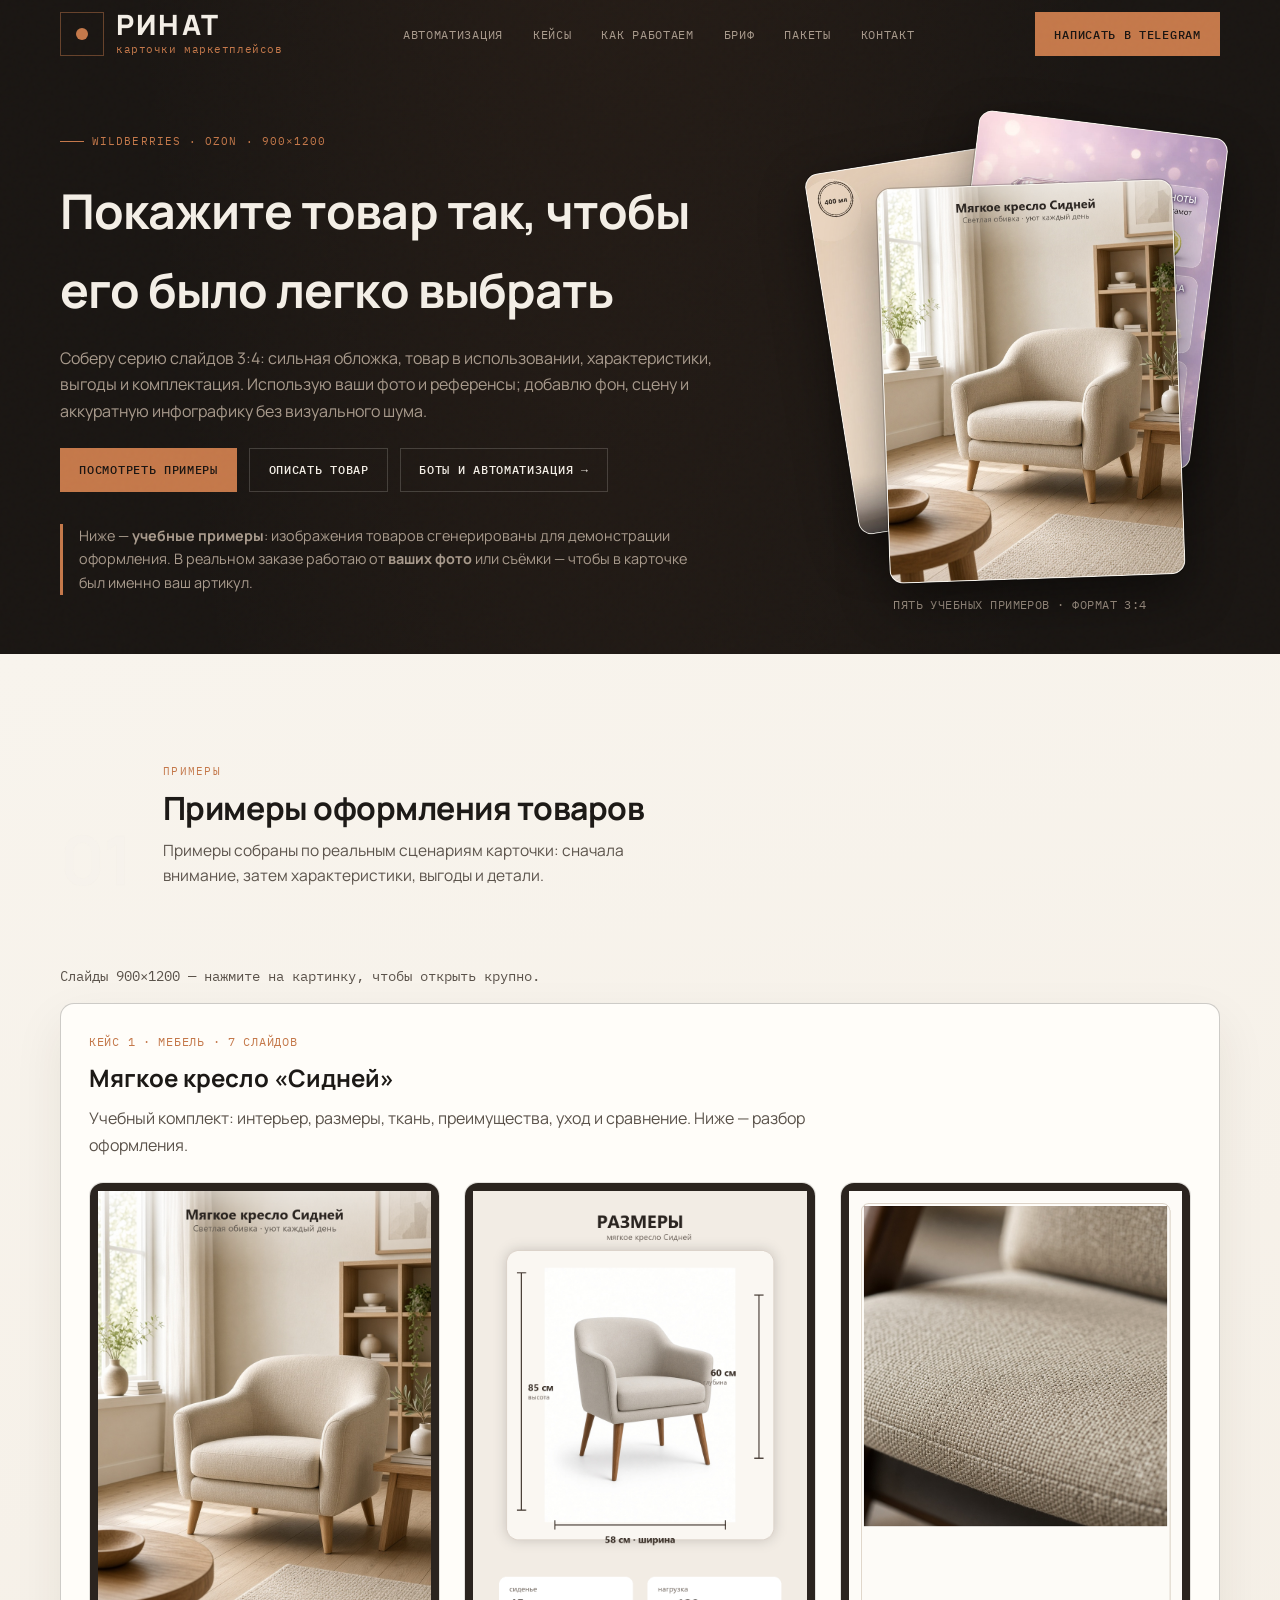
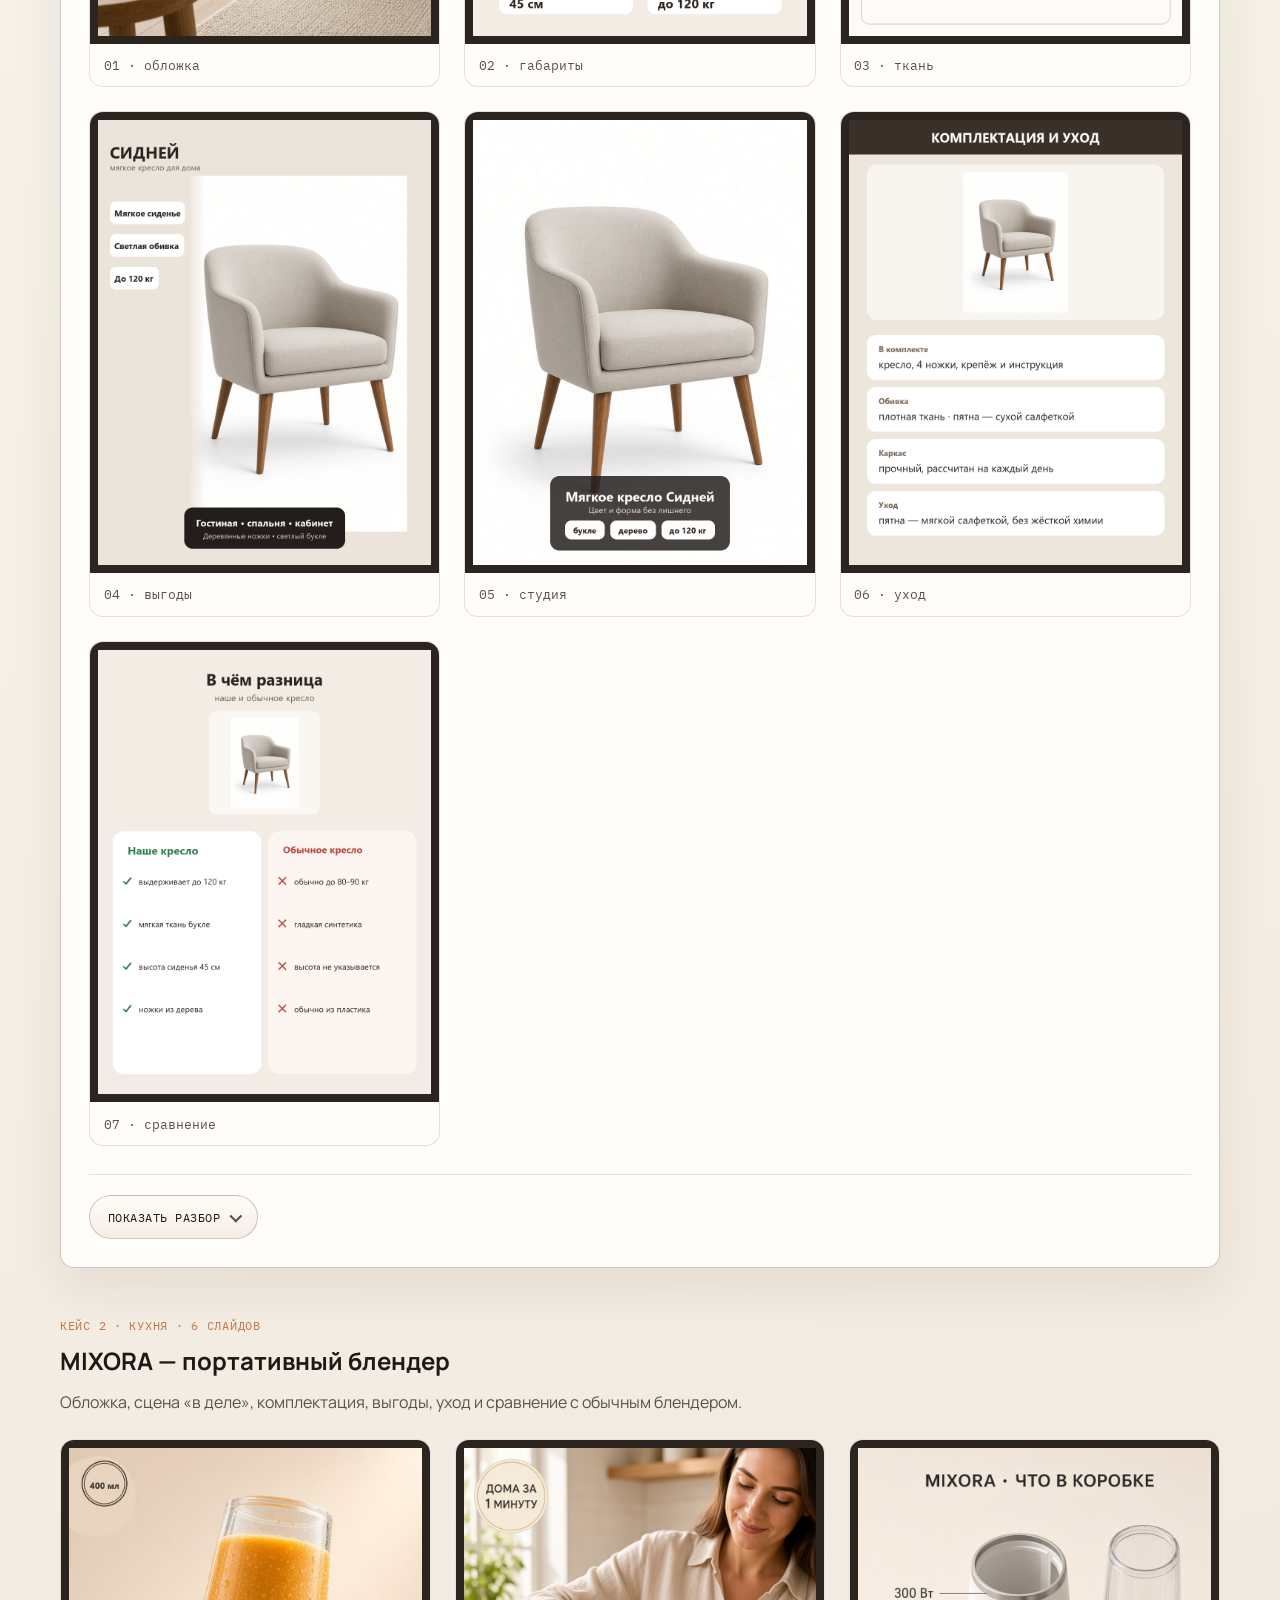
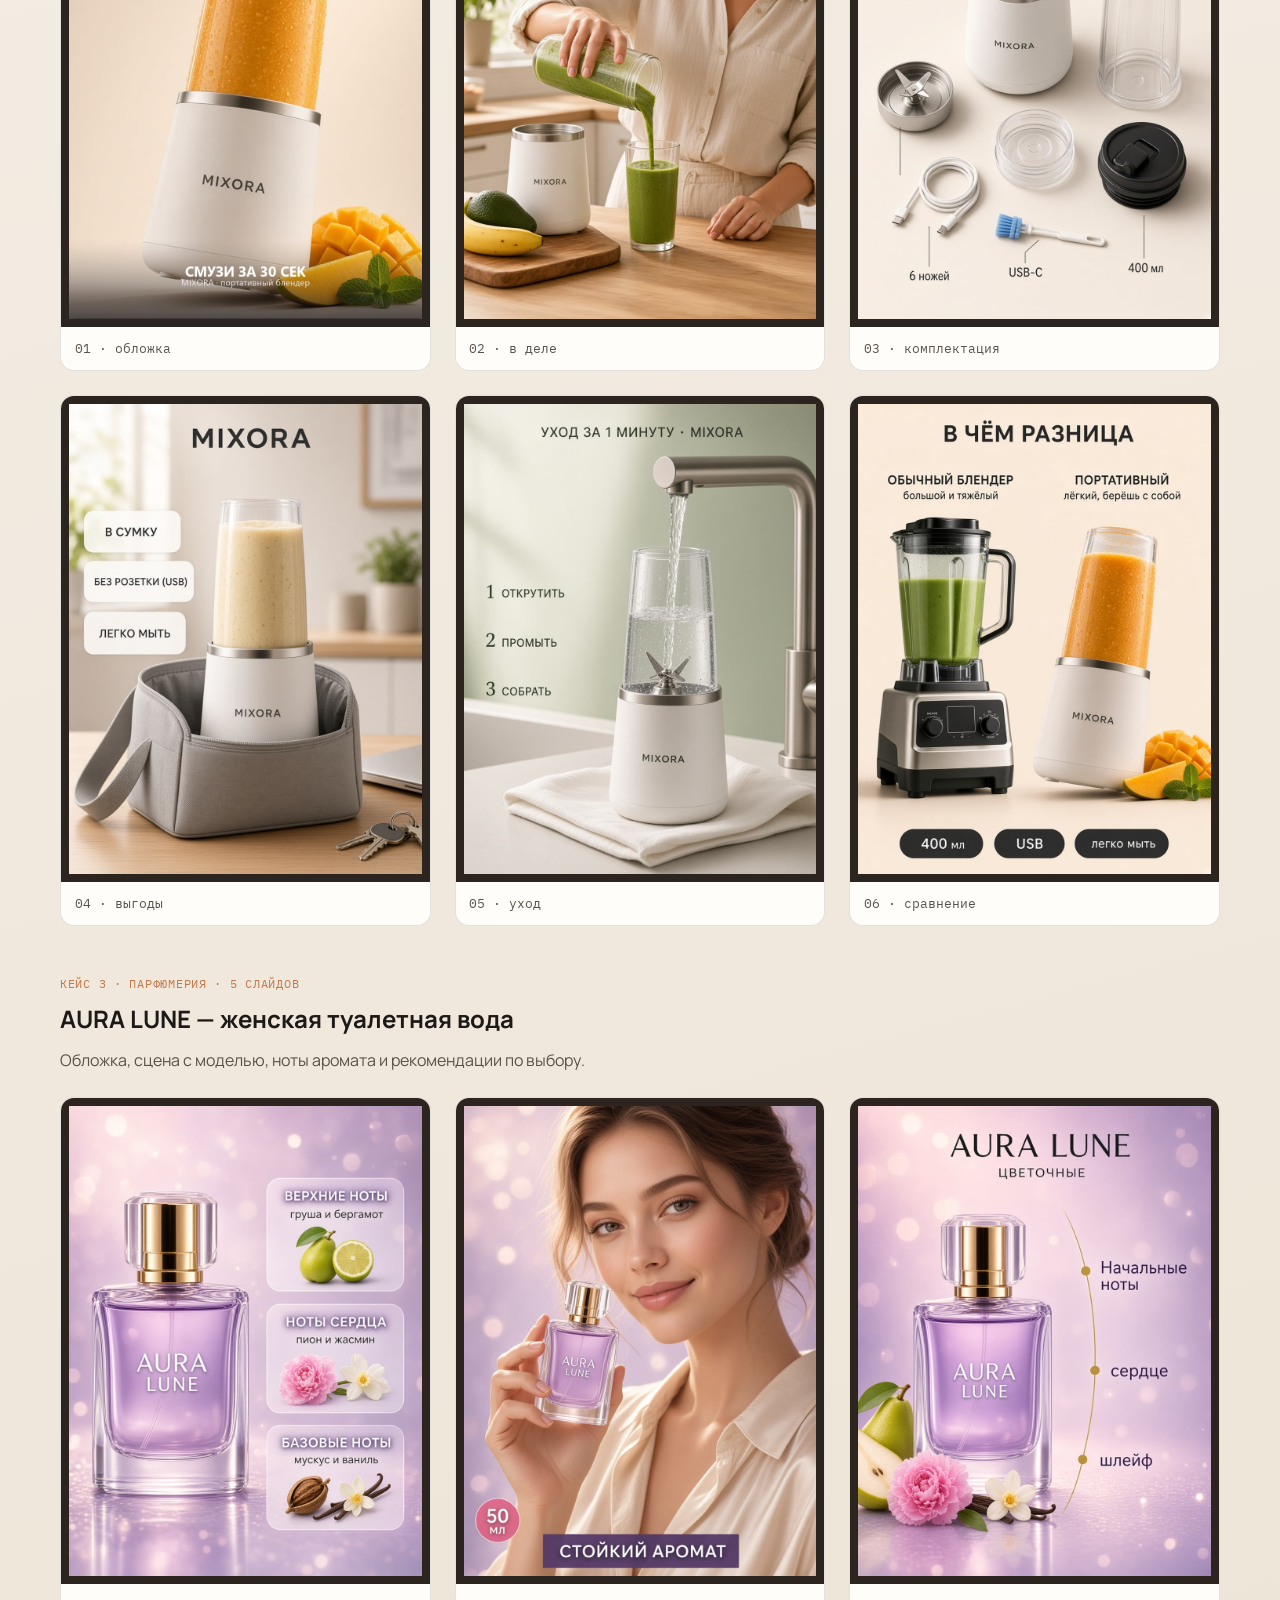
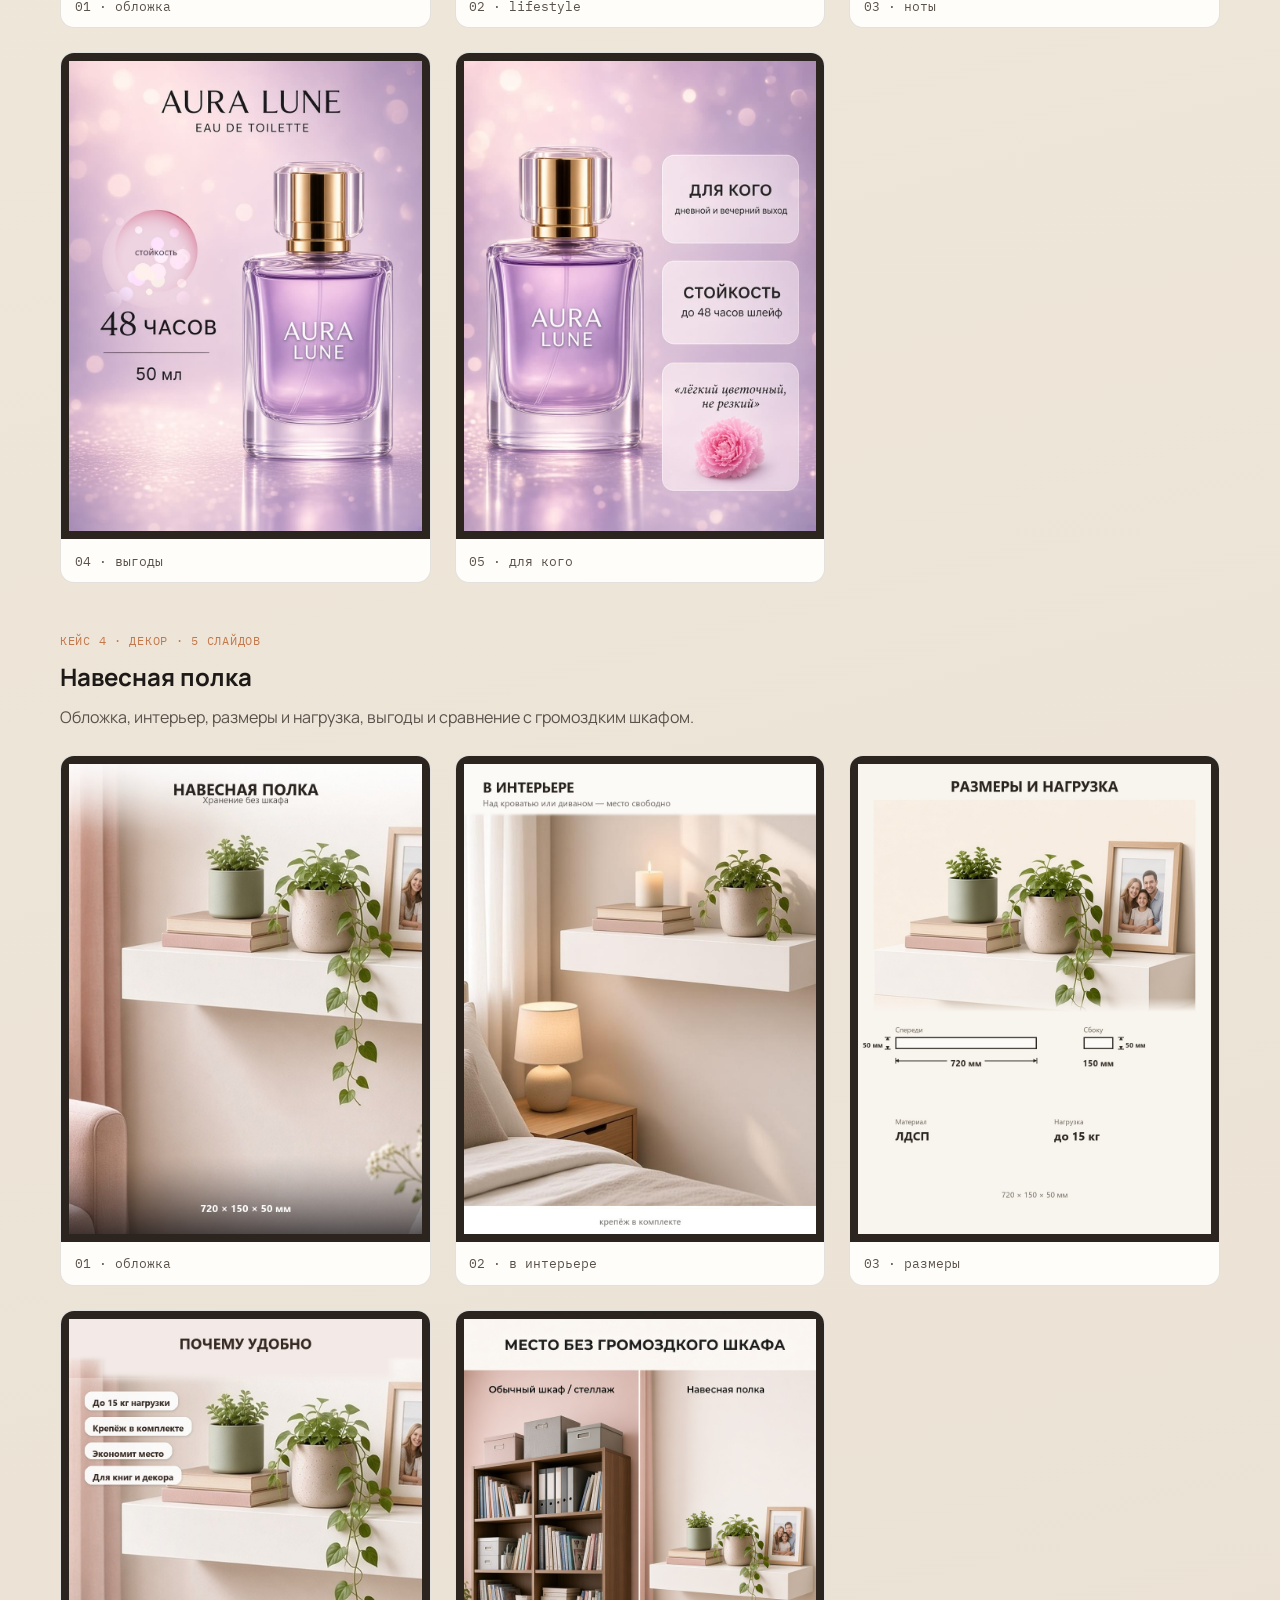
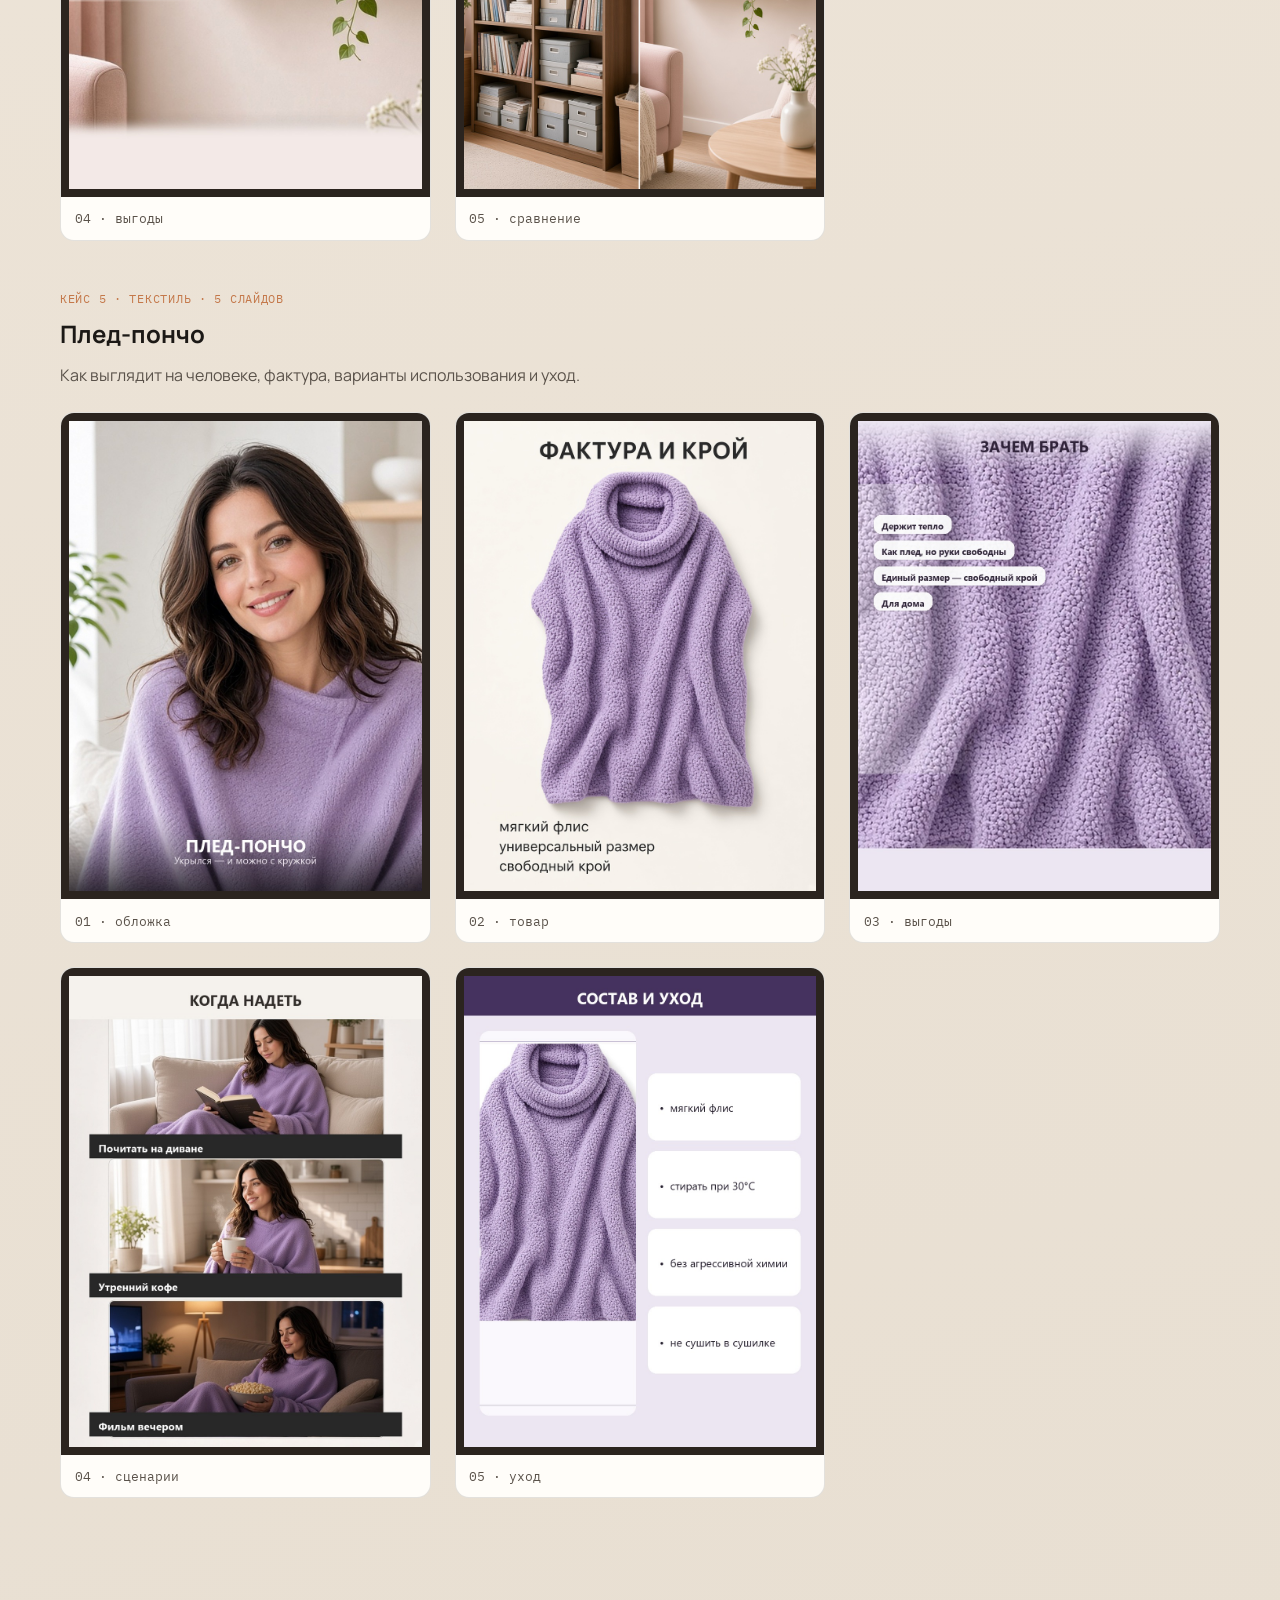
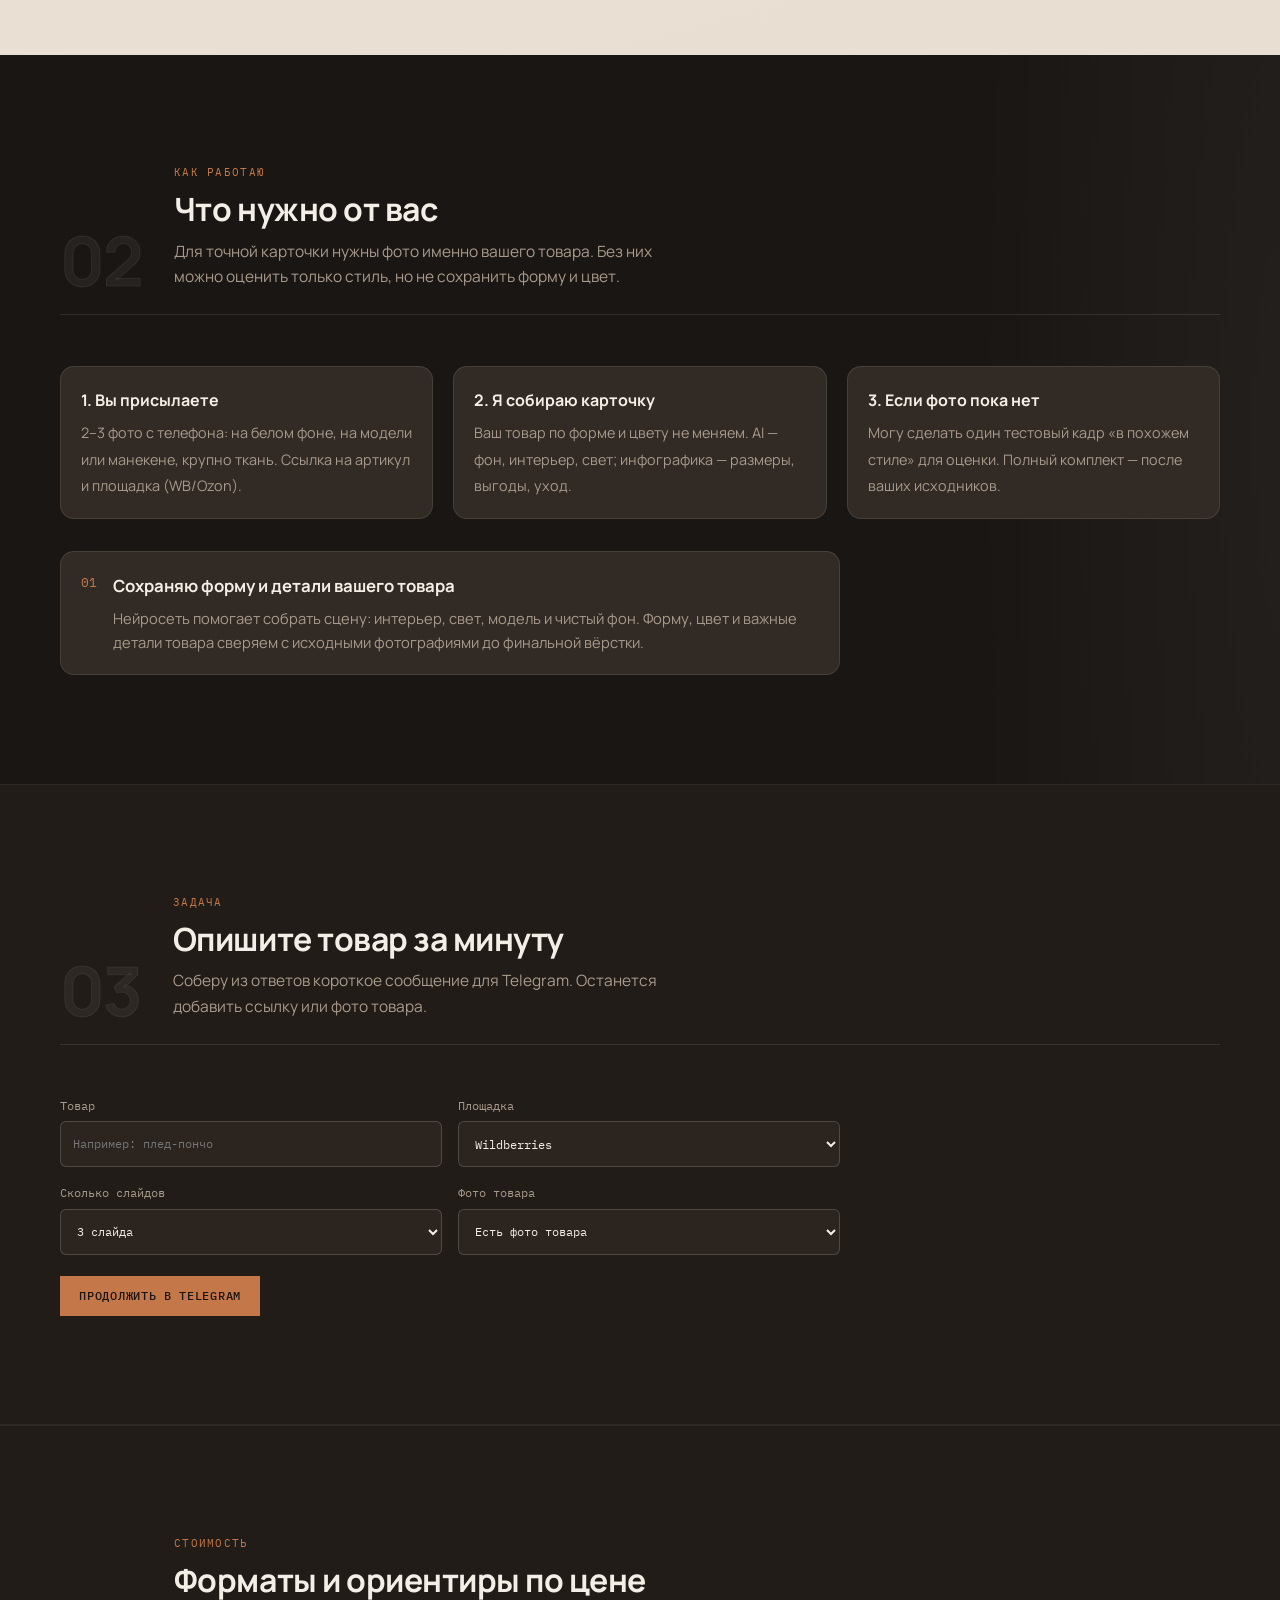
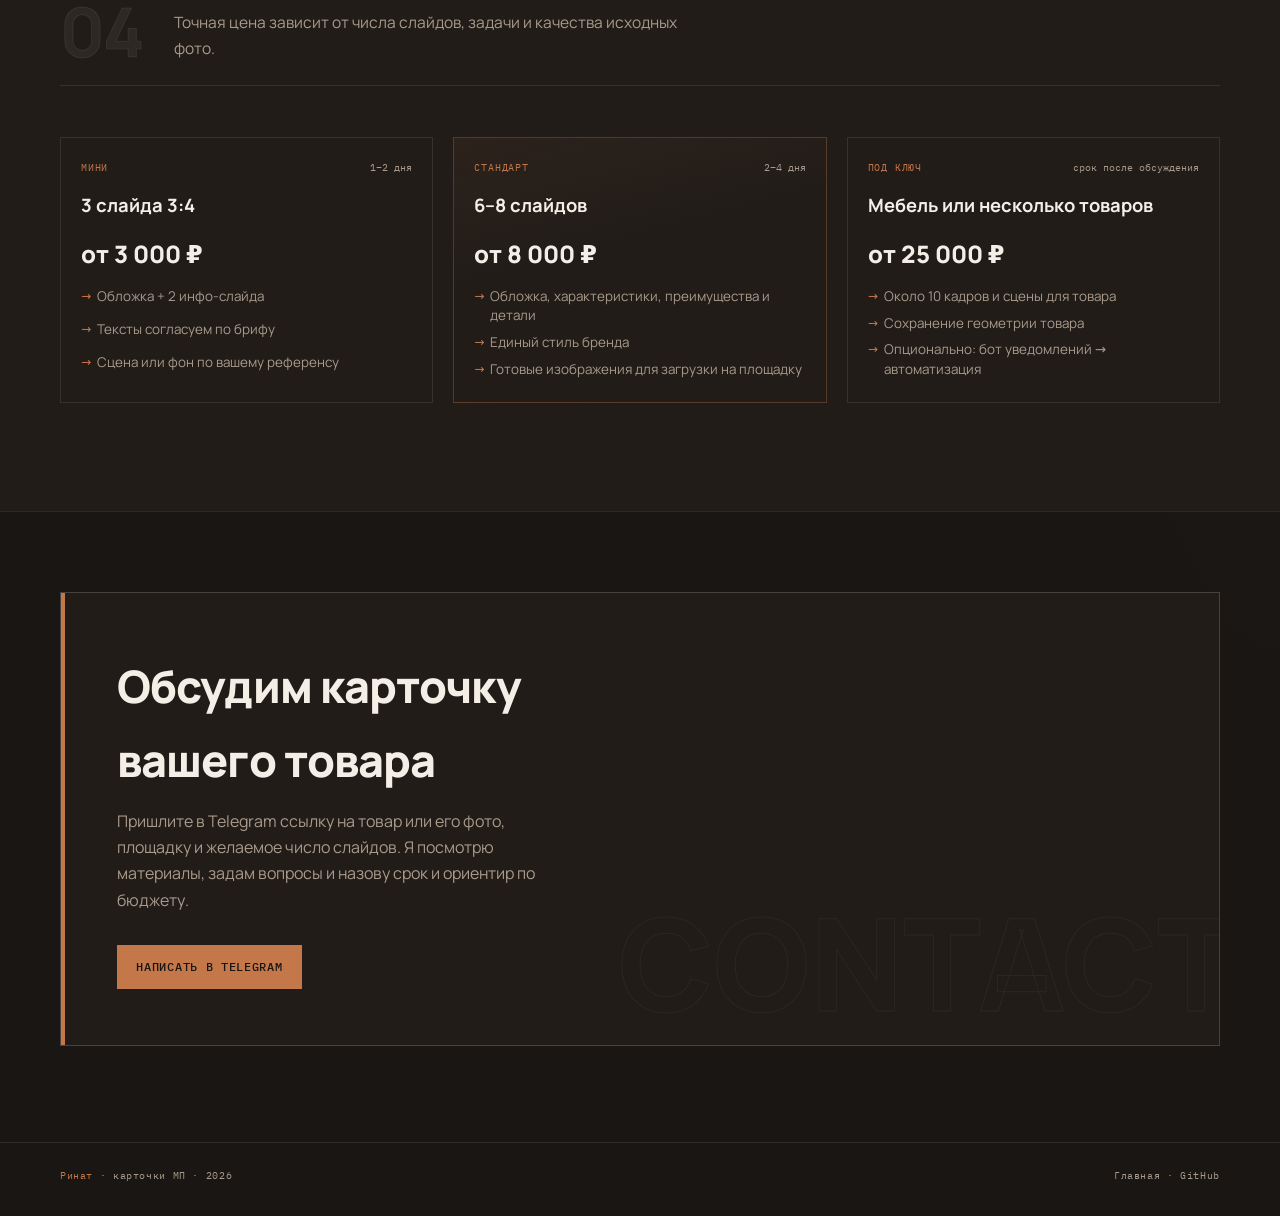
==== commit 3b434d5c: "Polish marketplace case1 slides and drop em dashes from page titles. Co-authored-by: Cursor <cursora" ====
--- a/public/marketplace/index.html
+++ b/public/marketplace/index.html
@@ -3,7 +3,7 @@
 <head>
   <meta charset="UTF-8">
   <meta name="viewport" content="width=device-width, initial-scale=1.0">
-  <title>Ринат — карточки товаров для Wildberries и Ozon</title>
+  <title>Ринат · карточки товаров для Wildberries и Ozon</title>
   <meta name="description" content="Собираю понятные карточки товаров для Wildberries и Ozon: обложка, характеристики, выгоды и детали. Примеры сделаны по типовым задачам продавцов.">
   <link rel="preload" href="../fonts/manrope-400-800-cyrillic.woff2" as="font" type="font/woff2" crossorigin>
   <link rel="preload" href="../fonts/manrope-400-800-latin.woff2" as="font" type="font/woff2" crossorigin>
@@ -62,7 +62,7 @@
           <div class="mp-hero-stack" aria-hidden="true">
             <img class="mp-hero-stack__card mp-hero-stack__card--back" src="../images/marketplace/case5/01_cover.jpg?v=20261027m" alt="" width="450" height="600" decoding="async">
             <img class="mp-hero-stack__card mp-hero-stack__card--mid" src="../images/marketplace/case4/01_cover_pyramid.jpg" alt="" width="450" height="600" decoding="async">
-            <img class="mp-hero-stack__card mp-hero-stack__card--front" src="../images/marketplace/case1/01_cover_interior.png?v=20261027n" alt="" width="450" height="600" decoding="async">
+            <img class="mp-hero-stack__card mp-hero-stack__card--front" src="../images/marketplace/case1/01_cover_interior.png?v=20261106a" alt="" width="450" height="600" decoding="async">
           </div>
           <p class="mp-hero-stack__caption">Пять учебных примеров · формат 3:4</p>
         </div>
@@ -92,13 +92,13 @@
         </div>
 
         <div class="mp-slides mp-slides--expandable" id="chairSlides" data-expandable>
-          <figure class="mp-slide"><img src="../images/marketplace/case1/01_cover_interior.png?v=20261027n" alt="Обложка, интерьер" loading="lazy" width="450" height="600"><figcaption>01 · обложка</figcaption></figure>
+          <figure class="mp-slide"><img src="../images/marketplace/case1/01_cover_interior.png?v=20261106a" alt="Обложка, интерьер" loading="lazy" width="450" height="600"><figcaption>01 · обложка</figcaption></figure>
           <figure class="mp-slide"><img src="../images/marketplace/case1/02_dimensions.png?v=20261027f" alt="Габариты" loading="lazy" width="450" height="600"><figcaption>02 · габариты</figcaption></figure>
           <figure class="mp-slide"><img src="../images/marketplace/case1/03_fabric_detail.png" alt="Ткань" loading="lazy" width="450" height="600"><figcaption>03 · ткань</figcaption></figure>
-          <figure class="mp-slide mp-slide--more"><img src="../images/marketplace/case1/04_benefits.png?v=20261027f" alt="Преимущества" loading="lazy" width="450" height="600"><figcaption>04 · выгоды</figcaption></figure>
-          <figure class="mp-slide mp-slide--more"><img src="../images/marketplace/case1/05_studio_product.png?v=20261027" alt="Студия" loading="lazy" width="450" height="600"><figcaption>05 · студия</figcaption></figure>
+          <figure class="mp-slide mp-slide--more"><img src="../images/marketplace/case1/04_benefits.png?v=20261106h" alt="Преимущества" loading="lazy" width="450" height="600"><figcaption>04 · выгоды</figcaption></figure>
+          <figure class="mp-slide mp-slide--more"><img src="../images/marketplace/case1/05_studio_product.png?v=20261106b" alt="Студия" loading="lazy" width="450" height="600"><figcaption>05 · студия</figcaption></figure>
           <figure class="mp-slide mp-slide--more"><img src="../images/marketplace/case1/06_care_structure.png?v=20261027" alt="Уход и комплектация" loading="lazy" width="450" height="600"><figcaption>06 · уход</figcaption></figure>
-          <figure class="mp-slide mp-slide--more"><img src="../images/marketplace/case1/07_compare.png?v=20261027f" alt="Сравнение с типичным" loading="lazy" width="450" height="600"><figcaption>07 · сравнение</figcaption></figure>
+          <figure class="mp-slide mp-slide--more"><img src="../images/marketplace/case1/07_compare.png?v=20261106c" alt="Сравнение с обычным креслом" loading="lazy" width="450" height="600"><figcaption>07 · сравнение</figcaption></figure>
         </div>
         <button type="button" class="btn btn--ghost mp-slides-more" data-expand-target="chairSlides" aria-expanded="false">Показать все 7 слайдов</button>
 
@@ -125,7 +125,7 @@
                       <li><strong>Товар</strong> — мягкий стул, линейки Сидней / Нью-Йорк; геометрию, швы, ножки и цвет ткани не искажать.</li>
                       <li><strong>Визуал</strong> — светлый, тёплый, без ярких плашек и перегруженного фона; интерьер и свет можно собирать в AI.</li>
                       <li><strong>Крупные планы</strong> — опираться на реальное фото стула; окружение и сцены использования — генерация.</li>
-                      <li><strong>Итог</strong> — серия слайдов для WB/Ozon: обложка, размеры, ткань, выгоды, студия, уход, сравнение с типичным.</li>
+                      <li><strong>Итог</strong> — серия слайдов для WB/Ozon: обложка, размеры, ткань, выгоды, студия, уход, сравнение с обычным креслом.</li>
                     </ul>
                   </div>
                   <div class="mp-deep__col">
@@ -137,7 +137,7 @@
                       <li><strong>Выгоды</strong><span>Короткие тезисы на кадре, без стены плашек.</span></li>
                       <li><strong>Студия</strong><span>Чистый предметный кадр на нейтральном фоне.</span></li>
                       <li><strong>Комплектация и уход</strong><span>Фото + текст: что в коробке и как ухаживать.</span></li>
-                      <li><strong>Сравнение</strong><span>Сидней vs типичный вариант — без названий конкурентов.</span></li>
+                      <li><strong>Сравнение</strong><span>Сидней vs обычное кресло — без названий конкурентов.</span></li>
                     </ol>
                   </div>
                 </div>
@@ -152,7 +152,7 @@
                     </figure>
                     <span class="mp-compare__arrow" aria-hidden="true">→</span>
                     <figure class="mp-compare__card">
-                      <img src="../images/marketplace/case1/01_cover_interior.png?v=20261027n" alt="Финал: обложка карточки" loading="lazy" width="450" height="600">
+                      <img src="../images/marketplace/case1/01_cover_interior.png?v=20261106a" alt="Финал: обложка карточки" loading="lazy" width="450" height="600">
                       <figcaption>Слайд 01 · обложка в карточке</figcaption>
                     </figure>
                   </div>
@@ -163,7 +163,7 @@
                     </figure>
                     <span class="mp-compare__arrow" aria-hidden="true">→</span>
                     <figure class="mp-compare__card">
-                      <img src="../images/marketplace/case1/05_studio_product.png?v=20261027" alt="Финал: студийный слайд" loading="lazy" width="450" height="600">
+                      <img src="../images/marketplace/case1/05_studio_product.png?v=20261106b" alt="Финал: студийный слайд" loading="lazy" width="450" height="600">
                       <figcaption>Слайд 05 · в комплекте с инфографикой</figcaption>
                     </figure>
                   </div>
--- a/public/css/styles.css
+++ b/public/css/styles.css
@@ -53,8 +53,9 @@
   inset: 0;
   pointer-events: none;
   z-index: 9999;
-  opacity: 0.045;
-  background-image: url("data:image/svg+xml,%3Csvg viewBox='0 0 256 256' xmlns='http://www.w3.org/2000/svg'%3E%3Cfilter id='n'%3E%3CfeTurbulence type='fractalNoise' baseFrequency='0.85' numOctaves='4' stitchTiles='stitch'/%3E%3C/filter%3E%3Crect width='100%25' height='100%25' filter='url(%23n)'/%3E%3C/svg%3E");
+  opacity: 0.07;
+  mix-blend-mode: soft-light;
+  background-image: url("data:image/svg+xml,%3Csvg viewBox='0 0 256 256' xmlns='http://www.w3.org/2000/svg'%3E%3Cfilter id='n'%3E%3CfeTurbulence type='fractalNoise' baseFrequency='0.8' numOctaves='4' stitchTiles='stitch'/%3E%3C/filter%3E%3Crect width='100%25' height='100%25' filter='url(%23n)'/%3E%3C/svg%3E");
 }
 
 a {
@@ -100,8 +101,8 @@
 }
 
 .logo__mark {
-  width: 36px;
-  height: 36px;
+  width: 44px;
+  height: 44px;
   border: 1px solid var(--border-strong);
   display: grid;
   place-items: center;
@@ -110,8 +111,8 @@
 
 .logo__mark::before {
   content: "";
-  width: 10px;
-  height: 10px;
+  width: 12px;
+  height: 12px;
   background: var(--accent);
   border-radius: 50%;
   box-shadow: none;
@@ -120,23 +121,23 @@
 .logo__text {
   display: flex;
   flex-direction: column;
-  gap: 0;
+  gap: 0.1rem;
 }
 
 .logo__name {
   font-family: var(--font-display);
   font-weight: 800;
-  font-size: 1rem;
-  letter-spacing: 0.06em;
+  font-size: clamp(1.35rem, 2.4vw, 1.75rem);
+  letter-spacing: 0.08em;
   text-transform: uppercase;
-  line-height: 1.1;
+  line-height: 1;
 }
 
 .logo__tag {
   font-family: var(--font-mono);
-  font-size: 0.65rem;
-  color: var(--muted);
-  letter-spacing: 0.04em;
+  font-size: 0.7rem;
+  color: var(--muted);
+  letter-spacing: 0.05em;
 }
 
 .nav {
@@ -228,32 +229,103 @@
   isolation: isolate;
 }
 
+.hero::before {
+  content: "";
+  position: absolute;
+  inset: -10% 0 20%;
+  z-index: 0;
+  pointer-events: none;
+  background:
+    radial-gradient(ellipse 55% 48% at 18% 28%, rgba(196, 120, 74, 0.16), transparent 62%),
+    radial-gradient(ellipse 42% 38% at 78% 18%, rgba(243, 238, 230, 0.07), transparent 58%),
+    radial-gradient(ellipse 50% 40% at 60% 80%, rgba(196, 120, 74, 0.05), transparent 70%);
+}
+
 .hero__grid-bg {
   position: absolute;
   inset: 0;
   z-index: 0;
   background-image:
-    linear-gradient(rgba(243, 238, 230, 0.035) 1px, transparent 1px),
-    linear-gradient(90deg, rgba(243, 238, 230, 0.035) 1px, transparent 1px);
+    linear-gradient(rgba(243, 238, 230, 0.028) 1px, transparent 1px),
+    linear-gradient(90deg, rgba(243, 238, 230, 0.028) 1px, transparent 1px);
   background-size: 72px 72px;
   mask-image: radial-gradient(ellipse 65% 55% at 50% 35%, black, transparent);
-  opacity: 0.55;
+  opacity: 0.4;
   pointer-events: none;
 }
 
-.hero__layout {
+.hero__content {
   position: relative;
   z-index: 2;
+}
+
+.hero__layout {
   display: grid;
   grid-template-columns: 1fr minmax(300px, 360px);
   gap: 2rem;
   align-items: start;
 }
 
+.hero__benefits {
+  display: grid;
+  grid-template-columns: repeat(3, minmax(0, 1fr));
+  margin-top: 2.25rem;
+  border-top: 1px solid var(--border);
+  border-bottom: 1px solid var(--border);
+  background: rgba(28, 24, 21, 0.46);
+}
+
+.hero__benefit {
+  display: grid;
+  grid-template-columns: auto 1fr;
+  gap: 0.85rem;
+  padding: 1.15rem 1.25rem 1.2rem;
+  border-right: 1px solid var(--border);
+}
+
+.hero__benefit:last-child {
+  border-right: 0;
+}
+
+.hero__benefit-num {
+  font-family: var(--font-mono);
+  font-size: 0.65rem;
+  color: var(--accent);
+  padding-top: 0.15rem;
+}
+
+.hero__benefit strong,
+.hero__benefit span {
+  display: block;
+}
+
+.hero__benefit strong {
+  font-size: 0.86rem;
+  font-weight: 700;
+  line-height: 1.3;
+}
+
+.hero__benefit div span {
+  margin-top: 0.3rem;
+  color: var(--muted);
+  font-size: 0.76rem;
+  line-height: 1.45;
+}
+
 .hero__aside {
   display: flex;
   flex-direction: column;
   gap: 1rem;
+}
+
+.hero__ping {
+  overflow: hidden;
+  border: 1px solid var(--border);
+  background: #0e1621;
+}
+
+.hero__ping .tg-mock {
+  height: auto;
 }
 
 /* Deploy console — hero aside */
@@ -505,19 +577,64 @@
   display: inline-block;
 }
 
+.hero__shimmer {
+  color: var(--accent);
+  background: linear-gradient(
+    110deg,
+    var(--accent) 0%,
+    var(--accent) 38%,
+    var(--cream) 48%,
+    var(--accent) 58%,
+    var(--accent) 100%
+  );
+  background-size: 240% 100%;
+  background-position: 100% 0;
+  -webkit-background-clip: text;
+  background-clip: text;
+  -webkit-text-fill-color: transparent;
+  animation: hero-shimmer 8s ease-in-out infinite;
+}
+
+@keyframes hero-shimmer {
+  0%, 68% { background-position: 100% 0; }
+  95%, 100% { background-position: 0 0; }
+}
+
 .hero__lead {
-  max-width: 58ch;
-  color: var(--muted);
-  font-size: 1.08rem;
-  line-height: 1.7;
-  margin: 0 0 2.25rem;
+  max-width: 48ch;
+  color: var(--muted);
+  font-size: 1.05rem;
+  line-height: 1.6;
+  margin: 0 0 1.5rem;
 }
 
 .hero__actions {
   display: flex;
   flex-wrap: wrap;
   gap: 0.75rem;
-  margin-bottom: 3rem;
+  margin-bottom: 0.85rem;
+}
+
+.hero__sublink {
+  display: flex;
+  flex-wrap: wrap;
+  align-items: center;
+  gap: 0.55rem;
+  margin: 0 0 1.5rem;
+  font-family: var(--font-mono);
+  font-size: 0.78rem;
+  color: var(--muted);
+}
+
+.hero__sublink a {
+  color: var(--cream);
+  text-decoration: none;
+  border-bottom: 1px solid color-mix(in srgb, var(--accent) 55%, transparent);
+}
+
+.hero__sublink a:hover {
+  color: var(--accent);
+  border-bottom-color: var(--accent);
 }
 
 .hero__meta {
@@ -1188,6 +1305,24 @@
   align-items: center;
 }
 
+.case-acc__actions--top {
+  margin: 0 0 1.15rem;
+}
+
+.case-acc--featured {
+  border-color: color-mix(in srgb, var(--accent) 35%, var(--border));
+}
+
+.case-acc--featured > .case-acc__summary {
+  background: color-mix(in srgb, var(--accent) 6%, transparent);
+}
+
+.case-acc__grid--story .case-acc__block p {
+  font-size: 0.95rem;
+  line-height: 1.55;
+  color: var(--cream);
+}
+
 /* ── Visual showcase ─────────────────────────────────────────────── */
 
 .showcase {
@@ -1550,18 +1685,55 @@
 }
 
 .stack-cell {
+  display: flex;
+  flex-direction: column;
+  justify-content: space-between;
+  gap: 0.85rem;
+  min-height: 96px;
   background: var(--ink);
-  padding: 1.1rem 1rem;
+  padding: 1rem;
   font-family: var(--font-mono);
   font-size: 0.72rem;
   letter-spacing: 0.04em;
   color: var(--muted);
   transition: color 0.2s, background 0.2s;
+}
+
+.stack-mark {
+  display: block;
+  width: 28px;
+  height: 28px;
+  color: var(--muted);
+  animation: stack-wake 8.4s ease-in-out infinite;
+  animation-delay: calc(var(--d) * 0.55s);
+}
+
+.stack-mark svg {
+  display: block;
+  width: 28px;
+  height: 28px;
+}
+
+@keyframes stack-wake {
+  0%, 58%, 100% {
+    color: var(--muted);
+    transform: translateY(0);
+  }
+  10%, 24% {
+    color: var(--accent);
+    transform: translateY(-4px);
+  }
 }
 
 .stack-cell:hover {
   background: var(--accent-dim);
   color: var(--text);
+}
+
+.stack-cell:hover .stack-mark {
+  animation-play-state: paused;
+  color: var(--text);
+  transform: none;
 }
 
 /* ── Process ────────────────────────────────────────────────────── */
@@ -1613,6 +1785,9 @@
   border: 1px solid var(--border-strong);
   padding: clamp(2rem, 5vw, 3.5rem);
   overflow: hidden;
+  background:
+    radial-gradient(ellipse 70% 80% at 0% 50%, rgba(196, 120, 74, 0.1), transparent 55%),
+    var(--ink-2);
 }
 
 .cta__panel::before {
@@ -1724,6 +1899,19 @@
     grid-template-columns: 1fr;
   }
 
+  .hero__benefits {
+    grid-template-columns: 1fr;
+  }
+
+  .hero__benefit {
+    border-right: 0;
+    border-bottom: 1px solid var(--border);
+  }
+
+  .hero__benefit:last-child {
+    border-bottom: 0;
+  }
+
   .console-panel {
     max-width: 100%;
   }
@@ -1886,6 +2074,12 @@
 
 @media (prefers-reduced-motion: reduce) {
   .logo__mark::before { animation: none; }
+  .stack-mark,
+  .hero__shimmer { animation: none; }
+  .hero__shimmer {
+    background: none;
+    -webkit-text-fill-color: currentColor;
+  }
   .console-cursor { animation: none; opacity: 1; }
   .glitch,
   .glitch::before,
--- a/public/css/neon.css
+++ b/public/css/neon.css
@@ -2,13 +2,13 @@
    Toggle via html[data-theme="neon"] keeps the calm look as default brand. */
 
 html[data-theme="neon"] {
-  --ink: #14110f;
-  --ink-2: #1c1815;
-  --ink-3: #26201c;
-  --surface: #2a241f;
+  --ink: #1a1613;
+  --ink-2: #211c18;
+  --ink-3: #2b241f;
+  --surface: #322b25;
   --accent: #c4784a;
   --accent-dim: rgba(196, 120, 74, 0.12);
-  --accent-glow: rgba(196, 120, 74, 0.2);
+  --accent-glow: rgba(196, 120, 74, 0.22);
   --text: #f3eee6;
   --muted: #a89a8c;
   --border: rgba(243, 238, 230, 0.1);
@@ -17,8 +17,8 @@
 
 html[data-theme="neon"] body {
   background:
-    radial-gradient(ellipse 70% 45% at 50% -15%, rgba(196, 120, 74, 0.06), transparent 55%),
-    radial-gradient(ellipse 50% 35% at 100% 80%, rgba(243, 238, 230, 0.03), transparent 50%),
+    radial-gradient(ellipse 72% 48% at 48% -12%, rgba(196, 120, 74, 0.1), transparent 58%),
+    radial-gradient(ellipse 46% 34% at 100% 78%, rgba(243, 238, 230, 0.045), transparent 52%),
     var(--ink);
 }
 
